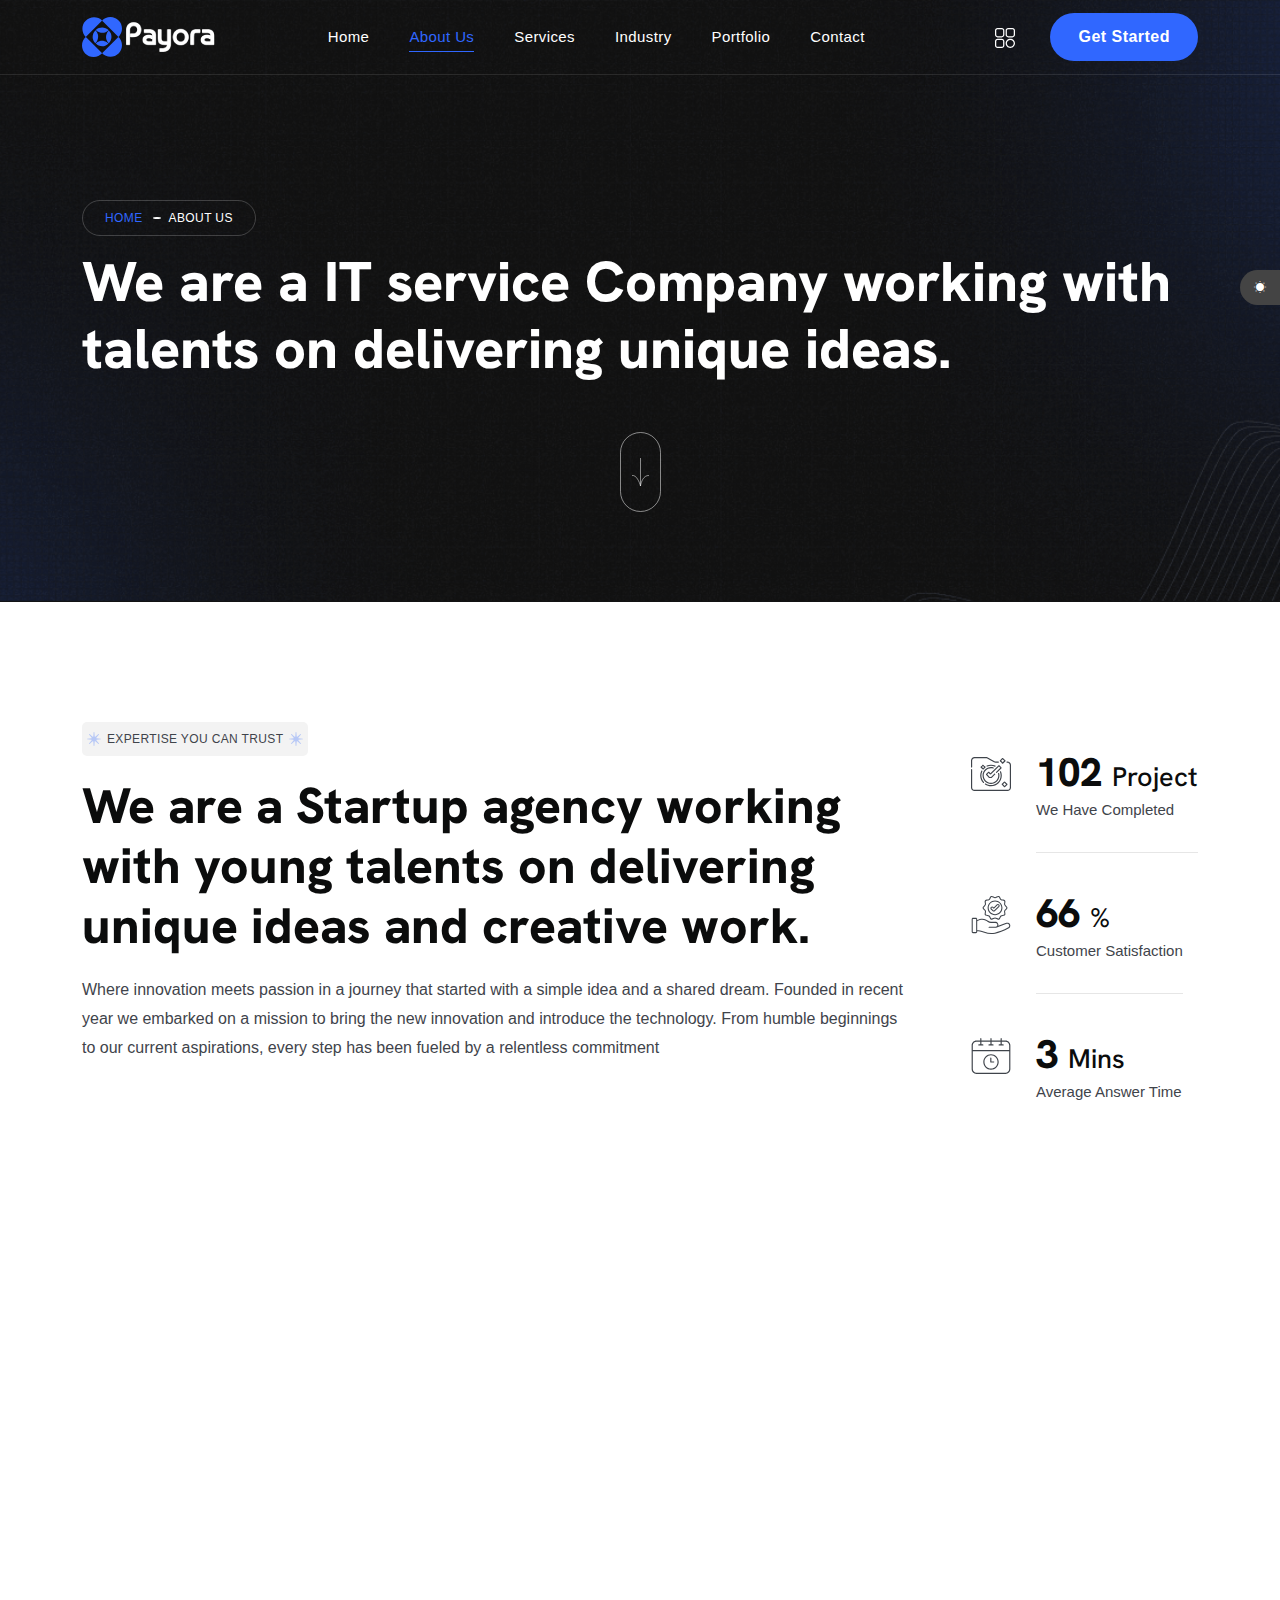
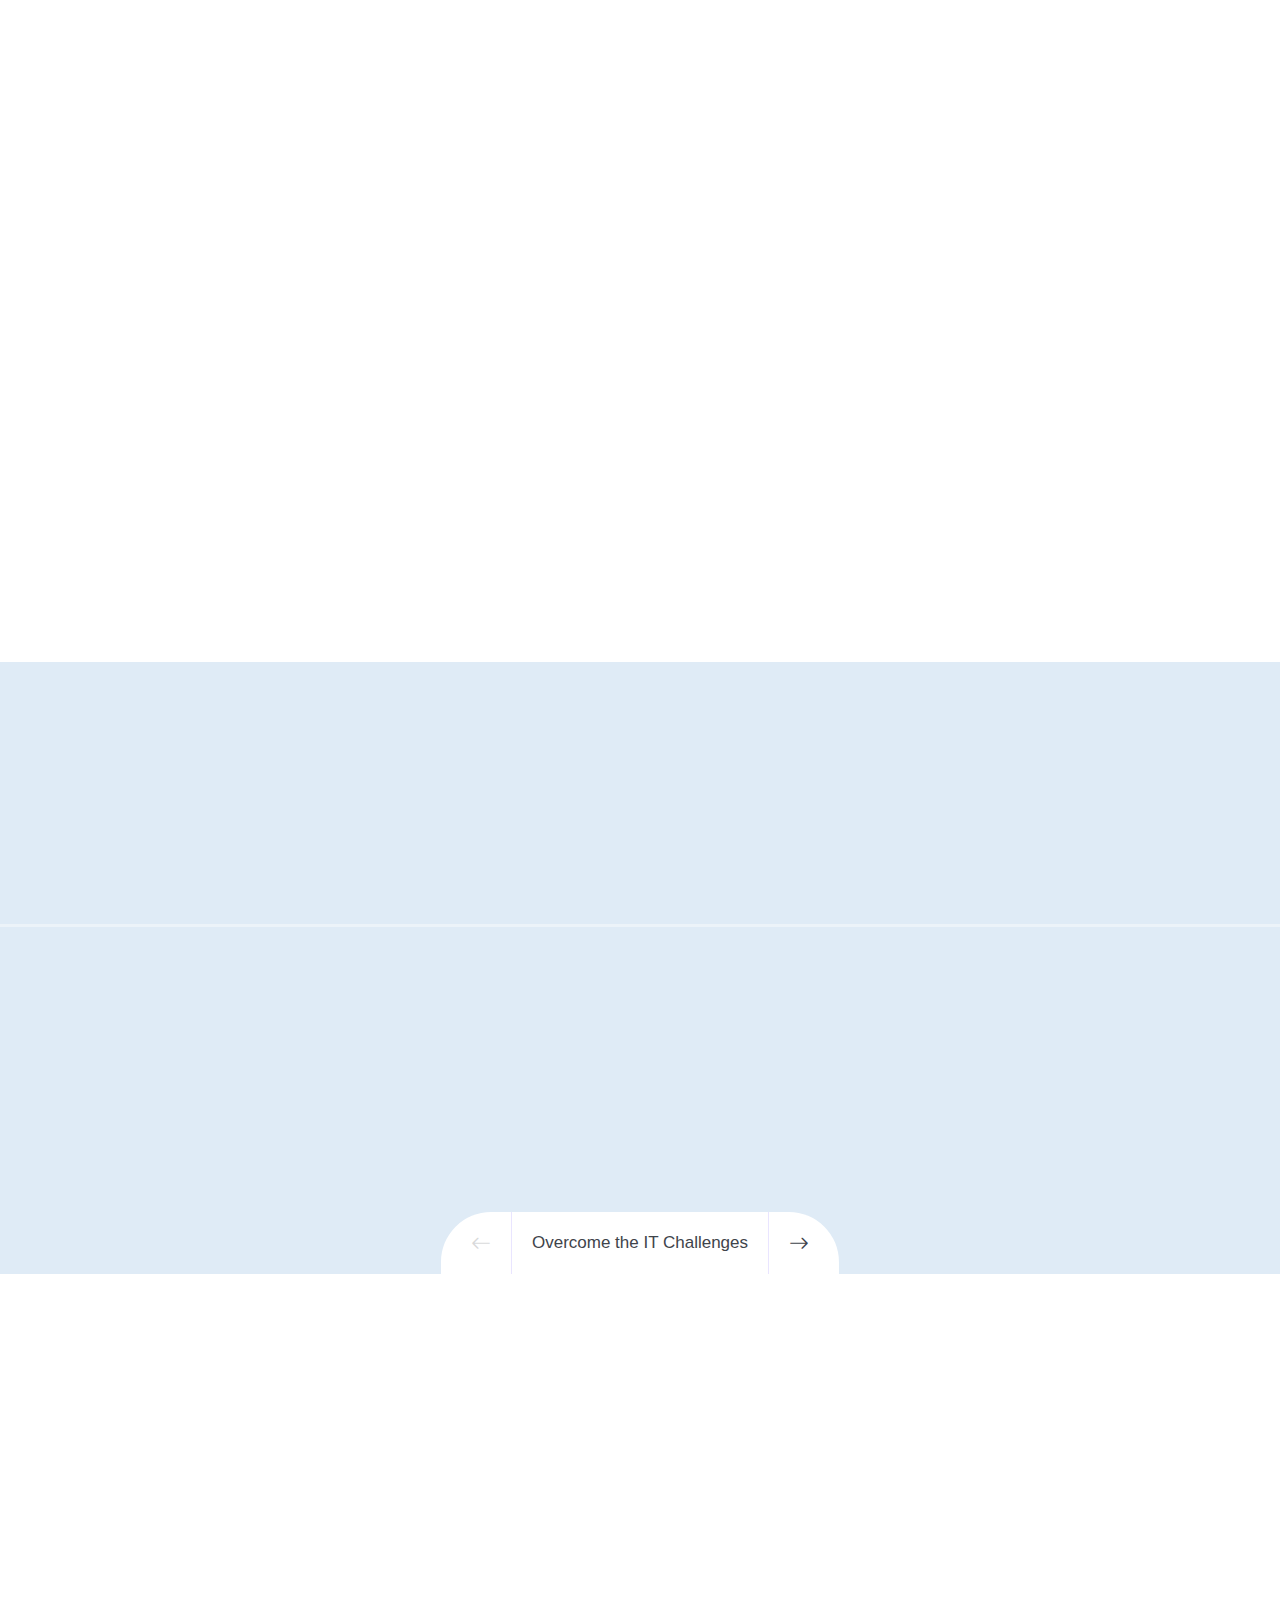
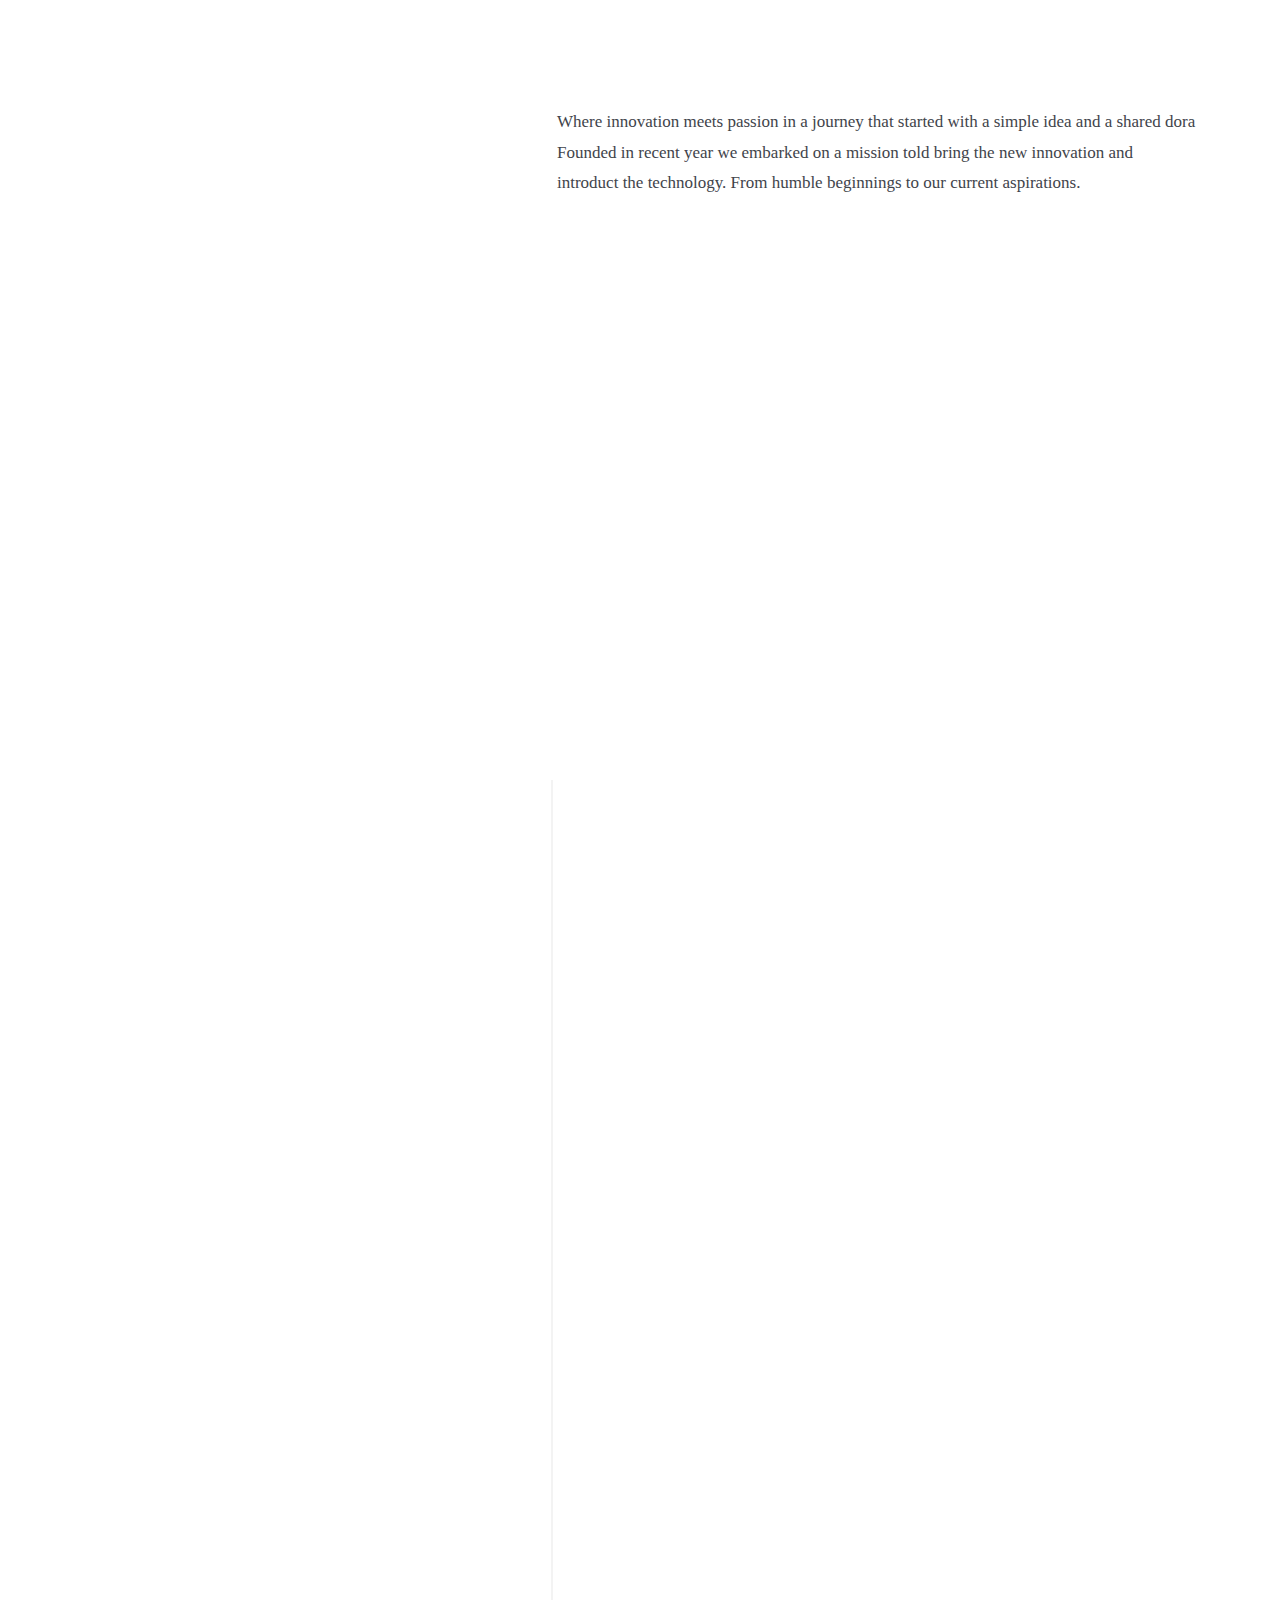
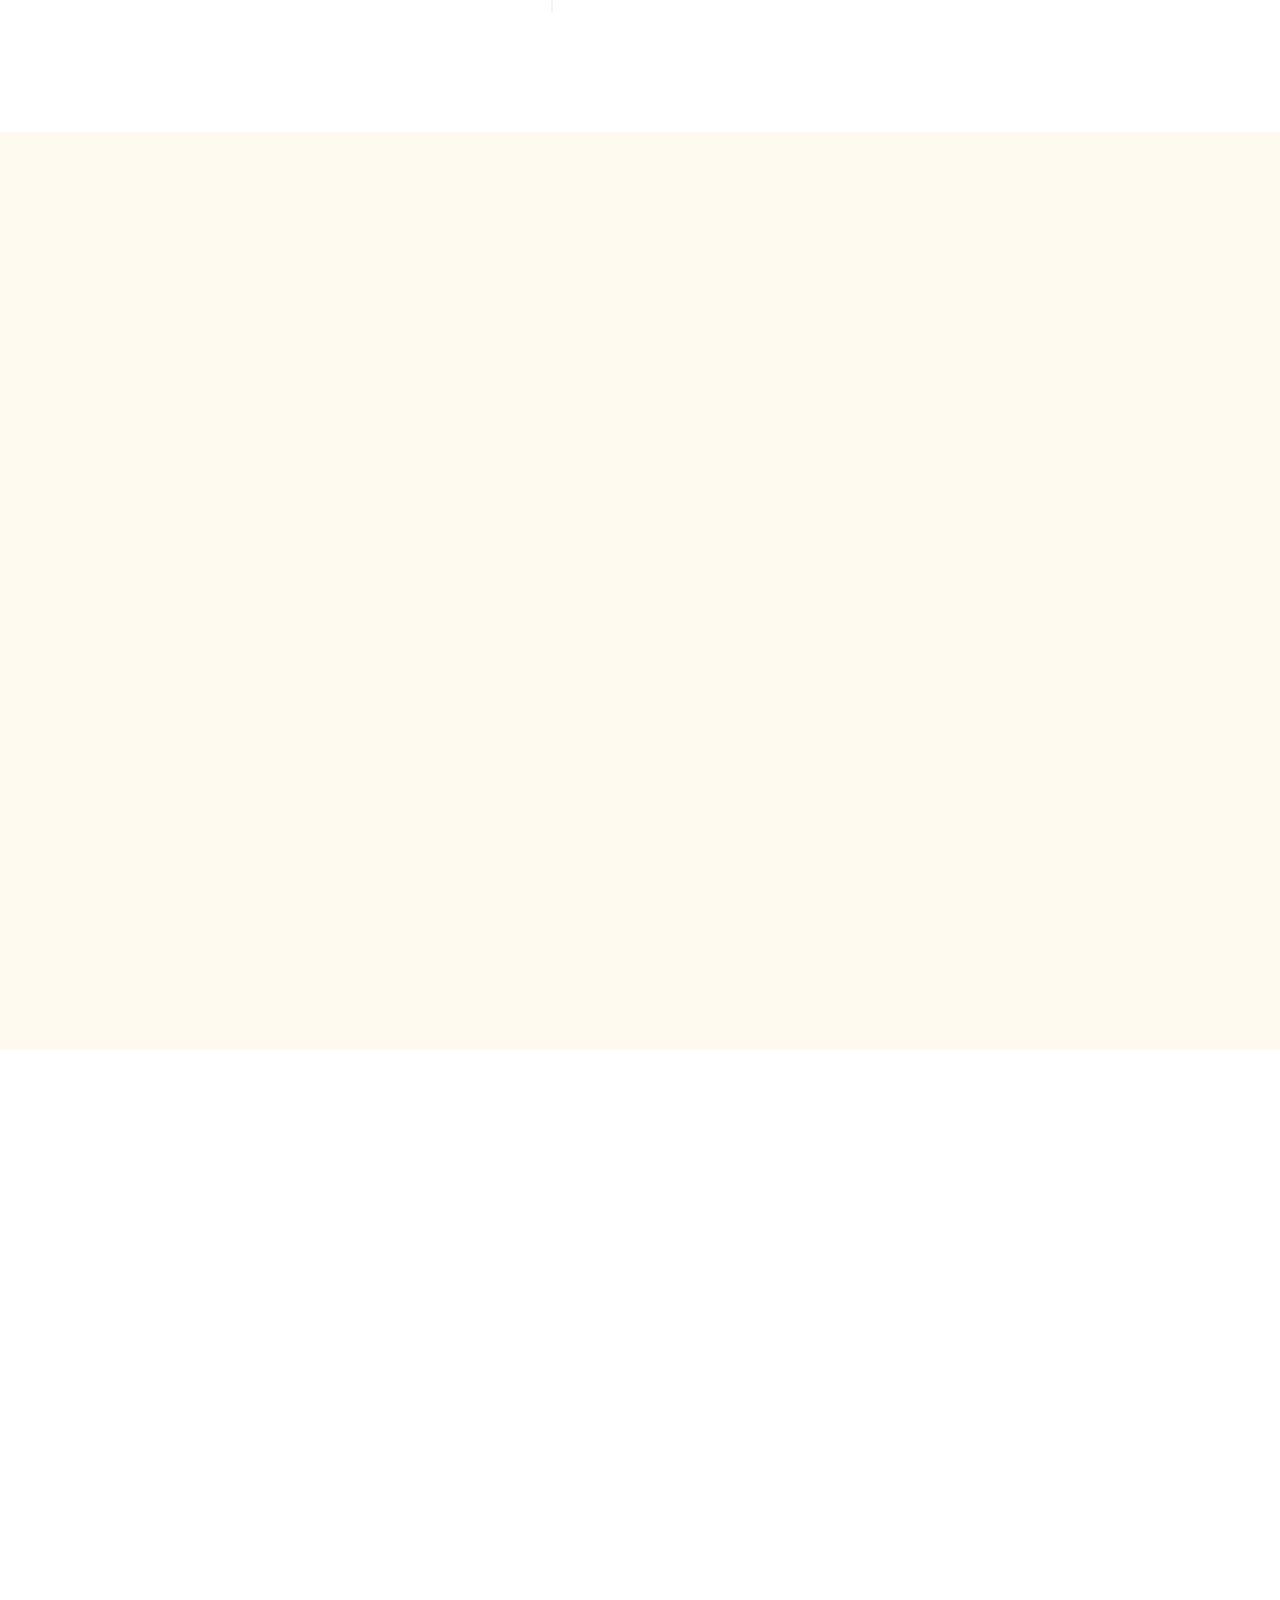
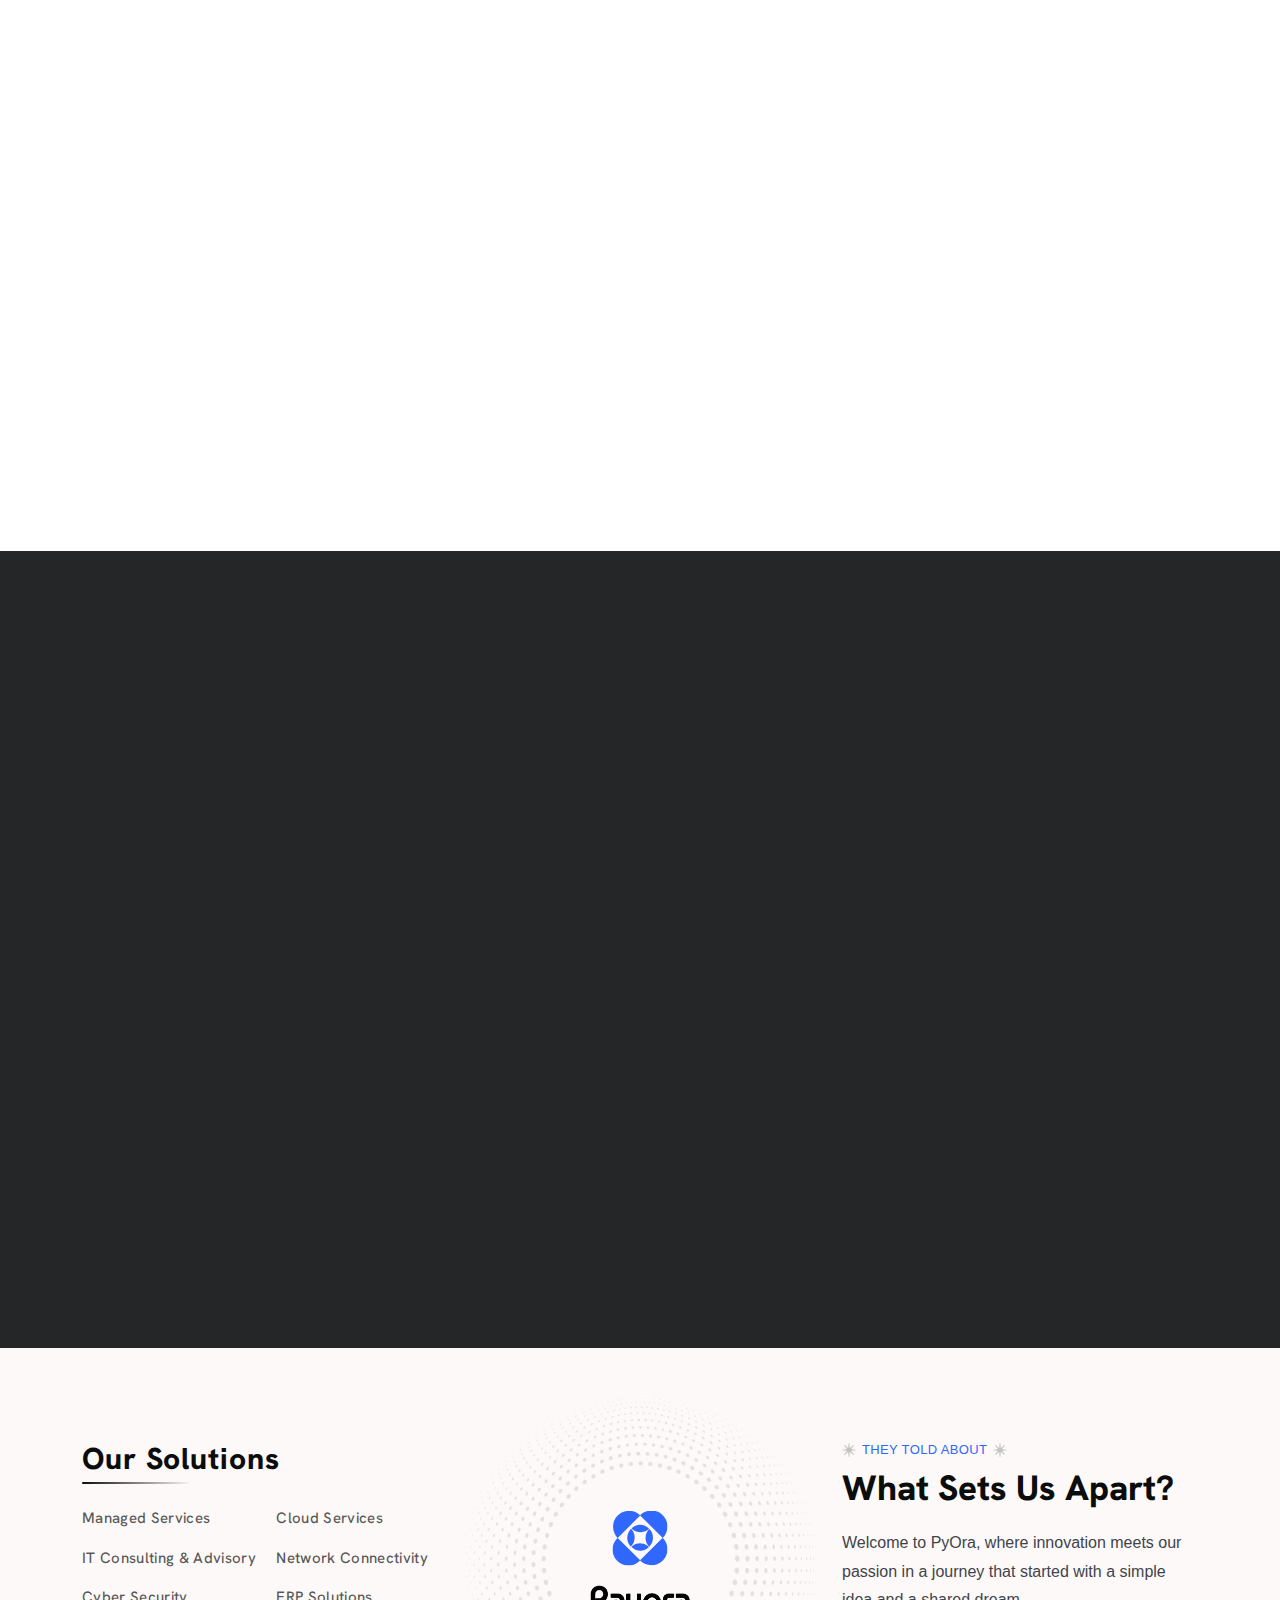
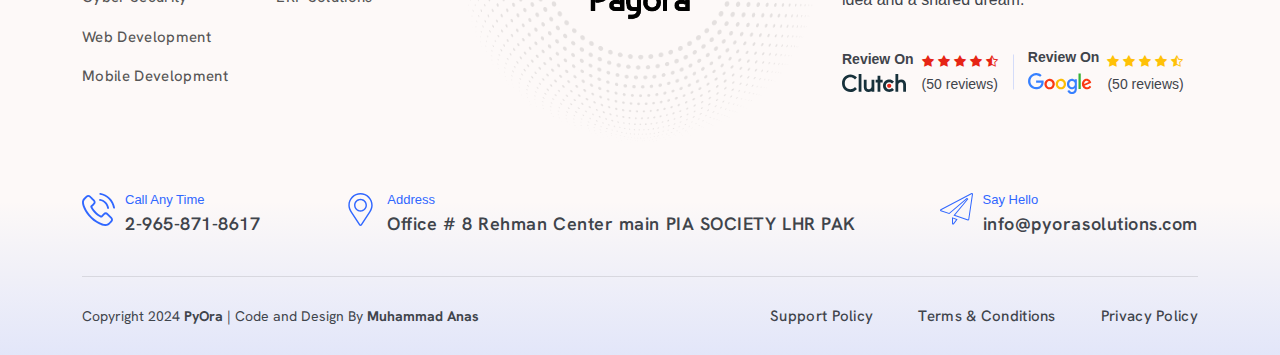
==== about.html @ 7357f131 "Update about.html" ====
<!doctype html>
<html lang="en">

<!-- Mirrored from zarin.solutionsabout.html by anas.zarin.solutions/3.x [XR&CO'2014], Fri, 29 Mar 2024 05:56:18 GMT -->
<head>

<meta charset="utf-8">
<meta name="viewport" content="width=device-width, initial-scale=1">

<link href="assets/css/bootstrap.min.css" rel="stylesheet">
<link href="assets/css/jquery-ui.css" rel="stylesheet">

<link href="assets/css/bootstrap-icons.css" rel="stylesheet">

<link href="assets/css/animate.min.css" rel="stylesheet">

<link href="assets/css/jquery.fancybox.min.css" rel="stylesheet">

<link rel="stylesheet" href="assets/css/swiper-bundle.min.css">

<link rel="stylesheet" href="assets/css/slick.css">
<link rel="stylesheet" href="assets/css/slick-theme.css">

<link href="assets/css/boxicons.min.css" rel="stylesheet">

<link rel="stylesheet" href="assets/css/style.css">

<title>PyOra - A Software ans IT Solutions</title>
<link rel="icon" href="assets/img/sm-logo.svg" type="image/gif" sizes="20x20">
</head>
<body>
<div class="tt-style-switch index-dark">
<i class="bi bi-brightness-low-fill"></i>
</div>

<div class="circle-container">
<svg class="circle-progress svg-content" width="100%" height="100%" viewBox="-1 -1 102 102">
<path d="M50,1 a49,49 0 0,1 0,98 a49,49 0 0,1 0,-98" />
</svg>
</div>

<div class="sidebar-menu">
<div class="sidebar-menu-top-area">
<div class="container d-flex align-items-center justify-content-between">
<div class="sidebar-menu-logo">
<a href="index.html" class="logo-dark"><img alt="image" class="img-fluid" src="assets/img/logo.svg"></a>
<a href="index.html" class="logo-light"><img alt="image" class="img-fluid" src="assets/img/logo-light.svg"></a>
</div>
<div class="sidebar-menu-close">
<svg xmlns="http://www.w3.org/2000/svg" width="20" height="20" viewBox="0 0 18 18">
<path fill-rule="evenodd" clip-rule="evenodd" d="M18 0L11.1686 8.99601L18 18L9.0041 11.1605L0 18L6.83156 8.99601L0 0L9.0041 6.83156L18 0Z"></path>
</svg>
</div>
</div>
</div>
<div class="container">
<div class="row g-lg-4 gy-5">
<div class="col-lg-8">
<div class="sidebar-menu-wrap">
<ul class="main-menu">
<li><a href="index.html">Home</a></i>
<li><a href="about.html">About Us</a></i>
<li><a href="service.html">Services</a></i>
<li><a href="industry.html">Industry</a></i>
<li><a href="portfolio-grid.html">Portfolio</a></i>
<li><a href="contact.html">Contact</a></li>
</ul>
</div>
</div>
<div class="col-lg-4 d-lg-flex align-items-center d-none">
<div class="sidebar-contact">
<div class="getin-touch-area mb-60">
<h4>Get in Touch
<svg xmlns="http://www.w3.org/2000/svg" width="12" height="12" viewBox="0 0 12 12">
<path d="M10.0035 3.40804L1.41153 12L0 10.5885L8.59097 1.99651H1.01922V0H12V10.9808H10.0035V3.40804Z" />
</svg>
</h4>
<ul>
<li class="single-contact">
<div class="icon">
<svg xmlns="http://www.w3.org/2000/svg" width="18" height="18" viewBox="0 0 18 18">
<path d="M14.2333 11.1504C13.8642 10.7667 13.4191 10.5615 12.9473 10.5615C12.4794 10.5615 12.0304 10.7629 11.6462 11.1466L10.4439 12.3433C10.345 12.2901 10.2461 12.2407 10.151 12.1913C10.014 12.1229 9.88467 12.0583 9.77433 11.9899C8.64819 11.2757 7.62476 10.345 6.64319 9.14067C6.16762 8.54043 5.84804 8.03516 5.61596 7.52229C5.92793 7.23736 6.21708 6.94104 6.49861 6.65611C6.60514 6.54974 6.71167 6.43957 6.8182 6.33319C7.61715 5.5354 7.61715 4.50207 6.8182 3.70427L5.77955 2.66714C5.66161 2.54937 5.53987 2.4278 5.42573 2.30623C5.19746 2.07069 4.95777 1.82755 4.71047 1.59961C4.34143 1.2349 3.9001 1.04115 3.43595 1.04115C2.97179 1.04115 2.52286 1.2349 2.1424 1.59961L2.13479 1.60721L0.841243 2.91027C0.35426 3.39655 0.076528 3.9892 0.0156552 4.67682C-0.0756541 5.78614 0.251537 6.81947 0.502638 7.4957C1.11898 9.15587 2.03968 10.6945 3.41312 12.3433C5.07952 14.3301 7.08452 15.8991 9.37486 17.0047C10.2499 17.4187 11.4179 17.9088 12.7229 17.9924C12.8028 17.9962 12.8865 18 12.9626 18C13.8414 18 14.5795 17.6847 15.1578 17.0578C15.1616 17.0502 15.1692 17.0464 15.173 17.0388C15.3708 16.7995 15.5991 16.583 15.8388 16.3512C16.0024 16.1955 16.1698 16.0321 16.3334 15.8611C16.71 15.4698 16.9079 15.014 16.9079 14.5467C16.9079 14.0756 16.7062 13.6235 16.322 13.2436L14.2333 11.1504ZM15.5953 15.1507C15.5915 15.1545 15.5915 15.1507 15.5953 15.1507C15.4469 15.3103 15.2947 15.4547 15.1311 15.6142C14.8838 15.8498 14.6327 16.0967 14.3969 16.374C14.0126 16.7843 13.5599 16.9781 12.9664 16.9781C12.9093 16.9781 12.8484 16.9781 12.7913 16.9743C11.6614 16.9021 10.6113 16.4614 9.82379 16.0853C7.67042 15.0444 5.77955 13.5665 4.20827 11.6936C2.91092 10.1322 2.04348 8.68859 1.46899 7.13859C1.11517 6.19263 0.985816 5.45562 1.04288 4.7604C1.08093 4.31591 1.25214 3.94741 1.56791 3.63209L2.86527 2.33662C3.05169 2.16187 3.24953 2.06689 3.44356 2.06689C3.68324 2.06689 3.87728 2.21125 3.99902 2.33282L4.01044 2.34422C4.24251 2.56076 4.46318 2.78491 4.69526 3.02424C4.8132 3.14581 4.93494 3.26738 5.05669 3.39275L6.09533 4.42988C6.49861 4.83258 6.49861 5.20488 6.09533 5.60758C5.985 5.71775 5.87847 5.82792 5.76814 5.9343C5.44856 6.26101 5.14419 6.56494 4.8132 6.86126C4.80559 6.86886 4.79798 6.87266 4.79417 6.88025C4.46698 7.20697 4.52786 7.52609 4.59634 7.74263L4.60775 7.77682C4.87787 8.43026 5.25833 9.0457 5.83662 9.77891L5.84043 9.78271C6.89048 11.0744 7.99761 12.0811 9.21887 12.8523C9.37486 12.9511 9.53465 13.0309 9.68683 13.1069C9.82379 13.1752 9.95315 13.2398 10.0635 13.3082C10.0787 13.3158 10.0939 13.3272 10.1091 13.3348C10.2385 13.3994 10.3602 13.4298 10.4858 13.4298C10.8016 13.4298 10.9994 13.2322 11.0641 13.1676L12.3652 11.8684C12.4946 11.7392 12.7 11.5834 12.9397 11.5834C13.1756 11.5834 13.3696 11.7316 13.4876 11.8608L13.4952 11.8684L15.5915 13.9616C15.9834 14.3491 15.9834 14.748 15.5953 15.1507ZM9.72868 4.28172C10.7255 4.44888 11.631 4.91996 12.3538 5.64177C13.0767 6.36359 13.5446 7.26775 13.7159 8.2631C13.7577 8.51383 13.9746 8.68859 14.2219 8.68859C14.2523 8.68859 14.2789 8.68479 14.3094 8.68099C14.5909 8.6354 14.7773 8.36947 14.7317 8.08834C14.5262 6.88405 13.9555 5.78614 13.0843 4.91616C12.2131 4.04618 11.1135 3.47633 9.90749 3.27118C9.62596 3.22559 9.36344 3.41175 9.31398 3.68907C9.26452 3.9664 9.44714 4.23613 9.72868 4.28172ZM17.9922 7.94018C17.6536 5.95709 16.7176 4.15255 15.2795 2.71652C13.8414 1.28049 12.0342 0.345932 10.0483 0.00781895C9.77053 -0.0415684 9.50802 0.148383 9.45856 0.425712C9.4129 0.70684 9.59932 0.968972 9.88086 1.01836C11.6538 1.31848 13.2707 2.15807 14.5567 3.43834C15.8426 4.72241 16.6796 6.33699 16.9802 8.10734C17.022 8.35808 17.2389 8.53283 17.4862 8.53283C17.5166 8.53283 17.5432 8.52903 17.5737 8.52523C17.8514 8.48344 18.0416 8.21751 17.9922 7.94018Z" />
</svg>
</div>
<div class="contact">
<span>Phone</span>
<h6><a href="#">+991 - 763 684 4563</a></h6>
</div>
</li>
<li class="single-contact">
<div class="icon">
<svg xmlns="http://www.w3.org/2000/svg" width="18" height="18" viewBox="0 0 18 18">
<path d="M0 4.5C0 3.90326 0.237053 3.33097 0.65901 2.90901C1.08097 2.48705 1.65326 2.25 2.25 2.25H15.75C16.3467 2.25 16.919 2.48705 17.341 2.90901C17.7629 3.33097 18 3.90326 18 4.5V13.5C18 14.0967 17.7629 14.669 17.341 15.091C16.919 15.5129 16.3467 15.75 15.75 15.75H2.25C1.65326 15.75 1.08097 15.5129 0.65901 15.091C0.237053 14.669 0 14.0967 0 13.5V4.5ZM2.25 3.375C1.95163 3.375 1.66548 3.49353 1.4545 3.7045C1.24353 3.91548 1.125 4.20163 1.125 4.5V4.74413L9 9.46912L16.875 4.74413V4.5C16.875 4.20163 16.7565 3.91548 16.5455 3.7045C16.3345 3.49353 16.0484 3.375 15.75 3.375H2.25ZM16.875 6.05587L11.5785 9.234L16.875 12.4931V6.05587ZM16.8367 13.7914L10.4918 9.8865L9 10.7809L7.50825 9.8865L1.16325 13.7903C1.22718 14.0296 1.36836 14.2412 1.56486 14.3922C1.76137 14.5431 2.00221 14.625 2.25 14.625H15.75C15.9976 14.625 16.2384 14.5434 16.4349 14.3926C16.6313 14.2419 16.7726 14.0306 16.8367 13.7914ZM1.125 12.4931L6.4215 9.234L1.125 6.05587V12.4931Z" />
</svg>
</div>
<div class="contact">
<span>Email Now</span>
<h6><a href="mailto:info@pyorasolutions.com">info@pyorasolutions.com</a></h6>
</div>
</li>
<li class="single-contact">
<div class="icon">
<svg xmlns="http://www.w3.org/2000/svg" width="14" height="18" viewBox="0 0 14 18">
<path d="M11.8603 10.0575C11.249 11.2522 10.4207 12.4425 9.57367 13.5113C8.77018 14.5188 7.91105 15.484 7 16.4025C6.08893 15.484 5.2298 14.5188 4.42633 13.5113C3.57933 12.4425 2.751 11.2522 2.13967 10.0575C1.52133 8.85037 1.16667 7.71975 1.16667 6.75C1.16667 5.25816 1.78125 3.82742 2.87521 2.77252C3.96917 1.71763 5.4529 1.125 7 1.125C8.5471 1.125 10.0308 1.71763 11.1248 2.77252C12.2188 3.82742 12.8333 5.25816 12.8333 6.75C12.8333 7.71975 12.4775 8.85037 11.8603 10.0575ZM7 18C7 18 14 11.6033 14 6.75C14 4.95979 13.2625 3.2429 11.9497 1.97703C10.637 0.711159 8.85652 0 7 0C5.14348 0 3.36301 0.711159 2.05025 1.97703C0.737498 3.2429 2.76642e-08 4.95979 0 6.75C0 11.6033 7 18 7 18Z" />
<path d="M7 9C6.38116 9 5.78767 8.76295 5.35008 8.34099C4.9125 7.91903 4.66667 7.34674 4.66667 6.75C4.66667 6.15326 4.9125 5.58097 5.35008 5.15901C5.78767 4.73705 6.38116 4.5 7 4.5C7.61884 4.5 8.21233 4.73705 8.64992 5.15901C9.0875 5.58097 9.33333 6.15326 9.33333 6.75C9.33333 7.34674 9.0875 7.91903 8.64992 8.34099C8.21233 8.76295 7.61884 9 7 9ZM7 10.125C7.92826 10.125 8.8185 9.76942 9.47487 9.13649C10.1313 8.50355 10.5 7.64511 10.5 6.75C10.5 5.85489 10.1313 4.99645 9.47487 4.36351C8.8185 3.73058 7.92826 3.375 7 3.375C6.07174 3.375 5.1815 3.73058 4.52513 4.36351C3.86875 4.99645 3.5 5.85489 3.5 6.75C3.5 7.64511 3.86875 8.50355 4.52513 9.13649C5.1815 9.76942 6.07174 10.125 7 10.125V10.125Z" />
</svg>
</div>
<div class="contact">
<h6>Office #  8 Rehman Center main PIA SOCIETY LHR PAK</h6>
</div>
</li>
</ul>
</div>
<div class="social-link-area">
<h6>Social Link
<svg xmlns="http://www.w3.org/2000/svg" width="12" height="12" viewBox="0 0 12 12">
<path d="M10.0035 3.40804L1.41153 12L0 10.5885L8.59097 1.99651H1.01922V0H12V10.9808H10.0035V3.40804Z" />
</svg>
</h6>
<ul class="social-area">
<li><a href="#"><i class="bi bi-dribbble"></i> Dribbble</a></li>
<li><a href="#"><i class="bi bi-behance"></i> Behance</a></li>
<li><a href="#"><i class="bi bi-pinterest"></i> Pinterest</a></li>
<li><a href="#"><i class="bi bi-facebook"></i> Facebook</a></li>
</ul>
</div>
</div>
</div>
</div>
</div>
</div>


<header class="header-area style-2">
<div class="container d-flex flex-nowrap align-items-center justify-content-between">
<div class="company-logo">
<a href="index.html" class="logo-dark"><img alt="image" class="img-fluid" src="assets/img/logo-light.svg"></a>
<a href="index.html" class="logo-light"><img alt="image" class="img-fluid" src="assets/img/logo-light.svg"></a>
</div>
<div class="main-menu d-lg-flex d-none">
<ul class="menu-list">
<li><a href="index.html">Home</a></i>
<li class="active"><a href="about.html">About Us</a></i>
<li><a href="service.html">Services</a></i>
<li><a href="industry.html">Industry</a></i>
<li><a href="portfolio-grid.html">Portfolio</a></i>
<li><a href="contact.html">Contact</a></li>
</ul>
</div>
<div class="nav-right d-flex jsutify-content-end align-items-center">
<div class="sidebar-and-btn">
<div class="sidebar-btn">
<svg xmlns="http://www.w3.org/2000/svg" width="20" height="20" viewBox="0 0 20 20">
<g>
<path d="M6.79688 9.375H2.57812C1.15652 9.375 0 8.21848 0 6.79688V2.57812C0 1.15652 1.15652 0 2.57812 0H6.79688C8.21848 0 9.375 1.15652 9.375 2.57812V6.79688C9.375 8.21848 8.21848 9.375 6.79688 9.375ZM2.57812 1.25C1.84578 1.25 1.25 1.84578 1.25 2.57812V6.79688C1.25 7.52922 1.84578 8.125 2.57812 8.125H6.79688C7.52922 8.125 8.125 7.52922 8.125 6.79688V2.57812C8.125 1.84578 7.52922 1.25 6.79688 1.25H2.57812ZM17.4219 9.375H13.2031C11.7815 9.375 10.625 8.21848 10.625 6.79688V2.57812C10.625 1.15652 11.7815 0 13.2031 0H17.4219C18.8435 0 20 1.15652 20 2.57812V6.79688C20 8.21848 18.8435 9.375 17.4219 9.375ZM13.2031 1.25C12.4708 1.25 11.875 1.84578 11.875 2.57812V6.79688C11.875 7.52922 12.4708 8.125 13.2031 8.125H17.4219C18.1542 8.125 18.75 7.52922 18.75 6.79688V2.57812C18.75 1.84578 18.1542 1.25 17.4219 1.25H13.2031ZM15.3125 20C12.7278 20 10.625 17.8972 10.625 15.3125C10.625 12.7278 12.7278 10.625 15.3125 10.625C17.8972 10.625 20 12.7278 20 15.3125C20 17.8972 17.8972 20 15.3125 20ZM15.3125 11.875C13.4171 11.875 11.875 13.4171 11.875 15.3125C11.875 17.2079 13.4171 18.75 15.3125 18.75C17.2079 18.75 18.75 17.2079 18.75 15.3125C18.75 13.4171 17.2079 11.875 15.3125 11.875ZM6.79688 20H2.57812C1.15652 20 0 18.8435 0 17.4219V13.2031C0 11.7815 1.15652 10.625 2.57812 10.625H6.79688C8.21848 10.625 9.375 11.7815 9.375 13.2031V17.4219C9.375 18.8435 8.21848 20 6.79688 20ZM2.57812 11.875C1.84578 11.875 1.25 12.4708 1.25 13.2031V17.4219C1.25 18.1542 1.84578 18.75 2.57812 18.75H6.79688C7.52922 18.75 8.125 18.1542 8.125 17.4219V13.2031C8.125 12.4708 7.52922 11.875 6.79688 11.875H2.57812Z" />
</g>
</svg>
</div>
<a href="contact.html" class="primary-btn4 d-xl-flex d-none">
Get Started
</a>
</div>
</div>
</div>
</header>


<div class="breadcrumb-section" style="background-image: url(assets/img/innerpage/breadcrumb-bg1.png), linear-gradient(180deg, #121212 0%, #121212 100%);">
<div class="container">
<div class="row">
<div class="col-lg-12">
<div class="banner-wrapper">
<div class="banner-content">
<ul class="breadcrumb-list">
<li><a href="index.html">Home</a></li>
<li>About Us</li>
</ul>
<h1>We are a IT service Company working with talents on delivering unique ideas.</h1>
</div>
<div class="scroll-down-btn">
<a href="#about-section">
<svg xmlns="http://www.w3.org/2000/svg" width="19" height="29" viewBox="0 0 19 29">
<path d="M9.5 0V28M9.5 28C10 24.3333 12.4 17.1 18 17.5M9.5 28C8.5 24.1667 5.4 16.7 1 17.5" />
</svg>
</a>
</div>
</div>
</div>
</div>
</div>
</div>


<div class="home1-about-section scroll-margin pt-120 mb-120" id="about-section">
<div class="container">
<div class="row mb-90">
<div class="col-lg-9 wow animate fadeInUp" data-wow-delay="200ms" data-wow-duration="2000ms">
<div class="about-content">
<div class="about-section-title">
<span>
<svg xmlns="http://www.w3.org/2000/svg" width="14" height="14" viewBox="0 0 14 14">
<g>
<path d="M6.6304 0.338424C6.67018 -0.112811 7.32982 -0.112807 7.3696 0.338428L7.72654 4.38625C7.75291 4.68505 8.10454 4.83069 8.33443 4.63804L11.4491 2.02821C11.7963 1.73728 12.2627 2.20368 11.9718 2.55089L9.36197 5.66556C9.1693 5.89546 9.31496 6.24709 9.61374 6.27346L13.6615 6.6304C14.1128 6.67018 14.1128 7.32982 13.6615 7.3696L9.61374 7.72654C9.31496 7.75291 9.1693 8.10454 9.36197 8.33443L11.9718 11.4491C12.2627 11.7963 11.7963 12.2627 11.4491 11.9718L8.33443 9.36197C8.10454 9.1693 7.75291 9.31496 7.72654 9.61374L7.3696 13.6615C7.32982 14.1128 6.67018 14.1128 6.6304 13.6615L6.27346 9.61374C6.24709 9.31496 5.89546 9.1693 5.66556 9.36197L2.55089 11.9718C2.20368 12.2627 1.73729 11.7963 2.02822 11.4491L4.63804 8.33443C4.83069 8.10454 4.68504 7.75291 4.38625 7.72654L0.338424 7.3696C-0.112811 7.32982 -0.112807 6.67018 0.338428 6.6304L4.38625 6.27346C4.68505 6.24709 4.83069 5.89546 4.63804 5.66556L2.02821 2.55089C1.73728 2.20368 2.20368 1.73729 2.55089 2.02822L5.66556 4.63804C5.89546 4.83069 6.24709 4.68504 6.27346 4.38625L6.6304 0.338424Z" />
</g>
</svg>
Expertise You Can Trust
<svg xmlns="http://www.w3.org/2000/svg" width="14" height="14" viewBox="0 0 14 14">
<g>
<path d="M6.6304 0.338424C6.67018 -0.112811 7.32982 -0.112807 7.3696 0.338428L7.72654 4.38625C7.75291 4.68505 8.10454 4.83069 8.33443 4.63804L11.4491 2.02821C11.7963 1.73728 12.2627 2.20368 11.9718 2.55089L9.36197 5.66556C9.1693 5.89546 9.31496 6.24709 9.61374 6.27346L13.6615 6.6304C14.1128 6.67018 14.1128 7.32982 13.6615 7.3696L9.61374 7.72654C9.31496 7.75291 9.1693 8.10454 9.36197 8.33443L11.9718 11.4491C12.2627 11.7963 11.7963 12.2627 11.4491 11.9718L8.33443 9.36197C8.10454 9.1693 7.75291 9.31496 7.72654 9.61374L7.3696 13.6615C7.32982 14.1128 6.67018 14.1128 6.6304 13.6615L6.27346 9.61374C6.24709 9.31496 5.89546 9.1693 5.66556 9.36197L2.55089 11.9718C2.20368 12.2627 1.73729 11.7963 2.02822 11.4491L4.63804 8.33443C4.83069 8.10454 4.68504 7.75291 4.38625 7.72654L0.338424 7.3696C-0.112811 7.32982 -0.112807 6.67018 0.338428 6.6304L4.38625 6.27346C4.68505 6.24709 4.83069 5.89546 4.63804 5.66556L2.02821 2.55089C1.73728 2.20368 2.20368 1.73729 2.55089 2.02822L5.66556 4.63804C5.89546 4.83069 6.24709 4.68504 6.27346 4.38625L6.6304 0.338424Z" />
</g>
</svg>
</span>
<h2>We are a Startup agency working with young talents on delivering unique ideas and creative work.</h2>
<p>Where innovation meets passion in a journey that started with a simple idea and a shared dream. Founded in recent year we embarked on a mission to bring the new innovation and introduce the technology. From humble beginnings to our current aspirations, every step has been fueled by a relentless commitment </p>
</div>
</div>
</div>
<div class="col-lg-3 d-flex justify-content-lg-end wow animate fadeInRight" data-wow-delay="200ms" data-wow-duration="2000ms">
<div class="about-countdown-area">
<ul>
<li class="single-countdown">
<div class="icon">
<svg xmlns="http://www.w3.org/2000/svg" width="40" height="40" viewBox="0 0 40 40">
<g>
<path d="M36.4375 7.52547H35.9813C35.6582 7.52547 35.3965 7.78722 35.3965 8.11026C35.3965 8.4333 35.6582 8.69506 35.9813 8.69506H36.4375C37.757 8.69506 38.8304 9.76851 38.8304 11.0879V33.4571C38.8304 34.7765 37.7569 35.85 36.4375 35.85H3.56249C2.24312 35.8501 1.16959 34.7765 1.16959 33.4571V15.5232C1.16959 15.2002 0.907836 14.9384 0.584795 14.9384C0.261754 14.9384 0 15.2002 0 15.5232V33.4571C0 35.4215 1.59813 37.0196 3.56249 37.0196H36.4374C38.4018 37.0196 39.9999 35.4215 39.9999 33.4571V11.088C40 9.1236 38.4019 7.52547 36.4375 7.52547ZM0.584795 13.6158C0.907836 13.6158 1.16959 13.3541 1.16959 13.031V6.54286C1.16959 5.2234 2.24312 4.15003 3.56249 4.15003H15.024C15.434 4.15023 15.8371 4.25558 16.1948 4.45599L22.9396 8.23962C23.4721 8.53796 24.0722 8.69479 24.6826 8.69514H27.3876C27.7106 8.69514 27.9724 8.43338 27.9724 8.11034C27.9724 7.7873 27.7106 7.52555 27.3876 7.52555H24.6826C24.2726 7.52532 23.8694 7.41998 23.5117 7.21958L16.767 3.43596C16.2345 3.13762 15.6344 2.98079 15.024 2.98044H3.56249C1.59813 2.98036 0 4.57849 0 6.54286V13.031C0 13.1861 0.0616122 13.3349 0.171283 13.4446C0.280953 13.5542 0.429698 13.6158 0.584795 13.6158Z" />
<path d="M16.2664 12.6079C17.4493 12.1095 18.7054 11.8568 20 11.8568C21.3398 11.8568 22.637 12.1274 23.8558 12.661C23.9322 12.6944 24.0118 12.7102 24.0901 12.7102C24.2038 12.7103 24.3151 12.6771 24.4103 12.6149C24.5055 12.5527 24.5805 12.464 24.6261 12.3598C24.6883 12.2178 24.6915 12.0568 24.635 11.9124C24.5785 11.7679 24.467 11.6518 24.3249 11.5896C22.9574 10.9909 21.5023 10.6873 20 10.6873C18.5487 10.6873 17.1397 10.9709 15.8123 11.53C15.6694 11.5903 15.5563 11.7048 15.4978 11.8485C15.4393 11.9921 15.4403 12.1531 15.5004 12.2961C15.5607 12.439 15.6752 12.5521 15.8189 12.6105C15.9625 12.669 16.1235 12.6681 16.2664 12.6079ZM14.0679 30.5014C15.8307 31.6629 17.882 32.2769 20 32.2769C25.9523 32.2769 30.7948 27.4344 30.7948 21.482C30.7948 20.116 30.5429 18.7845 30.0461 17.5245C29.9872 17.383 29.8752 17.2703 29.7341 17.2105C29.593 17.1507 29.434 17.1488 29.2915 17.205C29.1489 17.2612 29.0341 17.3711 28.9717 17.5111C28.9093 17.651 28.9044 17.8099 28.9579 17.9535C29.4006 19.0763 29.6251 20.2635 29.6251 21.482C29.6251 26.7894 25.3073 31.1073 19.9999 31.1073C18.1113 31.1073 16.2825 30.56 14.7114 29.5247C14.6473 29.4824 14.5755 29.4532 14.5001 29.4387C14.4246 29.4242 14.3471 29.4247 14.2719 29.4402C14.1967 29.4557 14.1252 29.4858 14.0616 29.5289C13.9981 29.5719 13.9436 29.6271 13.9013 29.6913C13.8591 29.7554 13.8299 29.8272 13.8154 29.9026C13.8009 29.978 13.8014 30.0556 13.8169 30.1308C13.8323 30.206 13.8625 30.2775 13.9055 30.341C13.9486 30.4046 14.0038 30.4591 14.0679 30.5014ZM12.0549 28.7891C12.1096 28.8487 12.1762 28.8963 12.2503 28.9288C12.3244 28.9613 12.4045 28.978 12.4854 28.9779C12.599 28.9779 12.7101 28.9448 12.8051 28.8826C12.9002 28.8205 12.9751 28.732 13.0207 28.628C13.0664 28.524 13.0807 28.409 13.062 28.297C13.0434 28.1849 12.9925 28.0808 12.9156 27.9972C11.277 26.2165 10.3747 23.9028 10.3747 21.482C10.3747 20.0538 10.6806 18.6786 11.2838 17.3948C11.3164 17.3253 11.3351 17.2501 11.3386 17.1733C11.3422 17.0966 11.3306 17.02 11.3046 16.9477C11.2785 16.8755 11.2385 16.8091 11.1868 16.7523C11.135 16.6955 11.0726 16.6495 11.0031 16.6168C10.9336 16.5842 10.8584 16.5655 10.7816 16.562C10.7049 16.5584 10.6282 16.57 10.556 16.596C10.4838 16.6221 10.4174 16.6621 10.3606 16.7138C10.3038 16.7655 10.2578 16.8279 10.2251 16.8975C9.54824 18.338 9.20508 19.8805 9.20508 21.482C9.20523 24.1969 10.2172 26.792 12.0549 28.7891Z" />
<path d="M20 29.9378C24.6625 29.9378 28.4556 26.1446 28.4556 21.4822C28.4556 20.7886 28.3705 20.0973 28.2026 19.4273C28.1839 19.3528 28.1508 19.2827 28.105 19.221C28.0592 19.1593 28.0018 19.1073 27.9359 19.0678C27.87 19.0283 27.797 19.0022 27.721 18.9909C27.6451 18.9797 27.5676 18.9835 27.4931 19.0022C27.4186 19.0208 27.3485 19.054 27.2869 19.0998C27.2252 19.1455 27.1731 19.203 27.1336 19.2689C27.0942 19.3347 27.068 19.4077 27.0568 19.4837C27.0455 19.5597 27.0493 19.6371 27.068 19.7116C27.2129 20.2907 27.2861 20.8853 27.286 21.4822C27.286 25.4996 24.0175 28.7682 20 28.7682C15.9826 28.7682 12.714 25.4996 12.714 21.4822C12.714 17.4646 15.9826 14.1961 20 14.1961C20.7028 14.1958 21.4018 14.2974 22.0754 14.4978C22.2241 14.542 22.3842 14.5254 22.5206 14.4516C22.6571 14.3778 22.7586 14.2528 22.8028 14.1042C22.8471 13.9555 22.8305 13.7953 22.7567 13.6589C22.6829 13.5225 22.5579 13.421 22.4092 13.3767C21.6273 13.1442 20.8158 13.0262 20 13.0265C15.3376 13.0265 11.5444 16.8196 11.5444 21.4822C11.5444 26.1445 15.3376 29.9378 20 29.9378Z" />
<path d="M27.3129 11.4224L19.4283 19.1532L18.3711 18.0223C18.0299 17.6576 17.4555 17.6382 17.0908 17.9794L15.2815 19.6707C15.1944 19.7518 15.1242 19.8493 15.075 19.9577C15.0258 20.066 14.9985 20.1831 14.9949 20.302C14.9905 20.4209 15.0098 20.5395 15.0517 20.6509C15.0935 20.7624 15.157 20.8644 15.2385 20.9511L17.7952 23.6858C17.9201 23.8185 18.0614 23.9347 18.2158 24.0317C18.3093 24.091 18.4179 24.1225 18.5287 24.1224H20.1964C20.3074 24.1224 20.4161 24.0909 20.5098 24.0314C20.6369 23.9511 20.7552 23.8577 20.8628 23.7527L24.128 20.5512C24.238 20.4425 24.3004 20.2946 24.3016 20.1399C24.3028 19.9852 24.2427 19.8364 24.1344 19.7259C24.0261 19.6155 23.8785 19.5525 23.7238 19.5506C23.5691 19.5488 23.4201 19.6083 23.3092 19.7161L20.044 22.9177C20.0317 22.9296 20.019 22.9415 20.0058 22.9529H18.7184C18.6938 22.9318 18.6708 22.9098 18.6497 22.8872L16.2731 20.345L17.697 19.0138L18.7584 20.1491C18.8406 20.2377 18.9399 20.3088 19.0502 20.3581C19.1605 20.4075 19.2797 20.434 19.4005 20.4363C19.6489 20.4427 19.8788 20.3497 20.0544 20.1775L27.9436 12.4423L29.3082 13.8342L25.0957 17.9646C24.9857 18.0734 24.9233 18.2213 24.9221 18.3759C24.9209 18.5306 24.981 18.6795 25.0893 18.7899C25.1976 18.9003 25.3452 18.9634 25.4999 18.9652C25.6546 18.9671 25.8037 18.9075 25.9145 18.7997L30.3153 14.4847C30.4006 14.4016 30.4685 14.3024 30.5151 14.1929C30.5617 14.0834 30.5862 13.9657 30.587 13.8467C30.5885 13.7277 30.5664 13.6096 30.5219 13.4992C30.4775 13.3888 30.4116 13.2883 30.328 13.2035L28.5942 11.4351C28.5111 11.3499 28.4119 11.282 28.3024 11.2353C28.1928 11.1887 28.0751 11.1643 27.9561 11.1635C27.7106 11.1628 27.4858 11.253 27.3129 11.4224ZM11.2118 15.0966C11.3702 15.3908 11.6639 15.5738 11.9973 15.5858C12.009 15.5863 12.0207 15.5865 12.0324 15.5865C12.3545 15.5865 12.6477 15.4256 12.8222 15.1511C13.1299 14.6673 13.5379 14.2702 14.0695 13.9369C14.3516 13.76 14.516 13.4559 14.5093 13.1234C14.5026 12.7943 14.3283 12.5005 14.043 12.3374C13.4866 12.019 13.08 11.6303 12.8003 11.149C12.6333 10.8615 12.3343 10.689 12.0007 10.6873H11.9958C11.6642 10.6873 11.3658 10.8566 11.1968 11.1408C10.9135 11.6173 10.5304 11.9969 10.0257 12.3017C9.88409 12.3874 9.76761 12.5089 9.68796 12.6539C9.60832 12.799 9.56832 12.9625 9.57201 13.1279C9.57996 13.464 9.76078 13.7599 10.0558 13.9195C10.5514 14.1877 10.9297 14.5727 11.2118 15.0966ZM11.9949 12.0553C12.2951 12.4755 12.6786 12.8431 13.1404 13.1531C12.7144 13.4605 12.3488 13.8165 12.048 14.2165C11.7517 13.764 11.3836 13.3883 10.948 13.0941C11.3591 12.8006 11.7096 12.4529 11.9949 12.0553ZM31.2057 31.2186C31.8319 31.5573 32.3092 32.043 32.6648 32.7034C32.836 33.0215 33.1535 33.2192 33.5139 33.2323C33.5266 33.2328 33.5393 33.233 33.5519 33.233C33.9002 33.233 34.2175 33.0589 34.4063 32.7619C34.7913 32.1564 35.3011 31.6599 35.9646 31.2438C36.2699 31.0526 36.4478 30.7235 36.4405 30.3638C36.4334 30.0083 36.2451 29.6909 35.9368 29.5146C35.2394 29.1156 34.729 28.6269 34.3767 28.0209C34.1963 27.7105 33.8732 27.5241 33.5126 27.5222H33.5074C33.1489 27.5222 32.8264 27.7051 32.6438 28.0121C32.2929 28.6024 31.7984 29.0927 31.1743 29.4695C31.0211 29.5622 30.8951 29.6937 30.8089 29.8506C30.7226 30.0076 30.6793 30.1845 30.6833 30.3635C30.6919 30.7266 30.8872 31.0462 31.2057 31.2186ZM33.5066 28.8364C33.9085 29.4463 34.4524 29.9685 35.1285 30.3933C34.5001 30.8208 33.9752 31.3325 33.5634 31.919C33.1628 31.2562 32.6393 30.7229 32.0026 30.329C32.6119 29.9232 33.1163 29.4226 33.5066 28.8364ZM29.3156 7.65117C29.9418 7.98996 30.419 8.47566 30.7747 9.13616C30.946 9.45421 31.2634 9.65188 31.6238 9.6649C31.6365 9.66537 31.6491 9.6656 31.6618 9.6656C32.01 9.6656 32.3273 9.49141 32.5162 9.19449C32.9012 8.58903 33.411 8.0925 34.0745 7.67644C34.3797 7.48517 34.5577 7.15613 34.5504 6.79644C34.5432 6.44088 34.3549 6.12345 34.0467 5.94716C33.3492 5.54817 32.8388 5.05952 32.4866 4.45351C32.3062 4.1431 31.9831 3.95667 31.6225 3.9548C31.4474 3.95292 31.2749 3.99721 31.1223 4.08322C30.9698 4.16922 30.8426 4.2939 30.7536 4.4447C30.4027 5.03496 29.9082 5.52533 29.2841 5.90209C29.1309 5.99481 29.0049 6.12629 28.9186 6.28326C28.8324 6.44023 28.7891 6.61716 28.7931 6.7962C28.8018 7.1594 28.9971 7.47893 29.3156 7.65117ZM31.6164 5.26903C32.0182 5.87893 32.5622 6.40112 33.2383 6.82591C32.6099 7.25336 32.0849 7.76517 31.6731 8.3516C31.2726 7.68883 30.7491 7.15566 30.1124 6.76166C30.7217 6.35581 31.2261 5.85523 31.6164 5.26903Z" />
</g>
</svg>
</div>
<div class="content">
<div class="number">
<h5 class="counter">150</h5>
<span>Project</span>
</div>
<p>We Have Completed</p>
</div>
</li>
<li class="single-countdown">
<div class="icon">
<svg xmlns="http://www.w3.org/2000/svg" width="40" height="40" viewBox="0 0 40 40">
<g>
<path d="M37.7214 28.0303C37.3524 27.8324 36.9461 27.714 36.5286 27.6827C36.111 27.6513 35.6916 27.7078 35.2972 27.8485L27.2426 30.7394C27.4012 30.2556 27.4332 29.7392 27.3356 29.2395C27.238 28.7398 27.014 28.2734 26.6851 27.8848C26.407 27.5568 26.0606 27.2935 25.6701 27.1134C25.2796 26.9334 24.8545 26.8409 24.4245 26.8424H20.0123C18.9881 26.8424 17.9942 26.4848 17.1517 25.8121C15.2305 24.2788 11.3275 22.2545 6.21233 25.1273V24.1091C6.21233 23.7715 6.07824 23.4478 5.83956 23.2091C5.60088 22.9705 5.27715 22.8364 4.9396 22.8364H1.95779C1.62024 22.8364 1.29651 22.9705 1.05783 23.2091C0.819149 23.4478 0.685059 23.7715 0.685059 24.1091V36.8606C0.685059 37.5636 1.25476 38.1333 1.95779 38.1333H4.9396C5.27715 38.1333 5.60088 37.9992 5.83956 37.7606C6.07824 37.5219 6.21233 37.1982 6.21233 36.8606V36.2424C7.18203 36.2303 9.6487 36.3697 13.182 37.7576C15.4487 38.6424 17.8063 39.0909 20.1578 39.0909C21.4608 39.0909 22.7638 38.9515 24.0426 38.6727C27.5699 37.903 32.8366 36.3394 37.8972 33.2424C38.2333 33.033 38.5246 32.7592 38.7545 32.4368C38.9843 32.1143 39.1482 31.7496 39.2366 31.3636C39.5457 30.0485 38.9275 28.6788 37.7214 28.0303ZM5.15173 36.8545C5.15173 36.9697 5.05476 37.0667 4.9396 37.0667H1.95779C1.84263 37.0667 1.74566 36.9697 1.74566 36.8545V24.103C1.74566 23.9879 1.84263 23.8909 1.95779 23.8909H4.9396C5.05476 23.8909 5.15173 23.9879 5.15173 24.103V36.8545ZM38.2063 31.1212C38.0851 31.6303 37.776 32.0727 37.3457 32.3333C32.4063 35.3576 27.2608 36.8848 23.8184 37.6364C20.4426 38.3697 16.8972 38.0727 13.5699 36.7697C10.0245 35.3818 7.5093 35.1818 6.3396 35.1818H6.20627V26.3394C11.0487 23.3333 14.7154 25.2242 16.4851 26.6364C17.5032 27.4545 18.7578 27.903 20.0063 27.903H24.4184C24.976 27.903 25.5093 28.1455 25.8729 28.5758C26.2426 29.0061 26.3941 29.5636 26.2972 30.1333C26.2123 30.6667 25.8729 31.1212 25.4063 31.4061C25.376 31.4182 25.3396 31.4364 25.3154 31.4606C25.0123 31.6242 24.6608 31.7152 24.2911 31.7152H18.0911C17.8002 31.7152 17.5578 31.9515 17.5578 32.2485C17.5578 32.5455 17.7942 32.7818 18.0911 32.7818H24.2972C24.8608 32.7818 25.3941 32.6364 25.8548 32.3818L35.6608 28.8667C36.1699 28.6849 36.7457 28.7212 37.2426 28.9939C38.0063 29.3879 38.4063 30.2727 38.2063 31.1212Z" />
<path d="M12.958 14.9758C13.364 15.3576 13.7822 15.7576 13.8913 16.103C14.0125 16.4788 13.9034 17.0606 13.8004 17.6303C13.6428 18.5091 13.4731 19.4182 13.9822 20.1091C14.4913 20.8061 15.4125 20.9334 16.3034 21.0546C16.8671 21.1334 17.4549 21.2121 17.764 21.4364C18.0671 21.6546 18.3216 22.1879 18.564 22.697C18.9337 23.4788 19.358 24.3576 20.1883 24.6303C20.358 24.6849 20.5277 24.7091 20.6913 24.7091C21.3216 24.7091 21.958 24.3697 22.5701 24.0364C23.0852 23.7576 23.6186 23.4727 24.0246 23.4727C24.4307 23.4727 24.964 23.7576 25.4792 24.0364C26.261 24.4546 27.061 24.8909 27.8671 24.6303C28.7034 24.3576 29.1216 23.4788 29.4913 22.697C29.7337 22.1879 29.9883 21.6606 30.2913 21.4364C30.6004 21.2121 31.1883 21.1334 31.7519 21.0546C32.6428 20.9334 33.564 20.8121 34.0731 20.1152C34.5761 19.4243 34.4125 18.5152 34.2549 17.6364C34.1519 17.0667 34.0489 16.4849 34.164 16.1091C34.2731 15.7637 34.6974 15.3697 35.0974 14.9818C35.7277 14.3818 36.4428 13.703 36.4428 12.8121C36.4428 11.9212 35.7277 11.2424 35.0974 10.6424C34.6913 10.2606 34.2731 9.86063 34.164 9.51517C34.0428 9.13941 34.1519 8.5576 34.2549 7.9879C34.4125 7.10911 34.5822 6.20002 34.0731 5.50911C33.564 4.81214 32.6428 4.68487 31.7519 4.56366C31.1883 4.48487 30.6004 4.40608 30.2913 4.18184C29.9883 3.96366 29.7337 3.43032 29.4913 2.92123C29.1216 2.13941 28.6974 1.26063 27.8671 0.987898C27.0671 0.727292 26.261 1.16366 25.4792 1.58184C24.964 1.86063 24.4307 2.14547 24.0246 2.14547C23.6186 2.14547 23.0852 1.86063 22.5701 1.58184C21.7883 1.16366 20.9822 0.727292 20.1822 0.987898C19.3458 1.26063 18.9277 2.13941 18.558 2.92123C18.3155 3.43032 18.061 3.9576 17.758 4.18184C17.4489 4.40608 16.861 4.48487 16.2974 4.56366C15.4064 4.68487 14.4852 4.80608 13.9761 5.50911C13.4731 6.20002 13.6367 7.10911 13.7943 7.9879C13.8974 8.5576 14.0004 9.13941 13.8852 9.51517C13.7701 9.86063 13.3519 10.2546 12.9519 10.6424C12.3216 11.2424 11.6064 11.9212 11.6064 12.8121C11.6064 13.697 12.3277 14.3758 12.958 14.9758ZM13.6852 11.4061C14.1883 10.9334 14.7034 10.4424 14.8974 9.83638C15.1034 9.21214 14.9701 8.49093 14.8428 7.79396C14.7216 7.13335 14.6004 6.4485 14.8367 6.12729C15.0792 5.79396 15.7701 5.70305 16.4428 5.61214C17.1398 5.52123 17.861 5.42426 18.3883 5.03638C18.9095 4.66063 19.2186 4.00608 19.5216 3.37578C19.8125 2.76366 20.1216 2.12729 20.5216 1.99396C20.5761 1.97578 20.6368 1.96972 20.6974 1.96972C21.0671 1.96972 21.5822 2.2485 22.0792 2.51517C22.7095 2.85456 23.364 3.20608 24.0367 3.20608C24.7095 3.20608 25.364 2.85456 25.9943 2.51517C26.5761 2.20002 27.1761 1.87881 27.5519 2.00002C27.9519 2.12729 28.2549 2.76366 28.5519 3.38184C28.8549 4.01214 29.164 4.66063 29.6852 5.04244C30.2125 5.42426 30.9337 5.52123 31.6307 5.6182C32.3034 5.70911 32.9943 5.80002 33.2367 6.13335C33.4731 6.46063 33.3519 7.13941 33.2307 7.80002C33.1034 8.49699 32.9761 9.2182 33.1761 9.84244C33.3701 10.4424 33.8913 10.9334 34.3883 11.4121C34.8852 11.8849 35.4064 12.3758 35.4064 12.8121C35.4064 13.2485 34.8913 13.7394 34.3883 14.2121C33.8852 14.6849 33.3701 15.1758 33.1761 15.7818C32.9701 16.4061 33.1034 17.1273 33.2307 17.8243C33.3519 18.4849 33.4731 19.1637 33.2367 19.4909C32.9943 19.8243 32.3034 19.9152 31.6307 20.0061C30.9337 20.097 30.2125 20.194 29.6852 20.5818C29.164 20.9576 28.8549 21.6121 28.5519 22.2424C28.261 22.8606 27.9519 23.4909 27.5519 23.6243C27.1822 23.7455 26.5761 23.4182 25.9943 23.1091C25.364 22.7697 24.7095 22.4182 24.0367 22.4182C23.364 22.4182 22.7095 22.7697 22.0792 23.1091C21.4974 23.4243 20.8974 23.7455 20.5216 23.6243C20.1216 23.497 19.8186 22.8606 19.5216 22.2424C19.2186 21.6121 18.9095 20.9637 18.3883 20.5818C17.861 20.2 17.1398 20.103 16.4428 20.0061C15.7701 19.9152 15.0792 19.8243 14.8367 19.4909C14.6004 19.1637 14.7216 18.4849 14.8428 17.8243C14.9701 17.1273 15.0974 16.4061 14.8974 15.7818C14.7034 15.1818 14.1822 14.6909 13.6852 14.2121C13.1883 13.7394 12.6671 13.2485 12.6671 12.8121C12.6671 12.3697 13.1883 11.8788 13.6852 11.4061Z" />
<path d="M24.0303 20.2182C28.1151 20.2182 31.4424 16.891 31.4424 12.8061C31.4424 8.72125 28.1212 5.39398 24.0303 5.39398C19.9394 5.39398 16.6182 8.72125 16.6182 12.8061C16.6182 16.891 19.9454 20.2182 24.0303 20.2182ZM24.0303 6.45459C27.5333 6.45459 30.3818 9.30307 30.3818 12.8061C30.3818 16.3091 27.5333 19.1576 24.0303 19.1576C20.5273 19.1576 17.6788 16.3091 17.6788 12.8061C17.6788 9.30307 20.5273 6.45459 24.0303 6.45459Z" />
<path d="M21.5517 16.1031C21.879 16.4304 22.3214 16.6122 22.782 16.6122C23.2426 16.6122 23.685 16.4304 24.0123 16.1031L28.1396 11.9758C28.4669 11.6485 28.6487 11.2061 28.6487 10.7455C28.6487 10.2849 28.4669 9.84247 28.1396 9.5152C27.8119 9.18914 27.3685 9.0061 26.9063 9.0061C26.444 9.0061 26.0006 9.18914 25.6729 9.5152L22.782 12.4061L22.382 12.0061C22.0544 11.6801 21.6109 11.497 21.1487 11.497C20.6864 11.497 20.243 11.6801 19.9153 12.0061C19.5893 12.3338 19.4062 12.7772 19.4062 13.2394C19.4062 13.7017 19.5893 14.1451 19.9153 14.4728L21.5517 16.1031ZM20.6729 12.7576C20.8063 12.6243 20.982 12.5576 21.1578 12.5576C21.3335 12.5576 21.5093 12.6243 21.6426 12.7576L22.4184 13.5273C22.6244 13.7334 22.9638 13.7334 23.1699 13.5273L26.4366 10.2607C26.7032 9.99399 27.1335 9.99399 27.4002 10.2607C27.5275 10.3879 27.6002 10.5576 27.6002 10.7394C27.6002 10.9213 27.5275 11.091 27.4002 11.2243L23.2729 15.3516C23.0184 15.6061 22.5638 15.6061 22.3093 15.3516L20.679 13.7213C20.4063 13.4546 20.4063 13.0243 20.6729 12.7576Z" />
</g>
</svg>
</div>
<div class="content">
<div class="number">
<h5 class="counter">98</h5>
<span>%</span>
</div>
<p>Customer Satisfaction</p>
</div>
</li>
<li class="single-countdown">
<div class="icon">
<svg xmlns="http://www.w3.org/2000/svg" width="40" height="40" viewBox="0 0 40 40">
<path d="M34.5607 4.46125H30.7556V2.62649C30.7556 2.30227 30.493 2.03961 30.1688 2.03961C29.8445 2.03961 29.5819 2.30227 29.5819 2.62649V4.46117H20.5867V2.62649C20.5867 2.30227 20.3241 2.03961 19.9999 2.03961C19.6756 2.03961 19.413 2.30227 19.413 2.62649V4.46117H10.4178V2.62649C10.4178 2.30227 10.1552 2.03961 9.83096 2.03961C9.50674 2.03961 9.24408 2.30227 9.24408 2.62649V4.46117H5.439C2.78916 4.46117 0.633301 6.63555 0.633301 9.30821V33.1134C0.633301 35.7859 2.78916 37.9604 5.439 37.9604H34.5607C37.2108 37.9604 39.3664 35.786 39.3664 33.1134V9.30821C39.3664 6.63563 37.2108 4.46125 34.5607 4.46125ZM34.5607 36.7866H5.439C3.43635 36.7866 1.80697 35.1388 1.80697 33.1134V15.2034H38.1927V33.1134C38.1927 35.1388 36.5635 36.7866 34.5607 36.7866ZM38.1927 14.0297H1.80705V9.30821C1.80705 7.28281 3.43643 5.63492 5.43908 5.63492H9.24416V8.31821H7.82799C7.50377 8.31821 7.24111 8.58086 7.24111 8.90508C7.24111 9.2293 7.50377 9.49196 7.82799 9.49196H11.834C12.1582 9.49196 12.4209 9.2293 12.4209 8.90508C12.4209 8.58086 12.1582 8.31821 11.834 8.31821H10.4178V5.635H19.413V8.31828H17.9968C17.6726 8.31828 17.4099 8.58094 17.4099 8.90516C17.4099 9.22938 17.6726 9.49203 17.9968 9.49203H22.0028C22.3271 9.49203 22.5897 9.22938 22.5897 8.90516C22.5897 8.58094 22.3271 8.31828 22.0028 8.31828H20.5867V5.635H29.5819V8.31828H28.1657C27.8415 8.31828 27.5788 8.58094 27.5788 8.90516C27.5788 9.22938 27.8415 9.49203 28.1657 9.49203H32.1717C32.496 9.49203 32.7586 9.22938 32.7586 8.90516C32.7586 8.58094 32.496 8.31828 32.1717 8.31828H30.7556V5.635H34.5606C36.5635 5.635 38.1927 7.28289 38.1927 9.30828V14.0297Z" />
<path d="M19.9978 18.1531C15.7511 18.1531 12.2959 21.6416 12.2959 25.9296C12.2959 30.215 15.751 33.7014 19.9978 33.7014C24.2472 33.7014 27.7042 30.215 27.7042 25.9296C27.7042 21.6416 24.2471 18.1531 19.9978 18.1531ZM19.9978 32.5277C16.3981 32.5277 13.4696 29.5678 13.4696 25.9296C13.4696 22.2889 16.3981 19.3268 19.9978 19.3268C23.6 19.3268 26.5305 22.2889 26.5305 25.9296C26.5304 29.5678 23.6 32.5277 19.9978 32.5277Z" />
<path d="M22.6369 25.3777H20.4052V22.0968C20.4052 21.7726 20.1425 21.5099 19.8183 21.5099C19.4941 21.5099 19.2314 21.7726 19.2314 22.0968V25.9646C19.2314 26.0416 19.2466 26.1179 19.2761 26.1891C19.3056 26.2603 19.3488 26.325 19.4033 26.3795C19.4578 26.434 19.5225 26.4772 19.5937 26.5066C19.6649 26.5361 19.7413 26.5512 19.8183 26.5512H22.6369C22.7145 26.5521 22.7916 26.5376 22.8635 26.5085C22.9355 26.4794 23.001 26.4363 23.0562 26.3818C23.1114 26.3272 23.1552 26.2622 23.1852 26.1906C23.2151 26.1189 23.2305 26.0421 23.2305 25.9644C23.2305 25.8868 23.2151 25.81 23.1852 25.7383C23.1552 25.6667 23.1114 25.6017 23.0562 25.5471C23.001 25.4926 22.9355 25.4495 22.8635 25.4204C22.7916 25.3913 22.7145 25.3768 22.6369 25.3777Z" />
</svg>
</div>
<div class="content">
<div class="number">
<h5 class="counter">3</h5>
<span>Mins</span>
</div>
<p>Average Answer Time</p>
</div>
</li>
</ul>
</div>
</div>
</div>
</div>
<div class="about-bottom-area">
<div class="container-fluid">
<div class="row g-5">
<div class="col-lg-3 col-md-6 wow animate fadeInUp" data-wow-delay="200ms" data-wow-duration="1500ms">
<div class="feature-card">
<div class="icon">
<img src="assets/img/home1/icon/about-feature-card-icon1.svg" alt>
</div>
<div class="content">
<h4>Expertise and Innovation</h4>
<p>We pride ourselves staying at the front of innovation, constantly pushing boundaries a redefining what's possible.</p>
</div>
</div>
</div>
<div class="col-lg-3 col-md-6 wow animate fadeInUp" data-wow-delay="400ms" data-wow-duration="1500ms">
<div class="feature-card">
<div class="icon">
<img src="assets/img/home1/icon/about-feature-card-icon2.svg" alt>
</div>
<div class="content">
<h4>Transparent Process</h4>
<p>Our transparent process is designed to demystify the journey from concept to delivery.</p>
</div>
</div>
</div>
<div class="col-lg-3 col-md-6 wow animate fadeInUp" data-wow-delay="600ms" data-wow-duration="1500ms">
<div class="feature-card">
<div class="icon">
<img src="assets/img/home1/icon/about-feature-card-icon3.svg" alt>
</div>
<div class="content">
<h4>Client-Centric Approach</h4>
<p>Our dedicated team takes the time to listen, & collaborate, ensuring that every interaction a step towards your success.</p>
</div>
</div>
</div>
<div class="col-lg-3 col-md-6 wow animate fadeInUp" data-wow-delay="800ms" data-wow-duration="1500ms">
<div class="feature-card">
<div class="icon">
<img src="assets/img/home1/icon/about-feature-card-icon4.svg" alt>
</div>
<div class="content">
<h4>Cost-Effective</h4>
<p>Our commitment to providing cost-effective solutions is ingrained in our mission.</p>
</div>
</div>
</div>
</div>
</div>
</div>
</div>


<div class="partnership-area mb-120">
<div class="container">
<div class="row">
<div class="col-lg-12 mb-70 d-flex flex-wrap gap-3 align-items-end justify-content-between wow animate fadeInDown" data-wow-delay="200ms" data-wow-duration="1500ms">
<div class="section-title5">
<h2>Our Partnerships <span>Assurance.</span></h2>
</div>
<div class="total-partner">
<a href="about.html">Almost 20+ Partner we have
<svg xmlns="http://www.w3.org/2000/svg" width="10" height="10" viewBox="0 0 10 10">
<path d="M8.33624 2.84003L1.17627 10L0 8.82373L7.15914 1.66376H0.849347V0H10V9.15065H8.33624V2.84003Z" />
</svg>
</a>
</div>
</div>
</div>
<div class="row g-4">
<div class="col-lg-3 col-sm-6 wow animate fadeInDown" data-wow-delay="200ms" data-wow-duration="1500ms">
<div class="single-pertner">
<svg xmlns="http://www.w3.org/2000/svg" width="88" height="105" viewBox="0 0 88 105" fill="none">
<path d="M66.8167 -17.6053C69.7962 -13.2647 76.2037 -13.2647 79.1833 -17.6053L87.7974 -30.154C91.4643 -35.4958 99.8342 -32.7711 99.6538 -26.2944L99.2297 -11.068C99.083 -5.80053 104.271 -2.02811 109.237 -3.79168L123.597 -8.89173C129.707 -11.0618 134.88 -3.92864 130.918 1.20465L121.659 13.2019C118.436 17.3786 120.418 23.4895 125.479 24.979L140.041 29.2644C146.261 31.0949 146.261 39.9051 140.041 41.7356L125.479 46.021C120.418 47.5105 118.436 53.6215 121.659 57.7981L130.918 69.7954C134.88 74.9286 129.707 82.0618 123.597 79.8917L109.237 74.7917C104.271 73.0281 99.083 76.8005 99.2297 82.068L99.6538 97.2944C99.8342 103.771 91.4643 106.496 87.7974 101.154L79.1833 88.6053C76.2038 84.2647 69.7963 84.2647 66.8167 88.6053L58.2026 101.154C54.5357 106.496 46.1658 103.771 46.3462 97.2944L46.7701 82.0734C46.9169 76.8043 41.7258 73.0317 36.7595 74.7983L22.4433 79.8907C16.3362 82.063 11.1603 74.9374 15.1145 69.8013L24.3582 57.7948C27.5743 53.6174 25.5904 47.513 20.5328 46.0246L5.95906 41.7356C-0.260798 39.9051 -0.260805 31.0949 5.95905 29.2644L20.5328 24.9754C25.5904 23.487 27.5743 17.3826 24.3582 13.2052L15.1145 1.19866C11.1603 -3.93743 16.3362 -11.063 22.4433 -8.89069L36.7595 -3.79829C41.7258 -2.03175 46.9169 -5.80433 46.7701 -11.0734L46.3462 -26.2944C46.1658 -32.7711 54.5357 -35.4958 58.2026 -30.154L66.8167 -17.6053Z" />
</svg>
<span>Technology</span>
<div class="partner-logos">
<img class="white" src="assets/img/home5/logo-11.png" alt>
<img class="black" src="assets/img/home5/logo-01.png" alt>
</div>
<p>Volo Digital Agency</p>
</div>
</div>
<div class="col-lg-3 col-sm-6 wow animate fadeInDown" data-wow-delay="400ms" data-wow-duration="1500ms">
<div class="single-pertner">
<svg xmlns="http://www.w3.org/2000/svg" width="88" height="105" viewBox="0 0 88 105" fill="none">
<path d="M66.8167 -17.6053C69.7962 -13.2647 76.2037 -13.2647 79.1833 -17.6053L87.7974 -30.154C91.4643 -35.4958 99.8342 -32.7711 99.6538 -26.2944L99.2297 -11.068C99.083 -5.80053 104.271 -2.02811 109.237 -3.79168L123.597 -8.89173C129.707 -11.0618 134.88 -3.92864 130.918 1.20465L121.659 13.2019C118.436 17.3786 120.418 23.4895 125.479 24.979L140.041 29.2644C146.261 31.0949 146.261 39.9051 140.041 41.7356L125.479 46.021C120.418 47.5105 118.436 53.6215 121.659 57.7981L130.918 69.7954C134.88 74.9286 129.707 82.0618 123.597 79.8917L109.237 74.7917C104.271 73.0281 99.083 76.8005 99.2297 82.068L99.6538 97.2944C99.8342 103.771 91.4643 106.496 87.7974 101.154L79.1833 88.6053C76.2038 84.2647 69.7963 84.2647 66.8167 88.6053L58.2026 101.154C54.5357 106.496 46.1658 103.771 46.3462 97.2944L46.7701 82.0734C46.9169 76.8043 41.7258 73.0317 36.7595 74.7983L22.4433 79.8907C16.3362 82.063 11.1603 74.9374 15.1145 69.8013L24.3582 57.7948C27.5743 53.6174 25.5904 47.513 20.5328 46.0246L5.95906 41.7356C-0.260798 39.9051 -0.260805 31.0949 5.95905 29.2644L20.5328 24.9754C25.5904 23.487 27.5743 17.3826 24.3582 13.2052L15.1145 1.19866C11.1603 -3.93743 16.3362 -11.063 22.4433 -8.89069L36.7595 -3.79829C41.7258 -2.03175 46.9169 -5.80433 46.7701 -11.0734L46.3462 -26.2944C46.1658 -32.7711 54.5357 -35.4958 58.2026 -30.154L66.8167 -17.6053Z" />
</svg>
<span>Design</span>
<div class="partner-logos">
<img class="white" src="assets/img/home5/logo-22.png" alt>
<img class="black" src="assets/img/home5/logo-02.png" alt>
</div>
<p>ZurMarke Studio</p>
</div>
</div>
<div class="col-lg-3 col-sm-6 wow animate fadeInDown" data-wow-delay="600ms" data-wow-duration="1500ms">
<div class="single-pertner">
<svg xmlns="http://www.w3.org/2000/svg" width="88" height="105" viewBox="0 0 88 105" fill="none">
<path d="M66.8167 -17.6053C69.7962 -13.2647 76.2037 -13.2647 79.1833 -17.6053L87.7974 -30.154C91.4643 -35.4958 99.8342 -32.7711 99.6538 -26.2944L99.2297 -11.068C99.083 -5.80053 104.271 -2.02811 109.237 -3.79168L123.597 -8.89173C129.707 -11.0618 134.88 -3.92864 130.918 1.20465L121.659 13.2019C118.436 17.3786 120.418 23.4895 125.479 24.979L140.041 29.2644C146.261 31.0949 146.261 39.9051 140.041 41.7356L125.479 46.021C120.418 47.5105 118.436 53.6215 121.659 57.7981L130.918 69.7954C134.88 74.9286 129.707 82.0618 123.597 79.8917L109.237 74.7917C104.271 73.0281 99.083 76.8005 99.2297 82.068L99.6538 97.2944C99.8342 103.771 91.4643 106.496 87.7974 101.154L79.1833 88.6053C76.2038 84.2647 69.7963 84.2647 66.8167 88.6053L58.2026 101.154C54.5357 106.496 46.1658 103.771 46.3462 97.2944L46.7701 82.0734C46.9169 76.8043 41.7258 73.0317 36.7595 74.7983L22.4433 79.8907C16.3362 82.063 11.1603 74.9374 15.1145 69.8013L24.3582 57.7948C27.5743 53.6174 25.5904 47.513 20.5328 46.0246L5.95906 41.7356C-0.260798 39.9051 -0.260805 31.0949 5.95905 29.2644L20.5328 24.9754C25.5904 23.487 27.5743 17.3826 24.3582 13.2052L15.1145 1.19866C11.1603 -3.93743 16.3362 -11.063 22.4433 -8.89069L36.7595 -3.79829C41.7258 -2.03175 46.9169 -5.80433 46.7701 -11.0734L46.3462 -26.2944C46.1658 -32.7711 54.5357 -35.4958 58.2026 -30.154L66.8167 -17.6053Z" />
</svg>
<span>Consulting</span>
<div class="partner-logos">
<img class="white" src="assets/img/home5/logo-33.png" alt>
<img class="black" src="assets/img/home5/logo-03.png" alt>
</div>
<p>Pathpoint Consulting</p>
</div>
</div>
<div class="col-lg-3 col-sm-6 wow animate fadeInDown" data-wow-delay="800ms" data-wow-duration="1500ms">
<div class="single-pertner">
<svg xmlns="http://www.w3.org/2000/svg" width="88" height="105" viewBox="0 0 88 105" fill="none">
<path d="M66.8167 -17.6053C69.7962 -13.2647 76.2037 -13.2647 79.1833 -17.6053L87.7974 -30.154C91.4643 -35.4958 99.8342 -32.7711 99.6538 -26.2944L99.2297 -11.068C99.083 -5.80053 104.271 -2.02811 109.237 -3.79168L123.597 -8.89173C129.707 -11.0618 134.88 -3.92864 130.918 1.20465L121.659 13.2019C118.436 17.3786 120.418 23.4895 125.479 24.979L140.041 29.2644C146.261 31.0949 146.261 39.9051 140.041 41.7356L125.479 46.021C120.418 47.5105 118.436 53.6215 121.659 57.7981L130.918 69.7954C134.88 74.9286 129.707 82.0618 123.597 79.8917L109.237 74.7917C104.271 73.0281 99.083 76.8005 99.2297 82.068L99.6538 97.2944C99.8342 103.771 91.4643 106.496 87.7974 101.154L79.1833 88.6053C76.2038 84.2647 69.7963 84.2647 66.8167 88.6053L58.2026 101.154C54.5357 106.496 46.1658 103.771 46.3462 97.2944L46.7701 82.0734C46.9169 76.8043 41.7258 73.0317 36.7595 74.7983L22.4433 79.8907C16.3362 82.063 11.1603 74.9374 15.1145 69.8013L24.3582 57.7948C27.5743 53.6174 25.5904 47.513 20.5328 46.0246L5.95906 41.7356C-0.260798 39.9051 -0.260805 31.0949 5.95905 29.2644L20.5328 24.9754C25.5904 23.487 27.5743 17.3826 24.3582 13.2052L15.1145 1.19866C11.1603 -3.93743 16.3362 -11.063 22.4433 -8.89069L36.7595 -3.79829C41.7258 -2.03175 46.9169 -5.80433 46.7701 -11.0734L46.3462 -26.2944C46.1658 -32.7711 54.5357 -35.4958 58.2026 -30.154L66.8167 -17.6053Z" />
</svg>
<span>Technology</span>
<div class="partner-logos">
<img class="white" src="assets/img/home5/logo-44.png" alt>
<img class="black" src="assets/img/home5/logo-04.png" alt>
</div>
<p>Digiart Agency</p>
</div>
</div>
<div class="col-lg-3 col-sm-6 wow animate fadeInDown" data-wow-delay="800ms" data-wow-duration="1500ms">
<div class="single-pertner">
<svg xmlns="http://www.w3.org/2000/svg" width="88" height="105" viewBox="0 0 88 105" fill="none">
<path d="M66.8167 -17.6053C69.7962 -13.2647 76.2037 -13.2647 79.1833 -17.6053L87.7974 -30.154C91.4643 -35.4958 99.8342 -32.7711 99.6538 -26.2944L99.2297 -11.068C99.083 -5.80053 104.271 -2.02811 109.237 -3.79168L123.597 -8.89173C129.707 -11.0618 134.88 -3.92864 130.918 1.20465L121.659 13.2019C118.436 17.3786 120.418 23.4895 125.479 24.979L140.041 29.2644C146.261 31.0949 146.261 39.9051 140.041 41.7356L125.479 46.021C120.418 47.5105 118.436 53.6215 121.659 57.7981L130.918 69.7954C134.88 74.9286 129.707 82.0618 123.597 79.8917L109.237 74.7917C104.271 73.0281 99.083 76.8005 99.2297 82.068L99.6538 97.2944C99.8342 103.771 91.4643 106.496 87.7974 101.154L79.1833 88.6053C76.2038 84.2647 69.7963 84.2647 66.8167 88.6053L58.2026 101.154C54.5357 106.496 46.1658 103.771 46.3462 97.2944L46.7701 82.0734C46.9169 76.8043 41.7258 73.0317 36.7595 74.7983L22.4433 79.8907C16.3362 82.063 11.1603 74.9374 15.1145 69.8013L24.3582 57.7948C27.5743 53.6174 25.5904 47.513 20.5328 46.0246L5.95906 41.7356C-0.260798 39.9051 -0.260805 31.0949 5.95905 29.2644L20.5328 24.9754C25.5904 23.487 27.5743 17.3826 24.3582 13.2052L15.1145 1.19866C11.1603 -3.93743 16.3362 -11.063 22.4433 -8.89069L36.7595 -3.79829C41.7258 -2.03175 46.9169 -5.80433 46.7701 -11.0734L46.3462 -26.2944C46.1658 -32.7711 54.5357 -35.4958 58.2026 -30.154L66.8167 -17.6053Z" />
</svg>
<span>Design</span>
<div class="partner-logos">
<img class="white" src="assets/img/home5/logo-55.png" alt>
<img class="black" src="assets/img/home5/logo-05.png" alt>
</div>
<p>ZurMarke Studio</p>
</div>
</div>
<div class="col-lg-3 col-sm-6 wow animate fadeInDown" data-wow-delay="600ms" data-wow-duration="1500ms">
<div class="single-pertner">
<svg xmlns="http://www.w3.org/2000/svg" width="88" height="105" viewBox="0 0 88 105" fill="none">
<path d="M66.8167 -17.6053C69.7962 -13.2647 76.2037 -13.2647 79.1833 -17.6053L87.7974 -30.154C91.4643 -35.4958 99.8342 -32.7711 99.6538 -26.2944L99.2297 -11.068C99.083 -5.80053 104.271 -2.02811 109.237 -3.79168L123.597 -8.89173C129.707 -11.0618 134.88 -3.92864 130.918 1.20465L121.659 13.2019C118.436 17.3786 120.418 23.4895 125.479 24.979L140.041 29.2644C146.261 31.0949 146.261 39.9051 140.041 41.7356L125.479 46.021C120.418 47.5105 118.436 53.6215 121.659 57.7981L130.918 69.7954C134.88 74.9286 129.707 82.0618 123.597 79.8917L109.237 74.7917C104.271 73.0281 99.083 76.8005 99.2297 82.068L99.6538 97.2944C99.8342 103.771 91.4643 106.496 87.7974 101.154L79.1833 88.6053C76.2038 84.2647 69.7963 84.2647 66.8167 88.6053L58.2026 101.154C54.5357 106.496 46.1658 103.771 46.3462 97.2944L46.7701 82.0734C46.9169 76.8043 41.7258 73.0317 36.7595 74.7983L22.4433 79.8907C16.3362 82.063 11.1603 74.9374 15.1145 69.8013L24.3582 57.7948C27.5743 53.6174 25.5904 47.513 20.5328 46.0246L5.95906 41.7356C-0.260798 39.9051 -0.260805 31.0949 5.95905 29.2644L20.5328 24.9754C25.5904 23.487 27.5743 17.3826 24.3582 13.2052L15.1145 1.19866C11.1603 -3.93743 16.3362 -11.063 22.4433 -8.89069L36.7595 -3.79829C41.7258 -2.03175 46.9169 -5.80433 46.7701 -11.0734L46.3462 -26.2944C46.1658 -32.7711 54.5357 -35.4958 58.2026 -30.154L66.8167 -17.6053Z" />
</svg>
<span>Consulting</span>
<div class="partner-logos">
<img class="white" src="assets/img/home5/logo-66.png" alt>
<img class="black" src="assets/img/home5/logo-06.png" alt>
</div>
<p>Pathpoint Consulting</p>
</div>
</div>
<div class="col-lg-3 col-sm-6 wow animate fadeInDown" data-wow-delay="400ms" data-wow-duration="1500ms">
<div class="single-pertner">
<svg xmlns="http://www.w3.org/2000/svg" width="88" height="105" viewBox="0 0 88 105" fill="none">
<path d="M66.8167 -17.6053C69.7962 -13.2647 76.2037 -13.2647 79.1833 -17.6053L87.7974 -30.154C91.4643 -35.4958 99.8342 -32.7711 99.6538 -26.2944L99.2297 -11.068C99.083 -5.80053 104.271 -2.02811 109.237 -3.79168L123.597 -8.89173C129.707 -11.0618 134.88 -3.92864 130.918 1.20465L121.659 13.2019C118.436 17.3786 120.418 23.4895 125.479 24.979L140.041 29.2644C146.261 31.0949 146.261 39.9051 140.041 41.7356L125.479 46.021C120.418 47.5105 118.436 53.6215 121.659 57.7981L130.918 69.7954C134.88 74.9286 129.707 82.0618 123.597 79.8917L109.237 74.7917C104.271 73.0281 99.083 76.8005 99.2297 82.068L99.6538 97.2944C99.8342 103.771 91.4643 106.496 87.7974 101.154L79.1833 88.6053C76.2038 84.2647 69.7963 84.2647 66.8167 88.6053L58.2026 101.154C54.5357 106.496 46.1658 103.771 46.3462 97.2944L46.7701 82.0734C46.9169 76.8043 41.7258 73.0317 36.7595 74.7983L22.4433 79.8907C16.3362 82.063 11.1603 74.9374 15.1145 69.8013L24.3582 57.7948C27.5743 53.6174 25.5904 47.513 20.5328 46.0246L5.95906 41.7356C-0.260798 39.9051 -0.260805 31.0949 5.95905 29.2644L20.5328 24.9754C25.5904 23.487 27.5743 17.3826 24.3582 13.2052L15.1145 1.19866C11.1603 -3.93743 16.3362 -11.063 22.4433 -8.89069L36.7595 -3.79829C41.7258 -2.03175 46.9169 -5.80433 46.7701 -11.0734L46.3462 -26.2944C46.1658 -32.7711 54.5357 -35.4958 58.2026 -30.154L66.8167 -17.6053Z" />
</svg>
<span>Technology</span>
<div class="partner-logos">
<img class="white" src="assets/img/home5/logo-77.png" alt>
<img class="black" src="assets/img/home5/logo-07.png" alt>
</div>
<p>Digiart Agency</p>
</div>
</div>
<div class="col-lg-3 col-sm-6 wow animate fadeInDown" data-wow-delay="200ms" data-wow-duration="1500ms">
<div class="single-pertner">
<svg xmlns="http://www.w3.org/2000/svg" width="88" height="105" viewBox="0 0 88 105" fill="none">
<path d="M66.8167 -17.6053C69.7962 -13.2647 76.2037 -13.2647 79.1833 -17.6053L87.7974 -30.154C91.4643 -35.4958 99.8342 -32.7711 99.6538 -26.2944L99.2297 -11.068C99.083 -5.80053 104.271 -2.02811 109.237 -3.79168L123.597 -8.89173C129.707 -11.0618 134.88 -3.92864 130.918 1.20465L121.659 13.2019C118.436 17.3786 120.418 23.4895 125.479 24.979L140.041 29.2644C146.261 31.0949 146.261 39.9051 140.041 41.7356L125.479 46.021C120.418 47.5105 118.436 53.6215 121.659 57.7981L130.918 69.7954C134.88 74.9286 129.707 82.0618 123.597 79.8917L109.237 74.7917C104.271 73.0281 99.083 76.8005 99.2297 82.068L99.6538 97.2944C99.8342 103.771 91.4643 106.496 87.7974 101.154L79.1833 88.6053C76.2038 84.2647 69.7963 84.2647 66.8167 88.6053L58.2026 101.154C54.5357 106.496 46.1658 103.771 46.3462 97.2944L46.7701 82.0734C46.9169 76.8043 41.7258 73.0317 36.7595 74.7983L22.4433 79.8907C16.3362 82.063 11.1603 74.9374 15.1145 69.8013L24.3582 57.7948C27.5743 53.6174 25.5904 47.513 20.5328 46.0246L5.95906 41.7356C-0.260798 39.9051 -0.260805 31.0949 5.95905 29.2644L20.5328 24.9754C25.5904 23.487 27.5743 17.3826 24.3582 13.2052L15.1145 1.19866C11.1603 -3.93743 16.3362 -11.063 22.4433 -8.89069L36.7595 -3.79829C41.7258 -2.03175 46.9169 -5.80433 46.7701 -11.0734L46.3462 -26.2944C46.1658 -32.7711 54.5357 -35.4958 58.2026 -30.154L66.8167 -17.6053Z" />
</svg>
<span>Consulting</span>
<div class="partner-logos">
<img class="white" src="assets/img/home5/logo-88.png" alt>
<img class="black" src="assets/img/home5/logo-08.png" alt>
</div>
<p>ZurMarke Studio</p>
</div>
</div>
</div>
</div>
</div>


<div class="home2-process-section two mb-120">
<div class="container">
<div class="section-title5 text-center mb-70 wow animate fadeInDown" data-wow-delay="200ms" data-wow-duration="1500ms">
<span class="sub-title5 two">
<svg xmlns="http://www.w3.org/2000/svg" width="14" height="14" viewBox="0 0 14 14">
<path d="M3.7081 12.9544C3.41861 13.1128 3.09011 12.8352 3.14861 12.4808L3.7711 8.69694L1.12886 6.01223C0.882112 5.76104 1.01036 5.30186 1.34111 5.25226L5.0146 4.69548L6.6526 1.23399C6.80035 0.922003 7.2001 0.922003 7.34785 1.23399L8.98584 4.69548L12.6593 5.25226C12.9901 5.30186 13.1183 5.76104 12.8708 6.01223L10.2293 8.69694L10.8518 12.4808C10.9103 12.8352 10.5818 13.1128 10.2923 12.9544L6.9991 11.1497L3.7081 12.9544Z"></path>
</svg>
Working Process
<svg xmlns="http://www.w3.org/2000/svg" width="14" height="14" viewBox="0 0 14 14">
<path d="M3.7081 12.9544C3.41861 13.1128 3.09011 12.8352 3.14861 12.4808L3.7711 8.69694L1.12886 6.01223C0.882112 5.76104 1.01036 5.30186 1.34111 5.25226L5.0146 4.69548L6.6526 1.23399C6.80035 0.922003 7.2001 0.922003 7.34785 1.23399L8.98584 4.69548L12.6593 5.25226C12.9901 5.30186 13.1183 5.76104 12.8708 6.01223L10.2293 8.69694L10.8518 12.4808C10.9103 12.8352 10.5818 13.1128 10.2923 12.9544L6.9991 11.1497L3.7081 12.9544Z"></path>
</svg>
</span>
<h2>Bringing the best IT <span> Vendors To You.</span></h2>
</div>
</div>
<div class="container-fluid p-0">
<div class="process-slider-area">
<div class="row">
<div class="col-lg-12">
<div class="swiper home2-process-slider">
<div class="swiper-wrapper">
<div class="swiper-slide wow animate fadeInDown" data-wow-delay="200ms" data-wow-duration="1500ms">
<div class="single-process">
<div class="step">
<div class="number">
<h6>Step</h6>
<span>01</span>
</div>
</div>
<div class="content">
<h4>Client Consultation</h4>
<p>Sed accumsan sem cursus luctus porta. amem Phasellu du enim, efficitur quis velit ac, fringilla posuere leo fusci.</p>
</div>
</div>
</div>
<div class="swiper-slide wow animate fadeInDown" data-wow-delay="400ms" data-wow-duration="1500ms">
<div class="single-process">
<div class="step">
<div class="number">
<h6>Step</h6>
<span>02</span>
</div>
</div>
<div class="content">
<h4>Strategy Development</h4>
<p>Sed accumsan sem cursus luctus porta. amem Phasellu du enim, efficitur quis velit ac, fringilla posuere leo fusci.</p>
</div>
</div>
</div>
<div class="swiper-slide wow animate fadeInDown" data-wow-delay="600ms" data-wow-duration="1500ms">
<div class="single-process">
<div class="step">
<div class="number">
<h6>Step</h6>
<span>03</span>
</div>
</div>
<div class="content">
<h4>Market Research</h4>
<p>Sed accumsan sem cursus luctus porta. amem Phasellu du enim, efficitur quis velit ac, fringilla posuere leo fusci.</p>
</div>
</div>
</div>
<div class="swiper-slide wow animate fadeInDown" data-wow-delay="800ms" data-wow-duration="1500ms">
<div class="single-process">
<div class="step">
<div class="number">
<h6>Step</h6>
<span>04</span>
</div>
</div>
<div class="content">
<h4>Campaign Planning</h4>
<p>Sed accumsan sem cursus luctus porta. amem Phasellu du enim, efficitur quis velit ac, fringilla posuere leo fusci.</p>
</div>
</div>
</div>
<div class="swiper-slide">
<div class="single-process">
<div class="step">
<div class="number">
<h6>Step</h6>
<span>05</span>
</div>
</div>
<div class="content">
<h4>Campaign Planning</h4>
<p>Sed accumsan sem cursus luctus porta. amem Phasellu du enim, efficitur quis velit ac, fringilla posuere leo fusci.</p>
</div>
</div>
</div>
</div>
</div>
<div class="slider-btn-area">
<div class="slider-btn home2-process-prev">
<i class="bi bi-arrow-left"></i>
</div>
<div class="content">
<p>Overcome the IT Challenges</p>
</div>
<div class="slider-btn home2-process-next">
<i class="bi bi-arrow-right"></i>
</div>
</div>
</div>
</div>
</div>
</div>
</div>


<div class="home5-why-choose-section mb-120">
<div class="container">
<div class="row mb-60">
<div class="col-lg-12 wow animate fadeInDown" data-wow-delay="200ms" data-wow-duration="1500ms">
<div class="section-title5 two">
<span class="sub-title5 two">
<svg xmlns="http://www.w3.org/2000/svg" width="14" height="14" viewBox="0 0 14 14">
<path d="M3.7081 12.9544C3.41861 13.1128 3.09011 12.8352 3.14861 12.4808L3.7711 8.69694L1.12886 6.01223C0.882112 5.76104 1.01036 5.30186 1.34111 5.25226L5.0146 4.69548L6.6526 1.23399C6.80035 0.922003 7.2001 0.922003 7.34785 1.23399L8.98584 4.69548L12.6593 5.25226C12.9901 5.30186 13.1183 5.76104 12.8708 6.01223L10.2293 8.69694L10.8518 12.4808C10.9103 12.8352 10.5818 13.1128 10.2923 12.9544L6.9991 11.1497L3.7081 12.9544Z"></path>
</svg>
Discover the Advantage
<svg xmlns="http://www.w3.org/2000/svg" width="14" height="14" viewBox="0 0 14 14">
<path d="M3.7081 12.9544C3.41861 13.1128 3.09011 12.8352 3.14861 12.4808L3.7711 8.69694L1.12886 6.01223C0.882112 5.76104 1.01036 5.30186 1.34111 5.25226L5.0146 4.69548L6.6526 1.23399C6.80035 0.922003 7.2001 0.922003 7.34785 1.23399L8.98584 4.69548L12.6593 5.25226C12.9901 5.30186 13.1183 5.76104 12.8708 6.01223L10.2293 8.69694L10.8518 12.4808C10.9103 12.8352 10.5818 13.1128 10.2923 12.9544L6.9991 11.1497L3.7081 12.9544Z"></path>
</svg>
</span>
<h2>We are a IT service Company working with talents <span>on delivering unique ideas.</span></h2>
<p>Where innovation meets passion in a journey that started with a simple idea and a shared dora Founded in recent year we embarked on a mission told bring the new innovation and introduct the technology. From humble beginnings to our current aspirations.</p>
</div>
</div>
</div>
<div class="row g-lg-4 gy-5">
<div class="col-lg-5 col-md-8 wow animate fadeInLeft" data-wow-delay="400ms" data-wow-duration="1500ms">
<div class="why-choose-img">
<img src="assets/img/home5/why-choose.jpg" alt>
</div>
</div>
<div class="col-lg-7">
<div class="why-choose-content">
<p>Where innovation meets passion in a journey that started with a simple idea and a shared dora Founded in recent year we embarked on a mission told bring the new innovation and introduct the technology. From humble beginnings to our current aspirations.</p>
<div class="about-coundown-area">
<div class="row g-0">
<div class="col-md-6 wow animate fadeInUp" data-wow-delay="200ms" data-wow-duration="1500ms">
<div class="single-countdown">
<div class="number">
<h2 class="counter">130</h2>
</div>
<div class="content">
<p>Project Completed</p>
</div>
</div>
</div>
<div class="col-md-6 d-flex justify-content-end wow animate fadeInUp" data-wow-delay="400ms" data-wow-duration="1500ms">
<div class="single-countdown two">
<div class="number">
<h2 class="counter">1</h2>
<span>K</span>
</div>
<div class="content">
<p>Awesome clients</p>
</div>
</div>
</div>
<div class="col-md-6 d-flex justify-content-center wow animate fadeInUp" data-wow-delay="600ms" data-wow-duration="1500ms">
<div class="single-countdown three">
<div class="number">
<h2 class="counter">6</h2>
</div>
<div class="content">
<p>Years of Experience</p>
</div>
</div>
</div>
<div class="col-md-6 d-flex justify-content-end wow animate fadeInUp" data-wow-delay="800ms" data-wow-duration="1500ms">
<div class="single-countdown four">
<div class="number">
<h2 class="counter">19</h2>
</div>
<div class="content">
<p>Awards Winning</p>
</div>
</div>
</div>
</div>
</div>
</div>
</div>
</div>
</div>
</div>


<div class="home4-award-section mb-120">
<div class="container-fluid">
<div class="row g-lg-4 gy-5">
<div class="col-lg-5 wow animate fadeInLeft" data-wow-delay="200ms" data-wow-duration="1500ms">
<div class="section-title-wrap">
<div class="section-title3 mb-40">
<span>
<svg xmlns="http://www.w3.org/2000/svg" width="10" height="10" viewBox="0 0 10 10">
<g>
<circle cx="5" cy="5" r="5" />
</g>
</svg>
Our Award Time
</span>
<h2>Celebrating PyOra's <span>Award-Winning </span>Excellence.</h2>
</div>
<a href="about.html" class="details-button">
About Us More
<svg viewBox="0 0 13 20">
<polyline points="0.5 19.5 3 19.5 12.5 10 3 0.5"></polyline>
</svg>
</a>
<div class="vector">
<svg xmlns="http://www.w3.org/2000/svg" width="24" height="24" viewBox="0 0 24 24">
<g>
<path fill-rule="evenodd" clip-rule="evenodd" d="M11.4993 24V0H12.4993V24H11.4993Z" />
<path fill-rule="evenodd" clip-rule="evenodd" d="M24 12.499H0V11.499H24V12.499Z" />
<path fill-rule="evenodd" clip-rule="evenodd" d="M11.4993 24V0H12.4993V24H11.4993Z" />
<path fill-rule="evenodd" clip-rule="evenodd" d="M24 12.499H0V11.499H24V12.499Z" />
<path fill-rule="evenodd" clip-rule="evenodd" d="M7.23291 23.0226L15.8334 0.617188L16.767 0.975552L8.16649 23.3809L7.23291 23.0226Z" />
<path fill-rule="evenodd" clip-rule="evenodd" d="M23.0228 16.7675L0.617432 8.16698L0.975796 7.2334L23.3812 15.8339L23.0228 16.7675Z" />
<path fill-rule="evenodd" clip-rule="evenodd" d="M3.44971 20.4344L19.8177 2.88184L20.549 3.56383L4.18106 21.1164L3.44971 20.4344Z" />
<path fill-rule="evenodd" clip-rule="evenodd" d="M20.4346 20.5485L2.88208 4.18057L3.56408 3.44922L21.1166 19.8172L20.4346 20.5485Z" />
<path fill-rule="evenodd" clip-rule="evenodd" d="M0.607178 15.8229L23.023 7.23145L23.381 8.16545L0.96516 16.7569L0.607178 15.8229Z" />
<path fill-rule="evenodd" clip-rule="evenodd" d="M15.8241 23.391L7.23267 0.975169L8.16667 0.617188L16.7581 23.033L15.8241 23.391Z" />
</g>
</svg>
</div>
</div>
</div>
<div class="col-lg-7">
<div class="sevices-wrap2">
<div class="single-services wow animate fadeInDown" data-wow-delay="200ms" data-wow-duration="1500ms">
<div class="content">
<span>2024</span>
<h5>Innovation Ignition Award</h5>
<p>Site Of The Day</p>
</div>
<a class="explore-btn" href="about.html">
<svg xmlns="http://www.w3.org/2000/svg" width="16" height="16" viewBox="0 0 16 16">
<path fill-rule="evenodd" clip-rule="evenodd" d="M13.582 1.41649L0 14.9978L1.00217 16L14.5835 2.41795L14.5835 11.8086H16L16 0L4.1914 0V1.41649L13.582 1.41649Z" />
</svg>
</a>
<div class="services-img">
<img src="assets/img/home4/award-img1.jpg" alt>
</div>
</div>
<div class="single-services wow animate fadeInDown" data-wow-delay="400ms" data-wow-duration="1500ms">
<div class="content">
<span>2024</span>
<h5>CSS Design Award</h5>
<p>Site Of The Month</p>
</div>
<a class="explore-btn" href="about.html">
<svg xmlns="http://www.w3.org/2000/svg" width="16" height="16" viewBox="0 0 16 16">
<path fill-rule="evenodd" clip-rule="evenodd" d="M13.582 1.41649L0 14.9978L1.00217 16L14.5835 2.41795L14.5835 11.8086H16L16 0L4.1914 0V1.41649L13.582 1.41649Z" />
</svg>
</a>
<div class="services-img">
<img src="assets/img/home4/award-img2.jpg" alt>
</div>
</div>
<div class="single-services wow animate fadeInDown" data-wow-delay="600ms" data-wow-duration="1500ms">
<div class="content">
<span>2024</span>
<h5>Masterpiece Maker</h5>
<p>Awards Jury 2024</p>
</div>
<a class="explore-btn" href="about.html">
<svg xmlns="http://www.w3.org/2000/svg" width="16" height="16" viewBox="0 0 16 16">
<path fill-rule="evenodd" clip-rule="evenodd" d="M13.582 1.41649L0 14.9978L1.00217 16L14.5835 2.41795L14.5835 11.8086H16L16 0L4.1914 0V1.41649L13.582 1.41649Z" />
</svg>
</a>
<div class="services-img">
<img src="assets/img/home4/award-img3.jpg" alt>
</div>
</div>
<div class="single-services wow animate fadeInDown" data-wow-delay="800ms" data-wow-duration="1500ms">
<div class="content">
<span>2024</span>
<h5>Alchemy Achievement</h5>
<p>Site Of The Day</p>
</div>
<a class="explore-btn" href="about.html">
<svg xmlns="http://www.w3.org/2000/svg" width="16" height="16" viewBox="0 0 16 16">
<path fill-rule="evenodd" clip-rule="evenodd" d="M13.582 1.41649L0 14.9978L1.00217 16L14.5835 2.41795L14.5835 11.8086H16L16 0L4.1914 0V1.41649L13.582 1.41649Z" />
</svg>
</a>
<div class="services-img">
<img src="assets/img/home4/award-img4.jpg" alt>
</div>
</div>
</div>
</div>
</div>
</div>
</div>


<div class="home5-team-section mb-120">
<div class="container-fluid">
<div class="row">
<div class="col-xxl-5 col-xl-4 d-flex flex-column gap-4 justify-content-between">
<div class="section-title5 wow animate fadeInDown" data-wow-delay="400ms" data-wow-duration="1500ms">
<span class="sub-title5 two">
<svg xmlns="http://www.w3.org/2000/svg" width="14" height="14" viewBox="0 0 14 14">
<path d="M3.7081 12.9544C3.41861 13.1128 3.09011 12.8352 3.14861 12.4808L3.7711 8.69694L1.12886 6.01223C0.882112 5.76104 1.01036 5.30186 1.34111 5.25226L5.0146 4.69548L6.6526 1.23399C6.80035 0.922003 7.2001 0.922003 7.34785 1.23399L8.98584 4.69548L12.6593 5.25226C12.9901 5.30186 13.1183 5.76104 12.8708 6.01223L10.2293 8.69694L10.8518 12.4808C10.9103 12.8352 10.5818 13.1128 10.2923 12.9544L6.9991 11.1497L3.7081 12.9544Z"></path>
</svg>
Our Creative Team
<svg xmlns="http://www.w3.org/2000/svg" width="14" height="14" viewBox="0 0 14 14">
<path d="M3.7081 12.9544C3.41861 13.1128 3.09011 12.8352 3.14861 12.4808L3.7711 8.69694L1.12886 6.01223C0.882112 5.76104 1.01036 5.30186 1.34111 5.25226L5.0146 4.69548L6.6526 1.23399C6.80035 0.922003 7.2001 0.922003 7.34785 1.23399L8.98584 4.69548L12.6593 5.25226C12.9901 5.30186 13.1183 5.76104 12.8708 6.01223L10.2293 8.69694L10.8518 12.4808C10.9103 12.8352 10.5818 13.1128 10.2923 12.9544L6.9991 11.1497L3.7081 12.9544Z"></path>
</svg>
</span>
<h2>Get to Know Creative <span> Minds At PyOra.</span></h2>
<p>Feel free adapt this based on the specific managed services, features, and unique selling points your IT service company provides.</p>
</div>
<div class="star-btn mb-50 btn_wrapper">
<a href="#">
<div class="bg">
<svg xmlns="http://www.w3.org/2000/svg" width="201" height="201" viewBox="0 0 201 201">
<path d="M98.0575 1.36746C99.575 0.517864 101.425 0.517863 102.943 1.36746L113.512 7.28497C114.551 7.86633 115.762 8.05824 116.93 7.82623L128.811 5.46457C130.516 5.1255 132.276 5.69718 133.457 6.97414L141.68 15.8683C142.488 16.742 143.581 17.299 144.763 17.439L156.793 18.8644C158.52 19.0691 160.016 20.1565 160.745 21.7358L165.818 32.7359C166.316 33.8166 167.183 34.6841 168.264 35.1824L179.264 40.2553C180.844 40.9836 181.931 42.4803 182.136 44.2074L183.561 56.2367C183.701 57.4185 184.258 58.5116 185.132 59.3196L194.026 67.5434C195.303 68.7241 195.874 70.4835 195.535 72.1893L193.174 84.0704C192.942 85.2376 193.134 86.4493 193.715 87.4877L199.633 98.0575C200.482 99.575 200.482 101.425 199.633 102.943L193.715 113.512C193.134 114.551 192.942 115.762 193.174 116.93L195.535 128.811C195.874 130.516 195.303 132.276 194.026 133.457L185.132 141.68C184.258 142.488 183.701 143.581 183.561 144.763L182.136 156.793C181.931 158.52 180.844 160.016 179.264 160.745L168.264 165.818C167.183 166.316 166.316 167.183 165.818 168.264L160.745 179.264C160.016 180.844 158.52 181.931 156.793 182.136L144.763 183.561C143.581 183.701 142.488 184.258 141.68 185.132L133.457 194.026C132.276 195.303 130.516 195.874 128.811 195.535L116.93 193.174C115.762 192.942 114.551 193.134 113.512 193.715L102.943 199.633C101.425 200.482 99.575 200.482 98.0575 199.633L87.4877 193.715C86.4493 193.134 85.2376 192.942 84.0704 193.174L72.1893 195.535C70.4835 195.874 68.7241 195.303 67.5434 194.026L59.3196 185.132C58.5116 184.258 57.4185 183.701 56.2367 183.561L44.2074 182.136C42.4803 181.931 40.9836 180.844 40.2553 179.264L35.1824 168.264C34.6841 167.183 33.8166 166.316 32.7359 165.818L21.7358 160.745C20.1565 160.016 19.0691 158.52 18.8644 156.793L17.439 144.763C17.299 143.581 16.742 142.488 15.8683 141.68L6.97414 133.457C5.69718 132.276 5.1255 130.516 5.46457 128.811L7.82623 116.93C8.05824 115.762 7.86633 114.551 7.28498 113.512L1.36746 102.943C0.517864 101.425 0.517863 99.575 1.36746 98.0575L7.28497 87.4877C7.86633 86.4493 8.05824 85.2376 7.82623 84.0704L5.46457 72.1893C5.1255 70.4836 5.69718 68.7241 6.97414 67.5434L15.8683 59.3196C16.742 58.5116 17.299 57.4185 17.439 56.2367L18.8644 44.2074C19.0691 42.4803 20.1565 40.9836 21.7358 40.2553L32.7359 35.1824C33.8166 34.6841 34.6841 33.8166 35.1824 32.7359L40.2553 21.7358C40.9836 20.1565 42.4803 19.0691 44.2074 18.8644L56.2367 17.439C57.4185 17.299 58.5116 16.742 59.3196 15.8683L67.5434 6.97414C68.7241 5.69718 70.4835 5.1255 72.1893 5.46457L84.0704 7.82623C85.2376 8.05824 86.4493 7.86633 87.4877 7.28498L98.0575 1.36746Z"></path>
<path d="M98.3017 1.80374C99.6675 1.0391 101.332 1.0391 102.698 1.80374L113.268 7.72125C114.41 8.36074 115.743 8.57185 117.027 8.31663L128.908 5.95498C130.443 5.64981 132.027 6.16433 133.09 7.31359L141.313 16.2077C142.202 17.1689 143.404 17.7815 144.704 17.9356L156.734 19.3609C158.288 19.5451 159.635 20.5238 160.291 21.9452L165.364 32.9453C165.912 34.134 166.866 35.0883 168.055 35.6365L179.055 40.7094C180.476 41.3648 181.455 42.7119 181.639 44.2662L183.064 56.2956C183.218 57.5955 183.831 58.798 184.792 59.6867L193.686 67.9105C194.836 68.9731 195.35 70.5566 195.045 72.0919L192.683 83.9729C192.428 85.2569 192.639 86.5897 193.279 87.732L199.196 98.3017C199.961 99.6675 199.961 101.332 199.196 102.698L193.279 113.268C192.639 114.41 192.428 115.743 192.683 117.027L195.045 128.908C195.35 130.443 194.836 132.027 193.686 133.09L184.792 141.313C183.831 142.202 183.218 143.404 183.064 144.704L181.639 156.734C181.455 158.288 180.476 159.635 179.055 160.291L168.055 165.364C166.866 165.912 165.912 166.866 165.364 168.055L160.291 179.055C159.635 180.476 158.288 181.455 156.734 181.639L144.704 183.064C143.404 183.218 142.202 183.831 141.313 184.792L133.09 193.686C132.027 194.836 130.443 195.35 128.908 195.045L117.027 192.683C115.743 192.428 114.41 192.639 113.268 193.279L102.698 199.196C101.332 199.961 99.6675 199.961 98.3017 199.196L87.732 193.279C86.5897 192.639 85.2569 192.428 83.9729 192.683L72.0919 195.045C70.5566 195.35 68.9731 194.836 67.9105 193.686L59.6867 184.792C58.798 183.831 57.5955 183.218 56.2956 183.064L44.2662 181.639C42.7119 181.455 41.3648 180.476 40.7094 179.055L35.6365 168.055C35.0883 166.866 34.134 165.912 32.9453 165.364L21.9452 160.291C20.5238 159.635 19.5451 158.288 19.3609 156.734L17.9356 144.704C17.7815 143.404 17.1689 142.202 16.2077 141.313L7.31359 133.09C6.16433 132.027 5.64981 130.443 5.95498 128.908L8.31663 117.027C8.57185 115.743 8.36074 114.41 7.72126 113.268L1.80374 102.698C1.0391 101.332 1.0391 99.6675 1.80374 98.3017L7.72125 87.732C8.36074 86.5897 8.57185 85.2569 8.31663 83.9729L5.95498 72.0919C5.64981 70.5566 6.16432 68.9731 7.31359 67.9105L16.2077 59.6867C17.1689 58.798 17.7815 57.5955 17.9356 56.2956L19.3609 44.2662C19.5451 42.7119 20.5238 41.3648 21.9452 40.7094L32.9453 35.6365C34.134 35.0883 35.0883 34.134 35.6365 32.9453L40.7094 21.9452C41.3648 20.5238 42.7119 19.5451 44.2662 19.3609L56.2956 17.9356C57.5955 17.7815 58.798 17.1689 59.6867 16.2077L67.9105 7.31359C68.9731 6.16432 70.5566 5.64981 72.0919 5.95498L83.9729 8.31663C85.2569 8.57185 86.5897 8.36074 87.732 7.72126L98.3017 1.80374Z"></path>
</svg>
</div>
<div class="details-button">
Join Our Team
<svg viewBox="0 0 13 20">
<polyline points="0.5 19.5 3 19.5 12.5 10 3 0.5"></polyline>
</svg>
</div>
</a>
</div>
</div>
<div class="col-xxl-7 col-xl-8">
<div class="row g-4">
<div class="col-md-4 col-sm-6 wow animate fadeInDown" data-wow-delay="200ms" data-wow-duration="1500ms">
<div class="team-card2">
<div class="team-img">
<img src="assets/img/home5/team-01.jpg" alt>
<ul class="social-area">
<li><a href="https://www.facebook.com/"><i class="bx bxl-facebook"></i></a></li>
<li><a href="https://twitter.com/"><i class="bx bxl-twitter"></i></a></li>
<li><a href="https://www.pinterest.com/"><i class="bx bxl-pinterest-alt"></i></a></li>
<li><a href="https://www.instagram.com/"><i class="bx bxl-instagram-alt"></i></a></li>
</ul>
</div>
<div class="team-content text-center">
<h4>Cassian Coleson</h4>
<span>Founder at, PyOra</span>
</div>
</div>
</div>
<div class="col-md-4 col-sm-6 wow animate fadeInDown" data-wow-delay="400ms" data-wow-duration="1500ms">
<div class="team-card2">
<div class="team-img">
<img src="assets/img/home5/team-02.jpg" alt>
<ul class="social-area">
<li><a href="https://www.facebook.com/"><i class="bx bxl-facebook"></i></a></li>
<li><a href="https://twitter.com/"><i class="bx bxl-twitter"></i></a></li>
<li><a href="https://www.pinterest.com/"><i class="bx bxl-pinterest-alt"></i></a></li>
<li><a href="https://www.instagram.com/"><i class="bx bxl-instagram-alt"></i></a></li>
</ul>
</div>
<div class="team-content text-center">
<h4>Jacob Logan</h4>
<span>Web Designer</span>
</div>
</div>
</div>
<div class="col-md-4 col-sm-6 wow animate fadeInDown" data-wow-delay="600ms" data-wow-duration="1500ms">
<div class="team-card2">
<div class="team-img">
<img src="assets/img/home5/team-03.jpg" alt>
<ul class="social-area">
<li><a href="https://www.facebook.com/"><i class="bx bxl-facebook"></i></a></li>
<li><a href="https://twitter.com/"><i class="bx bxl-twitter"></i></a></li>
<li><a href="https://www.pinterest.com/"><i class="bx bxl-pinterest-alt"></i></a></li>
<li><a href="https://www.instagram.com/"><i class="bx bxl-instagram-alt"></i></a></li>
</ul>
</div>
<div class="team-content text-center">
<h4>Charlotte Amelia</h4>
<span>Software Developer</span>
</div>
</div>
</div>
<div class="col-md-4 col-sm-6 wow animate fadeInDown" data-wow-delay="800ms" data-wow-duration="1500ms">
<div class="team-card2">
<div class="team-img">
<img src="assets/img/home5/team-04.jpg" alt>
<ul class="social-area">
<li><a href="https://www.facebook.com/"><i class="bx bxl-facebook"></i></a></li>
<li><a href="https://twitter.com/"><i class="bx bxl-twitter"></i></a></li>
<li><a href="https://www.pinterest.com/"><i class="bx bxl-pinterest-alt"></i></a></li>
<li><a href="https://www.instagram.com/"><i class="bx bxl-instagram-alt"></i></a></li>
</ul>
</div>
<div class="team-content text-center">
<h4>Sofia Scarlett</h4>
<span>Graphic designer</span>
</div>
</div>
</div>
<div class="col-md-4 col-sm-6 wow animate fadeInDown" data-wow-delay="600ms" data-wow-duration="1500ms">
<div class="team-card2">
<div class="team-img">
<img src="assets/img/home5/team-05.jpg" alt>
<ul class="social-area">
<li><a href="https://www.facebook.com/"><i class="bx bxl-facebook"></i></a></li>
<li><a href="https://twitter.com/"><i class="bx bxl-twitter"></i></a></li>
<li><a href="https://www.pinterest.com/"><i class="bx bxl-pinterest-alt"></i></a></li>
<li><a href="https://www.instagram.com/"><i class="bx bxl-instagram-alt"></i></a></li>
</ul>
</div>
<div class="team-content text-center">
<h4>Maverick Dylan</h4>
<span>Digital Marketer</span>
</div>
</div>
</div>
<div class="col-md-4 col-sm-6 wow animate fadeInDown" data-wow-delay="400ms" data-wow-duration="1500ms">
<div class="team-card2">
<div class="team-img">
<img src="assets/img/home5/team-06.jpg" alt>
<ul class="social-area">
<li><a href="https://www.facebook.com/"><i class="bx bxl-facebook"></i></a></li>
<li><a href="https://twitter.com/"><i class="bx bxl-twitter"></i></a></li>
<li><a href="https://www.pinterest.com/"><i class="bx bxl-pinterest-alt"></i></a></li>
<li><a href="https://www.instagram.com/"><i class="bx bxl-instagram-alt"></i></a></li>
</ul>
</div>
<div class="team-content text-center">
<h4>Violet Penelope</h4>
<span>HR, Manager</span>
</div>
</div>
</div>
</div>
</div>
</div>
</div>
</div>


<div class="home5-blog-section mb-120">
<div class="container">
<div class="row g-lg-4 gy-5 mb-70 justify-content-center">
<div class="col-xl-9 col-md-8 wow animate fadeInLeft" data-wow-delay="200ms" data-wow-duration="1500ms">
<div class="section-title5">
<span class="sub-title5 two">
<svg xmlns="http://www.w3.org/2000/svg" width="14" height="14" viewBox="0 0 14 14">
<path d="M3.7081 12.9544C3.41861 13.1128 3.09011 12.8352 3.14861 12.4808L3.7711 8.69694L1.12886 6.01223C0.882112 5.76104 1.01036 5.30186 1.34111 5.25226L5.0146 4.69548L6.6526 1.23399C6.80035 0.922003 7.2001 0.922003 7.34785 1.23399L8.98584 4.69548L12.6593 5.25226C12.9901 5.30186 13.1183 5.76104 12.8708 6.01223L10.2293 8.69694L10.8518 12.4808C10.9103 12.8352 10.5818 13.1128 10.2923 12.9544L6.9991 11.1497L3.7081 12.9544Z"></path>
</svg>
Blog & Article
<svg xmlns="http://www.w3.org/2000/svg" width="14" height="14" viewBox="0 0 14 14">
<path d="M3.7081 12.9544C3.41861 13.1128 3.09011 12.8352 3.14861 12.4808L3.7711 8.69694L1.12886 6.01223C0.882112 5.76104 1.01036 5.30186 1.34111 5.25226L5.0146 4.69548L6.6526 1.23399C6.80035 0.922003 7.2001 0.922003 7.34785 1.23399L8.98584 4.69548L12.6593 5.25226C12.9901 5.30186 13.1183 5.76104 12.8708 6.01223L10.2293 8.69694L10.8518 12.4808C10.9103 12.8352 10.5818 13.1128 10.2923 12.9544L6.9991 11.1497L3.7081 12.9544Z"></path>
</svg>
</span>
<h2>Tech Tips and Trends<span> Article Unveiled.</span></h2>
<p>Feel free adapt this based on the specific managed services, features, and unique selling points your IT service company provides.</p>
</div>
</div>
<div class="col-xl-3 col-md-4 d-flex justify-content-md-end align-items-end">
<div class="star-btn btn_wrapper">
<a href="blog-details.html">
<div class="bg">
<svg xmlns="http://www.w3.org/2000/svg" width="201" height="201" viewBox="0 0 201 201">
<path d="M98.0575 1.36746C99.575 0.517864 101.425 0.517863 102.943 1.36746L113.512 7.28497C114.551 7.86633 115.762 8.05824 116.93 7.82623L128.811 5.46457C130.516 5.1255 132.276 5.69718 133.457 6.97414L141.68 15.8683C142.488 16.742 143.581 17.299 144.763 17.439L156.793 18.8644C158.52 19.0691 160.016 20.1565 160.745 21.7358L165.818 32.7359C166.316 33.8166 167.183 34.6841 168.264 35.1824L179.264 40.2553C180.844 40.9836 181.931 42.4803 182.136 44.2074L183.561 56.2367C183.701 57.4185 184.258 58.5116 185.132 59.3196L194.026 67.5434C195.303 68.7241 195.874 70.4835 195.535 72.1893L193.174 84.0704C192.942 85.2376 193.134 86.4493 193.715 87.4877L199.633 98.0575C200.482 99.575 200.482 101.425 199.633 102.943L193.715 113.512C193.134 114.551 192.942 115.762 193.174 116.93L195.535 128.811C195.874 130.516 195.303 132.276 194.026 133.457L185.132 141.68C184.258 142.488 183.701 143.581 183.561 144.763L182.136 156.793C181.931 158.52 180.844 160.016 179.264 160.745L168.264 165.818C167.183 166.316 166.316 167.183 165.818 168.264L160.745 179.264C160.016 180.844 158.52 181.931 156.793 182.136L144.763 183.561C143.581 183.701 142.488 184.258 141.68 185.132L133.457 194.026C132.276 195.303 130.516 195.874 128.811 195.535L116.93 193.174C115.762 192.942 114.551 193.134 113.512 193.715L102.943 199.633C101.425 200.482 99.575 200.482 98.0575 199.633L87.4877 193.715C86.4493 193.134 85.2376 192.942 84.0704 193.174L72.1893 195.535C70.4835 195.874 68.7241 195.303 67.5434 194.026L59.3196 185.132C58.5116 184.258 57.4185 183.701 56.2367 183.561L44.2074 182.136C42.4803 181.931 40.9836 180.844 40.2553 179.264L35.1824 168.264C34.6841 167.183 33.8166 166.316 32.7359 165.818L21.7358 160.745C20.1565 160.016 19.0691 158.52 18.8644 156.793L17.439 144.763C17.299 143.581 16.742 142.488 15.8683 141.68L6.97414 133.457C5.69718 132.276 5.1255 130.516 5.46457 128.811L7.82623 116.93C8.05824 115.762 7.86633 114.551 7.28498 113.512L1.36746 102.943C0.517864 101.425 0.517863 99.575 1.36746 98.0575L7.28497 87.4877C7.86633 86.4493 8.05824 85.2376 7.82623 84.0704L5.46457 72.1893C5.1255 70.4836 5.69718 68.7241 6.97414 67.5434L15.8683 59.3196C16.742 58.5116 17.299 57.4185 17.439 56.2367L18.8644 44.2074C19.0691 42.4803 20.1565 40.9836 21.7358 40.2553L32.7359 35.1824C33.8166 34.6841 34.6841 33.8166 35.1824 32.7359L40.2553 21.7358C40.9836 20.1565 42.4803 19.0691 44.2074 18.8644L56.2367 17.439C57.4185 17.299 58.5116 16.742 59.3196 15.8683L67.5434 6.97414C68.7241 5.69718 70.4835 5.1255 72.1893 5.46457L84.0704 7.82623C85.2376 8.05824 86.4493 7.86633 87.4877 7.28498L98.0575 1.36746Z"></path>
<path d="M98.3017 1.80374C99.6675 1.0391 101.332 1.0391 102.698 1.80374L113.268 7.72125C114.41 8.36074 115.743 8.57185 117.027 8.31663L128.908 5.95498C130.443 5.64981 132.027 6.16433 133.09 7.31359L141.313 16.2077C142.202 17.1689 143.404 17.7815 144.704 17.9356L156.734 19.3609C158.288 19.5451 159.635 20.5238 160.291 21.9452L165.364 32.9453C165.912 34.134 166.866 35.0883 168.055 35.6365L179.055 40.7094C180.476 41.3648 181.455 42.7119 181.639 44.2662L183.064 56.2956C183.218 57.5955 183.831 58.798 184.792 59.6867L193.686 67.9105C194.836 68.9731 195.35 70.5566 195.045 72.0919L192.683 83.9729C192.428 85.2569 192.639 86.5897 193.279 87.732L199.196 98.3017C199.961 99.6675 199.961 101.332 199.196 102.698L193.279 113.268C192.639 114.41 192.428 115.743 192.683 117.027L195.045 128.908C195.35 130.443 194.836 132.027 193.686 133.09L184.792 141.313C183.831 142.202 183.218 143.404 183.064 144.704L181.639 156.734C181.455 158.288 180.476 159.635 179.055 160.291L168.055 165.364C166.866 165.912 165.912 166.866 165.364 168.055L160.291 179.055C159.635 180.476 158.288 181.455 156.734 181.639L144.704 183.064C143.404 183.218 142.202 183.831 141.313 184.792L133.09 193.686C132.027 194.836 130.443 195.35 128.908 195.045L117.027 192.683C115.743 192.428 114.41 192.639 113.268 193.279L102.698 199.196C101.332 199.961 99.6675 199.961 98.3017 199.196L87.732 193.279C86.5897 192.639 85.2569 192.428 83.9729 192.683L72.0919 195.045C70.5566 195.35 68.9731 194.836 67.9105 193.686L59.6867 184.792C58.798 183.831 57.5955 183.218 56.2956 183.064L44.2662 181.639C42.7119 181.455 41.3648 180.476 40.7094 179.055L35.6365 168.055C35.0883 166.866 34.134 165.912 32.9453 165.364L21.9452 160.291C20.5238 159.635 19.5451 158.288 19.3609 156.734L17.9356 144.704C17.7815 143.404 17.1689 142.202 16.2077 141.313L7.31359 133.09C6.16433 132.027 5.64981 130.443 5.95498 128.908L8.31663 117.027C8.57185 115.743 8.36074 114.41 7.72126 113.268L1.80374 102.698C1.0391 101.332 1.0391 99.6675 1.80374 98.3017L7.72125 87.732C8.36074 86.5897 8.57185 85.2569 8.31663 83.9729L5.95498 72.0919C5.64981 70.5566 6.16432 68.9731 7.31359 67.9105L16.2077 59.6867C17.1689 58.798 17.7815 57.5955 17.9356 56.2956L19.3609 44.2662C19.5451 42.7119 20.5238 41.3648 21.9452 40.7094L32.9453 35.6365C34.134 35.0883 35.0883 34.134 35.6365 32.9453L40.7094 21.9452C41.3648 20.5238 42.7119 19.5451 44.2662 19.3609L56.2956 17.9356C57.5955 17.7815 58.798 17.1689 59.6867 16.2077L67.9105 7.31359C68.9731 6.16432 70.5566 5.64981 72.0919 5.95498L83.9729 8.31663C85.2569 8.57185 86.5897 8.36074 87.732 7.72126L98.3017 1.80374Z"></path>
</svg>
</div>
<div class="details-button">
View All Blog
<svg viewBox="0 0 13 20">
<polyline points="0.5 19.5 3 19.5 12.5 10 3 0.5"></polyline>
</svg>
</div>
</a>
</div>
</div>
</div>
<div class="row g-4 gy-5">
<div class="col-lg-4 col-md-6 wow animate fadeInUp" data-wow-delay="200ms" data-wow-duration="1500ms">
<div class="blog-card style-2 two">
<div class="blog-card-img-wrap">
<a href="blog-details.html" class="card-img">
<img src="assets/img/home5/blog-img-01.jpg" alt>
</a>
<a href="blog-grid.html" class="date">
<span><strong>15</strong> January</span>
</a>
</div>
<div class="card-content">
<div class="blog-meta">
<ul class="category">
<li><a href="blog-grid.html">Development</a></li>
</ul>
<div class="blog-comment">
<span>Comment (20)</span>
</div>
</div>
<h4><a href="blog-details.html">Decoding the Cloud A Deep Dive into SaaS Trends.</a></h4>
<a href="blog-details.html" class="read-more-btn">Read More
<svg xmlns="http://www.w3.org/2000/svg" width="10" height="10" viewBox="0 0 10 10">
<path fill-rule="evenodd" clip-rule="evenodd" d="M8.48878 0.885308L0 9.37364L0.626356 10L9.11469 1.51122V7.38037H10V0H2.61963V0.885308H8.48878Z" />
</svg>
</a>
</div>
</div>
</div>
<div class="col-lg-4 col-md-6 d-flex justify-content-center align-items-center wow animate fadeInUp" data-wow-delay="400ms" data-wow-duration="1500ms">
<div class="blog-card style-2 two w-85">
<div class="blog-card-img-wrap">
<a href="blog-details.html" class="card-img">
<img src="assets/img/home5/blog-img-02.jpg" alt>
</a>
<a href="blog-grid.html" class="date">
<span><strong>20</strong> April</span>
</a>
</div>
<div class="card-content">
<div class="blog-meta">
<ul class="category">
<li><a href="blog-grid.html">Cyber Security</a></li>
</ul>
<div class="blog-comment">
<span>Comment (22)</span>
</div>
</div>
<h4><a href="blog-details.html">Mastering Efiecy Tips and Tricks with our PyOra.</a></h4>
<a href="blog-details.html" class="read-more-btn">Read More
<svg xmlns="http://www.w3.org/2000/svg" width="10" height="10" viewBox="0 0 10 10">
<path fill-rule="evenodd" clip-rule="evenodd" d="M8.48878 0.885308L0 9.37364L0.626356 10L9.11469 1.51122V7.38037H10V0H2.61963V0.885308H8.48878Z" />
</svg>
</a>
</div>
</div>
</div>
<div class="col-lg-4 col-md-6 wow animate fadeInUp" data-wow-delay="600ms" data-wow-duration="1500ms">
<div class="blog-card style-2 two">
<div class="blog-card-img-wrap">
<a href="blog-details.html" class="card-img">
<img src="assets/img/home5/blog-img-03.jpg" alt>
</a>
<a href="blog-grid.html" class="date">
<span><strong>25</strong> April</span>
</a>
</div>
<div class="card-content">
<div class="blog-meta">
<ul class="category">
<li><a href="blog-grid.html">Consulting</a></li>
</ul>
<div class="blog-comment">
<span>Comment (30)</span>
</div>
</div>
<h4><a href="blog-details.html">From Ideas How Xtore Transforms Workflows.</a></h4>
<a href="blog-details.html" class="read-more-btn">Read More
<svg xmlns="http://www.w3.org/2000/svg" width="10" height="10" viewBox="0 0 10 10">
<path fill-rule="evenodd" clip-rule="evenodd" d="M8.48878 0.885308L0 9.37364L0.626356 10L9.11469 1.51122V7.38037H10V0H2.61963V0.885308H8.48878Z" />
</svg>
</a>
</div>
</div>
</div>
</div>
</div>
</div>


<div class="contact-section">
<div class="container">
<div class="row g-lg-4 gy-5">
<div class="col-lg-5">
<div class="contact-content">
<div class="section-title white wow animate fadeInUp" data-wow-delay="200ms" data-wow-duration="500ms">
<span>
<svg xmlns="http://www.w3.org/2000/svg" width="14" height="14" viewBox="0 0 14 14">
<g>
<path d="M6.6304 0.338424C6.67018 -0.112811 7.32982 -0.112807 7.3696 0.338428L7.72654 4.38625C7.75291 4.68505 8.10454 4.83069 8.33443 4.63804L11.4491 2.02821C11.7963 1.73728 12.2627 2.20368 11.9718 2.55089L9.36197 5.66556C9.1693 5.89546 9.31496 6.24709 9.61374 6.27346L13.6615 6.6304C14.1128 6.67018 14.1128 7.32982 13.6615 7.3696L9.61374 7.72654C9.31496 7.75291 9.1693 8.10454 9.36197 8.33443L11.9718 11.4491C12.2627 11.7963 11.7963 12.2627 11.4491 11.9718L8.33443 9.36197C8.10454 9.1693 7.75291 9.31496 7.72654 9.61374L7.3696 13.6615C7.32982 14.1128 6.67018 14.1128 6.6304 13.6615L6.27346 9.61374C6.24709 9.31496 5.89546 9.1693 5.66556 9.36197L2.55089 11.9718C2.20368 12.2627 1.73729 11.7963 2.02822 11.4491L4.63804 8.33443C4.83069 8.10454 4.68504 7.75291 4.38625 7.72654L0.338424 7.3696C-0.112811 7.32982 -0.112807 6.67018 0.338428 6.6304L4.38625 6.27346C4.68505 6.24709 4.83069 5.89546 4.63804 5.66556L2.02821 2.55089C1.73728 2.20368 2.20368 1.73729 2.55089 2.02822L5.66556 4.63804C5.89546 4.83069 6.24709 4.68504 6.27346 4.38625L6.6304 0.338424Z" />
</g>
</svg>
Drop Us a Line
<svg xmlns="http://www.w3.org/2000/svg" width="14" height="14" viewBox="0 0 14 14">
<g>
<path d="M6.6304 0.338424C6.67018 -0.112811 7.32982 -0.112807 7.3696 0.338428L7.72654 4.38625C7.75291 4.68505 8.10454 4.83069 8.33443 4.63804L11.4491 2.02821C11.7963 1.73728 12.2627 2.20368 11.9718 2.55089L9.36197 5.66556C9.1693 5.89546 9.31496 6.24709 9.61374 6.27346L13.6615 6.6304C14.1128 6.67018 14.1128 7.32982 13.6615 7.3696L9.61374 7.72654C9.31496 7.75291 9.1693 8.10454 9.36197 8.33443L11.9718 11.4491C12.2627 11.7963 11.7963 12.2627 11.4491 11.9718L8.33443 9.36197C8.10454 9.1693 7.75291 9.31496 7.72654 9.61374L7.3696 13.6615C7.32982 14.1128 6.67018 14.1128 6.6304 13.6615L6.27346 9.61374C6.24709 9.31496 5.89546 9.1693 5.66556 9.36197L2.55089 11.9718C2.20368 12.2627 1.73729 11.7963 2.02822 11.4491L4.63804 8.33443C4.83069 8.10454 4.68504 7.75291 4.38625 7.72654L0.338424 7.3696C-0.112811 7.32982 -0.112807 6.67018 0.338428 6.6304L4.38625 6.27346C4.68505 6.24709 4.83069 5.89546 4.63804 5.66556L2.02821 2.55089C1.73728 2.20368 2.20368 1.73729 2.55089 2.02822L5.66556 4.63804C5.89546 4.83069 6.24709 4.68504 6.27346 4.38625L6.6304 0.338424Z" />
</g>
</svg>
</span>
<h2>Connect with PyOra</h2>
<p>Ready to take the first step towards unlocking opportunities, realizing goals, and embracing innovation? We're here and eager to connect.</p>
</div>
<div class="contact-area wow animate fadeInUp" data-wow-delay="300ms" data-wow-duration="1000ms">
<div class="hotline-area mb-40">
<div class="icon">
<svg xmlns="http://www.w3.org/2000/svg" width="28" height="28" viewBox="0 0 28 28">
<path d="M27.2653 21.5995L21.598 17.8201C20.8788 17.3443 19.9147 17.5009 19.383 18.1798L17.7322 20.3024C17.6296 20.4377 17.4816 20.5314 17.3154 20.5664C17.1492 20.6014 16.9759 20.5752 16.8275 20.4928L16.5134 20.3196C15.4725 19.7522 14.1772 19.0458 11.5675 16.4352C8.95784 13.8246 8.25001 12.5284 7.6826 11.4893L7.51042 11.1753C7.42683 11.0269 7.39968 10.8532 7.43398 10.6864C7.46827 10.5195 7.56169 10.3707 7.69704 10.2673L9.81816 8.61693C10.4968 8.08517 10.6536 7.1214 10.1784 6.40198L6.39895 0.734676C5.91192 0.00208106 4.9348 -0.21784 4.18082 0.235398L1.81096 1.65898C1.06634 2.09672 0.520053 2.80571 0.286612 3.63733C-0.56677 6.74673 0.0752209 12.1131 7.98033 20.0191C14.2687 26.307 18.9501 27.9979 22.1677 27.9979C22.9083 28.0011 23.6459 27.9048 24.3608 27.7115C25.1925 27.4783 25.9016 26.932 26.3391 26.1871L27.7641 23.8187C28.218 23.0645 27.9982 22.0868 27.2653 21.5995ZM26.9601 23.3399L25.5384 25.7098C25.2242 26.2474 24.7142 26.6427 24.1152 26.8128C21.2447 27.6009 16.2298 26.9482 8.64053 19.3589C1.0513 11.7697 0.398595 6.75515 1.18669 3.88421C1.35709 3.28446 1.75283 2.77385 2.2911 2.45921L4.66096 1.03749C4.98811 0.840645 5.41221 0.93606 5.62354 1.25397L7.67659 4.3363L9.39976 6.92078C9.60612 7.23283 9.53831 7.65108 9.24392 7.88199L7.1223 9.53232C6.47665 10.026 6.29227 10.9193 6.68979 11.6283L6.85826 11.9344C7.45459 13.0281 8.19599 14.3887 10.9027 17.095C13.6095 19.8012 14.9696 20.5427 16.0628 21.139L16.3694 21.3079C17.0783 21.7053 17.9716 21.521 18.4653 20.8753L20.1157 18.7537C20.3466 18.4595 20.7647 18.3918 21.0769 18.5979L26.7437 22.3773C27.0618 22.5885 27.1572 23.0128 26.9601 23.3399ZM15.8658 4.66809C20.2446 4.67296 23.7931 8.22149 23.798 12.6003C23.798 12.858 24.0069 13.0669 24.2646 13.0669C24.5223 13.0669 24.7312 12.858 24.7312 12.6003C24.7257 7.7063 20.7598 3.74029 15.8658 3.73494C15.6081 3.73494 15.3992 3.94381 15.3992 4.20151C15.3992 4.45922 15.6081 4.66809 15.8658 4.66809Z" />
<path d="M15.8658 7.46734C18.699 7.47067 20.995 9.76666 20.9983 12.5999C20.9983 12.7237 21.0475 12.8424 21.135 12.9299C21.2225 13.0174 21.3412 13.0665 21.4649 13.0665C21.5887 13.0665 21.7073 13.0174 21.7948 12.9299C21.8823 12.8424 21.9315 12.7237 21.9315 12.5999C21.9276 9.25147 19.2142 6.53801 15.8658 6.53418C15.608 6.53418 15.3992 6.74306 15.3992 7.00076C15.3992 7.25846 15.608 7.46734 15.8658 7.46734Z" />
<path d="M15.8658 10.2671C17.1536 10.2687 18.1972 11.3123 18.1988 12.6001C18.1988 12.7239 18.2479 12.8426 18.3354 12.9301C18.4229 13.0176 18.5416 13.0667 18.6653 13.0667C18.7891 13.0667 18.9078 13.0176 18.9953 12.9301C19.0828 12.8426 19.1319 12.7239 19.1319 12.6001C19.1298 10.7972 17.6687 9.33601 15.8658 9.33398C15.608 9.33398 15.3992 9.54286 15.3992 9.80056C15.3992 10.0583 15.608 10.2671 15.8658 10.2671Z" />
</svg>
</div>
<div class="content">
<span>To More Inquiry</span>
<h6><a href="tel:+923229940955">+92 322 9940955</a></h6>
</div>
</div>
<div class="hotline-area">
<div class="icon">
<svg xmlns="http://www.w3.org/2000/svg" width="26" height="26" viewBox="0 0 26 26">
<path d="M13.5367 14.7299C12.5654 14.7253 11.6005 14.573 10.675 14.2784C9.94863 14.0353 9.29972 13.6039 8.79454 13.0282C8.28935 12.4524 7.94598 11.7529 7.79946 11.0011C7.47317 9.42986 8.06813 7.76849 9.43051 6.44251C9.57687 6.30005 9.72894 6.16358 9.88637 6.03345C10.5736 5.45807 11.3905 5.05858 12.2666 4.86946C13.1428 4.68035 14.0517 4.70729 14.9151 4.94797C15.7431 5.21236 16.469 5.72653 16.9932 6.4199C17.5174 7.11328 17.8141 7.95188 17.8427 8.82061C17.9062 9.84533 17.5722 10.8551 16.9102 11.6398C16.6597 11.9553 16.3272 12.1956 15.9491 12.3344C15.571 12.4732 15.162 12.5052 14.7669 12.4267C14.6039 12.3929 14.4494 12.3265 14.3126 12.2316C14.1758 12.1367 14.0596 12.0151 13.9709 11.8743C13.8913 11.7374 13.8401 11.5859 13.8205 11.4288C13.8008 11.2717 13.8131 11.1122 13.8565 10.9599C14.2357 9.52736 14.6209 7.35033 14.6248 7.32866C14.6347 7.27261 14.6555 7.21906 14.6861 7.17106C14.7167 7.12307 14.7565 7.08157 14.8031 7.04894C14.8498 7.0163 14.9024 6.99317 14.9579 6.98087C15.0135 6.96857 15.071 6.96733 15.127 6.97724C15.1831 6.98714 15.2366 7.00798 15.2846 7.03858C15.3326 7.06918 15.3741 7.10893 15.4067 7.15557C15.4394 7.2022 15.4625 7.25481 15.4748 7.31038C15.4871 7.36596 15.4883 7.42341 15.4784 7.47946C15.4624 7.57003 15.0828 9.71413 14.6946 11.1814C14.6809 11.2216 14.6756 11.2643 14.6789 11.3067C14.6823 11.3491 14.6942 11.3903 14.7141 11.4279C14.774 11.5108 14.8644 11.5664 14.9654 11.5826C15.2073 11.623 15.4557 11.5965 15.6836 11.506C15.9116 11.4155 16.1105 11.2645 16.2589 11.0691C16.773 10.4541 17.0306 9.66472 16.9782 8.86481C16.9575 8.17325 16.7233 7.50504 16.3078 6.95187C15.8923 6.3987 15.3157 5.98767 14.6573 5.77519C13.9319 5.57566 13.1689 5.55562 12.434 5.7168C11.6992 5.87798 11.0146 6.21553 10.4393 6.70034C10.3002 6.81604 10.1646 6.93694 10.0346 7.06347C9.36117 7.71866 8.28522 9.07844 8.64792 10.8247C8.76766 11.4243 9.04196 11.9821 9.44365 12.443C9.84535 12.9039 10.3605 13.2519 10.938 13.4524C12.9703 14.1007 15.891 14.1791 17.4293 12.266C17.5022 12.1793 17.6061 12.1246 17.7188 12.1136C17.8315 12.1025 17.944 12.1361 18.0323 12.207C18.1206 12.2779 18.1776 12.3805 18.1912 12.493C18.2047 12.6054 18.1737 12.7186 18.1048 12.8085C16.9669 14.2238 15.2353 14.7299 13.5367 14.7299Z" />
<path d="M12.0531 12.4837C11.595 12.4917 11.1481 12.3416 10.7878 12.0586C9.9562 11.393 9.93324 10.2365 10.1664 9.44911C10.2452 9.18694 10.3505 8.93345 10.4814 8.69295C10.8065 8.03693 11.3264 7.49738 11.9699 7.14814C12.3602 6.94569 12.8052 6.87413 13.2393 6.94404C13.6734 7.01396 14.0735 7.22164 14.3805 7.5364C14.6932 7.87907 14.9287 8.28484 15.0712 8.72632C15.107 8.83391 15.0992 8.95127 15.0495 9.05319C14.9998 9.15511 14.9121 9.23348 14.8052 9.27148C14.6984 9.30948 14.5809 9.30408 14.478 9.25643C14.3751 9.20879 14.295 9.1227 14.2548 9.01665C14.1521 8.69059 13.9813 8.39004 13.7539 8.13483C13.5751 7.95191 13.3414 7.83246 13.0884 7.79468C12.8354 7.7569 12.577 7.80284 12.3525 7.92553C11.8699 8.1977 11.4821 8.61094 11.241 9.10981C11.1398 9.2968 11.058 9.4937 10.9971 9.6974C10.8285 10.2668 10.8658 11.0104 11.3303 11.3822C11.8381 11.7904 12.6953 11.6179 13.1776 11.2019C13.5368 10.8783 13.8454 10.5026 14.0932 10.0874C14.1232 10.039 14.1624 9.99704 14.2087 9.96384C14.2549 9.93064 14.3073 9.90687 14.3627 9.8939C14.4181 9.88092 14.4756 9.87899 14.5317 9.88821C14.5879 9.89743 14.6417 9.91763 14.6901 9.94765C14.7384 9.97766 14.7804 10.0169 14.8136 10.0632C14.8468 10.1094 14.8706 10.1617 14.8836 10.2172C14.8966 10.2726 14.8985 10.33 14.8893 10.3862C14.88 10.4424 14.8598 10.4962 14.8298 10.5446C14.5361 11.0337 14.1705 11.4759 13.7452 11.8562C13.2714 12.256 12.673 12.4779 12.0531 12.4837Z" />
<path d="M24.6996 26.0015H1.29998C0.955309 26.0011 0.624854 25.864 0.381135 25.6203C0.137416 25.3766 0.000344239 25.0462 8.47364e-08 24.7015V8.66841C-5.14206e-05 8.58603 0.023378 8.50535 0.0675423 8.43581C0.111707 8.36628 0.174776 8.31077 0.249359 8.2758C0.323942 8.24083 0.406948 8.22784 0.488649 8.23836C0.57035 8.24887 0.647361 8.28246 0.710655 8.33518L11.3428 17.1716C11.8091 17.5569 12.3952 17.7677 13.0002 17.7677C13.6052 17.7677 14.1913 17.5569 14.6577 17.1716L25.2889 8.33474C25.3523 8.282 25.4293 8.24841 25.511 8.23791C25.5928 8.22741 25.6758 8.24043 25.7504 8.27546C25.825 8.31048 25.8881 8.36605 25.9322 8.43565C25.9763 8.50525 25.9997 8.58599 25.9996 8.66841V24.7015C25.9992 25.0462 25.8622 25.3766 25.6184 25.6203C25.3747 25.864 25.0443 26.0011 24.6996 26.0015ZM0.866653 9.59183V24.7015C0.866653 24.9407 1.06078 25.1348 1.29998 25.1348H24.6996C24.8145 25.1348 24.9247 25.0892 25.006 25.0079C25.0873 24.9266 25.1329 24.8164 25.1329 24.7015V9.59183L15.2106 17.838C14.5887 18.352 13.807 18.6333 13.0002 18.6335C12.1933 18.6336 11.4116 18.3527 10.7894 17.8389L0.866653 9.59183Z" />
<path d="M0.434172 9.10179C0.342147 9.10197 0.252454 9.07285 0.178087 9.01865C0.103719 8.96444 0.0485401 8.88797 0.020542 8.8003C-0.00745601 8.71264 -0.00681877 8.61834 0.0223615 8.53106C0.0515417 8.44379 0.10775 8.36807 0.182842 8.31487L4.08278 5.55025C4.17656 5.48377 4.29291 5.45726 4.40623 5.47656C4.51955 5.49586 4.62057 5.55939 4.68705 5.65316C4.75354 5.74694 4.78005 5.86329 4.76075 5.97662C4.74145 6.08994 4.67792 6.19095 4.58414 6.25744L0.684201 9.02206C0.611181 9.074 0.52378 9.10187 0.434172 9.10179ZM25.5662 9.10179C25.4766 9.10187 25.3892 9.074 25.3162 9.02206L21.4163 6.25744C21.3235 6.19062 21.2609 6.08984 21.242 5.97706C21.2232 5.86427 21.2498 5.74862 21.3159 5.65531C21.382 5.56201 21.4823 5.4986 21.5949 5.47892C21.7075 5.45924 21.8234 5.48488 21.9172 5.55025L25.8171 8.31487C25.8922 8.36802 25.9483 8.44367 25.9775 8.53086C26.0067 8.61805 26.0075 8.71227 25.9796 8.79989C25.9517 8.88751 25.8966 8.96399 25.8224 9.01826C25.7482 9.07253 25.6582 9.10179 25.5662 9.10179ZM17.0041 3.03522C16.9144 3.0353 16.8269 3.00744 16.7537 2.95549L14.6824 1.48651C14.2165 1.09272 13.6271 0.874976 13.0171 0.871254C12.4071 0.867532 11.8151 1.07807 11.3445 1.46615L9.24716 2.95549C9.15339 3.02198 9.03704 3.04848 8.92371 3.02918C8.81039 3.00988 8.70937 2.94635 8.64289 2.85258C8.57641 2.7588 8.5499 2.64245 8.5692 2.52912C8.5885 2.4158 8.65203 2.31479 8.7458 2.2483L10.8171 0.779325C11.4376 0.271931 12.2154 -0.00360176 13.017 3.55561e-05C13.8186 0.00367287 14.5938 0.286253 15.2097 0.799258L17.255 2.2483C17.3301 2.3015 17.3863 2.37722 17.4155 2.46449C17.4447 2.55177 17.4453 2.64607 17.4173 2.73373C17.3893 2.8214 17.3342 2.89787 17.2598 2.95208C17.1854 3.00628 17.0957 3.0354 17.0037 3.03522H17.0041ZM0.715401 25.7675C0.626173 25.7677 0.539066 25.7403 0.465979 25.6891C0.392892 25.638 0.337387 25.5655 0.307046 25.4815C0.276706 25.3976 0.273008 25.3064 0.296459 25.2203C0.31991 25.1342 0.369366 25.0575 0.438072 25.0005L10.3266 16.7847C10.3704 16.7483 10.4209 16.7209 10.4753 16.7041C10.5296 16.6873 10.5868 16.6813 10.6435 16.6865C10.7001 16.6918 10.7552 16.7082 10.8056 16.7347C10.8559 16.7612 10.9006 16.7974 10.9369 16.8412C10.9733 16.885 11.0007 16.9355 11.0175 16.9899C11.0343 17.0443 11.0403 17.1014 11.0351 17.1581C11.0298 17.2148 11.0134 17.2699 10.9869 17.3202C10.9604 17.3706 10.9242 17.4152 10.8804 17.4516L0.991863 25.6674C0.914246 25.7321 0.816424 25.7675 0.715401 25.7675ZM25.2846 25.7675C25.1835 25.7676 25.0857 25.7322 25.0081 25.6674L15.1196 17.4516C15.0747 17.4156 15.0374 17.371 15.0099 17.3204C14.9824 17.2699 14.9652 17.2143 14.9594 17.1571C14.9536 17.0998 14.9593 17.042 14.9761 16.9869C14.9929 16.9319 15.0205 16.8807 15.0573 16.8365C15.0941 16.7922 15.1393 16.7557 15.1903 16.7291C15.2414 16.7025 15.2972 16.6863 15.3546 16.6816C15.4119 16.6768 15.4697 16.6835 15.5244 16.7013C15.5791 16.719 15.6298 16.7475 15.6734 16.7851L25.5619 25.001C25.6306 25.0579 25.6801 25.1347 25.7035 25.2207C25.727 25.3068 25.7233 25.3981 25.6929 25.482C25.6626 25.5659 25.6071 25.6384 25.534 25.6896C25.4609 25.7408 25.3738 25.7677 25.2846 25.7675Z" />
<path d="M21.6668 12.3427C21.5518 12.3427 21.4416 12.2971 21.3604 12.2158C21.2791 12.1346 21.2334 12.0243 21.2334 11.9094V3.03836C21.2321 3.04703 21.2148 3.03489 21.1858 3.03489H4.81471C4.80523 3.03432 4.79574 3.03568 4.7868 3.03888C4.77786 3.04208 4.76967 3.04707 4.76271 3.05353L4.76704 11.9094C4.76704 12.0243 4.72139 12.1346 4.64013 12.2158C4.55886 12.2971 4.44864 12.3427 4.33372 12.3427C4.21879 12.3427 4.10857 12.2971 4.02731 12.2158C3.94604 12.1346 3.90039 12.0243 3.90039 11.9094V3.03489C3.9072 2.79889 4.00723 2.57519 4.17859 2.41276C4.34994 2.25033 4.57867 2.16241 4.81471 2.16824H21.1858C21.4218 2.16241 21.6505 2.25033 21.8219 2.41276C21.9933 2.57519 22.0933 2.79889 22.1001 3.03489V11.9094C22.1001 12.0243 22.0544 12.1346 21.9732 12.2158C21.8919 12.2971 21.7817 12.3427 21.6668 12.3427Z" />
</svg>
</div>
<div class="content">
<span>To Send Mail</span>
<h6><a href="mailto:info@pyorasolutions.com">info@pyorasolutions.com</a></h6>
</div>
</div>
</div>
<div class="social-area wow animate fadeInUp" data-wow-delay="400ms" data-wow-duration="1500ms">
<h6>Social Just You Connected Us!</h6>
<ul class="social-list">
<li>
<a href="https://www.linkedin.com/">
<i class="bi bi-linkedin"></i>
<span>LinkedIn</span>
</a>
</li>
<li>
<a href="https://www.facebook.com/">
<i class="bi bi-facebook"></i>
<span>Facebook</span>
</a>
</li>
<li>
<a href="https://twitter.com/">
<svg xmlns="http://www.w3.org/2000/svg" width="18" height="18" fill="currentColor" class="bi bi-twitter-x" viewBox="0 0 16 16">
<path d="M12.6.75h2.454l-5.36 6.142L16 15.25h-4.937l-3.867-5.07-4.425 5.07H.316l5.733-6.57L0 .75h5.063l3.495 4.633L12.601.75Zm-.86 13.028h1.36L4.323 2.145H2.865l8.875 11.633Z" />
</svg>
<span>Twitter</span>
</a>
</li>
<li>
<a href="https://www.instagram.com/">
<i class="bi bi-instagram"></i>
<span>Instagram</span>
</a>
</li>
</ul>
</div>
</div>
</div>
<div class="col-lg-7 wow animate fadeInUp" data-wow-delay="200ms" data-wow-duration="1500ms">
<div class="contact-form-wrap">
<div class="contact-form-area">
<h3>Your Success Starts Here!</h3>
<form>
<div class="row">
<div class="col-lg-6 mb-20">
<div class="form-inner">
<label>Full Name</label>
<input type="text">
</div>
</div>
<div class="col-lg-6 mb-20">
<div class="form-inner">
<label>Company / Organization *</label>
<input type="text">
</div>
</div>
<div class="col-lg-6 mb-20">
<div class="form-inner">
<label>Phone *</label>
<input type="text">
</div>
</div>
<div class="col-lg-6 mb-20">
<div class="form-inner">
<label>Company email *</label>
<input type="email">
</div>
</div>
<div class="col-lg-12 mb-20">
<div class="form-inner">
<label>Your Subject *</label>
<input type="text">
</div>
</div>
<div class="col-lg-12 mb-30">
<div class="form-inner">
<label>Message *</label>
<textarea></textarea>
</div>
</div>
<div class="col-lg-12">
<div class="form-inner">
<button class="primary-btn2" type="submit" data-text="Submit Now"><span>Submit Now</span>
</button>
</div>
</div>
</div>
</form>
</div>
</div>
</div>
</div>
</div>
</div>


<footer class="footer-section">
<div class="container">
<div class="footer-top">
<div class="row align-items-center justify-content-center">
<div class="col-lg-4 col-md-6">
<div class="footer-widget">
<div class="widget-title">
<h4>Our Solutions</h4>
</div>
<div class="menu-container">
<ul class="widget-list">
<li><a href="contact.html">Managed Services</a></li>
<li><a href="contact.html">IT Consulting & Advisory</a></li>
<li><a href="contact.html">Cyber Security</a></li>
<li><a href="contact.html">Web Development</a></li>
<li><a href="contact.html">Mobile Development</a></li>
</ul>
<ul class="widget-list">
<li><a href="contact.html">Cloud Services</a></li>
<li><a href="contact.html">Network Connectivity</a></li>
<li><a href="contact.html">ERP Solutions</a></li>
</ul>
</div>
</div>
</div>
<div class="col-lg-4 col-md-6 d-flex justify-content-lg-center justify-content-md-end justify-content-sm-start">
<div class="footer-logo-area">
<div class="logo-bg">
<img src="assets/img/home1/footer-logo-bg.png" alt class="light">
<img src="assets/img/home1/footer-logo-bg-dark.png" alt class="dark">
</div>
<div class="logo">
<img src="assets/img/footer-logo.svg" alt class="light">
<img src="assets/img/footer-logo-dark.svg" alt class="dark">
</div>
</div>
</div>
<div class="col-lg-4 col-md-8
                     d-flex justify-content-lg-end justify-content-sm-end">
<div class="footer-widget">
<div class="widget-title two">
<span>
<svg xmlns="http://www.w3.org/2000/svg" width="14" height="14" viewBox="0 0 14 14">
<g>
<path d="M6.6304 0.338424C6.67018 -0.112811 7.32982 -0.112807 7.3696 0.338428L7.72654 4.38625C7.75291 4.68505 8.10454 4.83069 8.33443 4.63804L11.4491 2.02821C11.7963 1.73728 12.2627 2.20368 11.9718 2.55089L9.36197 5.66556C9.1693 5.89546 9.31496 6.24709 9.61374 6.27346L13.6615 6.6304C14.1128 6.67018 14.1128 7.32982 13.6615 7.3696L9.61374 7.72654C9.31496 7.75291 9.1693 8.10454 9.36197 8.33443L11.9718 11.4491C12.2627 11.7963 11.7963 12.2627 11.4491 11.9718L8.33443 9.36197C8.10454 9.1693 7.75291 9.31496 7.72654 9.61374L7.3696 13.6615C7.32982 14.1128 6.67018 14.1128 6.6304 13.6615L6.27346 9.61374C6.24709 9.31496 5.89546 9.1693 5.66556 9.36197L2.55089 11.9718C2.20368 12.2627 1.73729 11.7963 2.02822 11.4491L4.63804 8.33443C4.83069 8.10454 4.68504 7.75291 4.38625 7.72654L0.338424 7.3696C-0.112811 7.32982 -0.112807 6.67018 0.338428 6.6304L4.38625 6.27346C4.68505 6.24709 4.83069 5.89546 4.63804 5.66556L2.02821 2.55089C1.73728 2.20368 2.20368 1.73729 2.55089 2.02822L5.66556 4.63804C5.89546 4.83069 6.24709 4.68504 6.27346 4.38625L6.6304 0.338424Z" />
</g>
</svg>
They told about
<svg xmlns="http://www.w3.org/2000/svg" width="14" height="14" viewBox="0 0 14 14">
<g>
<path d="M6.6304 0.338424C6.67018 -0.112811 7.32982 -0.112807 7.3696 0.338428L7.72654 4.38625C7.75291 4.68505 8.10454 4.83069 8.33443 4.63804L11.4491 2.02821C11.7963 1.73728 12.2627 2.20368 11.9718 2.55089L9.36197 5.66556C9.1693 5.89546 9.31496 6.24709 9.61374 6.27346L13.6615 6.6304C14.1128 6.67018 14.1128 7.32982 13.6615 7.3696L9.61374 7.72654C9.31496 7.75291 9.1693 8.10454 9.36197 8.33443L11.9718 11.4491C12.2627 11.7963 11.7963 12.2627 11.4491 11.9718L8.33443 9.36197C8.10454 9.1693 7.75291 9.31496 7.72654 9.61374L7.3696 13.6615C7.32982 14.1128 6.67018 14.1128 6.6304 13.6615L6.27346 9.61374C6.24709 9.31496 5.89546 9.1693 5.66556 9.36197L2.55089 11.9718C2.20368 12.2627 1.73729 11.7963 2.02822 11.4491L4.63804 8.33443C4.83069 8.10454 4.68504 7.75291 4.38625 7.72654L0.338424 7.3696C-0.112811 7.32982 -0.112807 6.67018 0.338428 6.6304L4.38625 6.27346C4.68505 6.24709 4.83069 5.89546 4.63804 5.66556L2.02821 2.55089C1.73728 2.20368 2.20368 1.73729 2.55089 2.02822L5.66556 4.63804C5.89546 4.83069 6.24709 4.68504 6.27346 4.38625L6.6304 0.338424Z" />
</g>
</svg>
</span>
<h3>What Sets Us Apart?</h3>
</div>
<div class="content">
<p>Welcome to PyOra, where innovation meets our passion in a journey that started with a simple idea and a shared dream.</p>
</div>
<ul class="rating-area">
<li>
<a href="https://clutch.co/" class="single-rating">
<div class="review">
<span>Review On</span>
<img src="assets/img/home1/icon/clutch-logo.svg" alt class="logo-dark">
<img src="assets/img/home1/icon/clutch-logo-white.svg" alt class="logo-light">
</div>
<div class="rating">
<ul class="star">
<li><i class="bi bi-star-fill"></i></li>
<li><i class="bi bi-star-fill"></i></li>
<li><i class="bi bi-star-fill"></i></li>
<li><i class="bi bi-star-fill"></i></li>
<li><i class="bi bi-star-half"></i></li>
</ul>
<span>(50 reviews)</span>
</div>
</a>
</li>
<li>
<a href="https://www.google.com/" class="single-rating google">
<div class="review">
<span>Review On</span>
<img src="assets/img/home1/icon/google-logo.svg" alt>
</div>
<div class="rating">
<ul class="star">
<li><i class="bi bi-star-fill"></i></li>
<li><i class="bi bi-star-fill"></i></li>
<li><i class="bi bi-star-fill"></i></li>
<li><i class="bi bi-star-fill"></i></li>
<li><i class="bi bi-star-half"></i></li>
</ul>
<span>(50 reviews)</span>
</div>
</a>
</li>
</ul>
</div>
</div>
</div>
</div>
<div class="contact-area">
<div class="hotline-area">
<div class="icon">
<svg xmlns="http://www.w3.org/2000/svg" width="33" height="33" viewBox="0 0 33 33">
<g>
<path d="M26.0803 20.4417C25.4047 19.7383 24.5898 19.3622 23.7262 19.3622C22.8695 19.3622 22.0477 19.7313 21.3442 20.4348L19.1433 22.6287C18.9622 22.5312 18.7811 22.4407 18.607 22.3501C18.3563 22.2248 18.1195 22.1063 17.9175 21.981C15.8559 20.6716 13.9823 18.9652 12.1854 16.7573C11.3148 15.6569 10.7297 14.7305 10.3049 13.7903C10.876 13.2679 11.4053 12.7247 11.9207 12.2023C12.1157 12.0073 12.3108 11.8053 12.5058 11.6103C13.9684 10.1477 13.9684 8.25321 12.5058 6.79058L10.6044 4.88917C10.3885 4.67326 10.1656 4.45038 9.95664 4.22751C9.53874 3.79569 9.09996 3.34993 8.64724 2.93204C7.97165 2.26341 7.16372 1.9082 6.31401 1.9082C5.46429 1.9082 4.64244 2.26341 3.94595 2.93204C3.93899 2.939 3.93899 2.939 3.93202 2.94597L1.56396 5.33492C0.672459 6.22643 0.164023 7.31295 0.0525852 8.57359C-0.114572 10.6073 0.484407 12.5018 0.944089 13.7415C2.0724 16.7852 3.7579 19.606 6.27222 22.6287C9.32283 26.2713 12.9933 29.1478 17.1862 31.1746C18.7881 31.9338 20.9263 32.8323 23.3153 32.9855C23.4615 32.9924 23.6148 32.9994 23.7541 32.9994C25.3629 32.9994 26.7141 32.4213 27.7728 31.2721C27.7798 31.2582 27.7937 31.2512 27.8006 31.2373C28.1628 30.7985 28.5807 30.4015 29.0195 29.9767C29.319 29.6911 29.6254 29.3916 29.9249 29.0782C30.6145 28.3608 30.9766 27.525 30.9766 26.6683C30.9766 25.8047 30.6075 24.9759 29.904 24.2794L26.0803 20.4417ZM28.5737 27.7758C28.5668 27.7758 28.5668 27.7827 28.5737 27.7758C28.3021 28.0683 28.0235 28.3329 27.724 28.6255C27.2713 29.0573 26.8116 29.51 26.3798 30.0184C25.6764 30.7707 24.8475 31.1259 23.761 31.1259C23.6565 31.1259 23.5451 31.1259 23.4406 31.1189C21.3721 30.9866 19.4498 30.1786 18.008 29.4891C14.0659 27.5807 10.6044 24.8714 7.72788 21.4377C5.35286 18.5752 3.76486 15.9285 2.71317 13.0868C2.06543 11.3526 1.82863 10.0014 1.9331 8.72682C2.00275 7.91193 2.31617 7.23633 2.89425 6.65825L5.26928 4.28323C5.61056 3.96284 5.97273 3.78872 6.32794 3.78872C6.76673 3.78872 7.12193 4.05339 7.34481 4.27626C7.35177 4.28323 7.35874 4.29019 7.3657 4.29716C7.79056 4.69415 8.19452 5.10508 8.61938 5.54387C8.83529 5.76675 9.05817 5.98962 9.28104 6.21946L11.1825 8.12087C11.9207 8.85915 11.9207 9.54171 11.1825 10.28C10.9805 10.482 10.7855 10.6839 10.5835 10.879C9.99843 11.4779 9.44124 12.0351 8.83529 12.5784C8.82136 12.5923 8.80743 12.5993 8.80047 12.6132C8.20149 13.2122 8.31293 13.7972 8.43829 14.1942C8.44526 14.2151 8.45222 14.236 8.45919 14.2569C8.9537 15.4549 9.65018 16.5832 10.7088 17.9274L10.7158 17.9344C12.6381 20.3024 14.6649 22.1481 16.9006 23.562C17.1862 23.7431 17.4787 23.8894 17.7573 24.0287C18.008 24.154 18.2448 24.2724 18.4468 24.3978C18.4747 24.4117 18.5025 24.4326 18.5304 24.4465C18.7672 24.5649 18.9901 24.6207 19.2199 24.6207C19.798 24.6207 20.1602 24.2585 20.2786 24.1401L22.6606 21.7581C22.8974 21.5213 23.2735 21.2357 23.7123 21.2357C24.1441 21.2357 24.4993 21.5074 24.7152 21.7442C24.7222 21.7511 24.7222 21.7511 24.7291 21.7581L28.5668 25.5958C29.2842 26.3062 29.2842 27.0375 28.5737 27.7758Z" />
<path d="M17.834 7.8506C19.6588 8.15705 21.3164 9.0207 22.6398 10.344C23.9631 11.6673 24.8198 13.325 25.1332 15.1498C25.2098 15.6095 25.6068 15.9299 26.0595 15.9299C26.1152 15.9299 26.164 15.9229 26.2197 15.9159C26.7351 15.8323 27.0764 15.3448 26.9928 14.8294C26.6167 12.6215 25.572 10.6087 23.977 9.01373C22.3821 7.41877 20.3692 6.37404 18.1614 5.99794C17.646 5.91436 17.1654 6.25564 17.0748 6.76408C16.9843 7.27251 17.3186 7.76702 17.834 7.8506Z" />
<path d="M32.9617 14.557C32.3418 10.9213 30.6285 7.61301 27.9957 4.98029C25.363 2.34757 22.0547 0.634209 18.419 0.0143347C17.9106 -0.0762086 17.43 0.272035 17.3395 0.780471C17.2559 1.29587 17.5972 1.77645 18.1126 1.86699C21.3582 2.41722 24.3183 3.95645 26.6724 6.30362C29.0265 8.65774 30.5588 11.6178 31.109 14.8634C31.1857 15.3231 31.5827 15.6435 32.0354 15.6435C32.0911 15.6435 32.1398 15.6365 32.1956 15.6296C32.704 15.553 33.0522 15.0654 32.9617 14.557Z" />
</g>
</svg>
</div>
<div class="content">
<span>Call Any Time</span>
<h6><a href="tel:2-965-871-8617">2-965-871-8617</a></h6>
</div>
</div>
<div class="hotline-area">
<div class="icon">
<svg xmlns="http://www.w3.org/2000/svg" width="33" height="33" viewBox="0 0 33 33">
<g>
<path d="M16.4999 0C9.77802 0 4.30957 5.46845 4.30957 12.1904C4.30957 14.4033 5.30201 16.7832 5.3436 16.8836C5.66413 17.6445 6.2966 18.8262 6.75266 19.5189L15.1109 32.1832C15.453 32.7024 15.9592 33 16.4999 33C17.0406 33 17.5469 32.7024 17.8889 32.184L26.2479 19.5189C26.7047 18.8262 27.3364 17.6445 27.657 16.8836C27.6986 16.784 28.6903 14.404 28.6903 12.1904C28.6903 5.46845 23.2218 0 16.4999 0ZM26.3347 16.3272C26.0486 17.0091 25.4598 18.1084 25.0504 18.7294L16.6914 31.3945C16.5265 31.6447 16.4741 31.6447 16.3092 31.3945L7.95018 18.7294C7.54073 18.1084 6.95201 17.0084 6.66589 16.3265C6.6537 16.2971 5.74373 14.1064 5.74373 12.1904C5.74373 6.25939 10.569 1.43416 16.4999 1.43416C22.4309 1.43416 27.2561 6.25939 27.2561 12.1904C27.2561 14.1093 26.344 16.3057 26.3347 16.3272Z" />
<path d="M16.5001 5.7373C12.9412 5.7373 10.0464 8.63287 10.0464 12.191C10.0464 15.7492 12.9412 18.6447 16.5001 18.6447C20.059 18.6447 22.9538 15.7492 22.9538 12.191C22.9538 8.63287 20.059 5.7373 16.5001 5.7373ZM16.5001 17.2106C13.7329 17.2106 11.4805 14.9589 11.4805 12.191C11.4805 9.42309 13.7329 7.17146 16.5001 7.17146C19.2673 7.17146 21.5197 9.42309 21.5197 12.191C21.5197 14.9589 19.2673 17.2106 16.5001 17.2106Z" />
</g>
</svg>
</div>
<div class="content">
<span>Address</span>
<h6><a href="https://www.google.com/maps/place/Egens+Lab/@23.8340712,90.3631117,17z/data=!3m1!4b1!4m6!3m5!1s0x3755c14c8682a473:0xa6c74743d52adb88!8m2!3d23.8340663!4d90.3656866!16s%2Fg%2F11rs9vlwsk?entry=ttu">Office #  8 Rehman Center main PIA SOCIETY LHR PAK</a></h6>
</div>
</div>
<div class="hotline-area">
<div class="icon">
<svg xmlns="http://www.w3.org/2000/svg" width="33" height="33" viewBox="0 0 33 33">
<g>
<path fill-rule="evenodd" clip-rule="evenodd" d="M32.9891 1.18398C33.0171 0.995671 32.9925 0.803292 32.918 0.628097C32.8435 0.452902 32.722 0.301711 32.567 0.191227C32.4121 0.0808885 32.2296 0.0155543 32.0399 0.00245033C31.8501 -0.0106536 31.6604 0.0289832 31.4918 0.116977L0.554265 16.2732C0.376261 16.3673 0.229594 16.5113 0.132265 16.6876C0.0349358 16.8638 -0.00882138 17.0646 0.00636356 17.2654C0.0215485 17.4662 0.0950149 17.6581 0.217747 17.8177C0.340478 17.9773 0.507135 18.0976 0.697265 18.1639L9.29789 21.1036L27.6143 5.44235L13.4408 22.5185L27.8549 27.4451C27.9979 27.4932 28.1497 27.5094 28.2997 27.4926C28.4496 27.4758 28.5941 27.4265 28.723 27.348C28.8519 27.2696 28.962 27.1639 29.0458 27.0384C29.1296 26.9129 29.1849 26.7706 29.2079 26.6215L32.9891 1.18398ZM28.2196 26.469C28.2195 26.4693 28.2196 26.4688 28.2196 26.469L32 1.03696C32.0009 1.03102 32.0001 1.02494 31.9978 1.0194M28.2196 26.469C28.2187 26.4738 28.2167 26.4792 28.214 26.4833C28.2112 26.4876 28.2074 26.4912 28.203 26.4939C28.1986 26.4965 28.1937 26.4982 28.1885 26.4988C28.1837 26.4993 28.1788 26.4989 28.1741 26.4974C28.1739 26.4973 28.1744 26.4975 28.1741 26.4974L15.1365 22.0413L28.3837 6.08103L26.9644 4.68231L9.08156 19.9729L1.02623 17.2195C1.02595 17.2194 1.02651 17.2196 1.02623 17.2195C1.02033 17.2173 1.01432 17.2131 1.01047 17.2081C1.00643 17.2029 1.00401 17.1966 1.00352 17.19C1.00302 17.1834 1.00445 17.1768 1.00766 17.171C1.01073 17.1654 1.01531 17.1608 1.02086 17.1577C1.02064 17.1578 1.02109 17.1576 1.02086 17.1577L31.9544 1.00355C31.9543 1.00357 31.9544 1.00352 31.9544 1.00355C31.9594 1.00093 31.9653 0.999681 31.971 1.00007M13.0314 30.5897C13.0316 30.5963 13.0337 30.6027 13.0376 30.6081C13.0417 30.6136 13.0473 30.6177 13.0538 30.6199C13.0603 30.622 13.0674 30.622 13.0739 30.6199C13.0802 30.6179 13.0857 30.6141 13.0898 30.6089C13.0896 30.6091 13.0899 30.6087 13.0898 30.6089L16.011 26.6335L13.0314 25.6152V30.5897ZM12.0314 24.2166V30.5939C12.0324 30.8106 12.1017 31.0215 12.2292 31.1967C12.3568 31.3719 12.5363 31.5025 12.7422 31.5701C12.9482 31.6376 13.1702 31.6386 13.3767 31.573C13.5833 31.5073 13.764 31.3784 13.8931 31.2044L17.6235 26.1279L12.0314 24.2166Z" />
</g>
</svg>
</div>
<div class="content">
<span>Say Hello</span>
<h6><a href="mailto:info@pyorasolutions.com">info@pyorasolutions.com</a></h6>
</div>
</div>
</div>
<div class="footer-bottom">
<div class="copyright-area">
<p>Copyright 2024 <a href="#">PyOra</a> | Code and Design By <a href="https://anas.zarin.solutions/">Muhammad Anas</a></p>
</div>
<div class="footer-bottom-right">
<ul>
<li><a href="#">Support Policy</a></li>
<li><a href="#">Terms & Conditions</a></li>
<li><a href="#">Privacy Policy</a></li>
</ul>
</div>
</div>
</div>
</footer>


<script src="assets/js/jquery-3.7.1.min.js"></script>
<script src="assets/js/jquery-ui.js"></script>

<script src="assets/js/bootstrap.min.js"></script>
<script src="assets/js/popper.min.js"></script>

<script src="assets/js/swiper-bundle.min.js"></script>
<script src="assets/js/slick.js"></script>

<script src="assets/js/waypoints.min.js"></script>

<script src="assets/js/jquery.counterup.min.js"></script>

<script src="assets/js/wow.min.js"></script>

<script src="assets/js/jquery.marquee.min.js"></script>

<script src="assets/js/gsap.min.js"></script>
<script src="assets/js/ScrollTrigger.min.js"></script>
<script src="assets/js/jquery.fancybox.min.js"></script>

<script src="assets/js/custom.js"></script>
<script>
        $(".marquee_text").marquee({
            direction: "left",
            duration: 45000,
            gap: 50,
            delayBeforeStart: 0,
            duplicated: true,
            startVisible: true,
        });
        $(".marquee_text2").marquee({
            direction: "left",
            duration: 25000,
            gap: 50,
            delayBeforeStart: 0,
            duplicated: true,
            startVisible: true,
        });
    </script>
</body>

<!-- Mirrored from zarin.solutionsabout.html by anas.zarin.solutions/3.x [XR&CO'2014], Fri, 29 Mar 2024 05:56:18 GMT -->
</html>
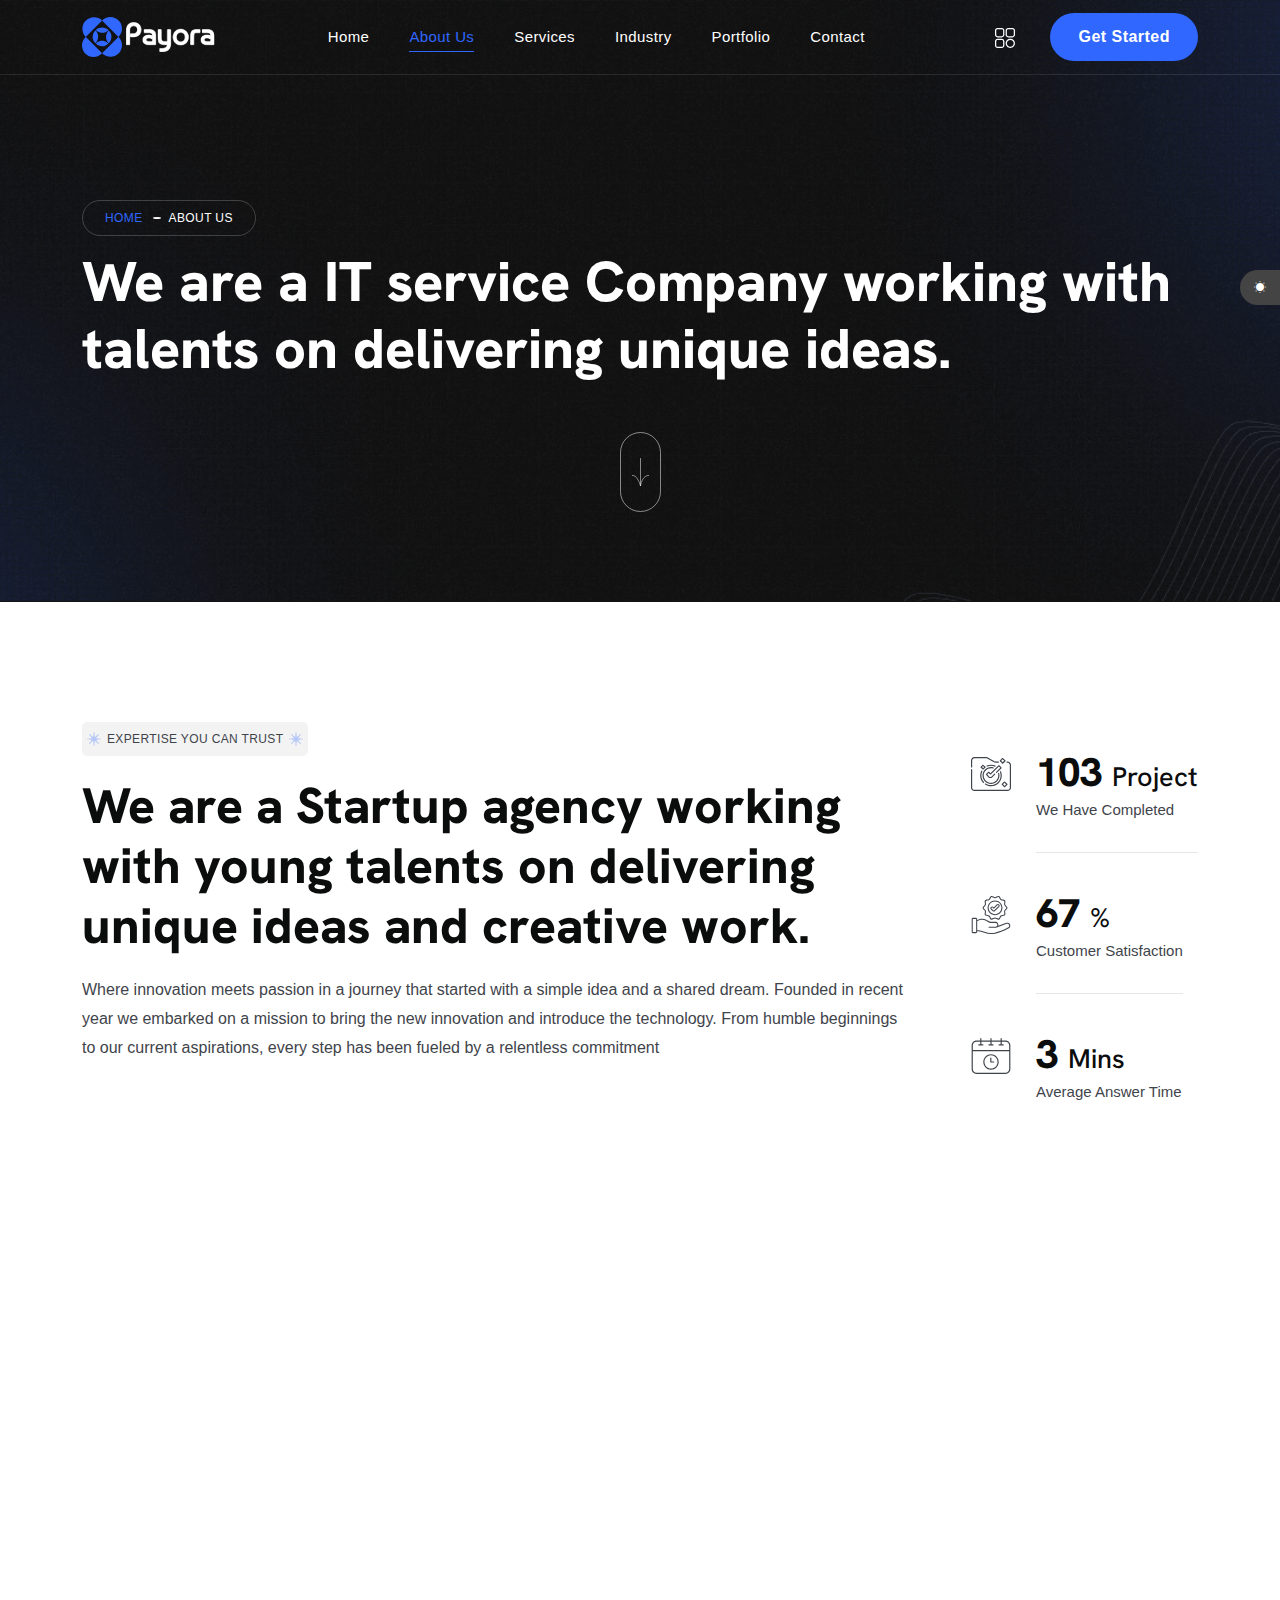
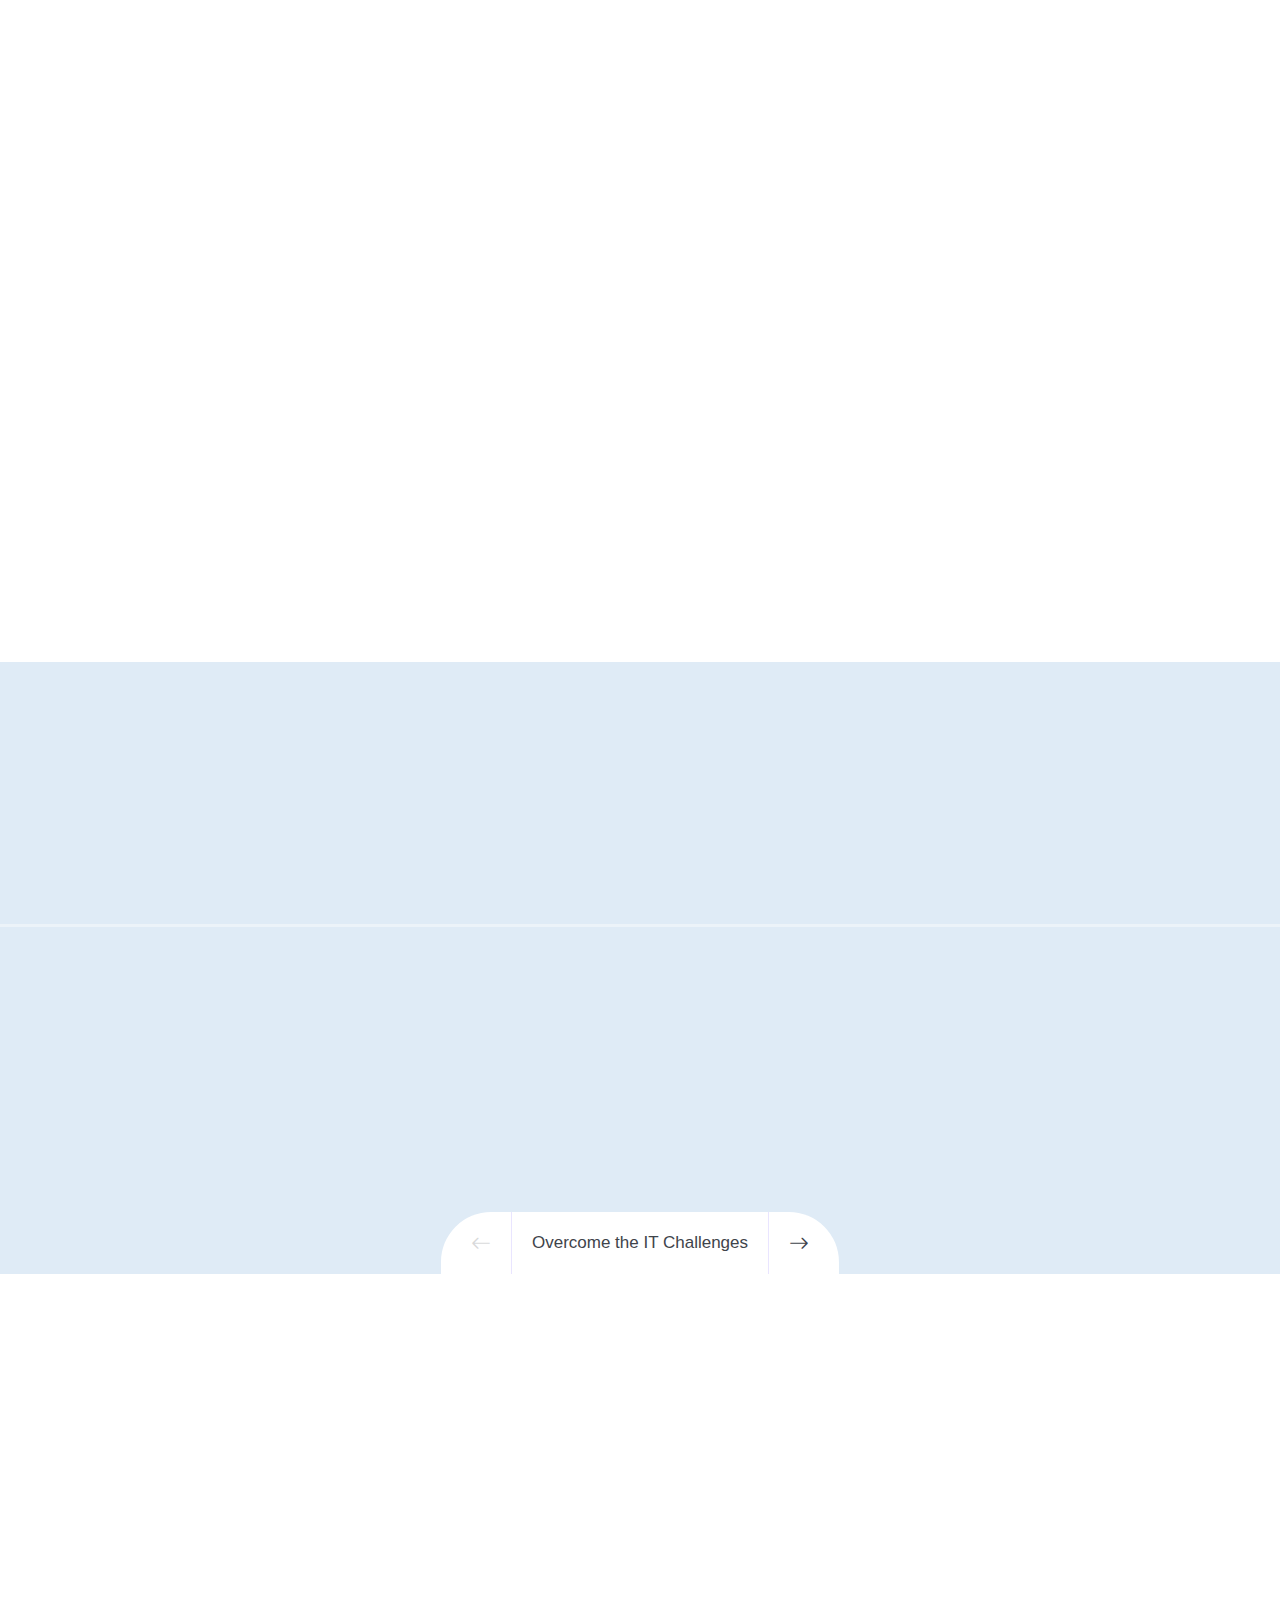
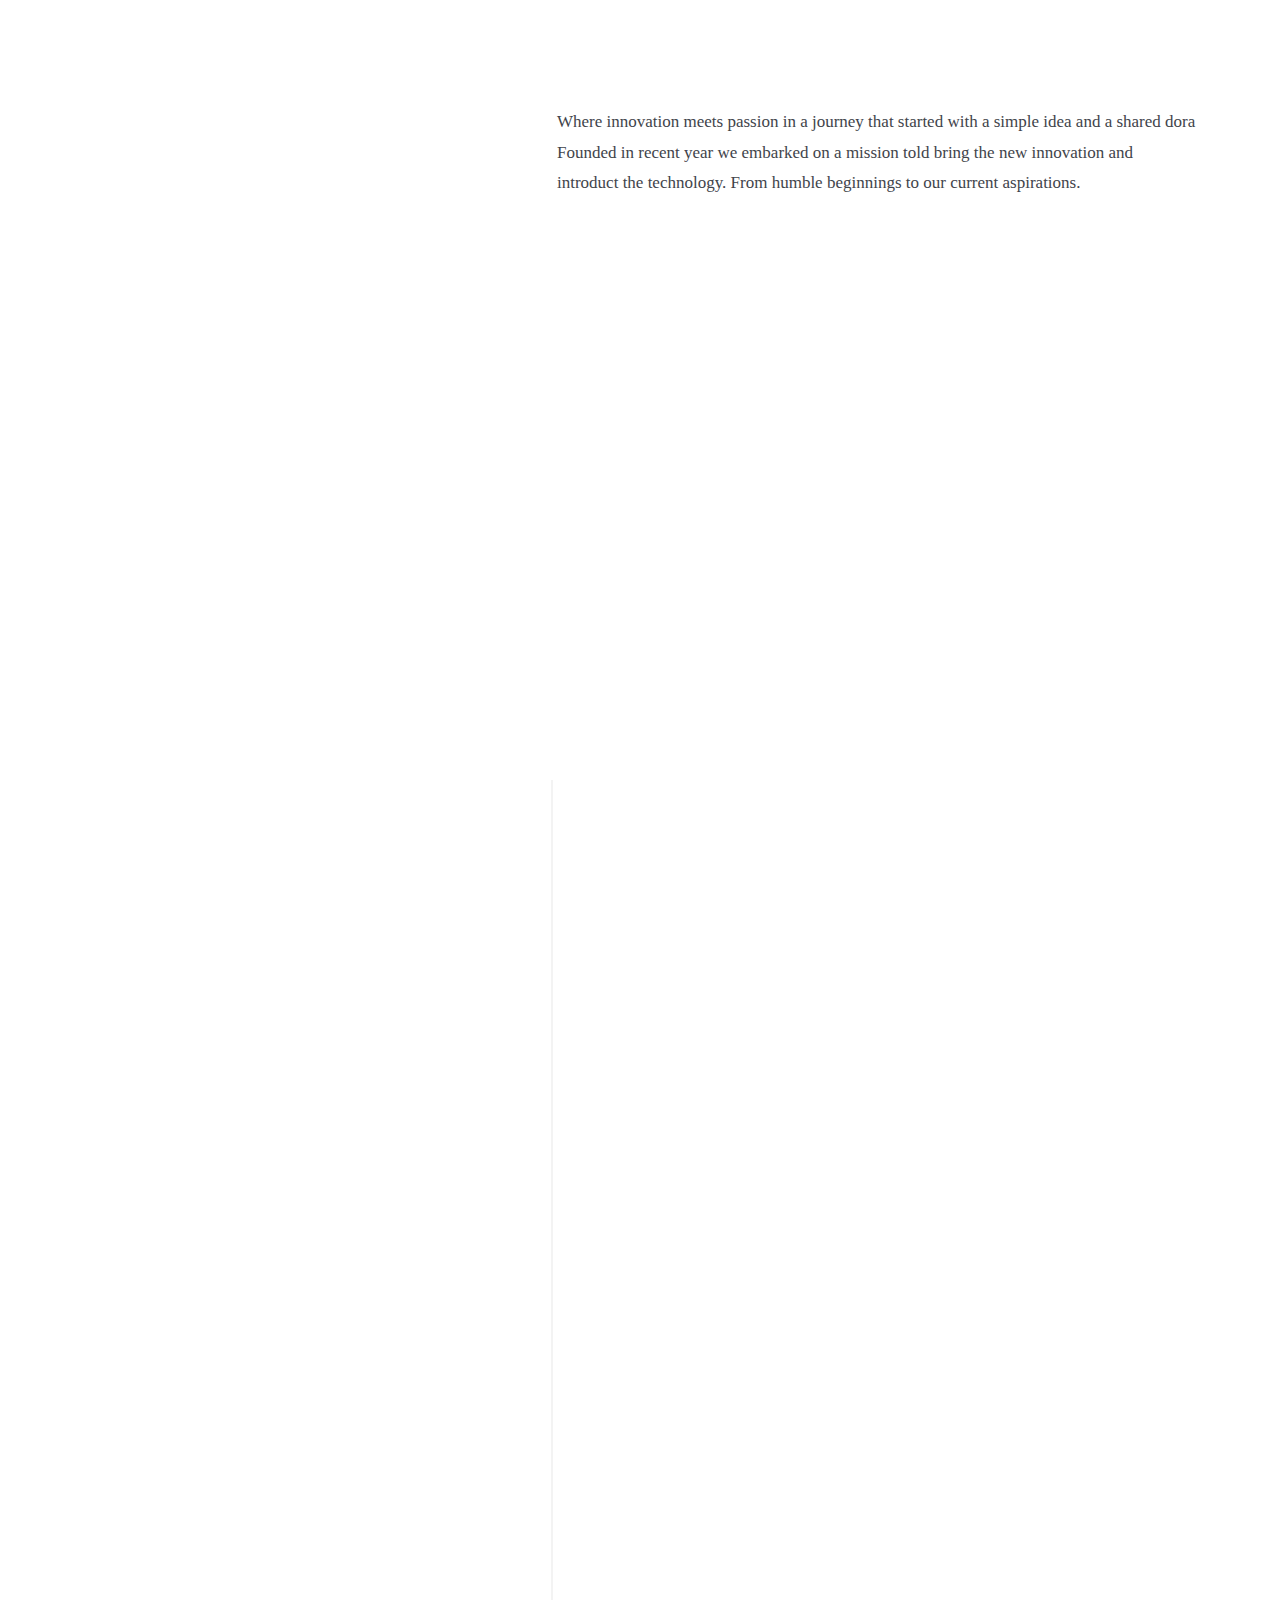
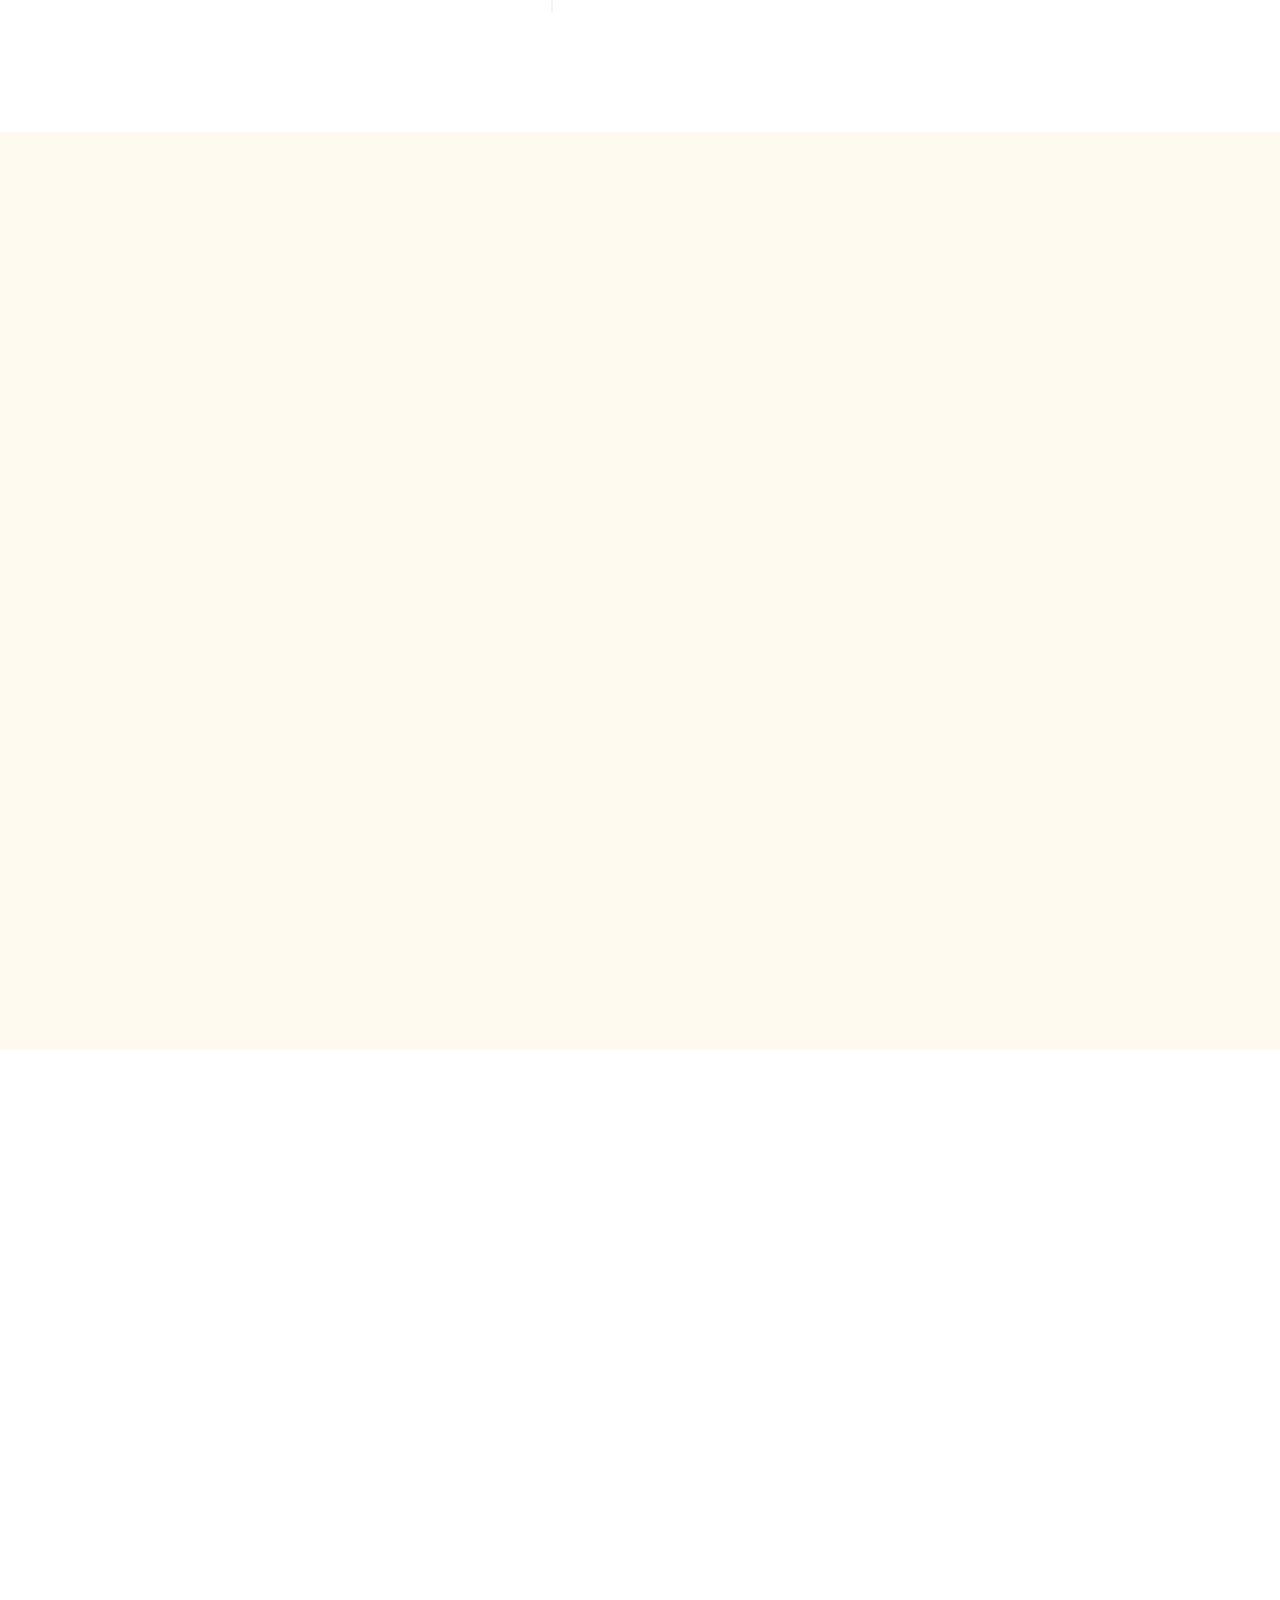
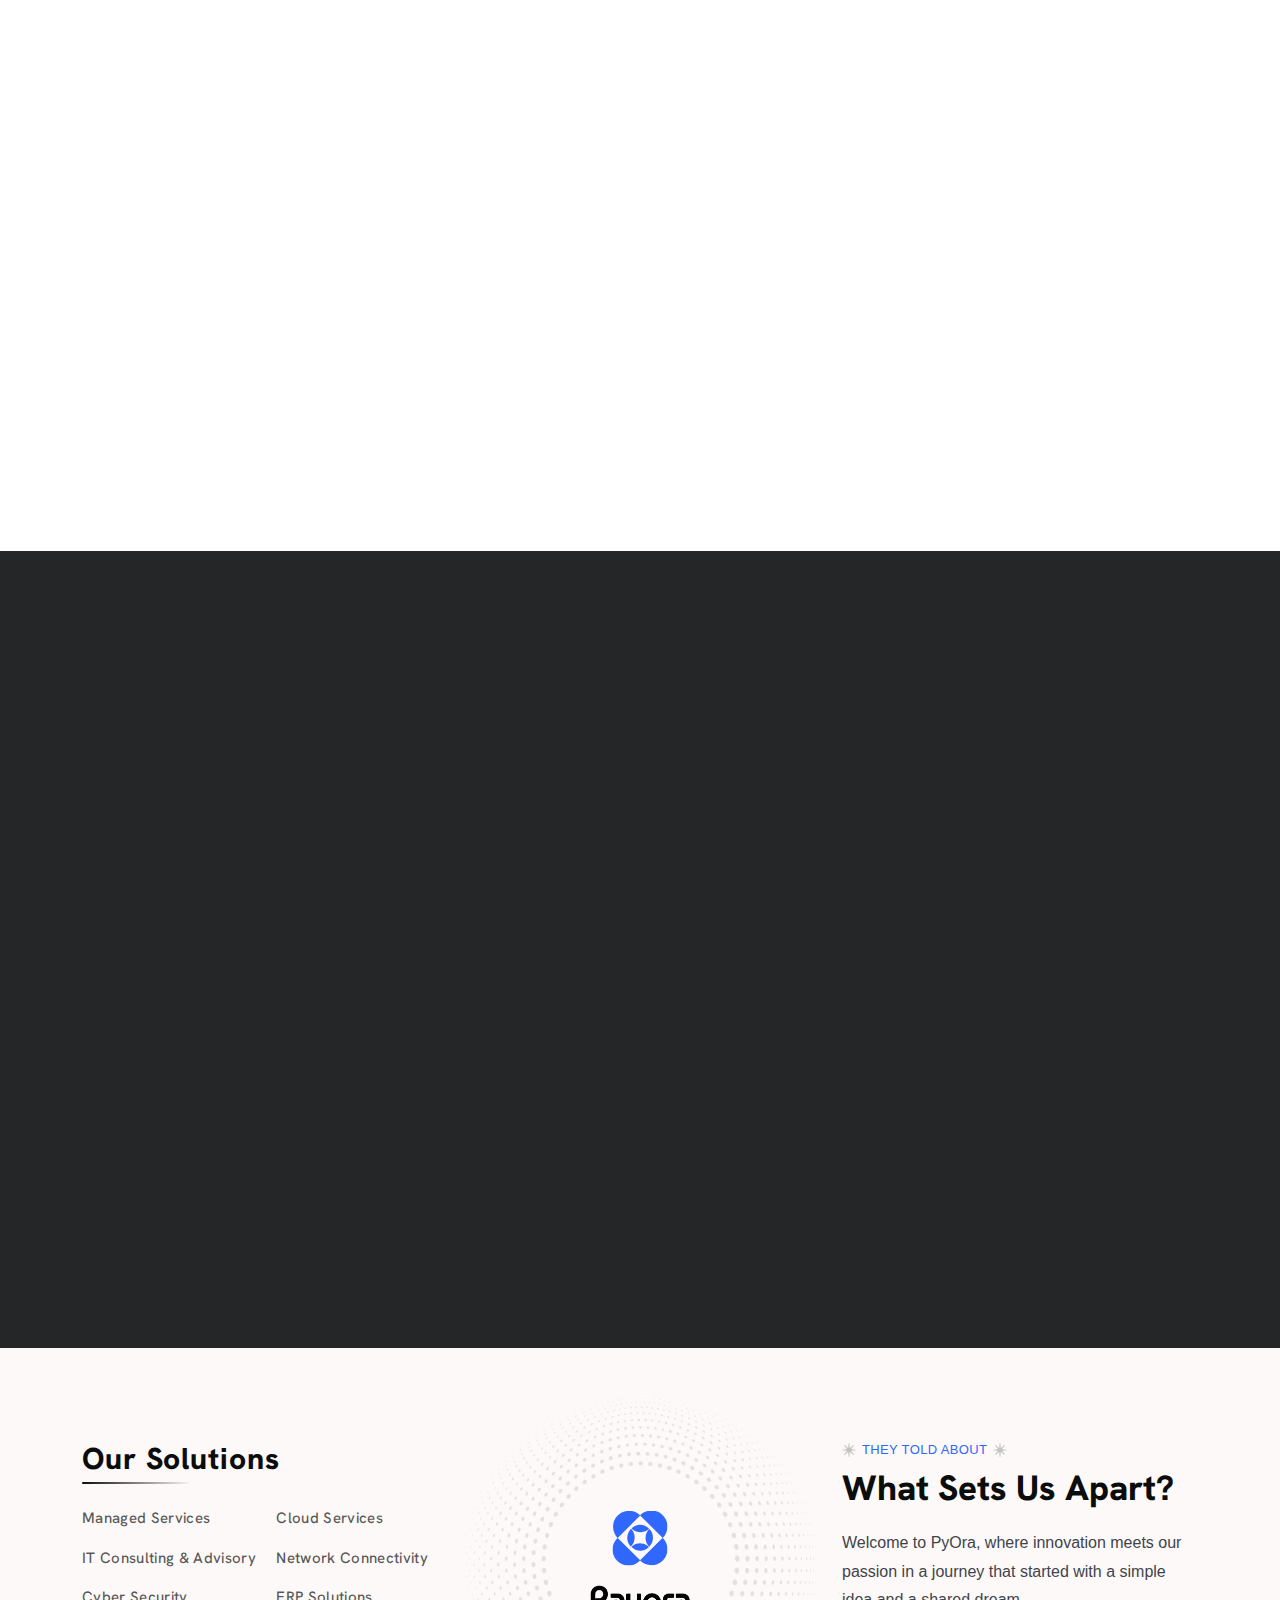
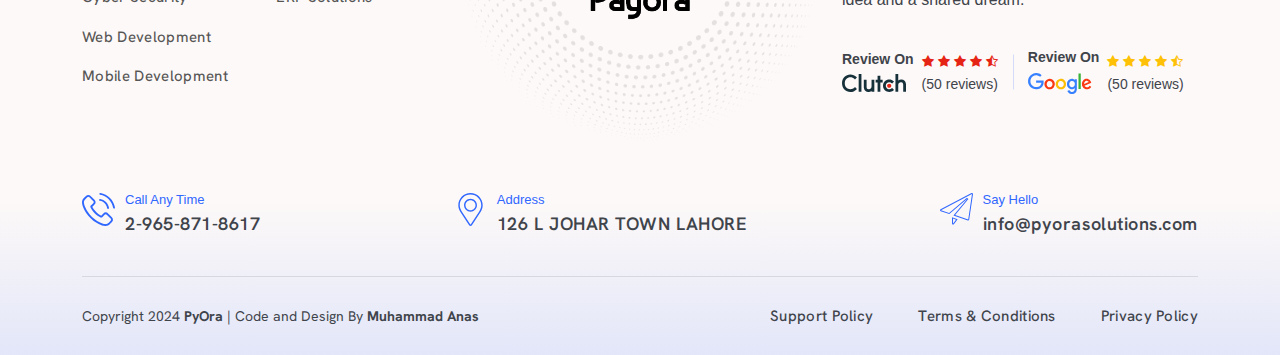
==== commit 87e2f948: "y" ====
--- a/about.html
+++ b/about.html
@@ -84,7 +84,7 @@
 </div>
 <div class="contact">
 <span>Phone</span>
-<h6><a href="#">+991 - 763 684 4563</a></h6>
+<h6><a href="tel:+92 322 9940955">+92 322 9940955</a></h6>
 </div>
 </li>
 <li class="single-contact">
@@ -106,7 +106,7 @@
 </svg>
 </div>
 <div class="contact">
-<h6>Office #  8 Rehman Center main PIA SOCIETY LHR PAK</h6>
+<h6>126 L JOHAR TOWN LAHORE</h6>
 </div>
 </li>
 </ul>
@@ -1300,7 +1300,7 @@
 </div>
 <div class="content">
 <span>Address</span>
-<h6><a href="https://www.google.com/maps/place/Egens+Lab/@23.8340712,90.3631117,17z/data=!3m1!4b1!4m6!3m5!1s0x3755c14c8682a473:0xa6c74743d52adb88!8m2!3d23.8340663!4d90.3656866!16s%2Fg%2F11rs9vlwsk?entry=ttu">Office #  8 Rehman Center main PIA SOCIETY LHR PAK</a></h6>
+<h6><a href="https://www.google.com/maps/place/Egens+Lab/@23.8340712,90.3631117,17z/data=!3m1!4b1!4m6!3m5!1s0x3755c14c8682a473:0xa6c74743d52adb88!8m2!3d23.8340663!4d90.3656866!16s%2Fg%2F11rs9vlwsk?entry=ttu">126 L JOHAR TOWN LAHORE</a></h6>
 </div>
 </div>
 <div class="hotline-area">
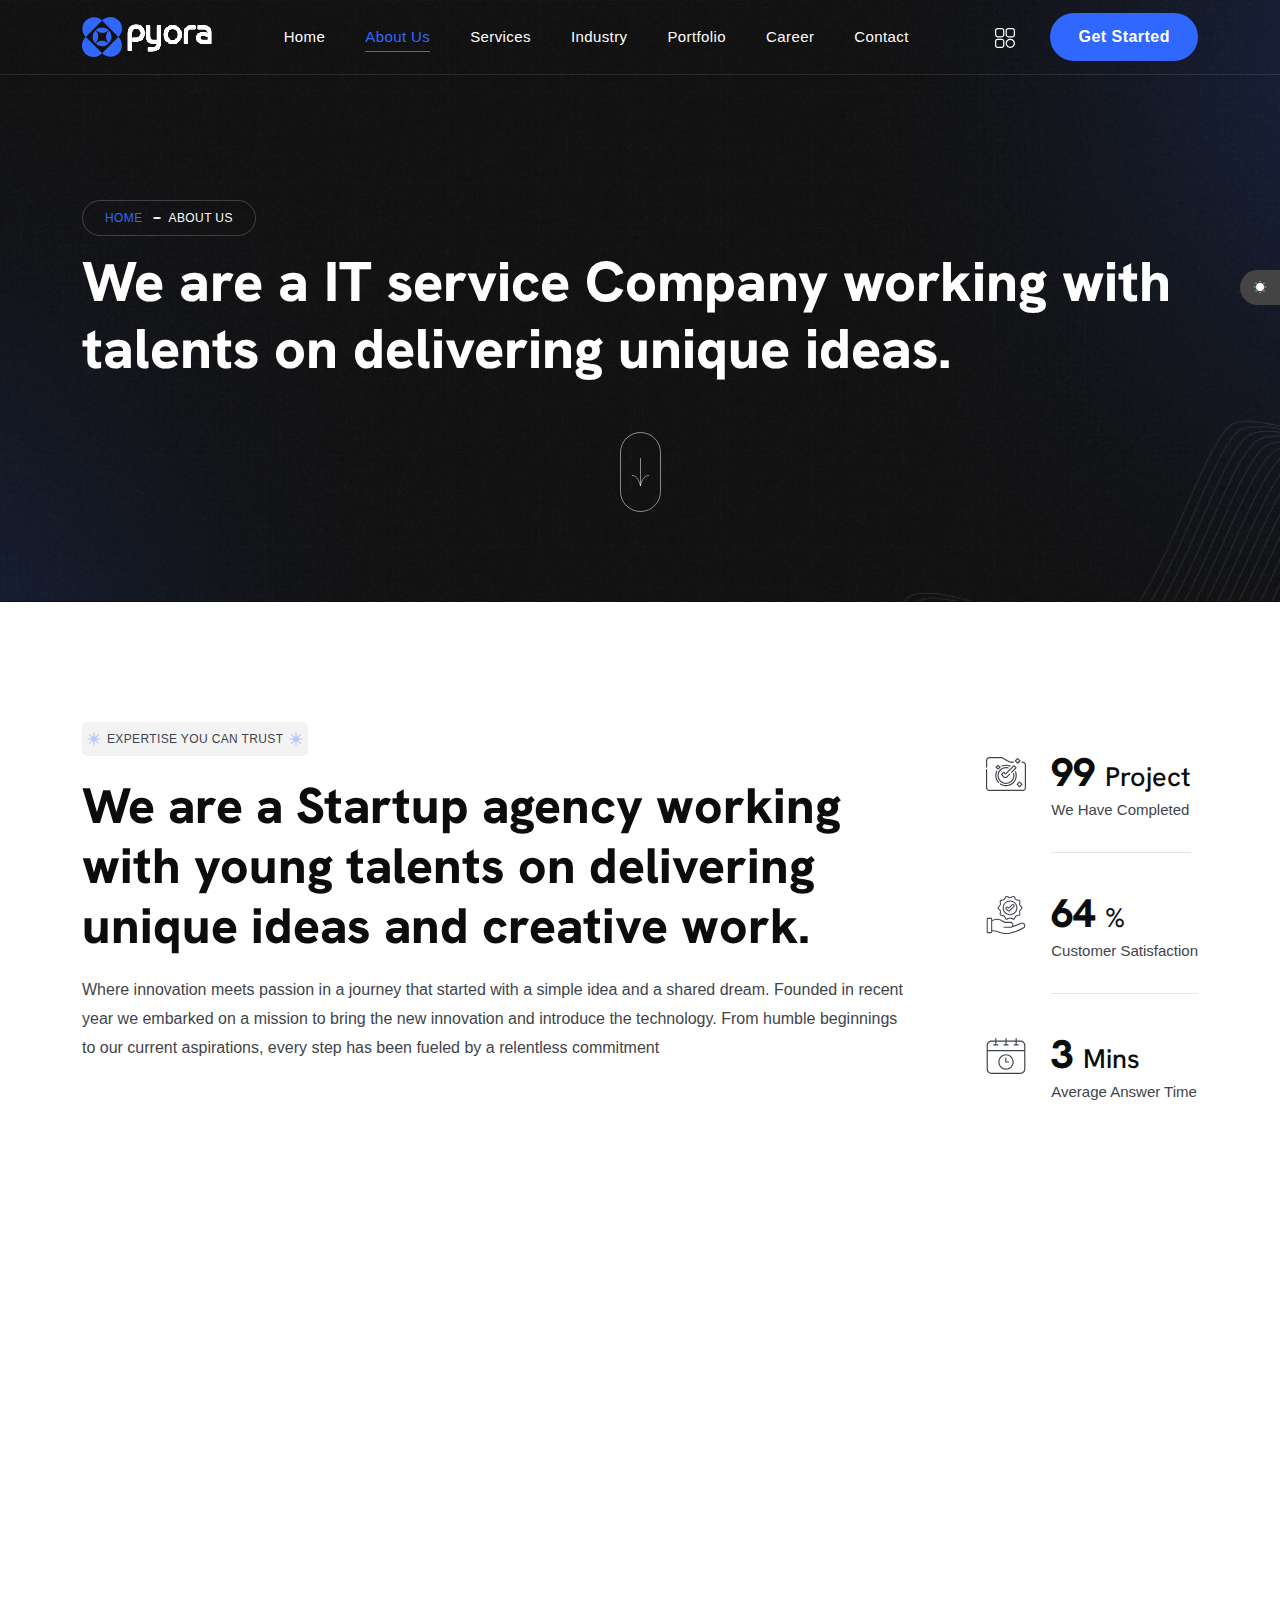
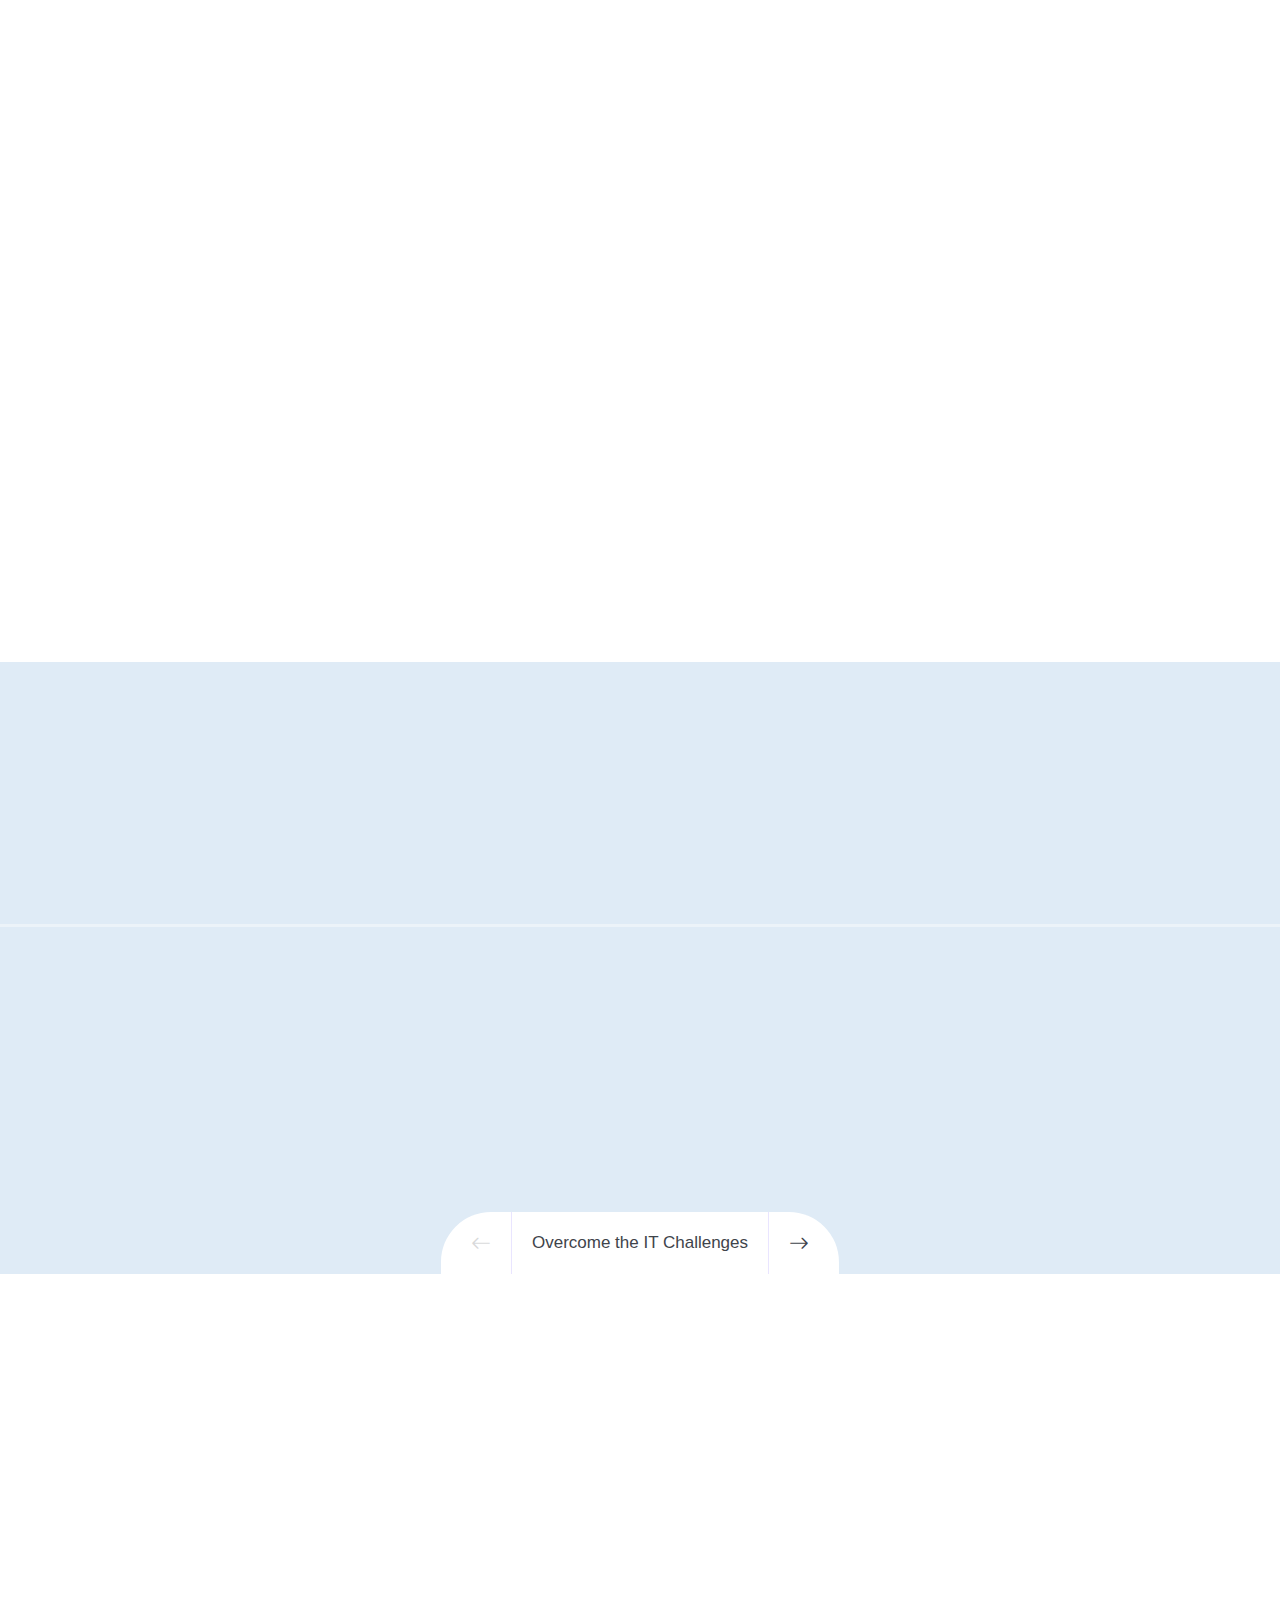
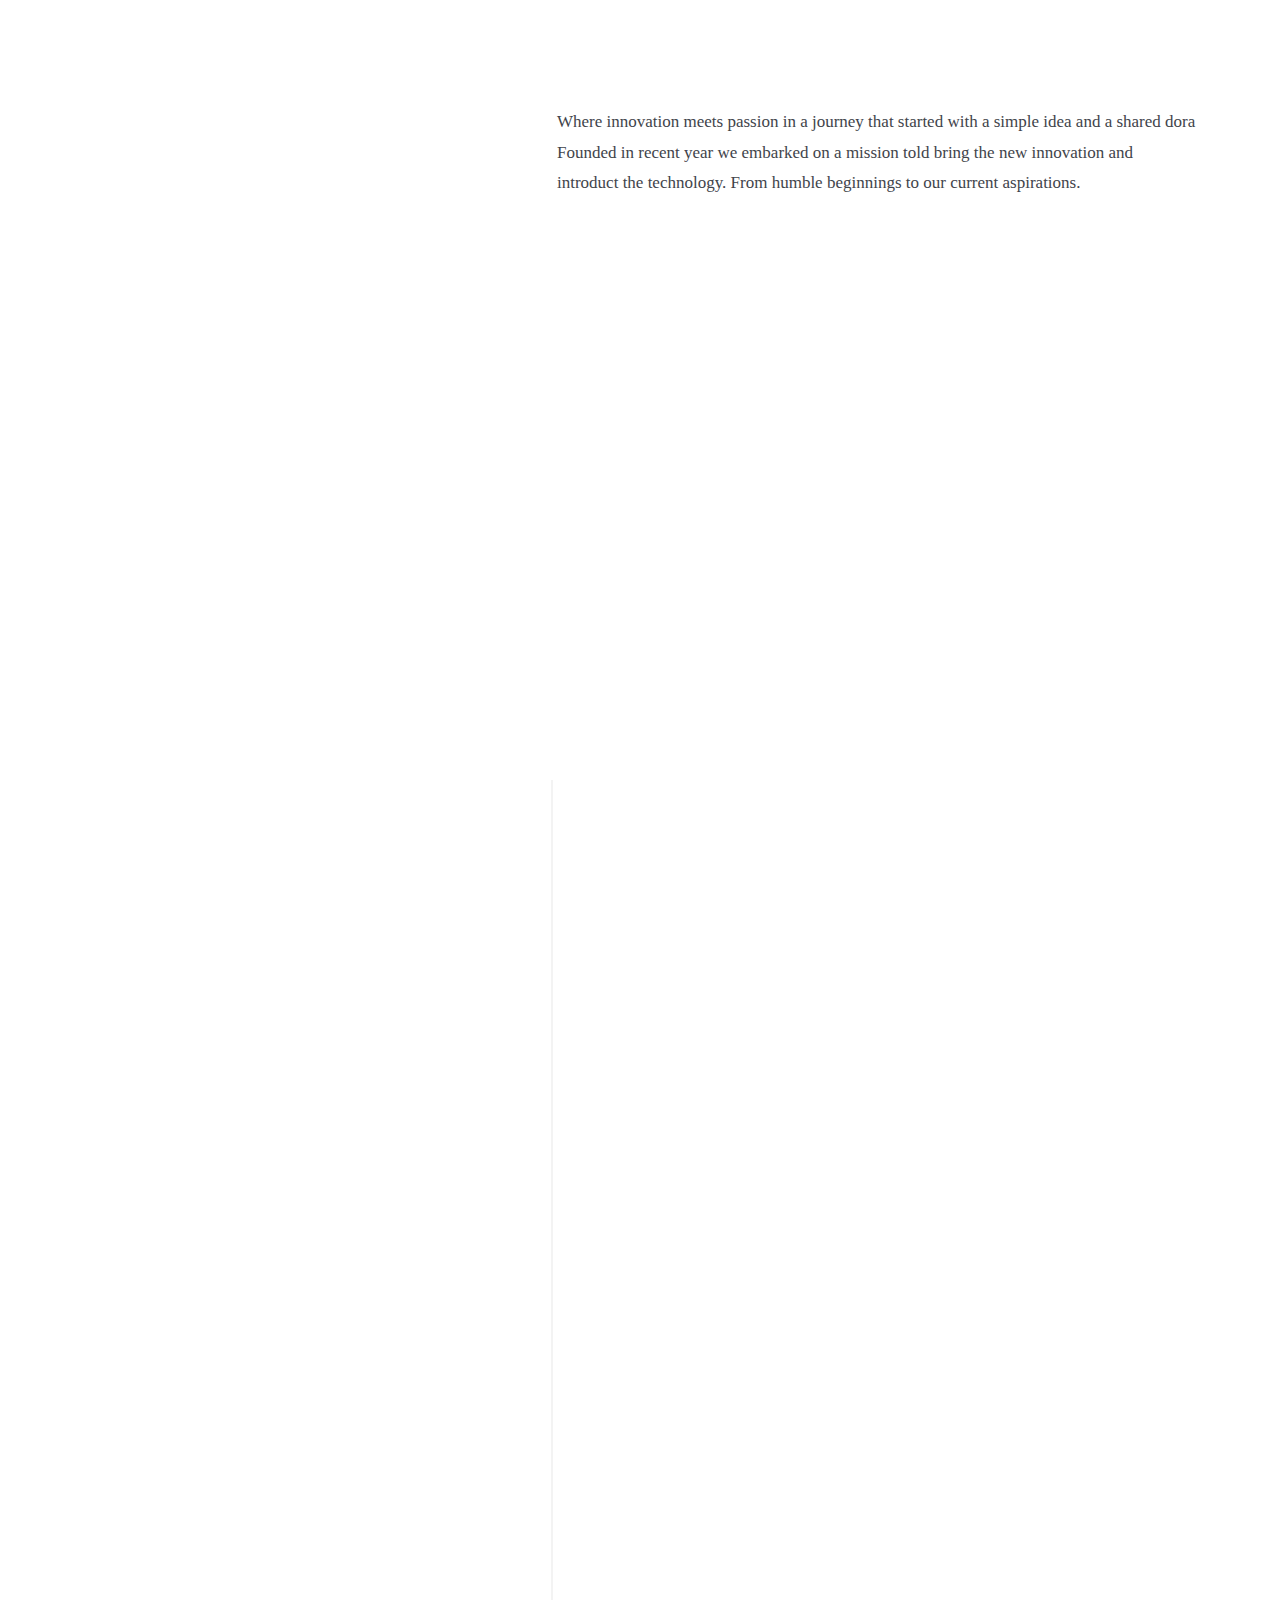
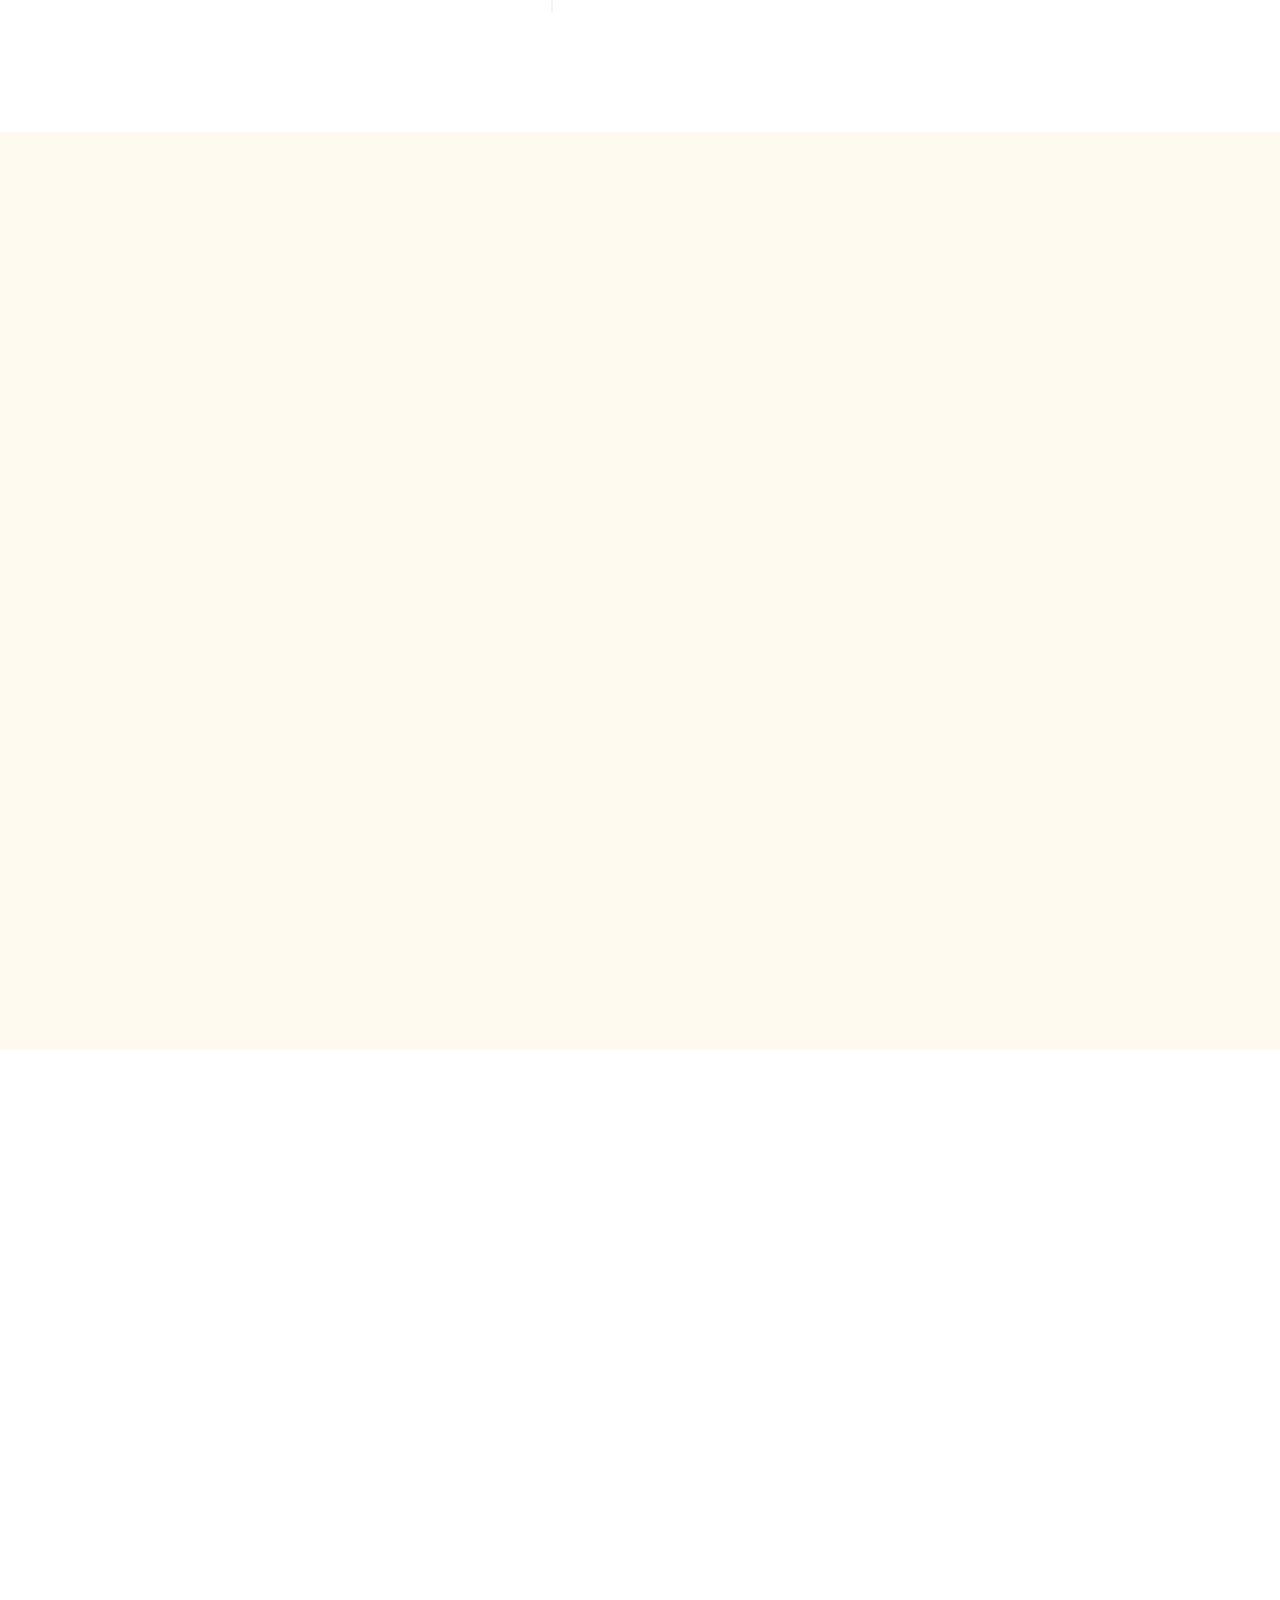
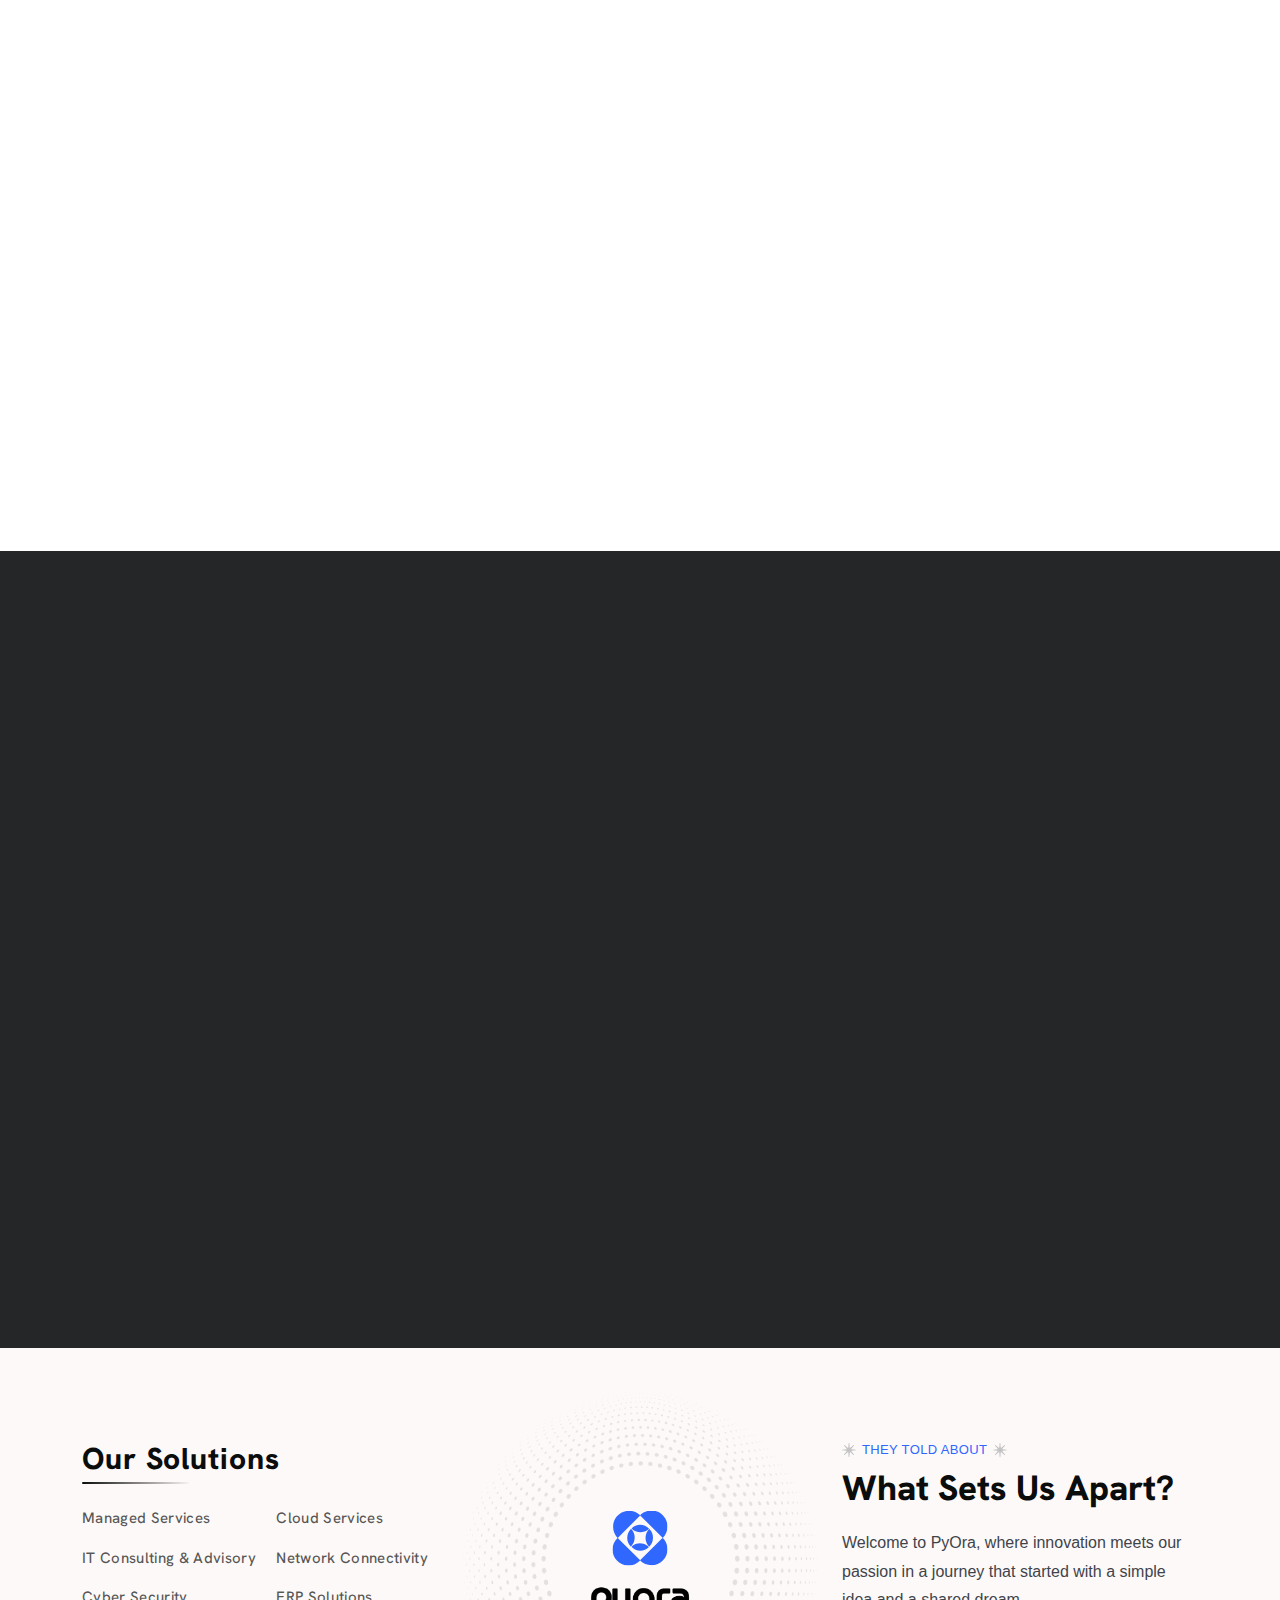
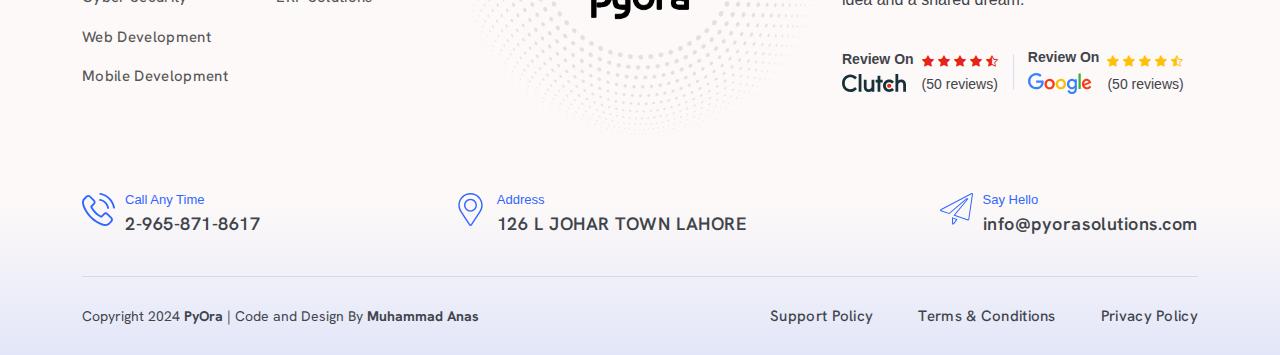
==== commit a7a25d75: "update" ====
--- a/about.html
+++ b/about.html
@@ -63,6 +63,7 @@
 <li><a href="service.html">Services</a></i>
 <li><a href="industry.html">Industry</a></i>
 <li><a href="portfolio-grid.html">Portfolio</a></i>
+<li><a href="career.html">Career</a></i>
 <li><a href="contact.html">Contact</a></li>
 </ul>
 </div>
@@ -144,6 +145,7 @@
 <li><a href="service.html">Services</a></i>
 <li><a href="industry.html">Industry</a></i>
 <li><a href="portfolio-grid.html">Portfolio</a></i>
+<li><a href="career.html">Career</a></i>
 <li><a href="contact.html">Contact</a></li>
 </ul>
 </div>
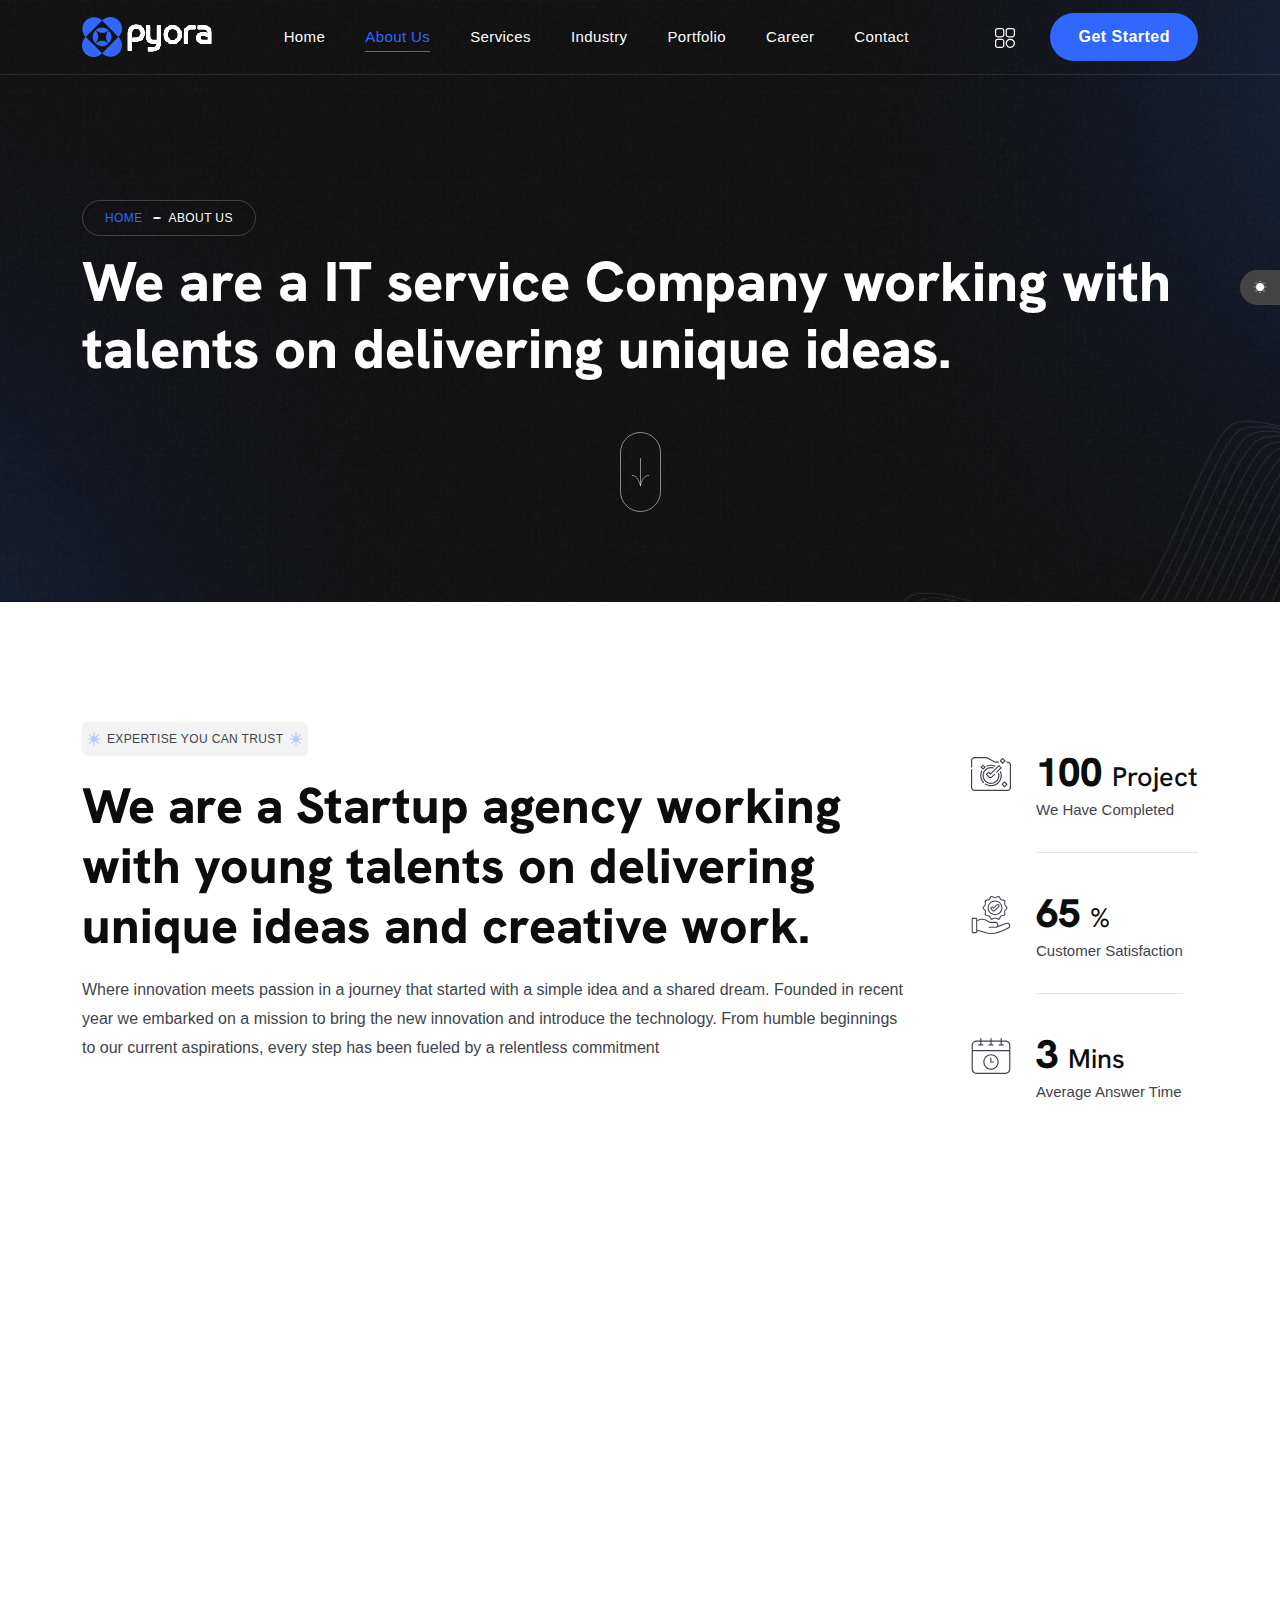
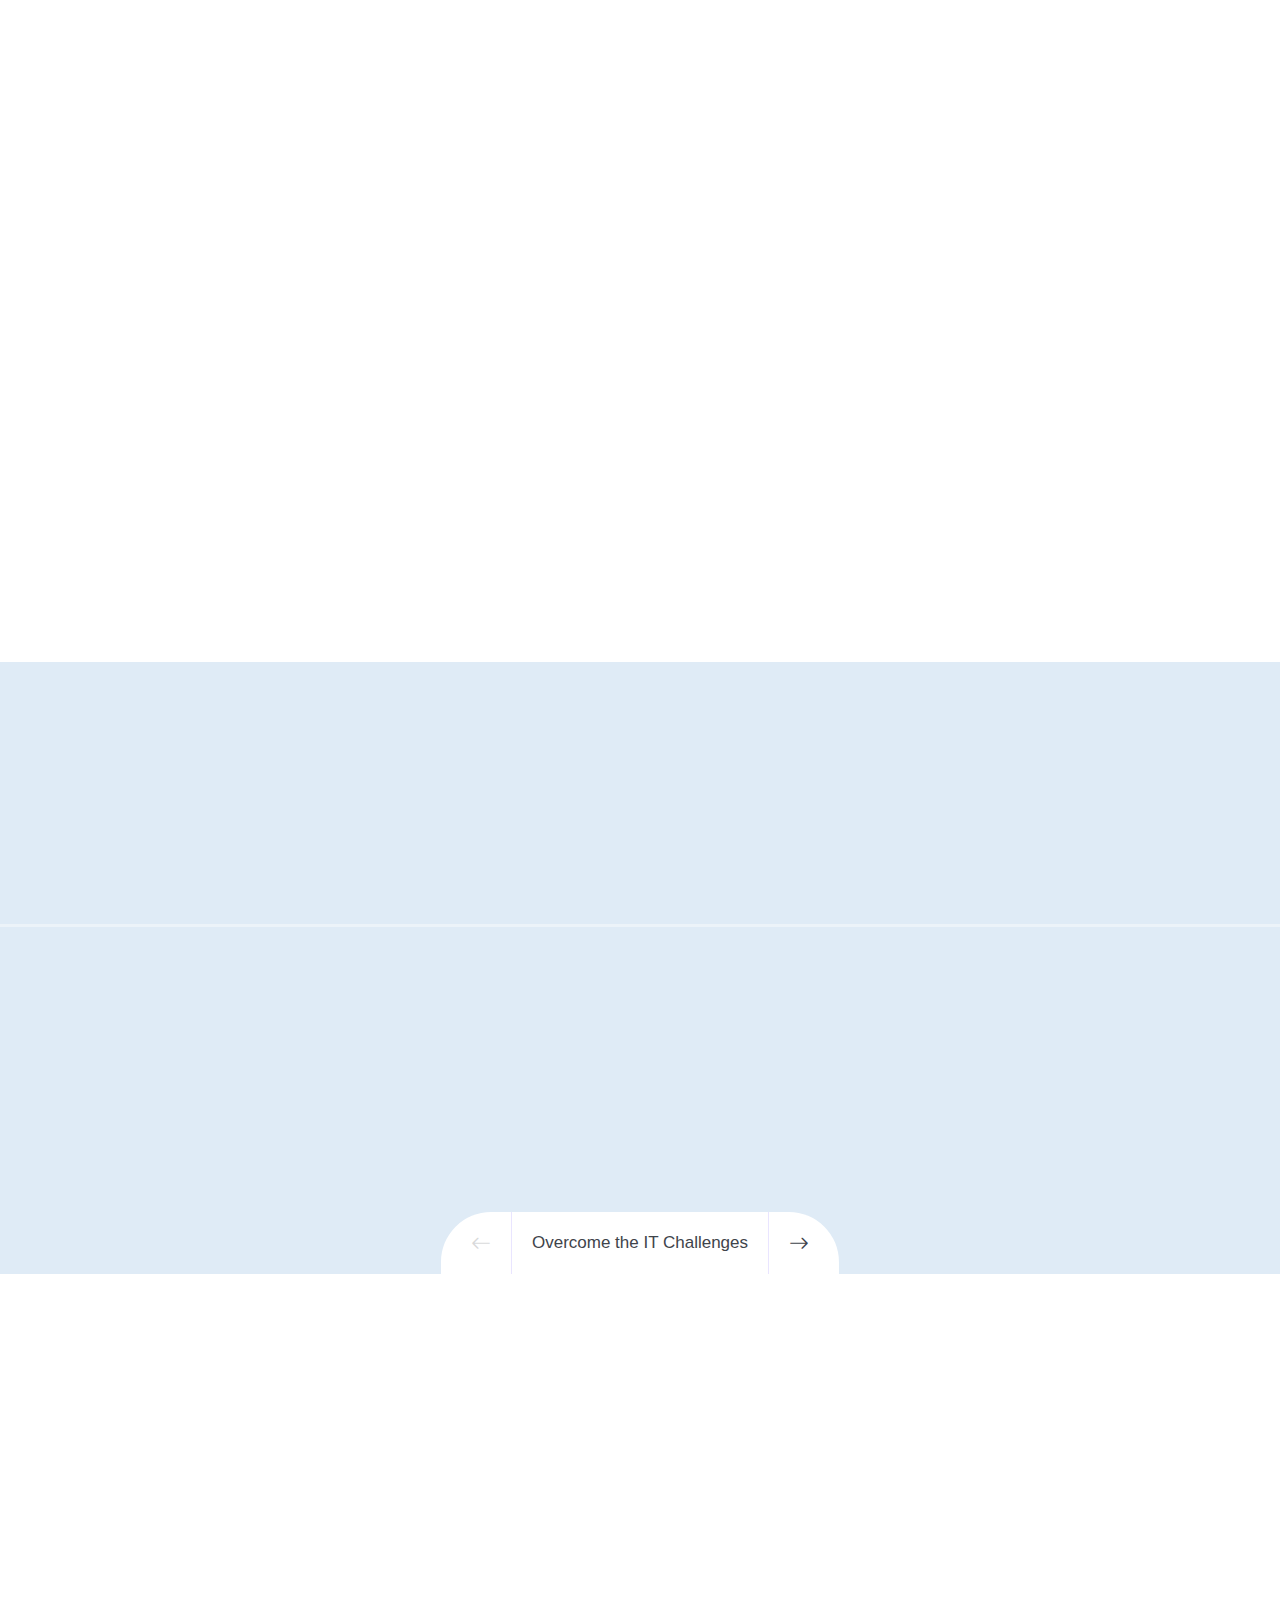
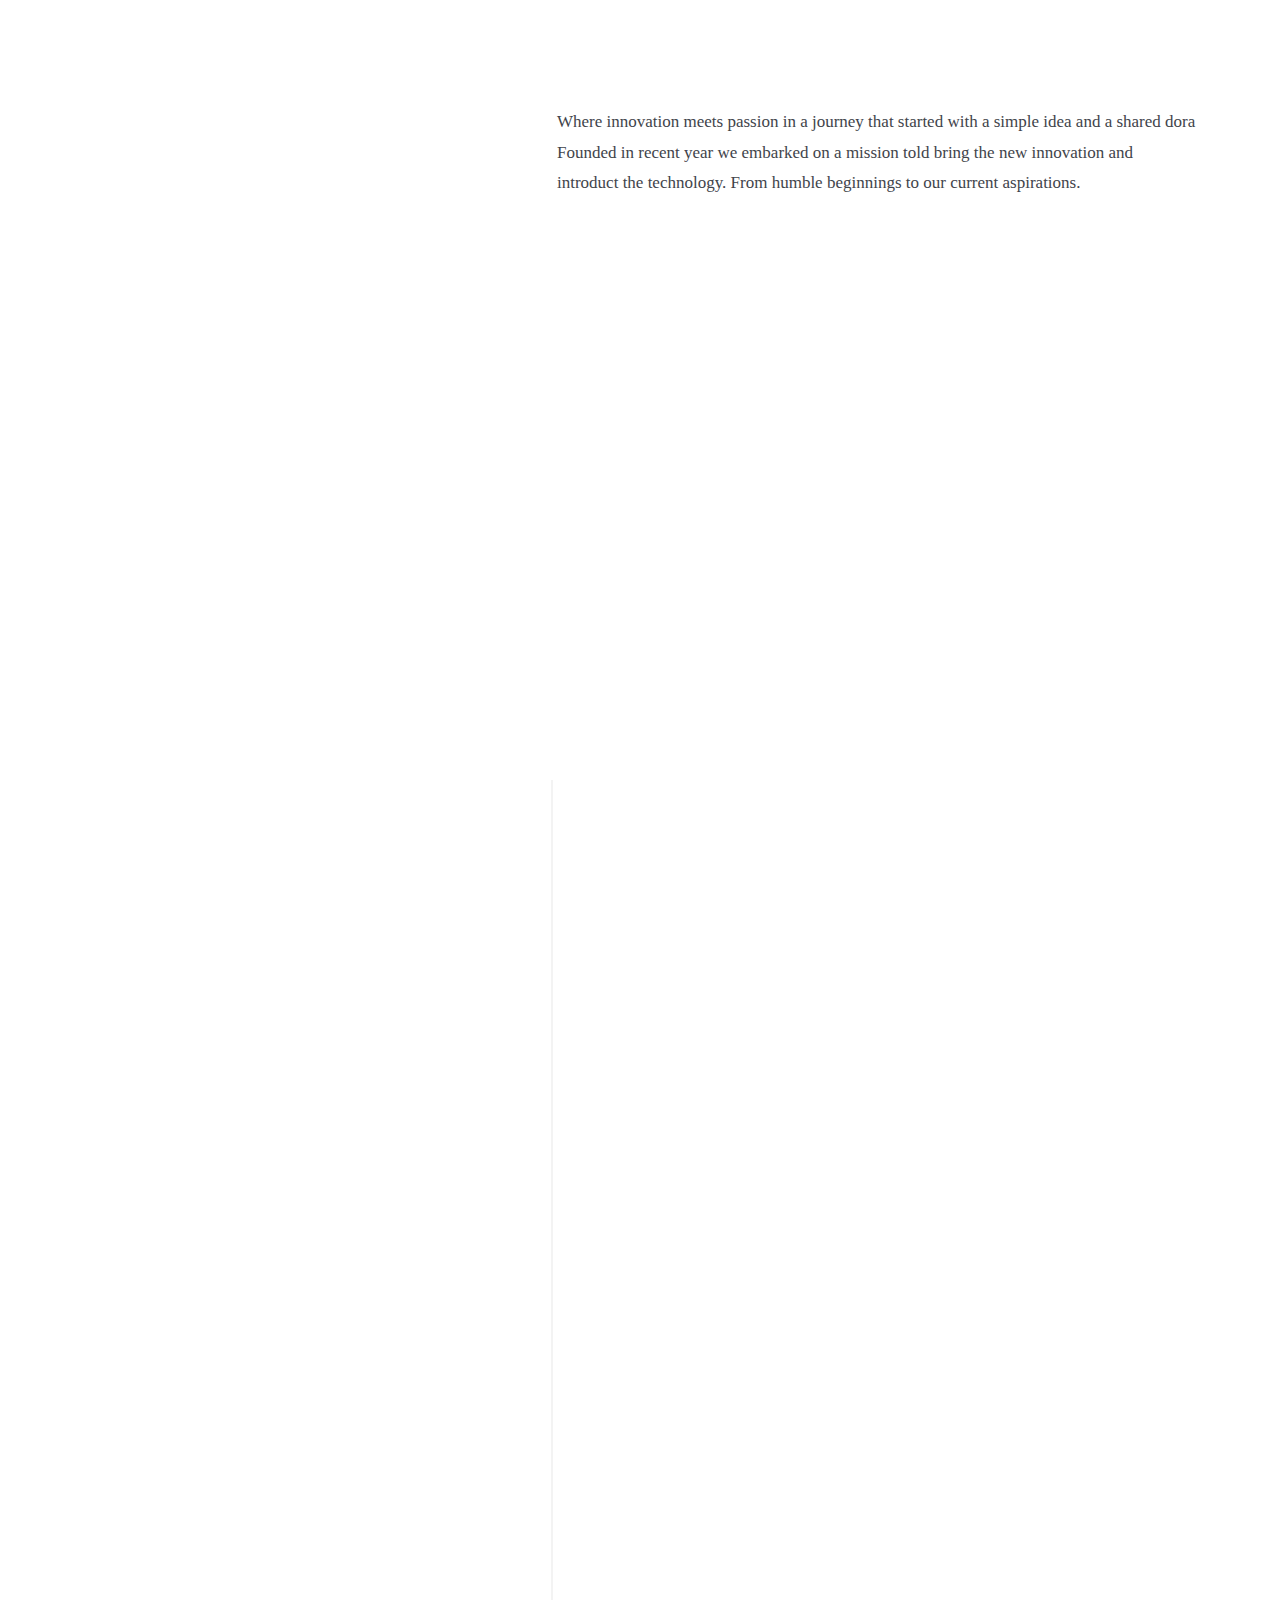
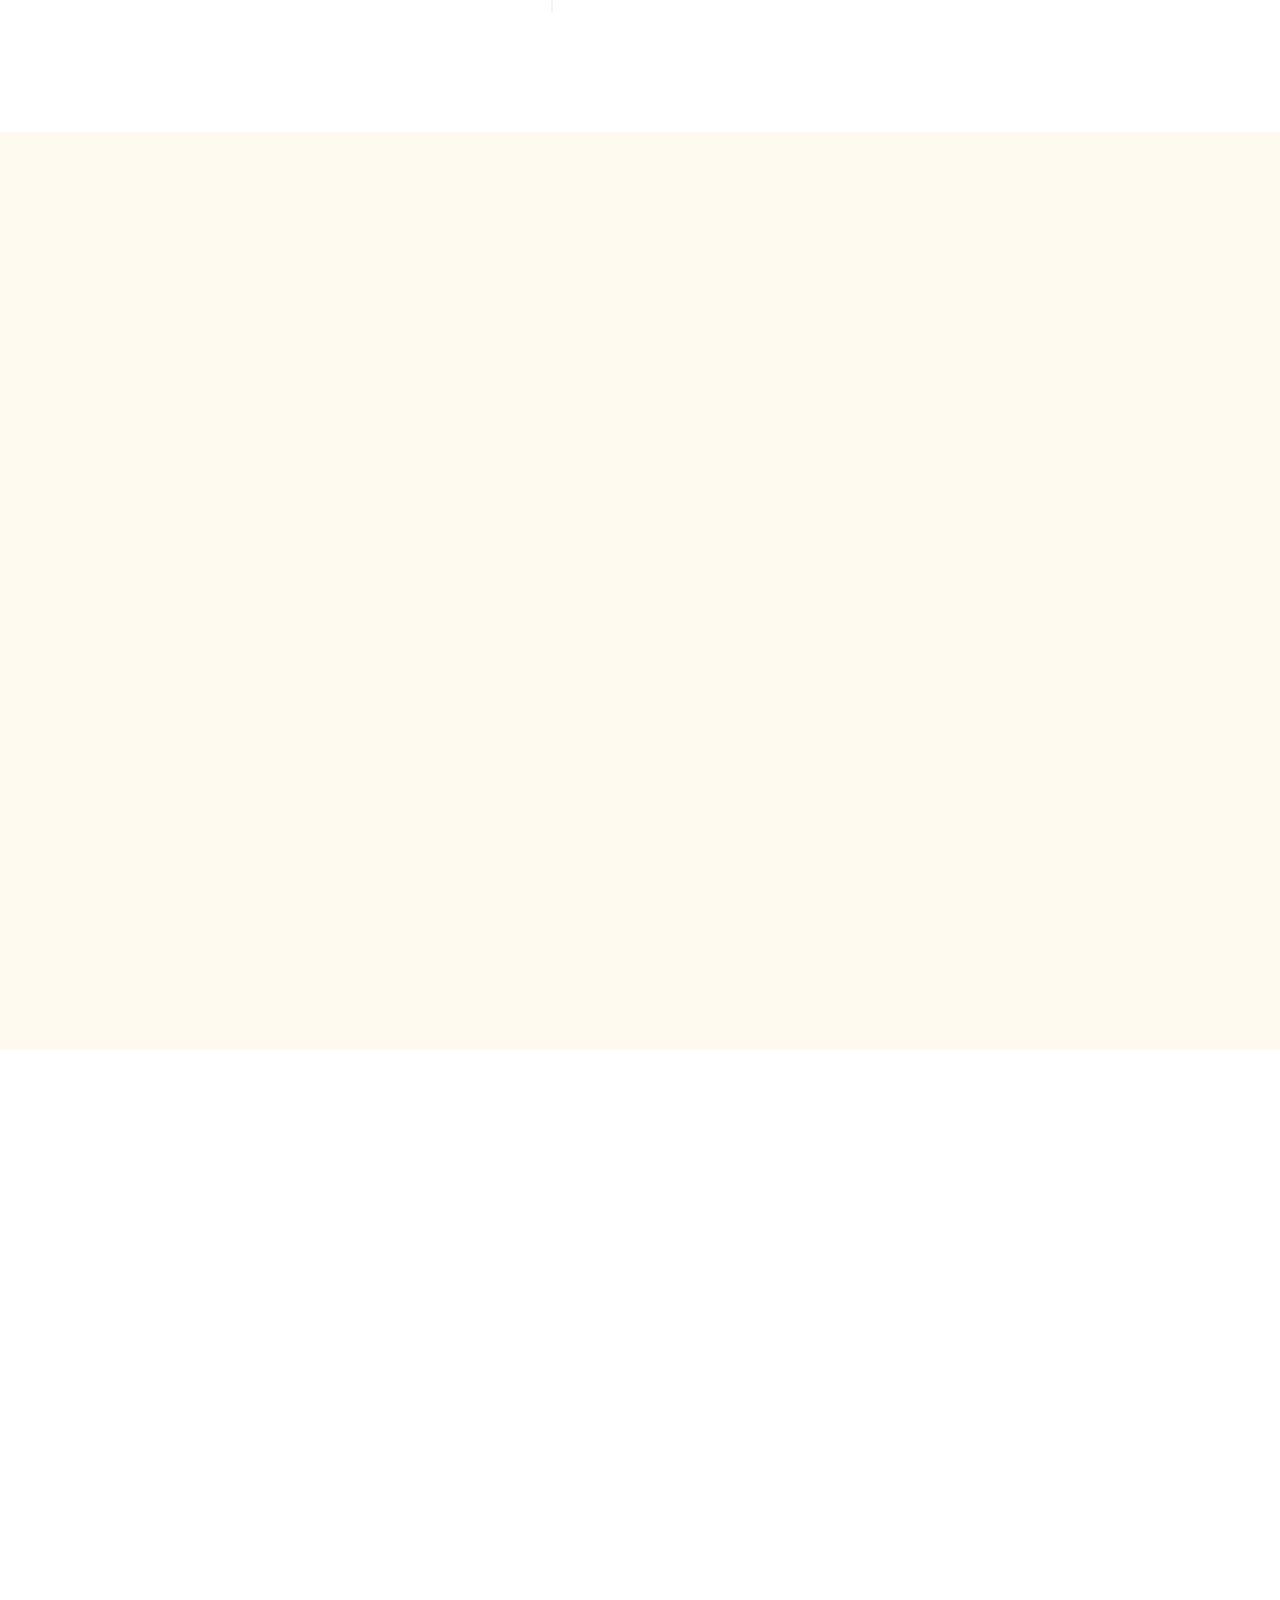
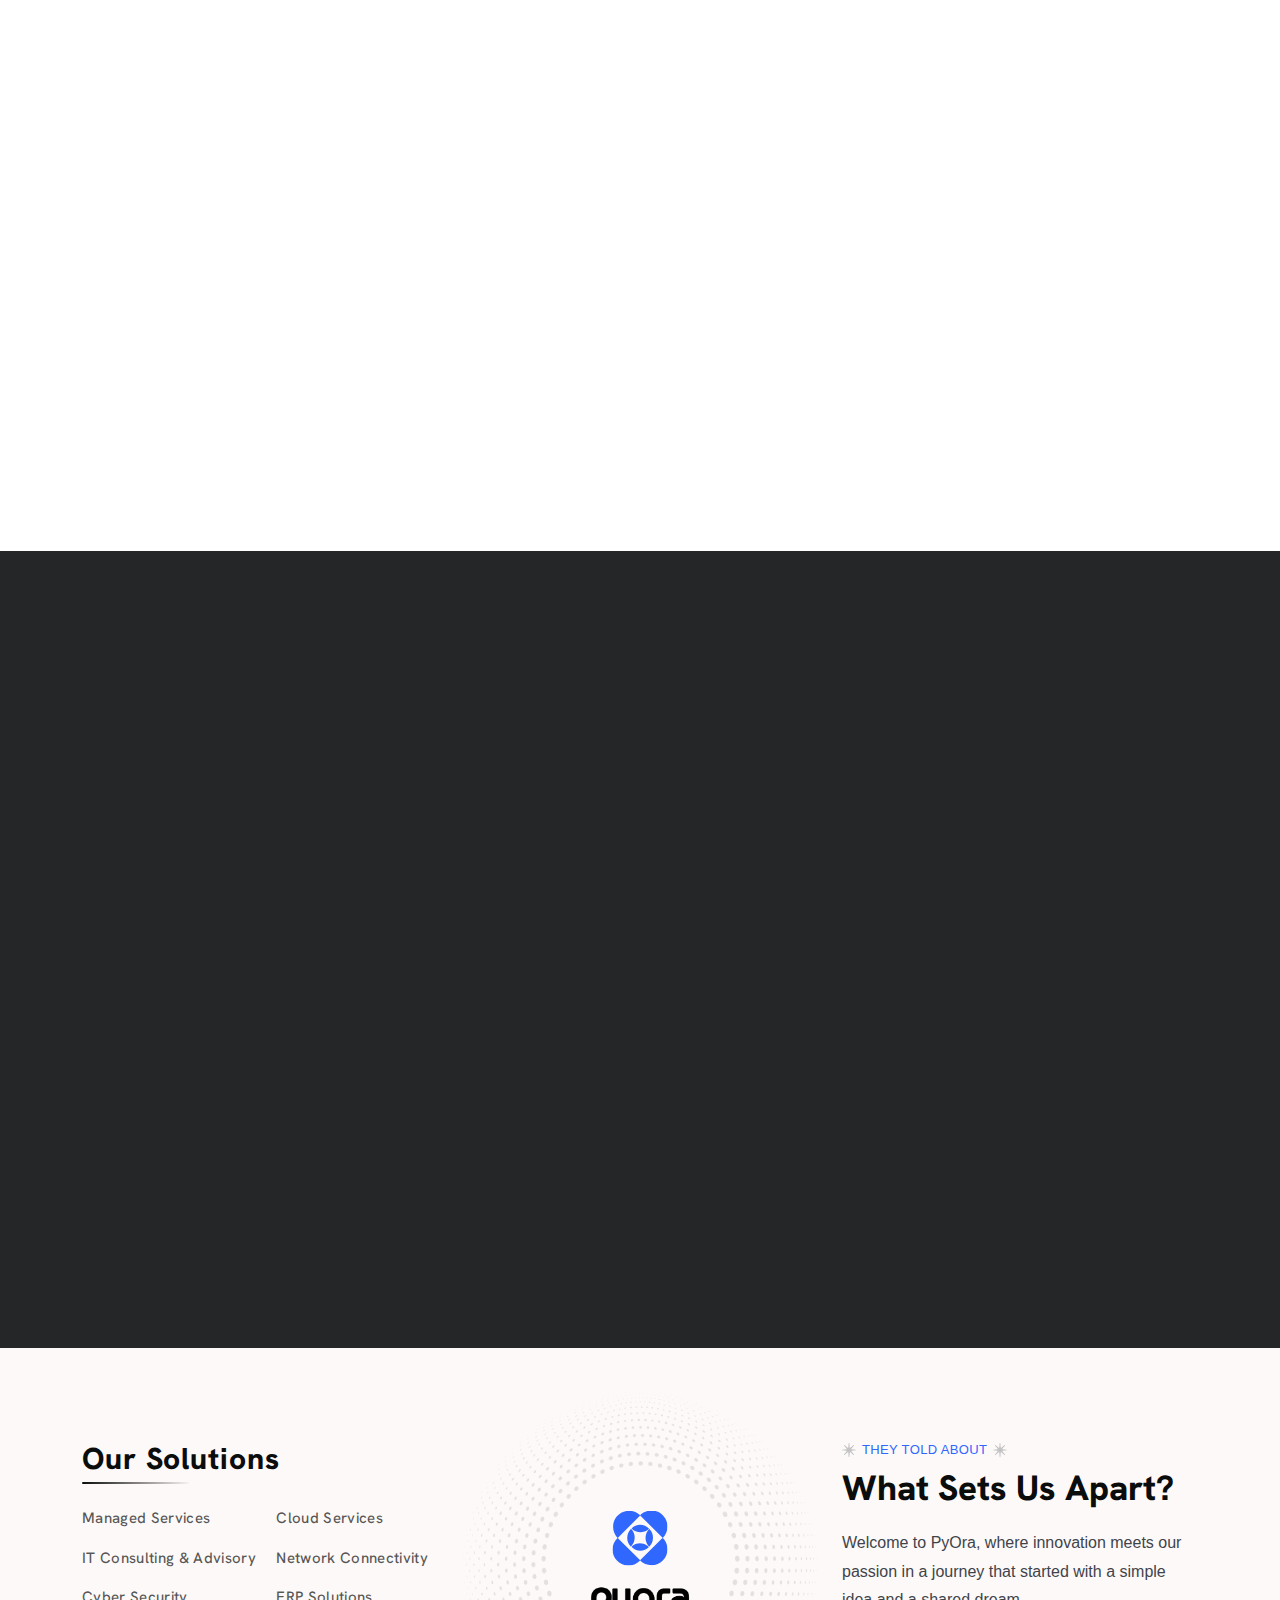
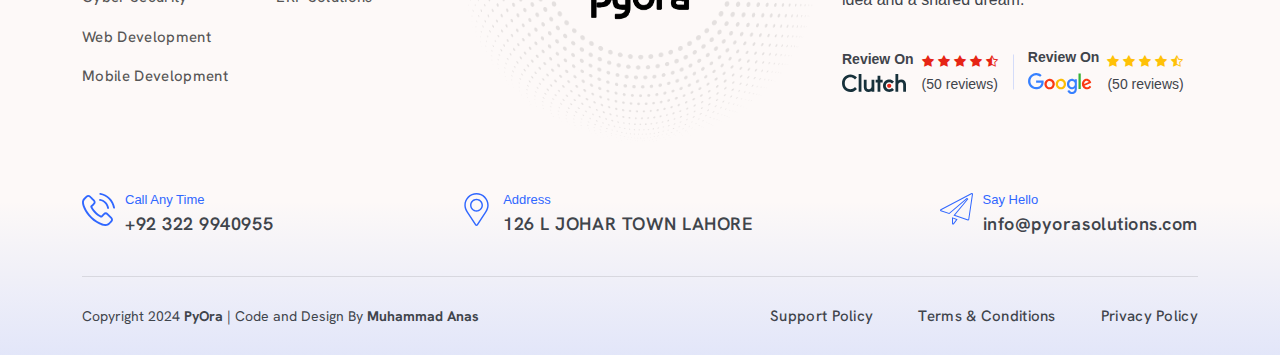
==== commit 369f7f1f: "update" ====
--- a/about.html
+++ b/about.html
@@ -1288,7 +1288,7 @@
 </div>
 <div class="content">
 <span>Call Any Time</span>
-<h6><a href="tel:2-965-871-8617">2-965-871-8617</a></h6>
+<h6><a href="tel:+92 322 9940955">+92 322 9940955</a></h6>
 </div>
 </div>
 <div class="hotline-area">
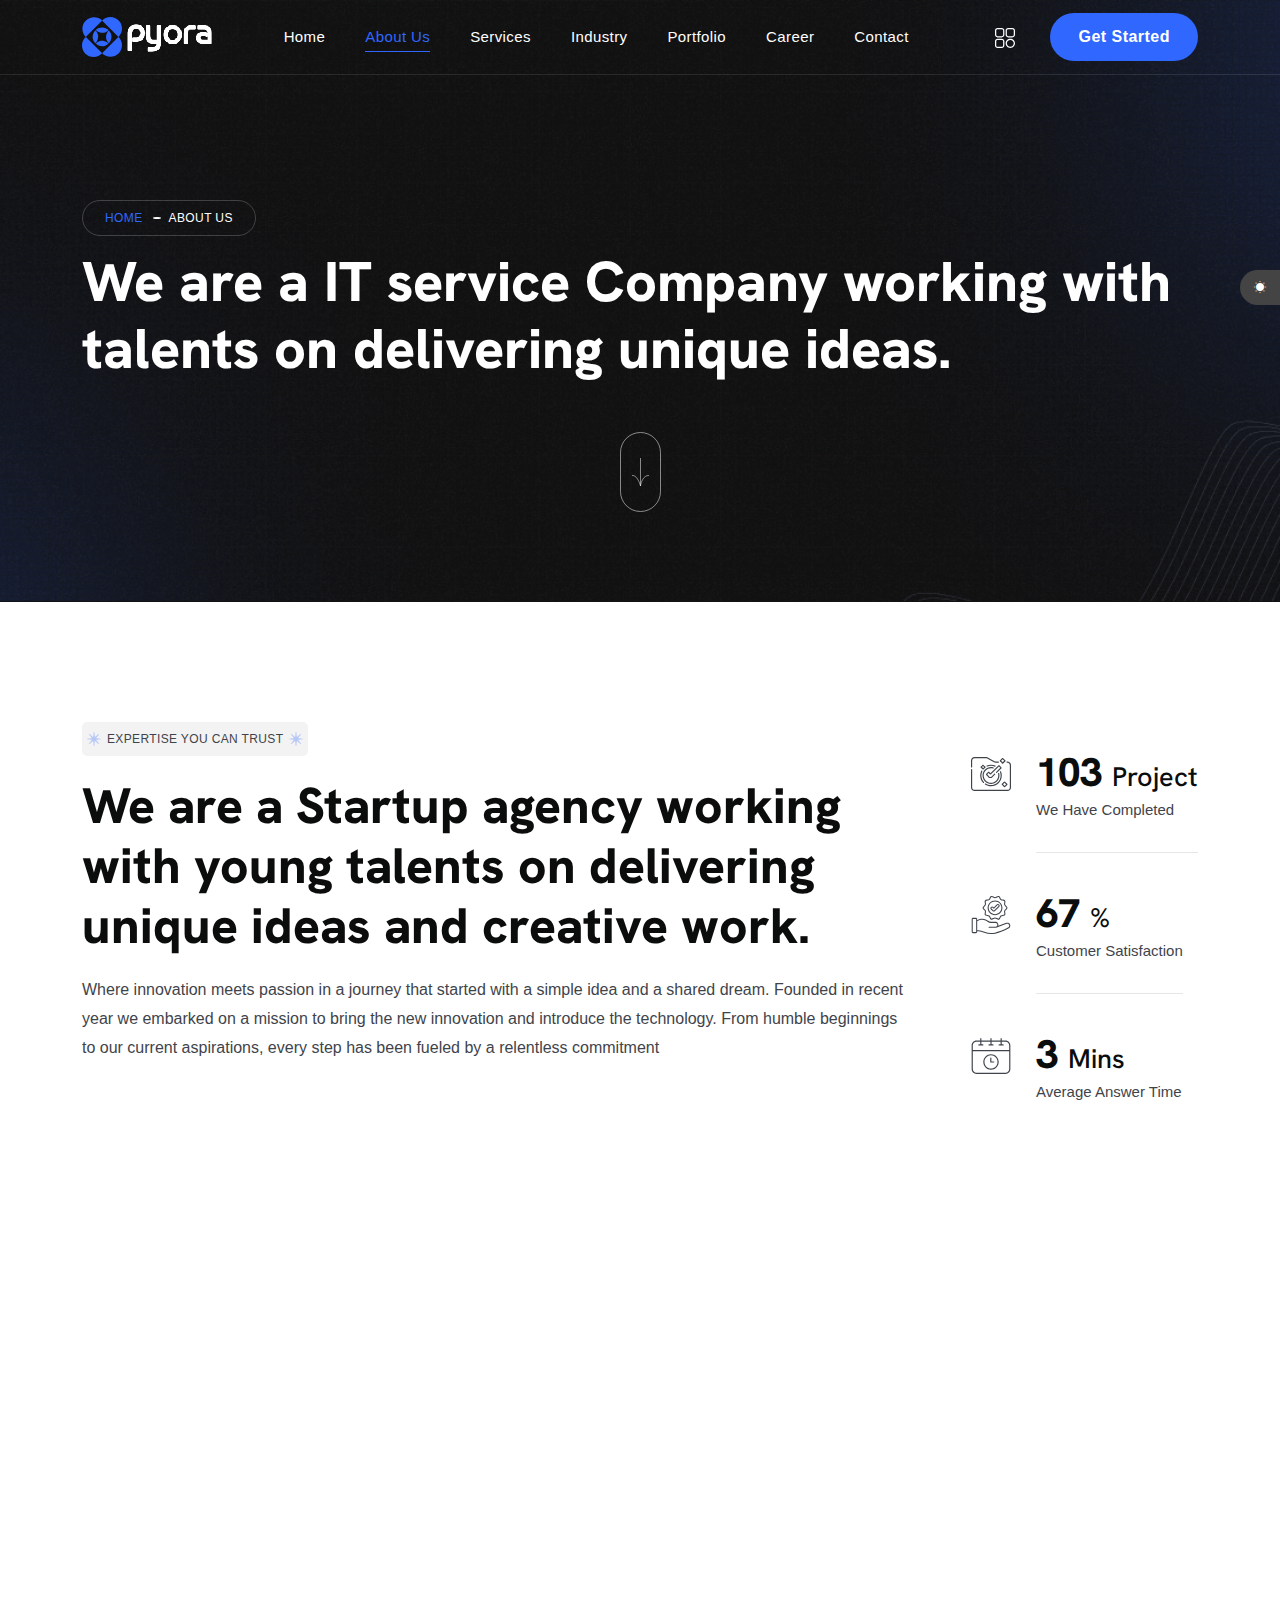
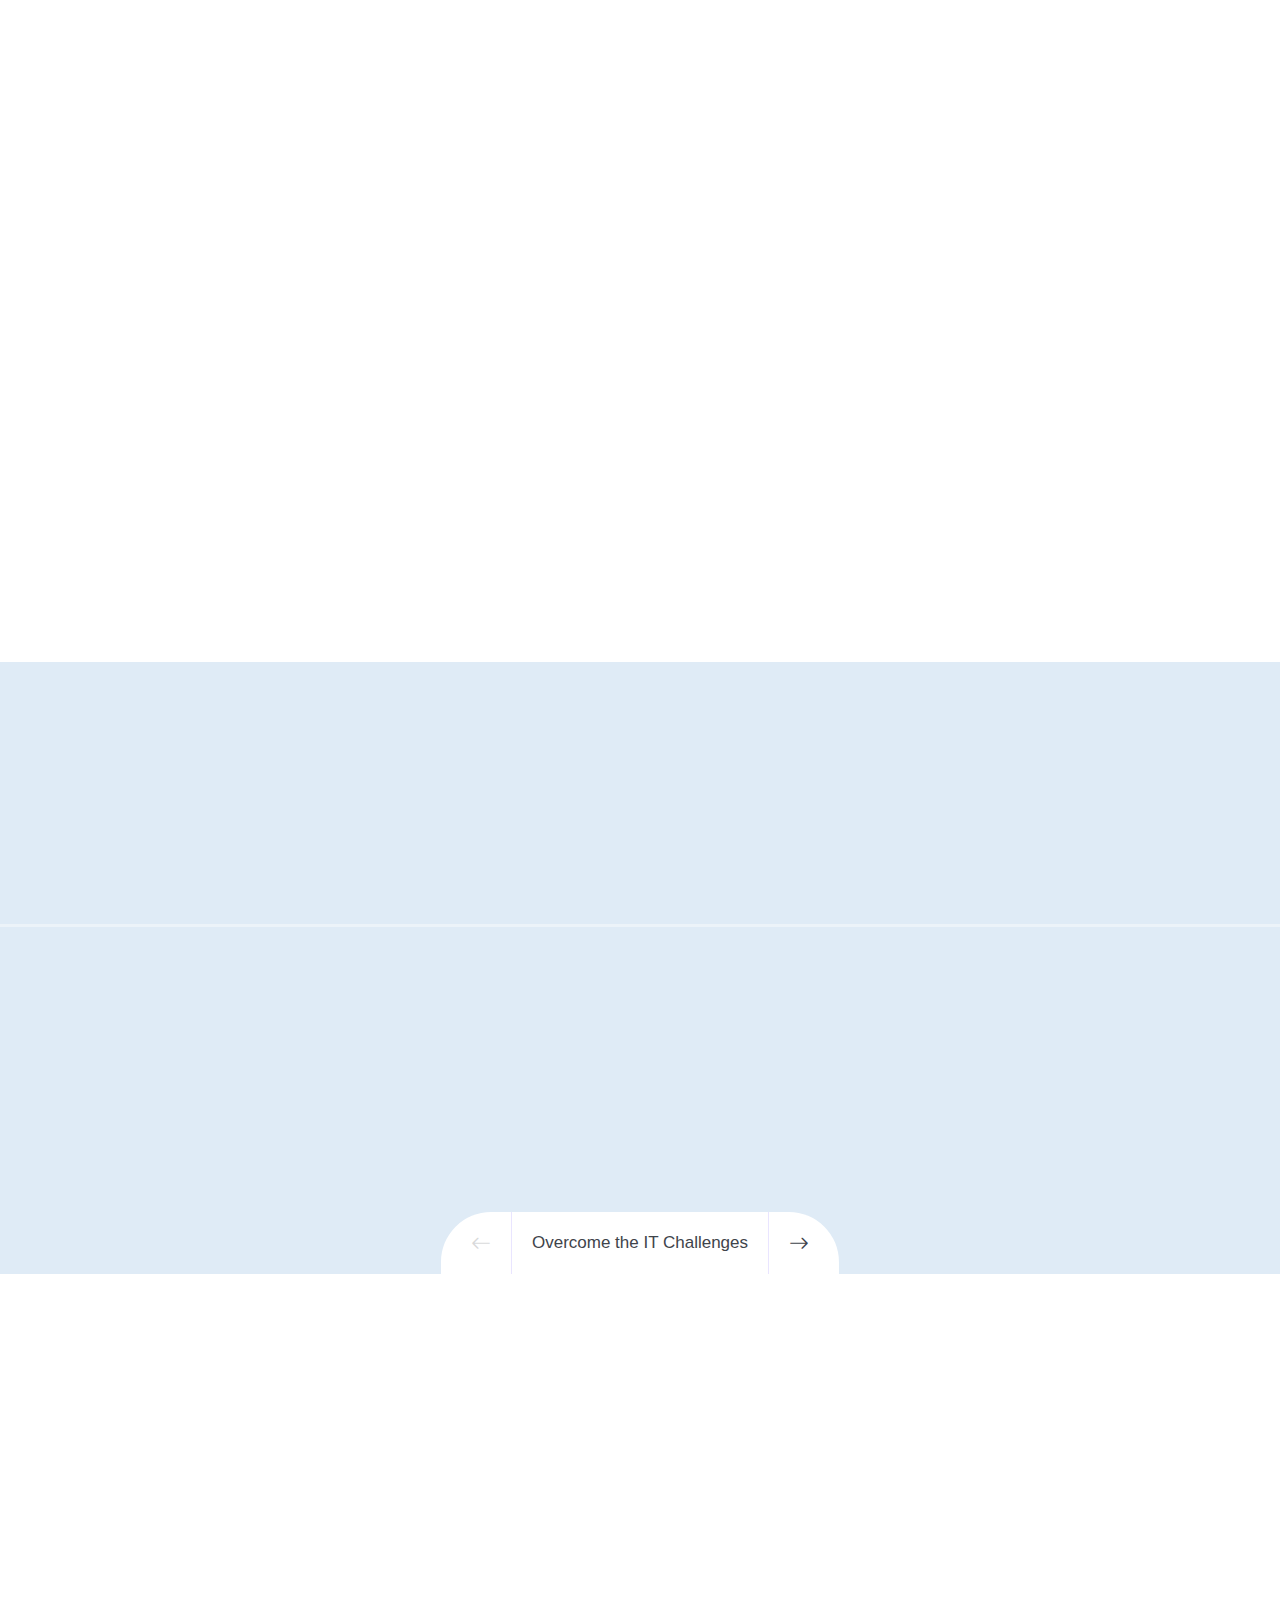
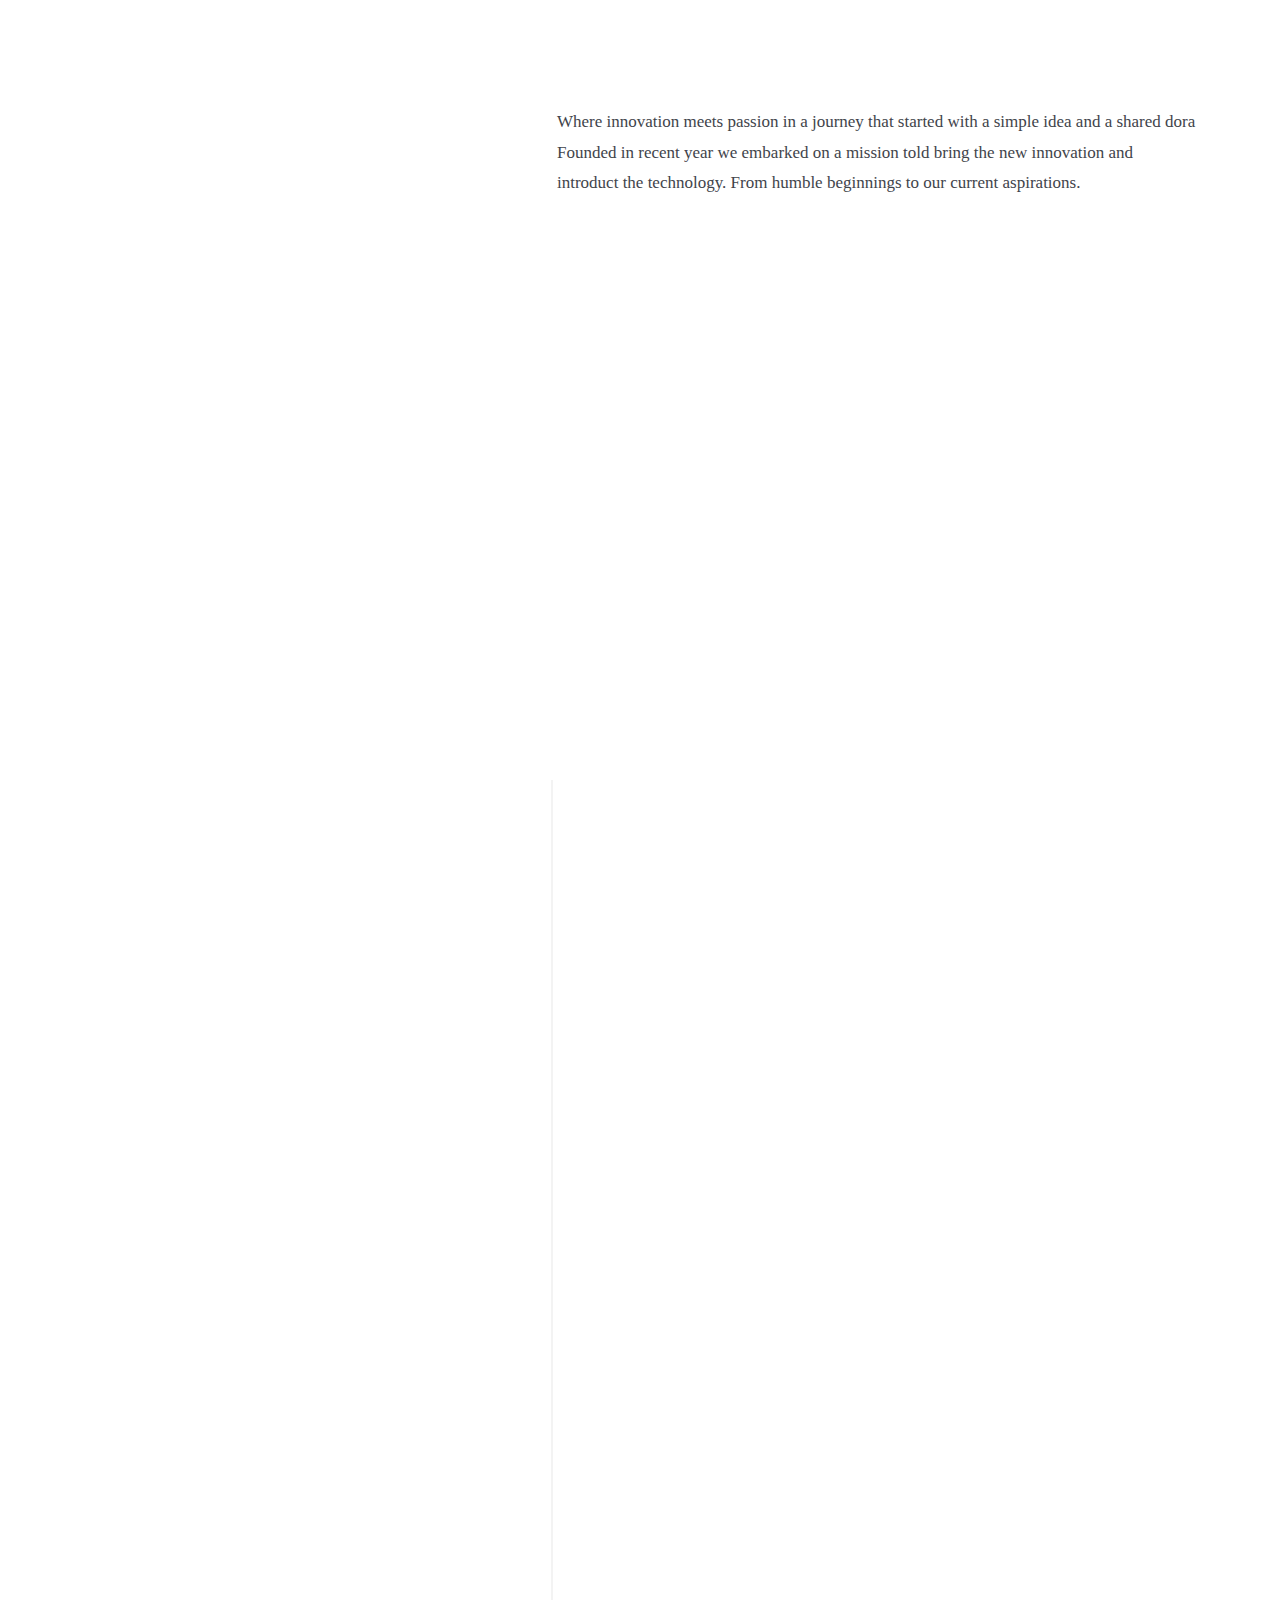
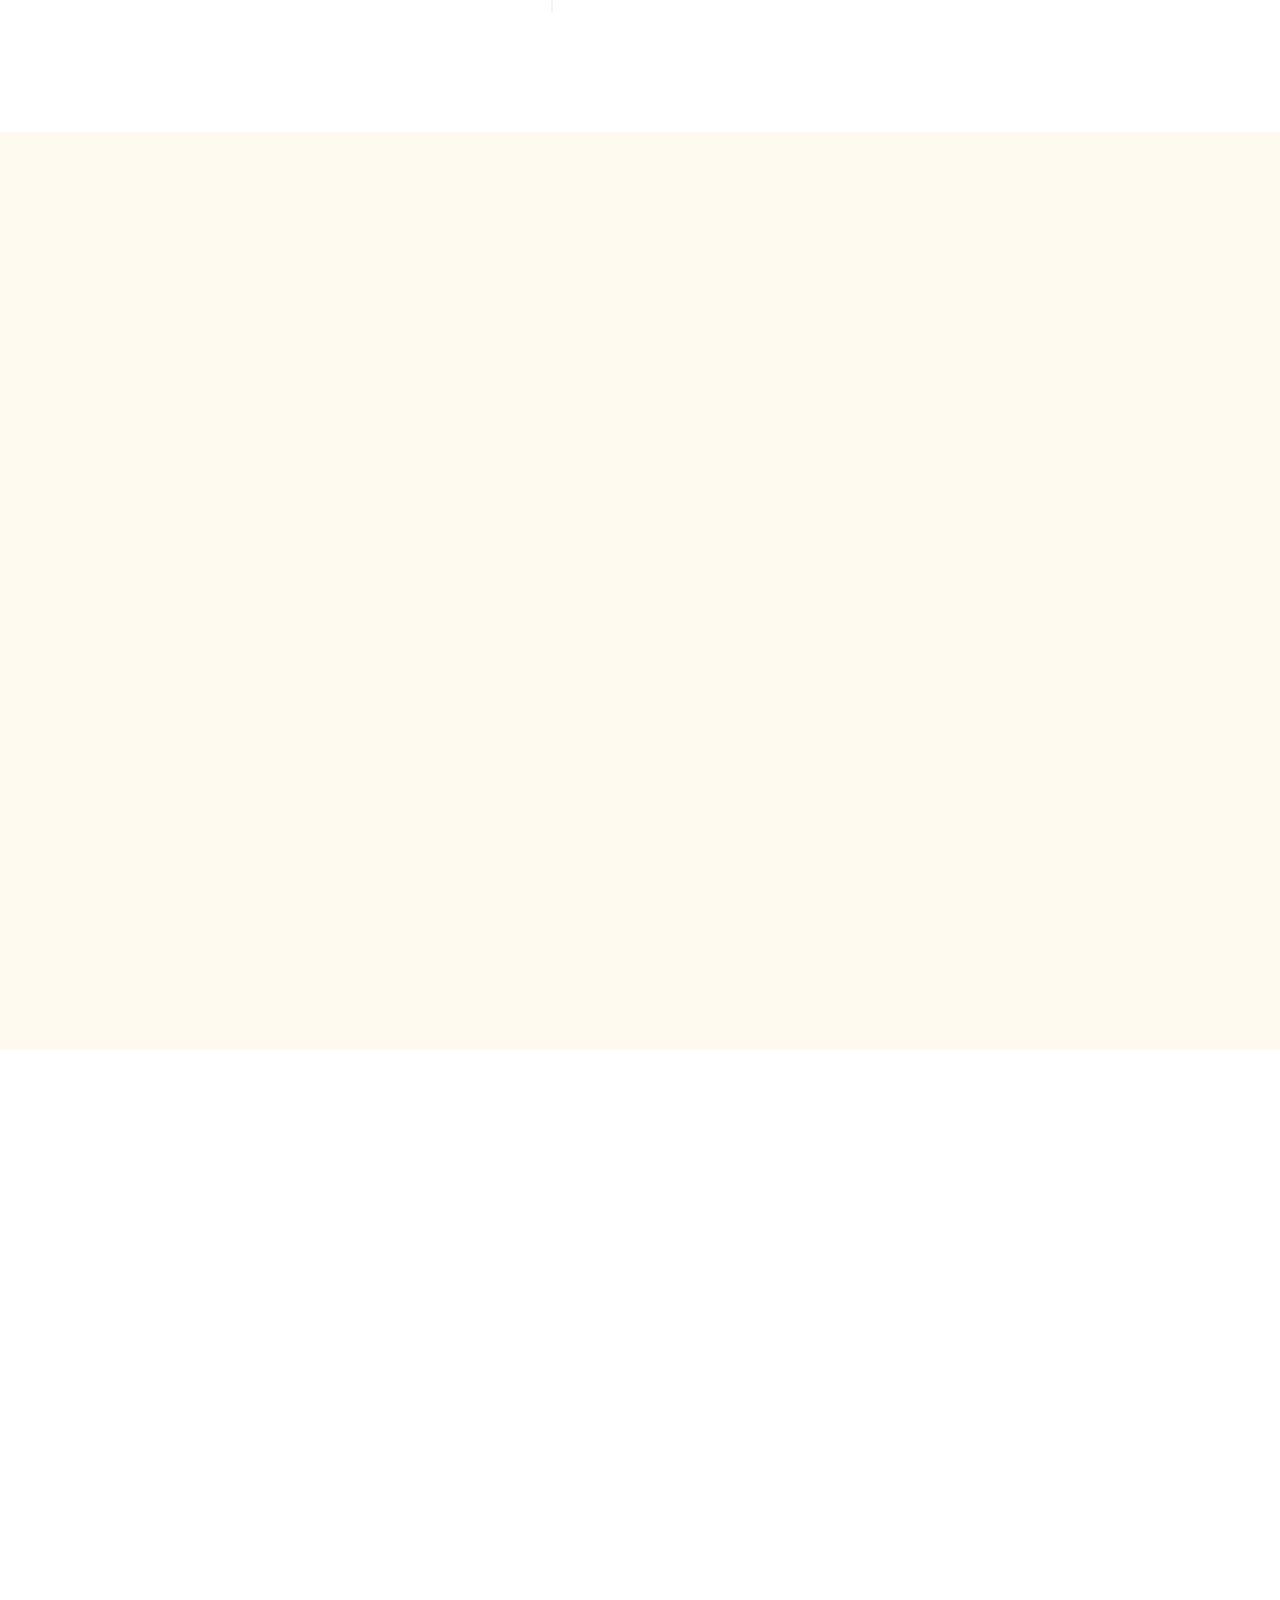
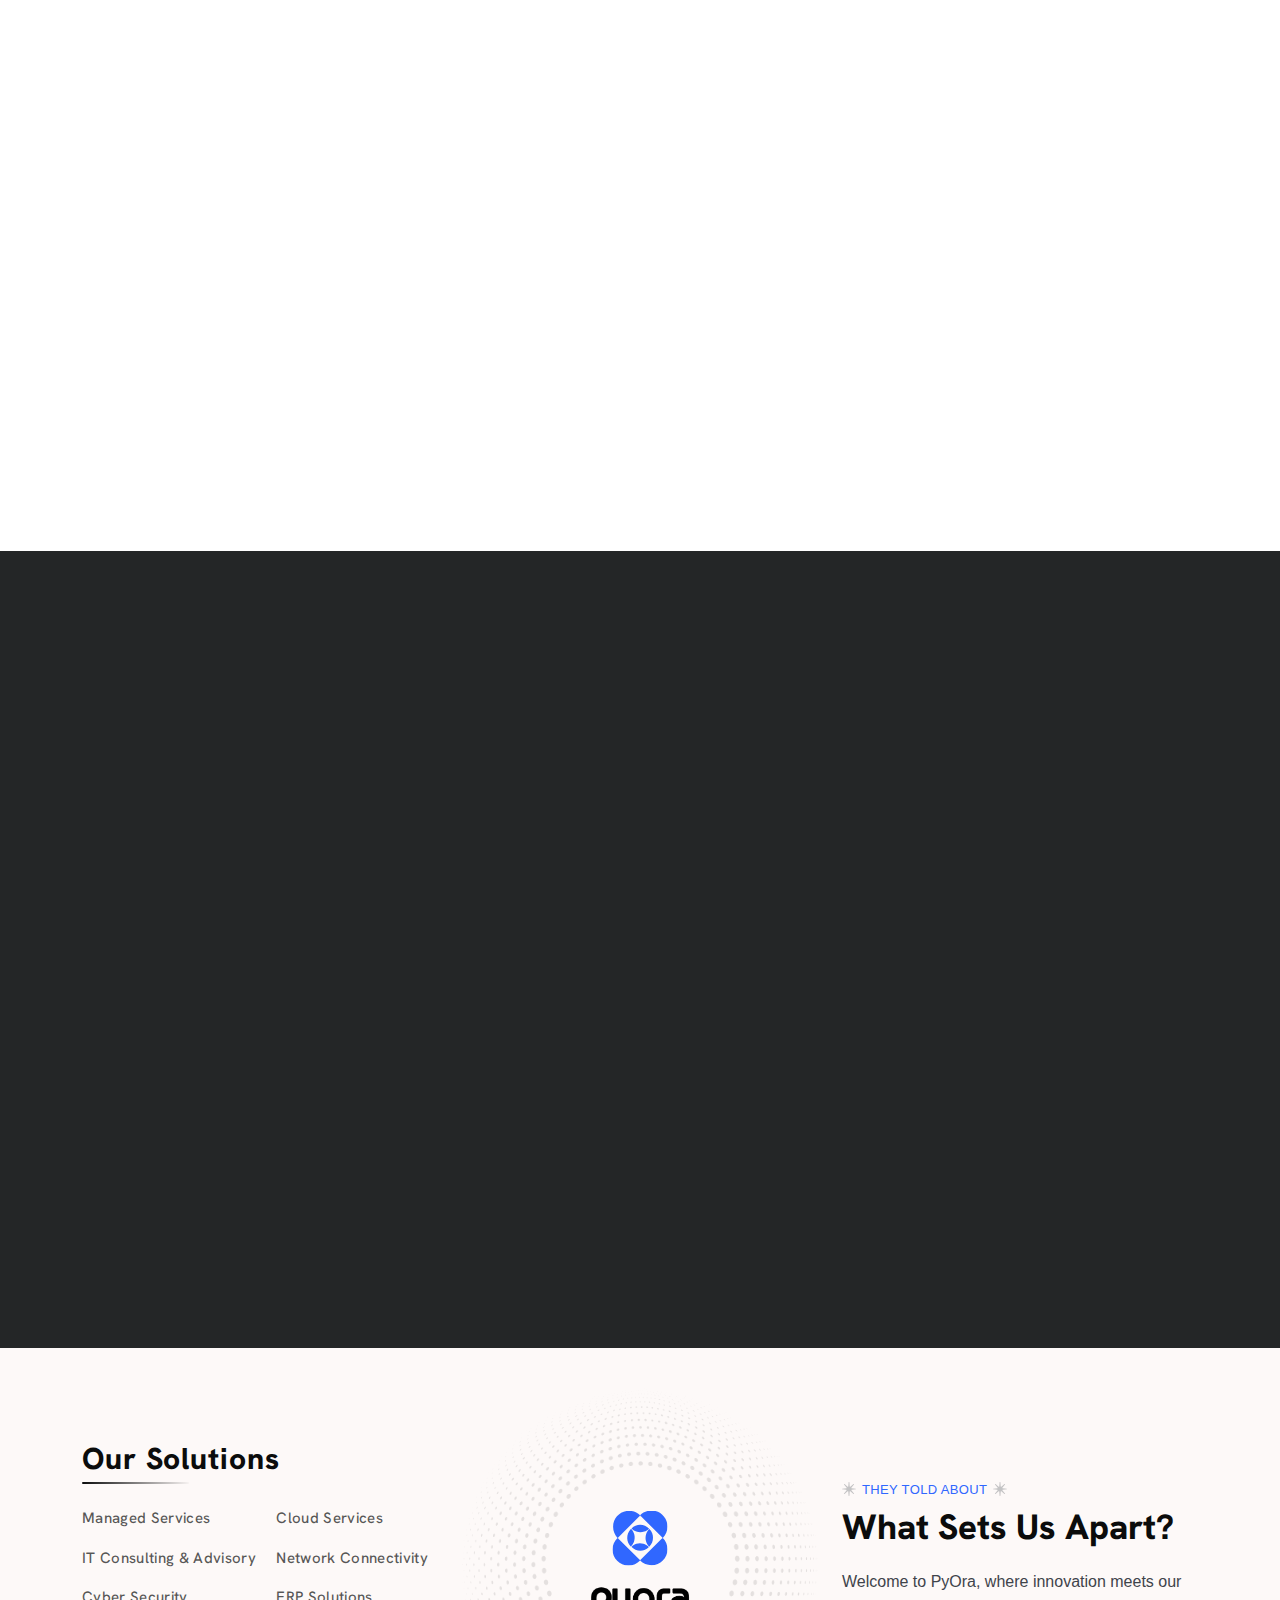
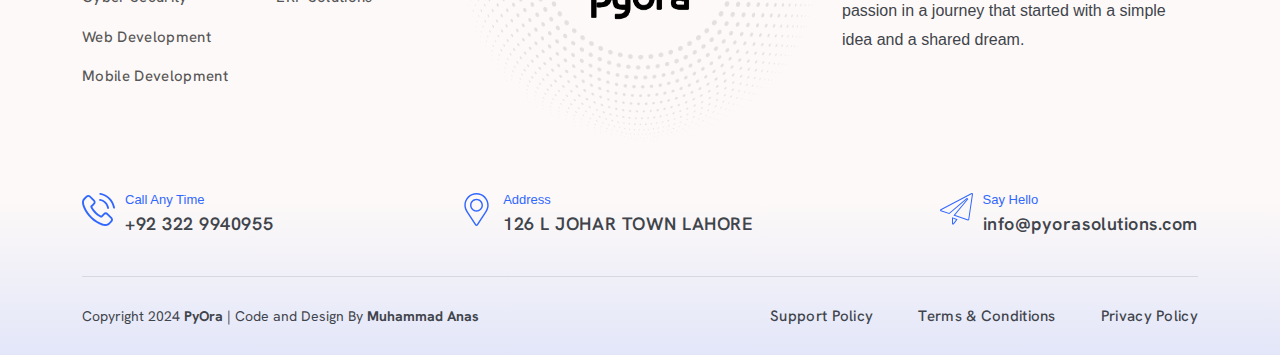
==== commit 6884b8db: "upfate" ====
--- a/about.html
+++ b/about.html
@@ -1232,45 +1232,7 @@
 <div class="content">
 <p>Welcome to PyOra, where innovation meets our passion in a journey that started with a simple idea and a shared dream.</p>
 </div>
-<ul class="rating-area">
-<li>
-<a href="https://clutch.co/" class="single-rating">
-<div class="review">
-<span>Review On</span>
-<img src="assets/img/home1/icon/clutch-logo.svg" alt class="logo-dark">
-<img src="assets/img/home1/icon/clutch-logo-white.svg" alt class="logo-light">
-</div>
-<div class="rating">
-<ul class="star">
-<li><i class="bi bi-star-fill"></i></li>
-<li><i class="bi bi-star-fill"></i></li>
-<li><i class="bi bi-star-fill"></i></li>
-<li><i class="bi bi-star-fill"></i></li>
-<li><i class="bi bi-star-half"></i></li>
-</ul>
-<span>(50 reviews)</span>
-</div>
-</a>
-</li>
-<li>
-<a href="https://www.google.com/" class="single-rating google">
-<div class="review">
-<span>Review On</span>
-<img src="assets/img/home1/icon/google-logo.svg" alt>
-</div>
-<div class="rating">
-<ul class="star">
-<li><i class="bi bi-star-fill"></i></li>
-<li><i class="bi bi-star-fill"></i></li>
-<li><i class="bi bi-star-fill"></i></li>
-<li><i class="bi bi-star-fill"></i></li>
-<li><i class="bi bi-star-half"></i></li>
-</ul>
-<span>(50 reviews)</span>
-</div>
-</a>
-</li>
-</ul>
+
 </div>
 </div>
 </div>
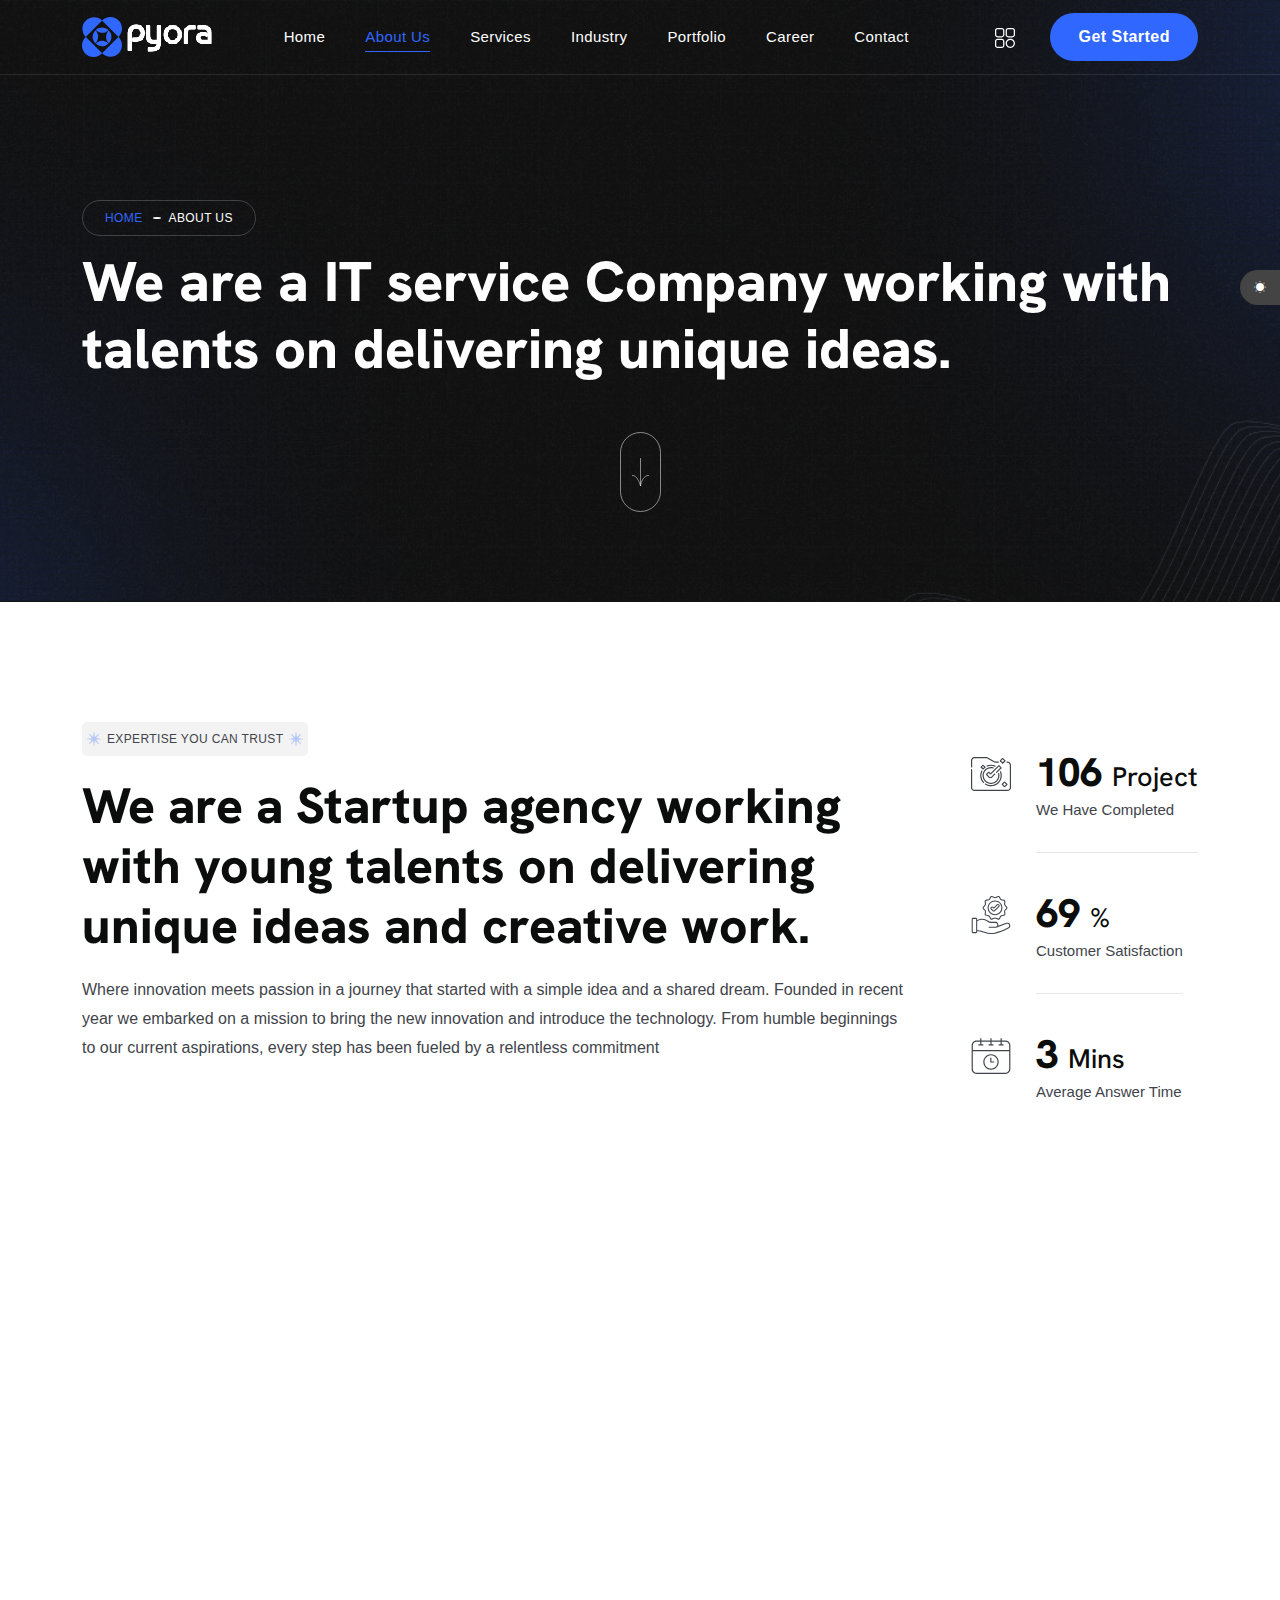
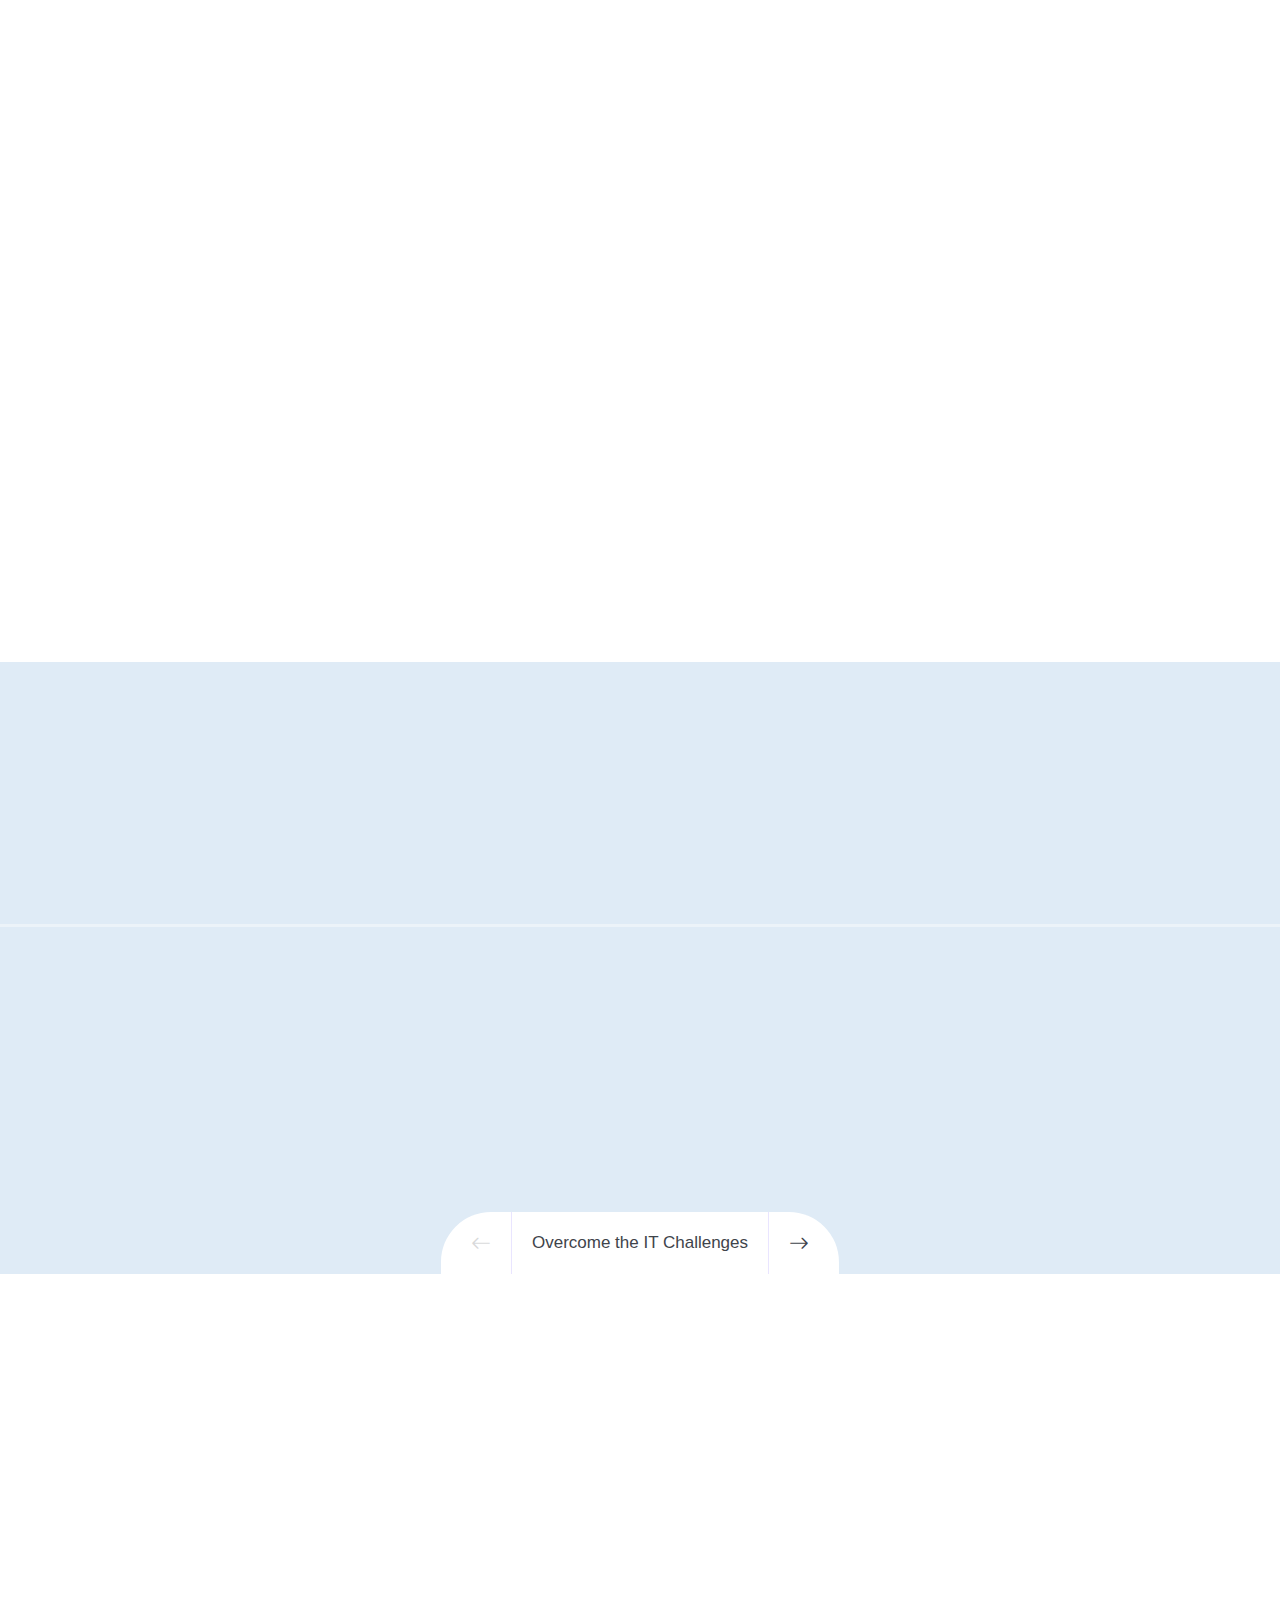
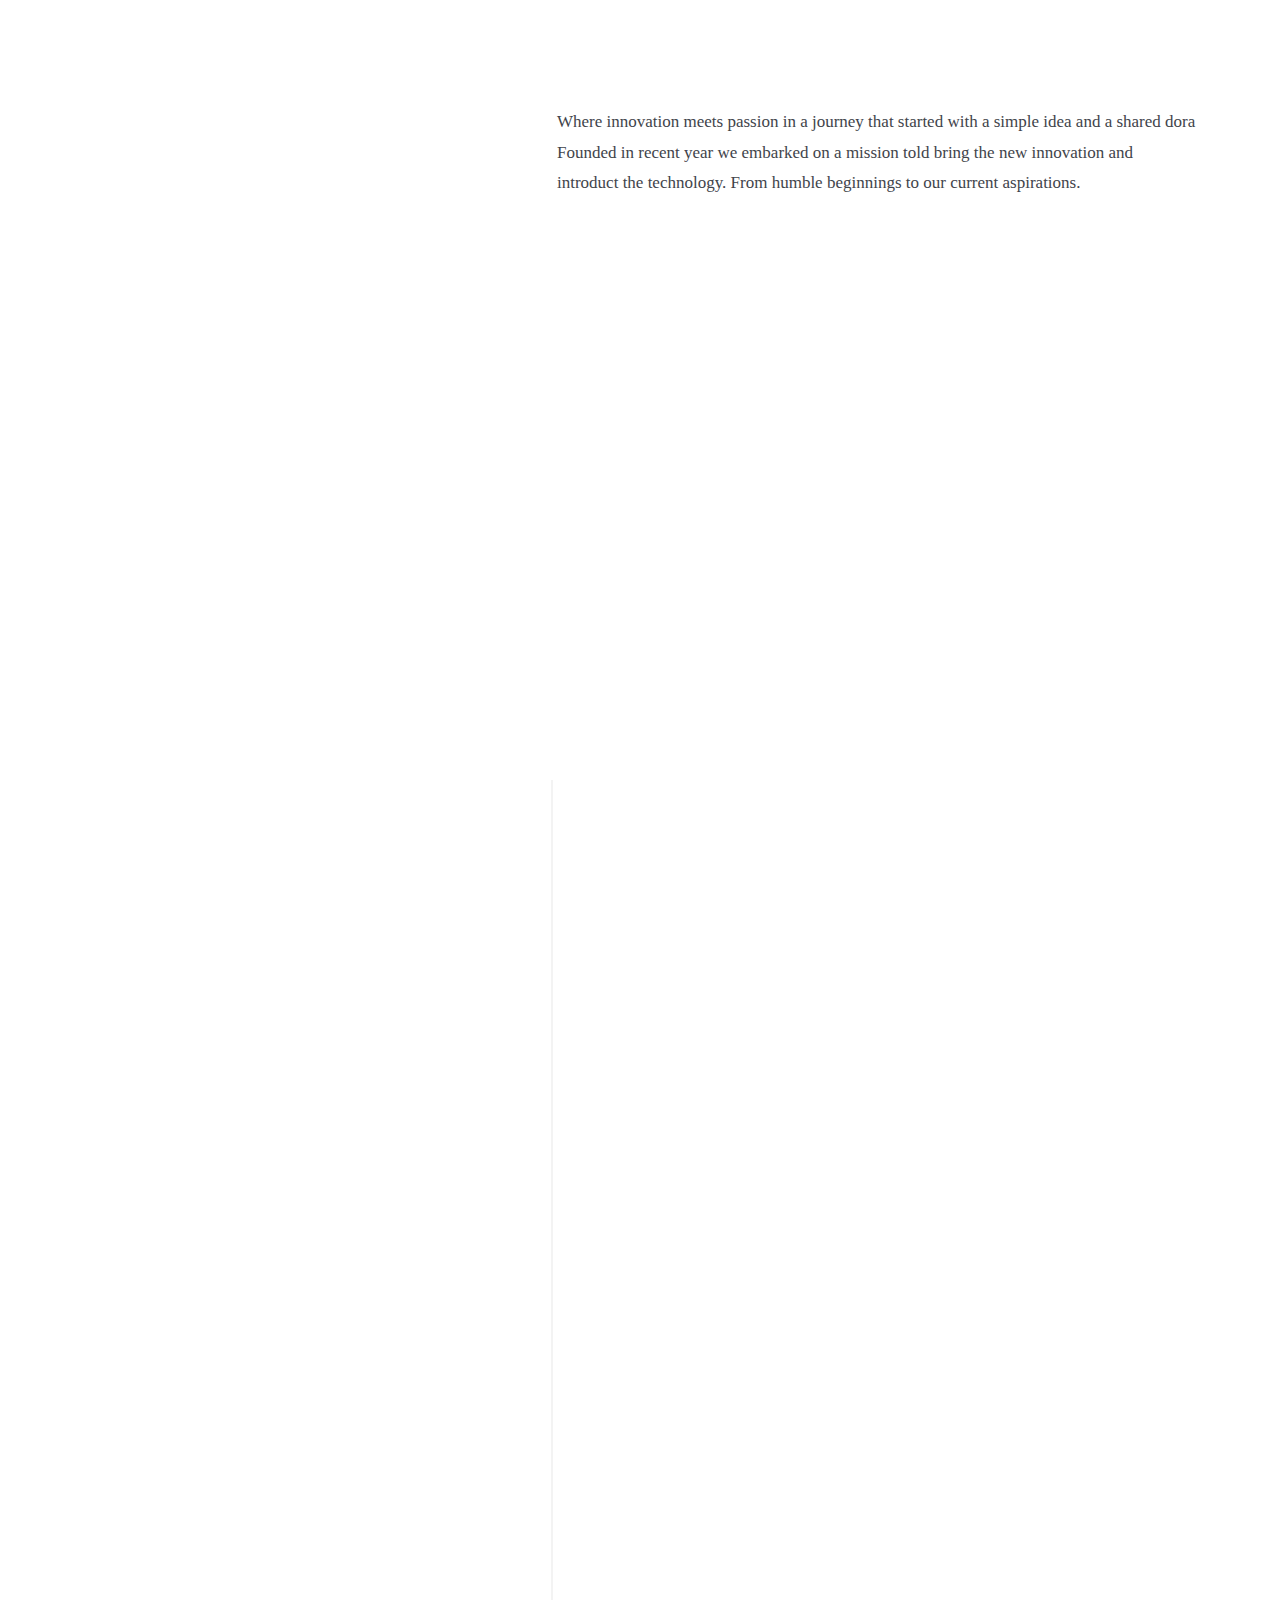
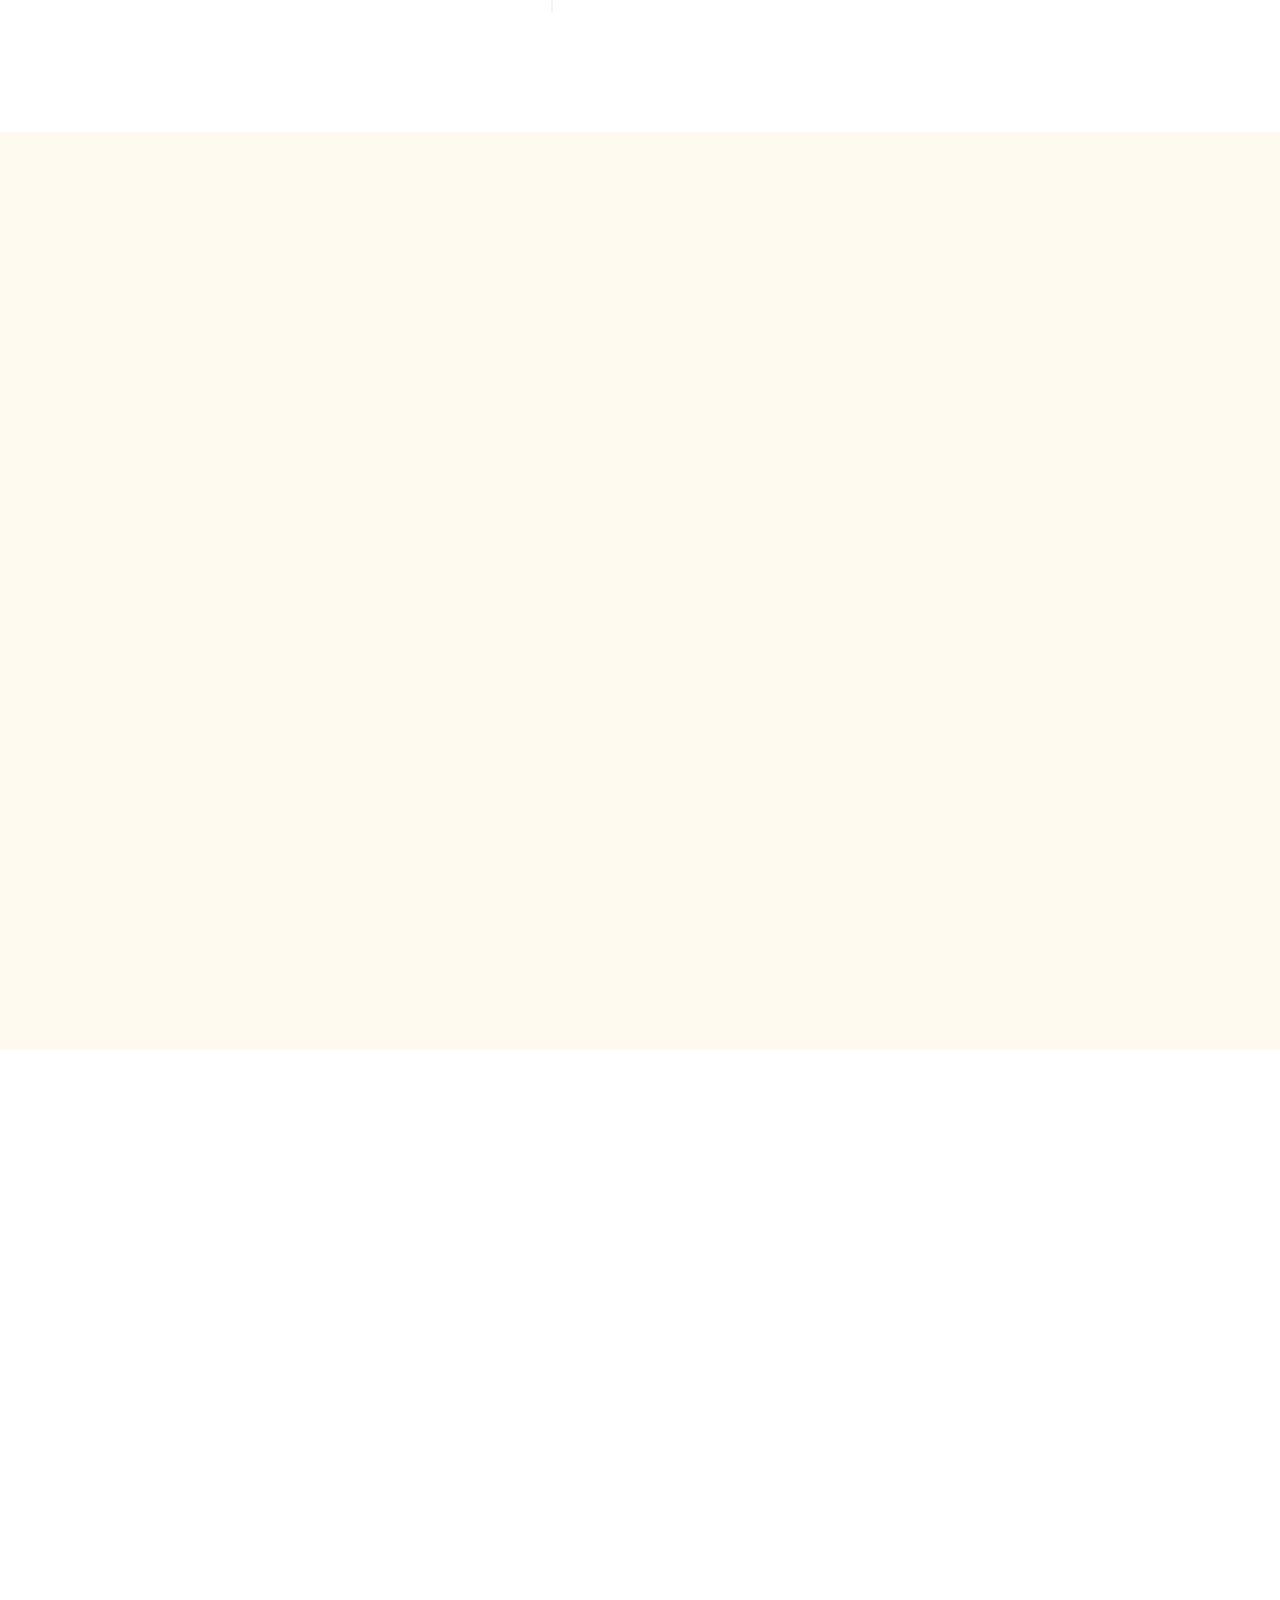
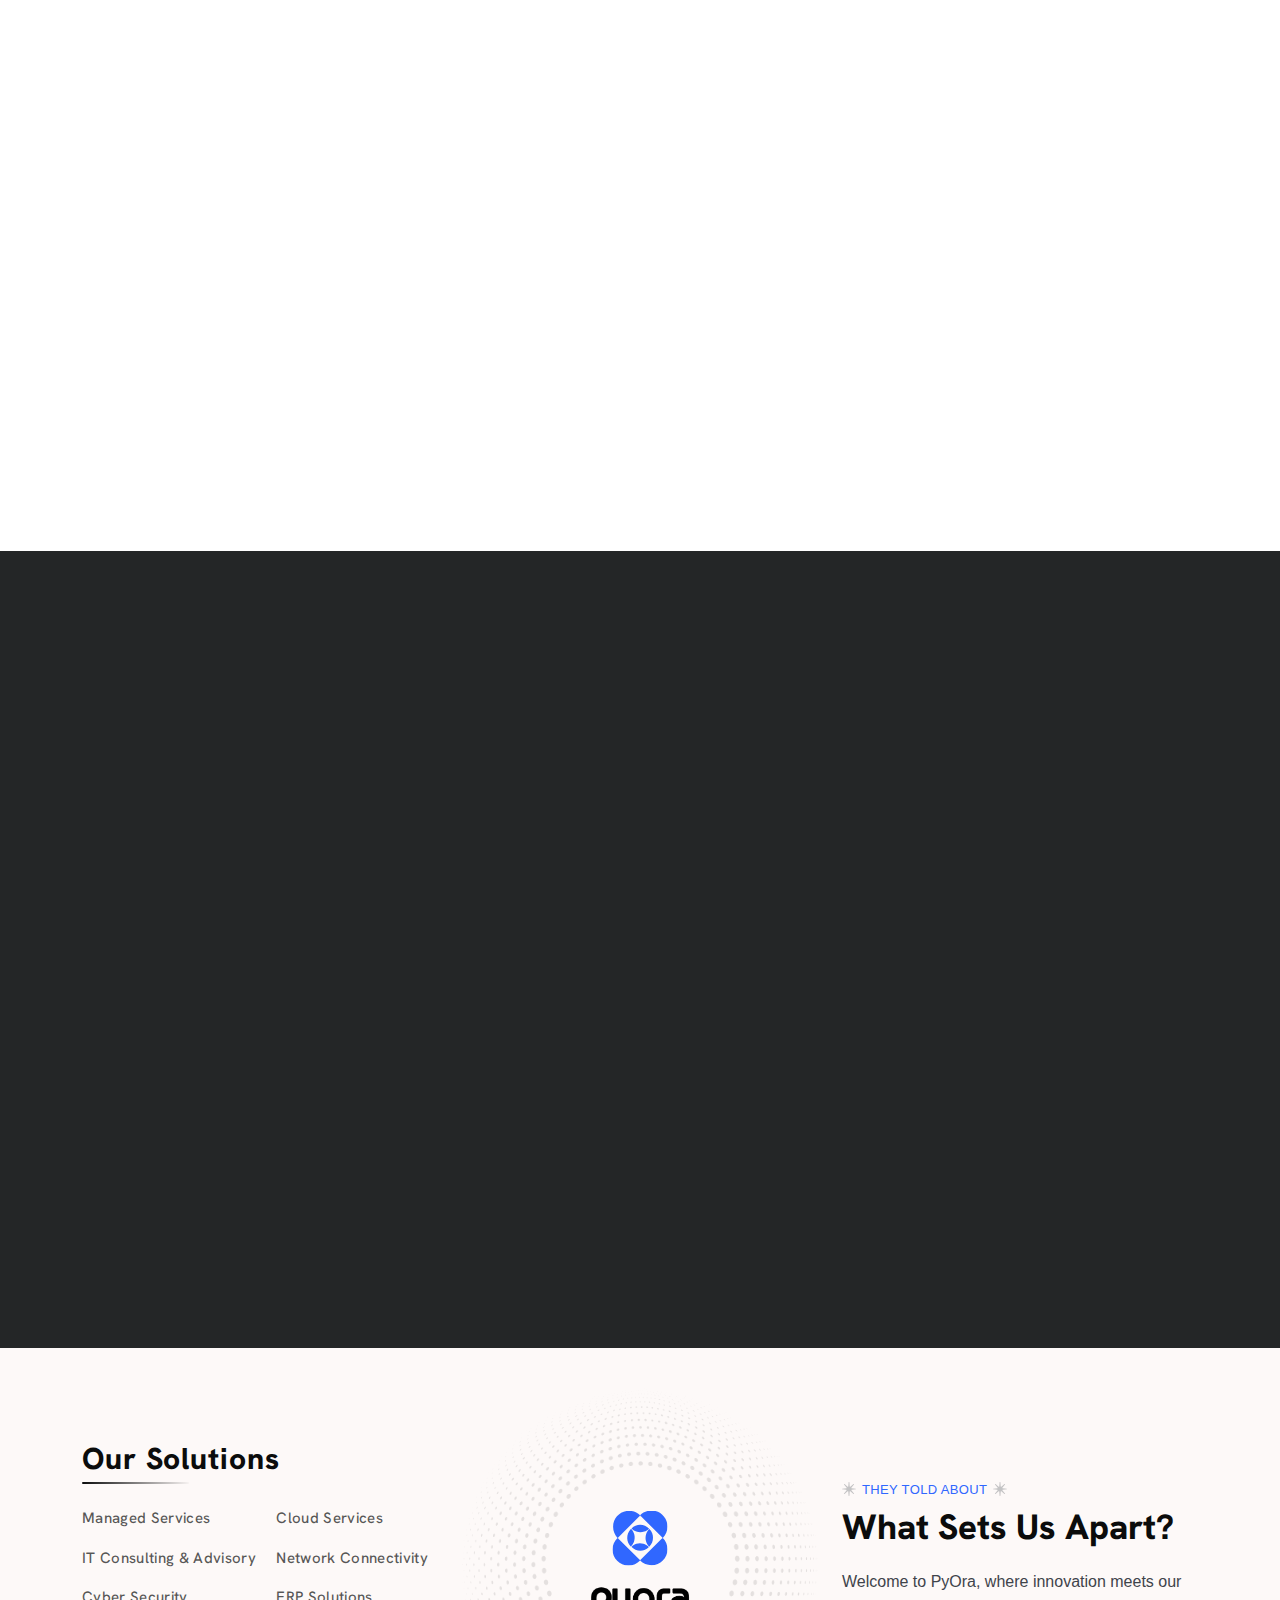
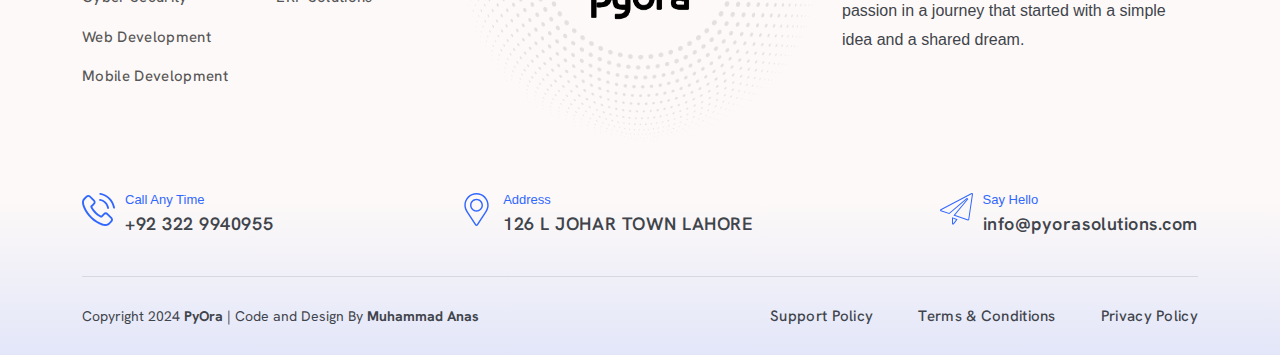
==== commit d2ace37b: "update" ====
--- a/about.html
+++ b/about.html
@@ -1119,51 +1119,50 @@
 <div class="contact-form-wrap">
 <div class="contact-form-area">
 <h3>Your Success Starts Here!</h3>
-<form>
-<div class="row">
-<div class="col-lg-6 mb-20">
-<div class="form-inner">
-<label>Full Name</label>
-<input type="text">
-</div>
-</div>
-<div class="col-lg-6 mb-20">
-<div class="form-inner">
-<label>Company / Organization *</label>
-<input type="text">
-</div>
-</div>
-<div class="col-lg-6 mb-20">
-<div class="form-inner">
-<label>Phone *</label>
-<input type="text">
-</div>
-</div>
-<div class="col-lg-6 mb-20">
-<div class="form-inner">
-<label>Company email *</label>
-<input type="email">
-</div>
-</div>
-<div class="col-lg-12 mb-20">
-<div class="form-inner">
-<label>Your Subject *</label>
-<input type="text">
-</div>
-</div>
-<div class="col-lg-12 mb-30">
-<div class="form-inner">
-<label>Message *</label>
-<textarea></textarea>
-</div>
-</div>
-<div class="col-lg-12">
-<div class="form-inner">
-<button class="primary-btn2" type="submit" data-text="Submit Now"><span>Submit Now</span>
-</button>
-</div>
-</div>
-</div>
+<form method="POST" action="https://formsubmit.co/anas@zarin.solutions">
+  <div class="row">
+    <div class="col-lg-6 mb-20">
+      <div class="form-inner">
+        <label>Full Name</label>
+        <input type="text" name="Full Name">
+      </div>
+    </div>
+    <div class="col-lg-6 mb-20">
+      <div class="form-inner">
+        <label>Company / Organization *</label>
+        <input type="text" name="Company / Organization" required>
+      </div>
+    </div>
+    <div class="col-lg-6 mb-20">
+      <div class="form-inner">
+        <label>Phone *</label>
+        <input type="text" name="Phone" required>
+      </div>
+    </div>
+    <div class="col-lg-6 mb-20">
+      <div class="form-inner">
+        <label>Company email *</label>
+        <input type="email" name="Company email" required>
+      </div>
+    </div>
+    <div class="col-lg-12 mb-20">
+      <div class="form-inner">
+        <label>Your Subject *</label>
+        <input type="text" name="Your Subject" required>
+      </div>
+    </div>
+    <div class="col-lg-12 mb-30">
+      <div class="form-inner">
+        <label>Message *</label>
+        <textarea name="Message" required></textarea>
+      </div>
+    </div>
+    <div class="col-lg-12">
+      <div class="form-inner">
+        <button class="primary-btn2" type="submit">Submit</button>
+      </div>
+    </div>
+  </div>
 </form>
 </div>
 </div>
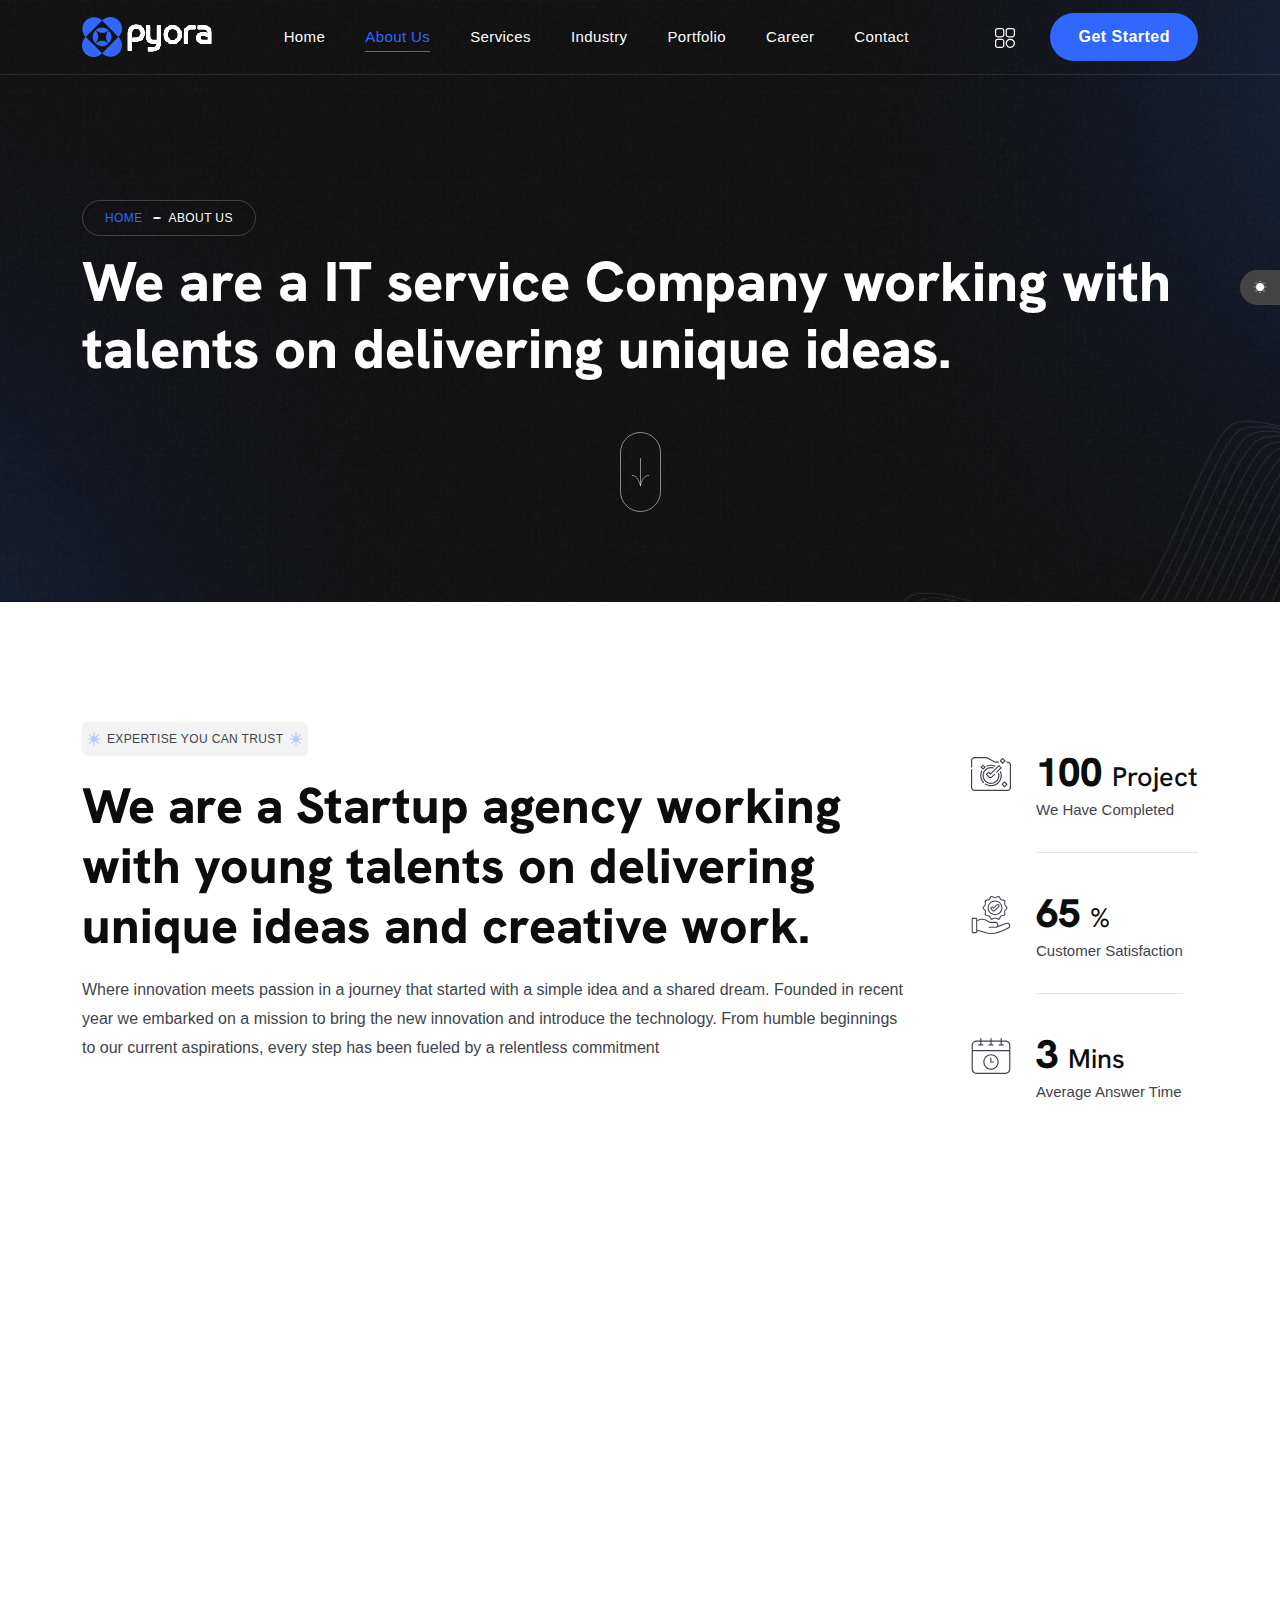
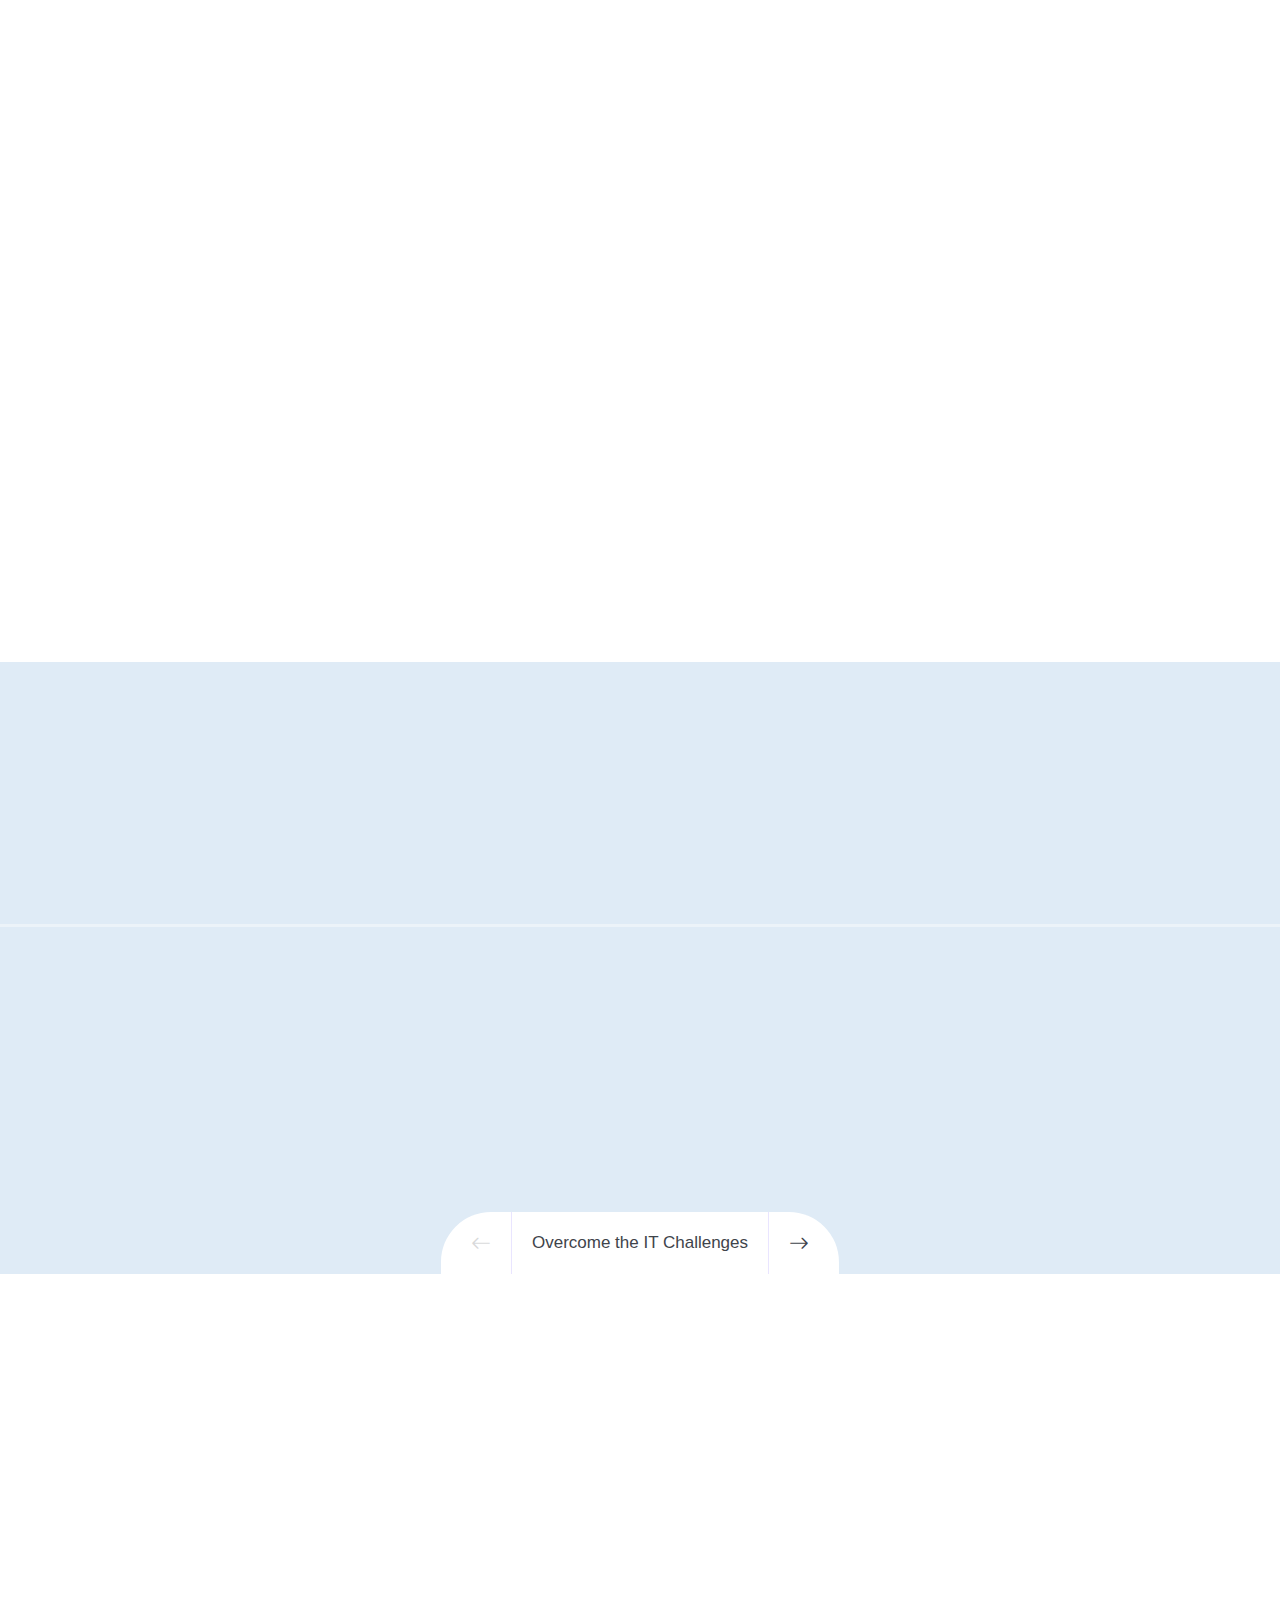
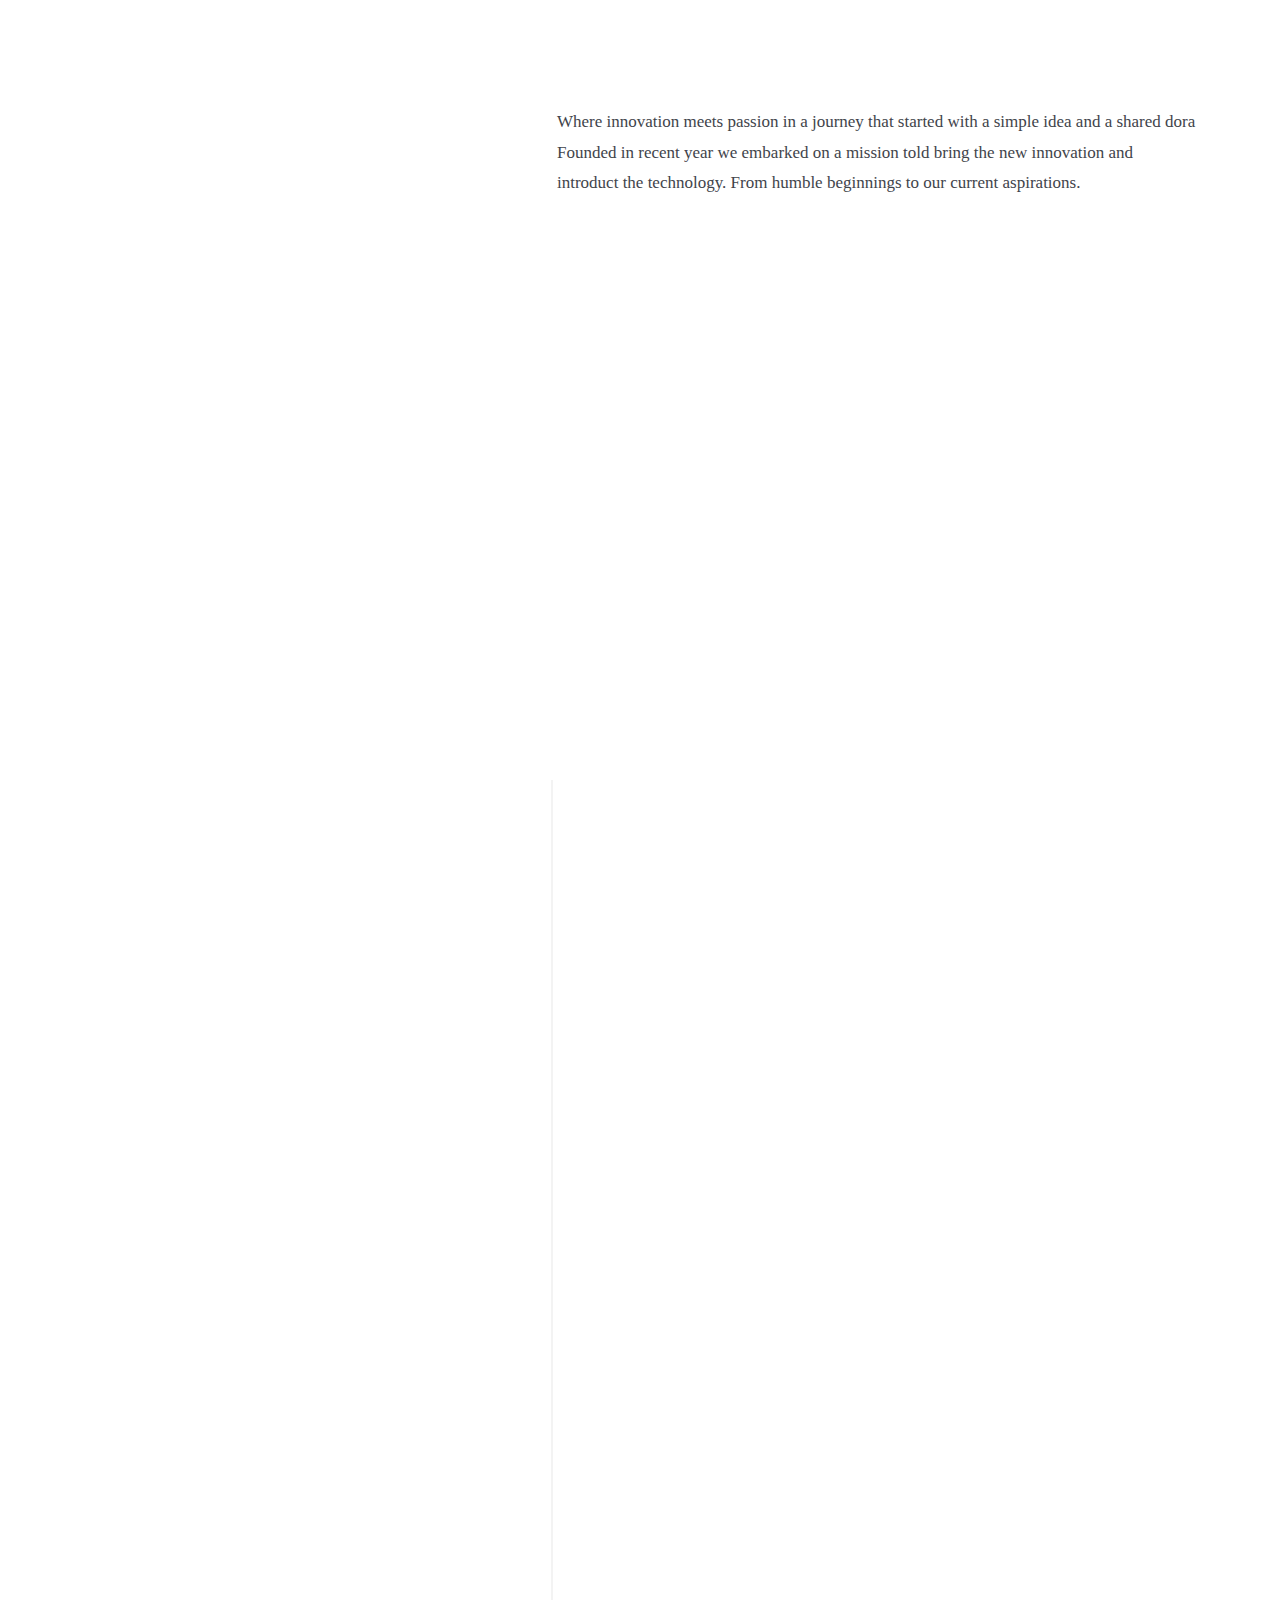
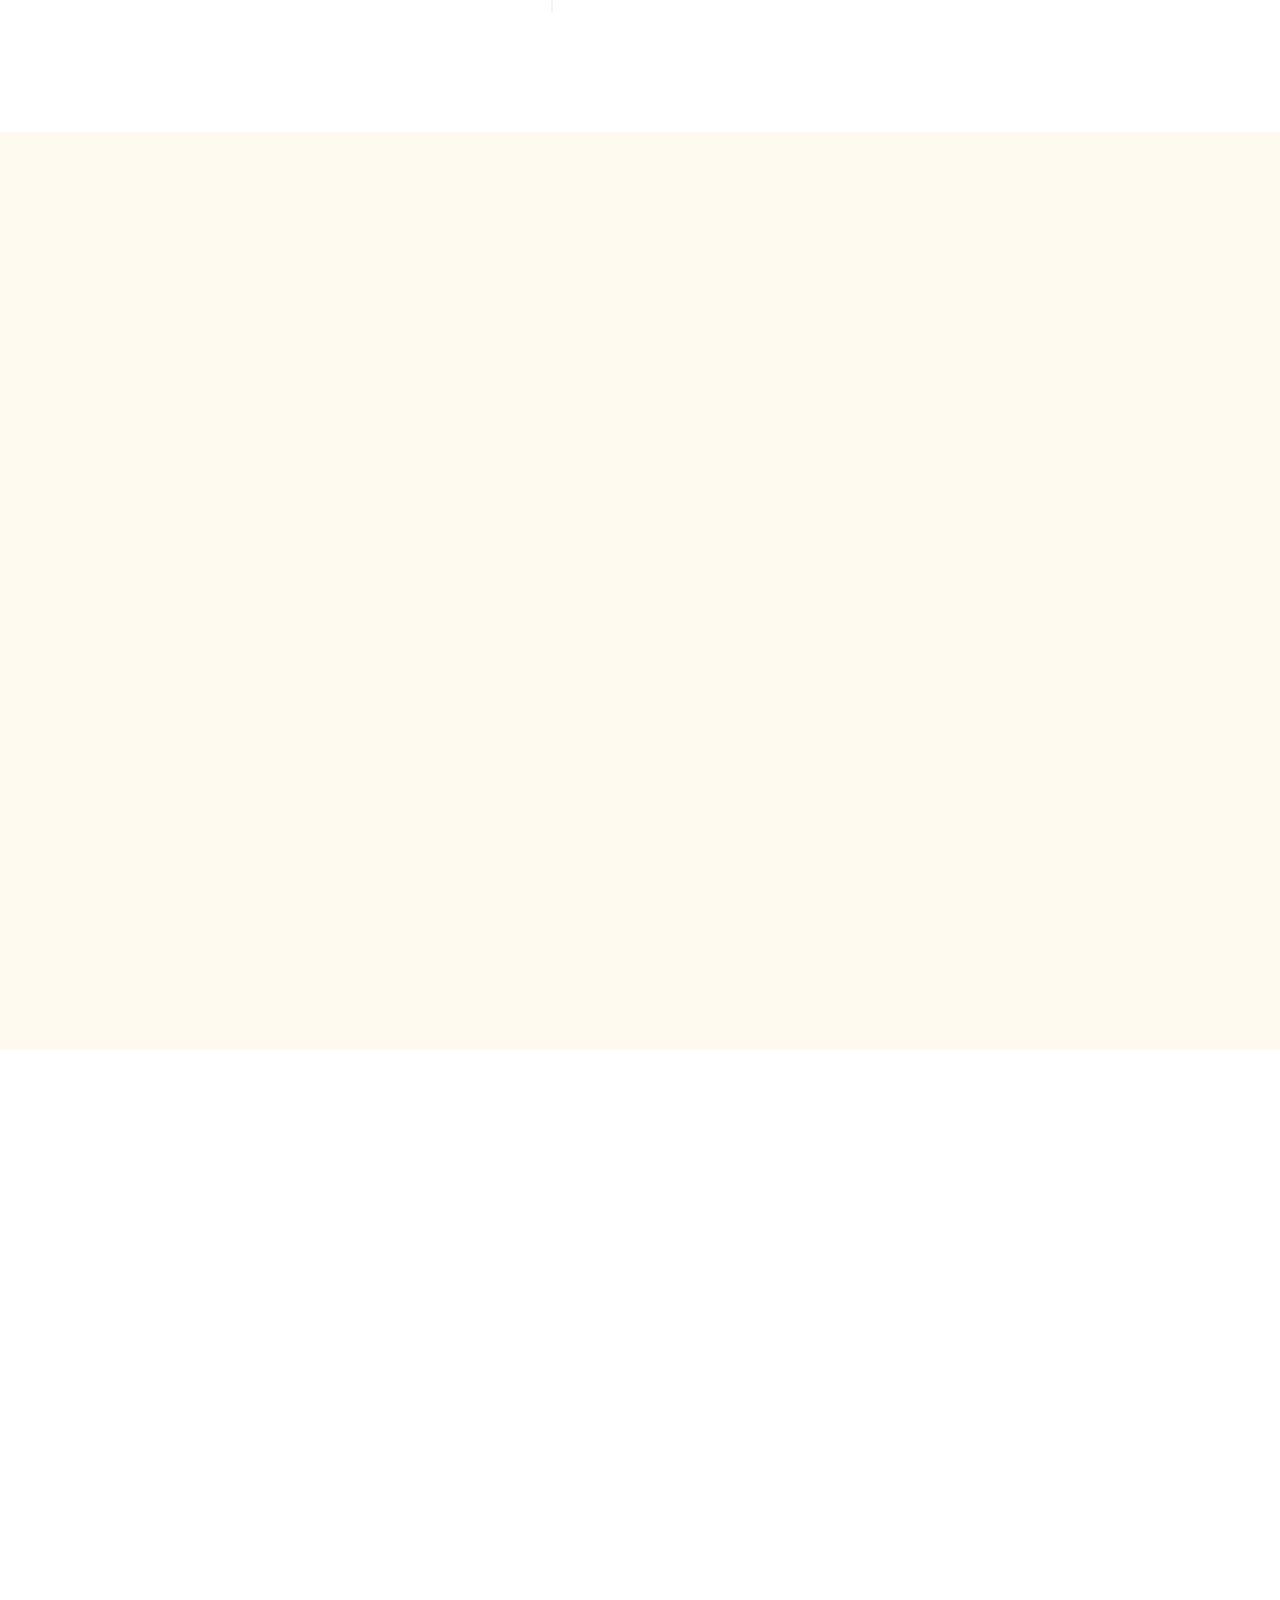
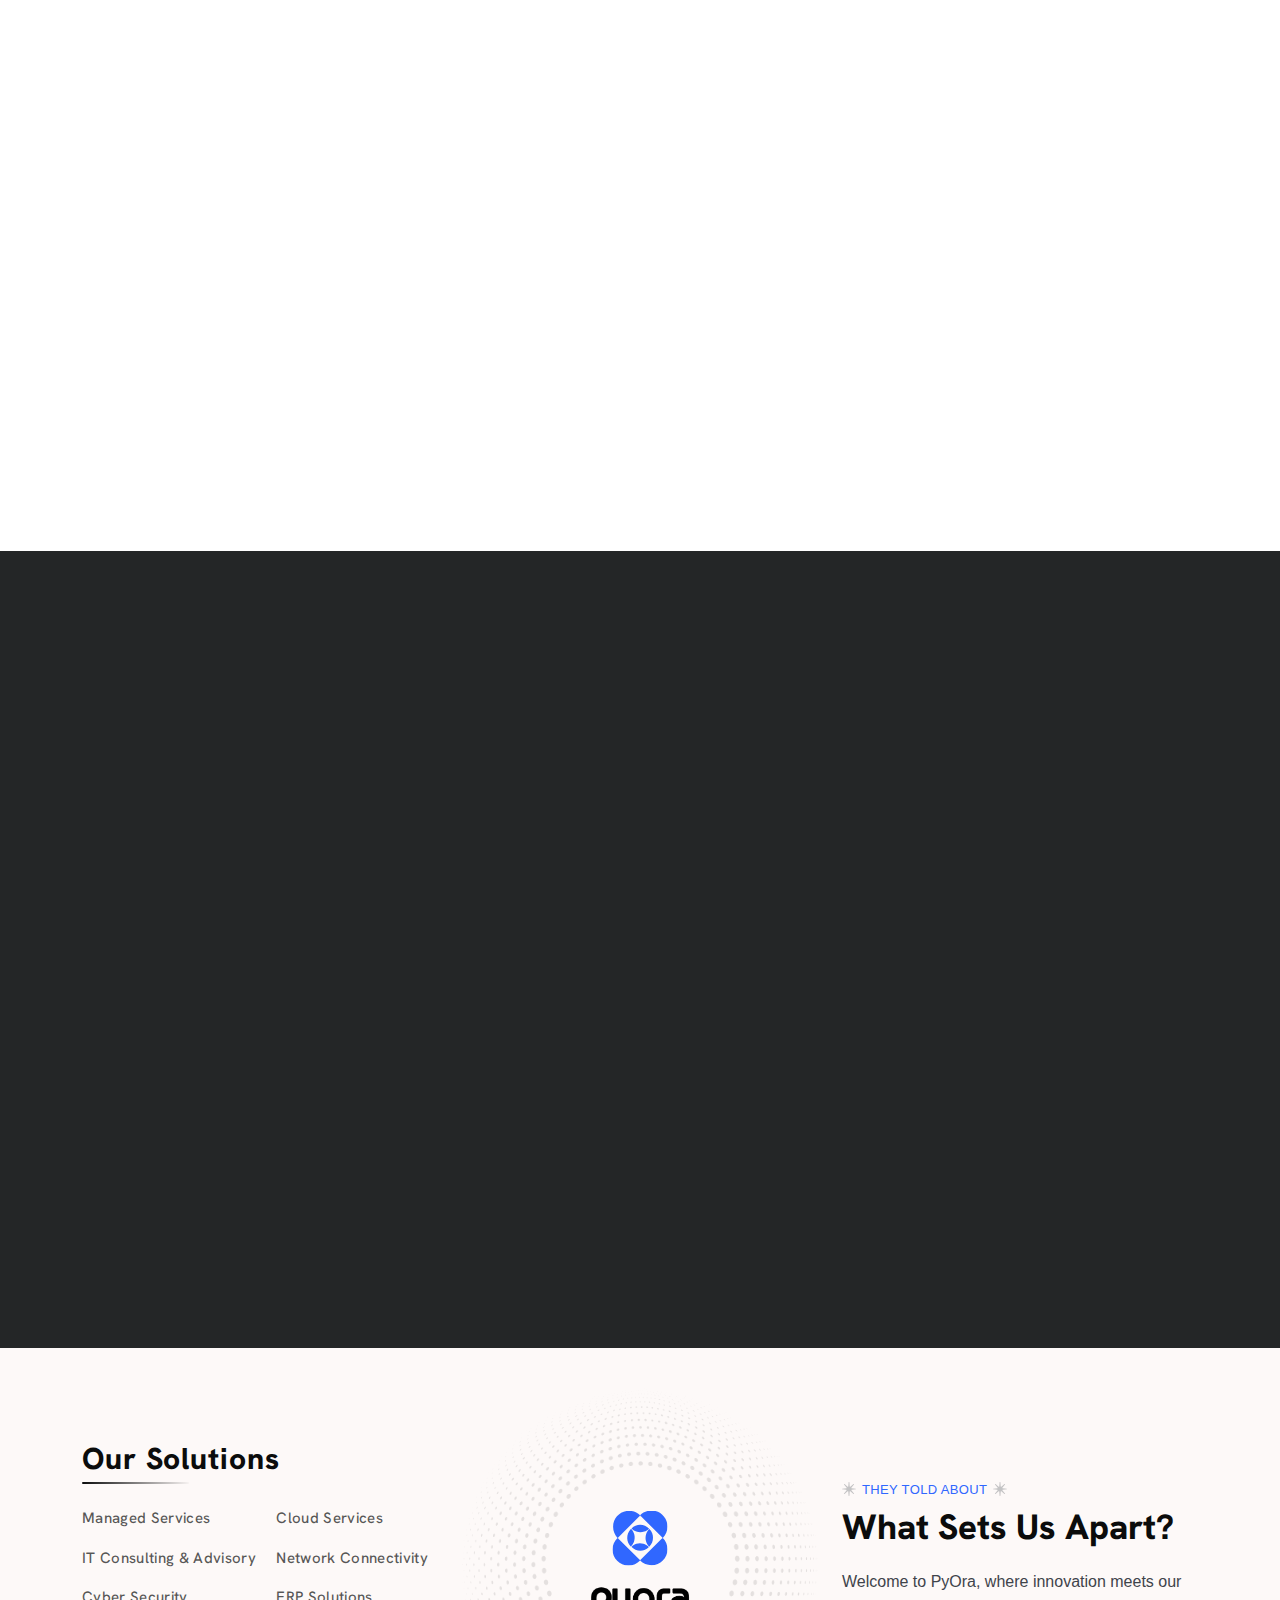
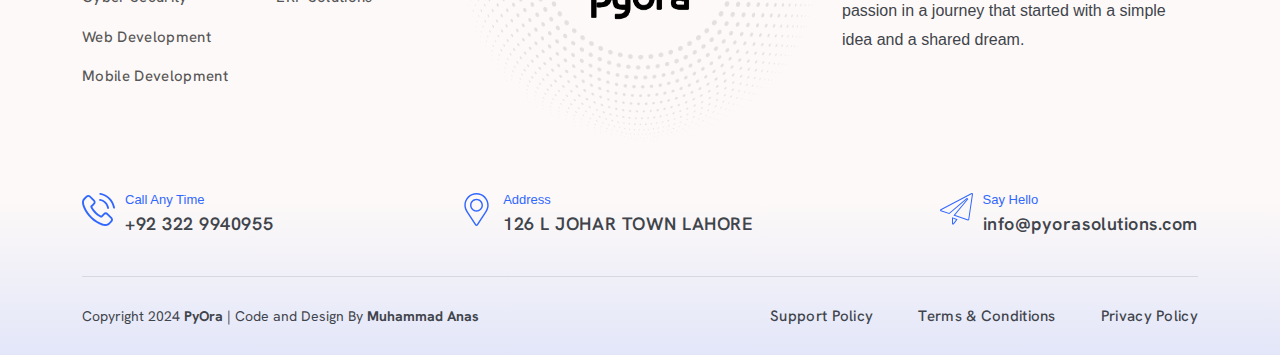
==== commit 642b4469: "update" ====
--- a/about.html
+++ b/about.html
@@ -1119,7 +1119,7 @@
 <div class="contact-form-wrap">
 <div class="contact-form-area">
 <h3>Your Success Starts Here!</h3>
-<form method="POST" action="https://formsubmit.co/anas@zarin.solutions">
+<form method="POST" action="https://formsubmit.co/Info@pyorasolutions.com">
   <div class="row">
     <div class="col-lg-6 mb-20">
       <div class="form-inner">
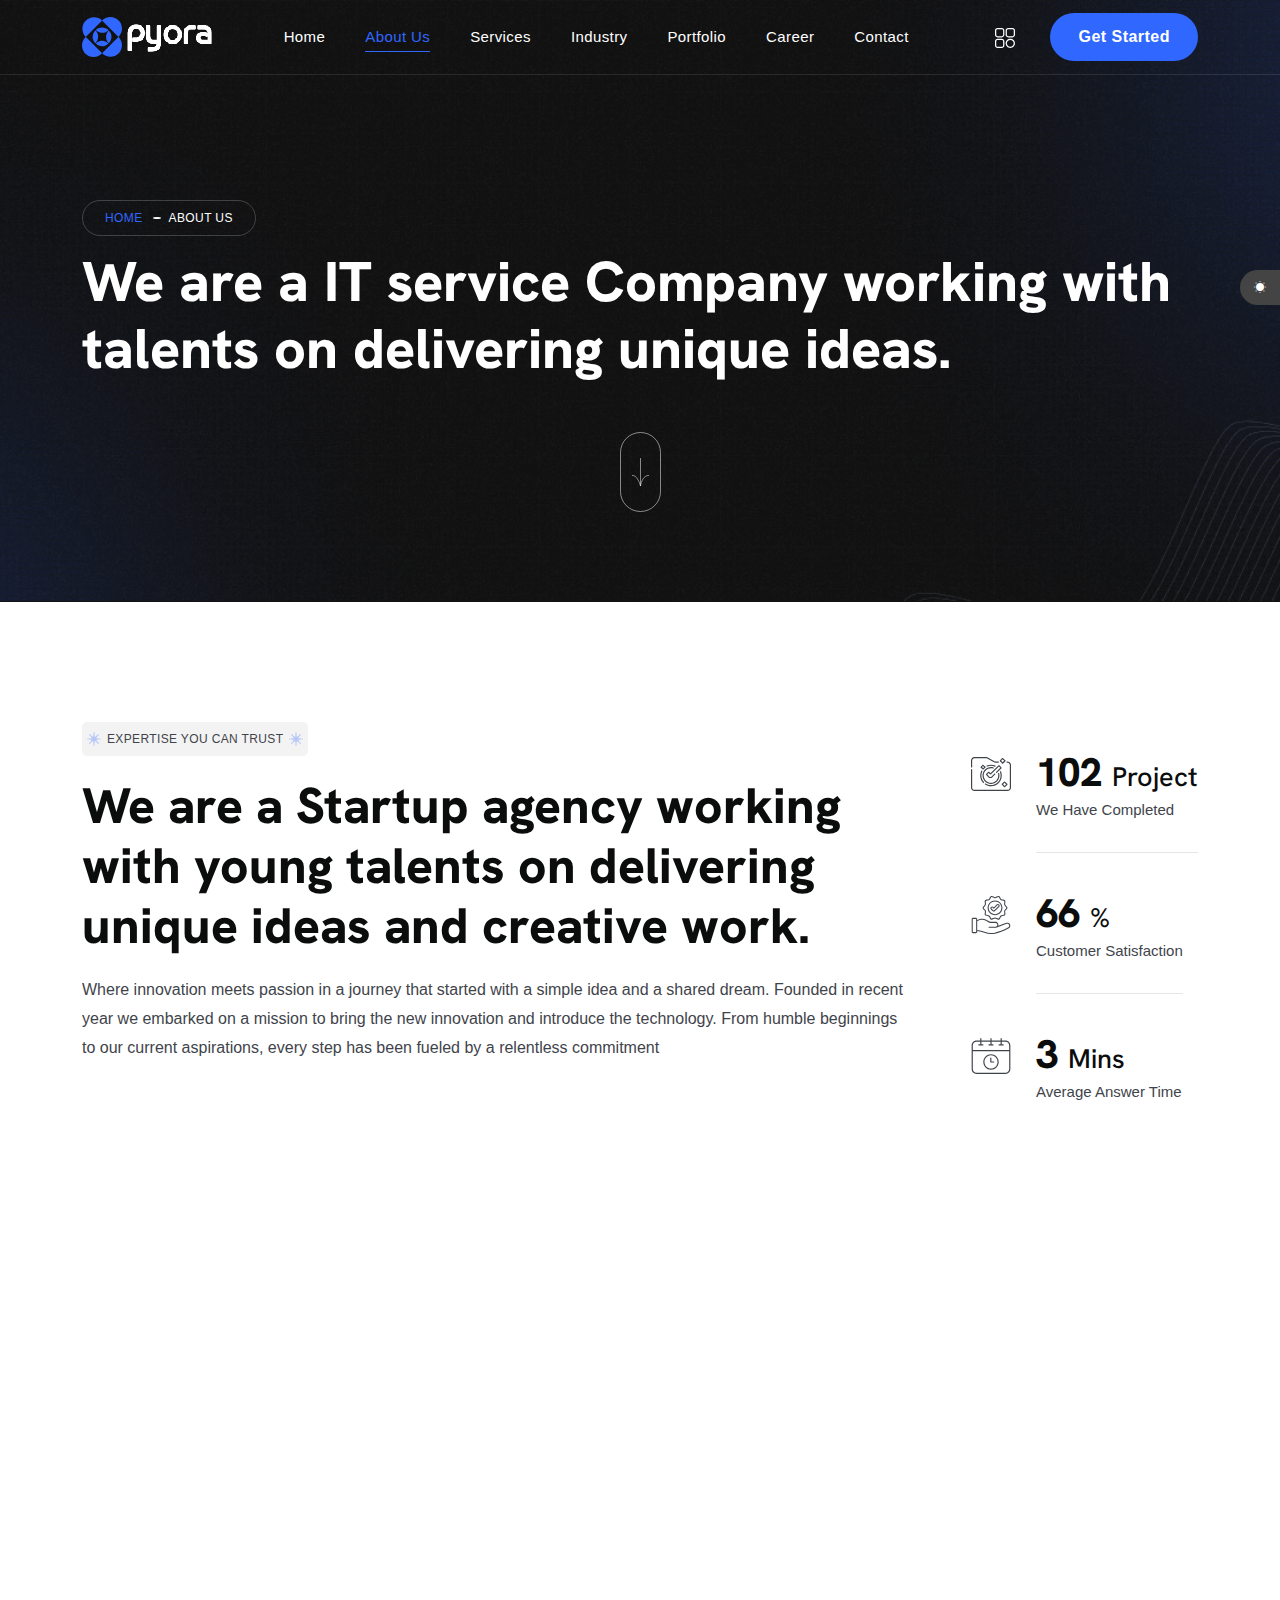
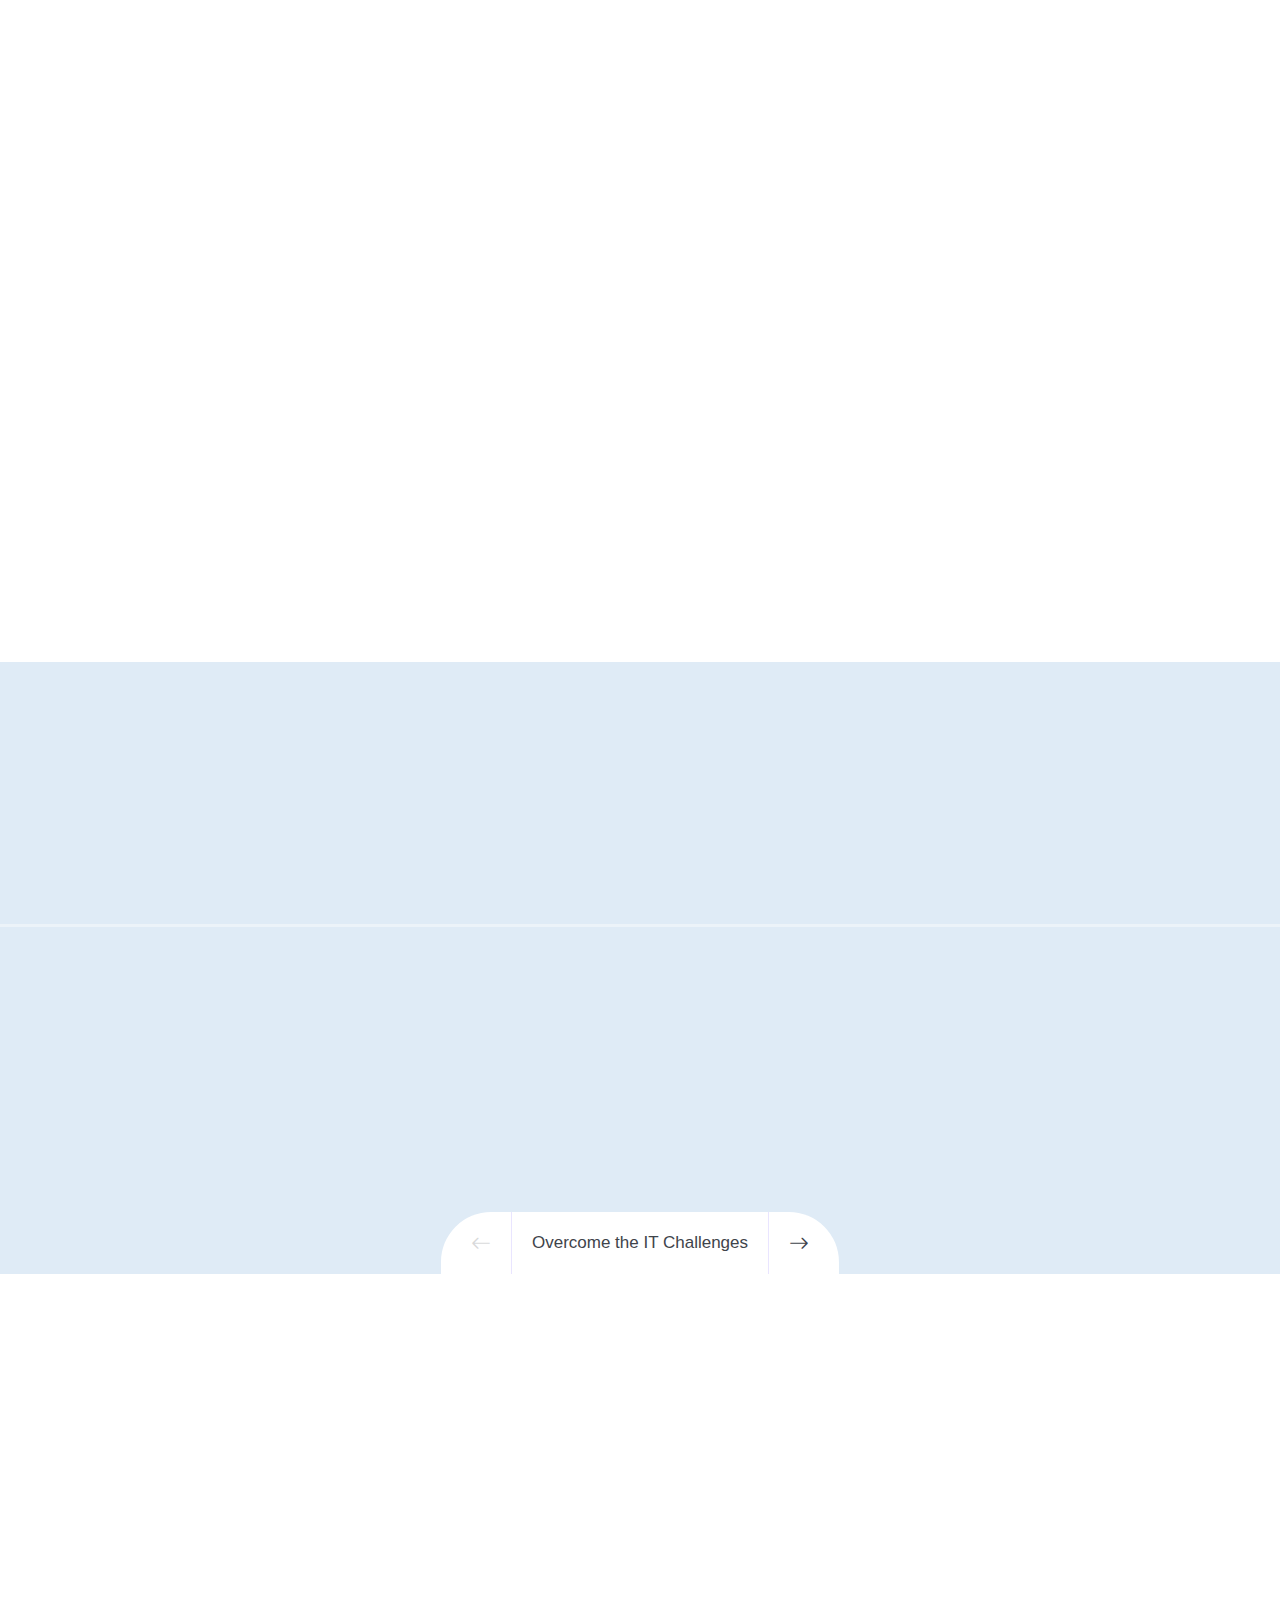
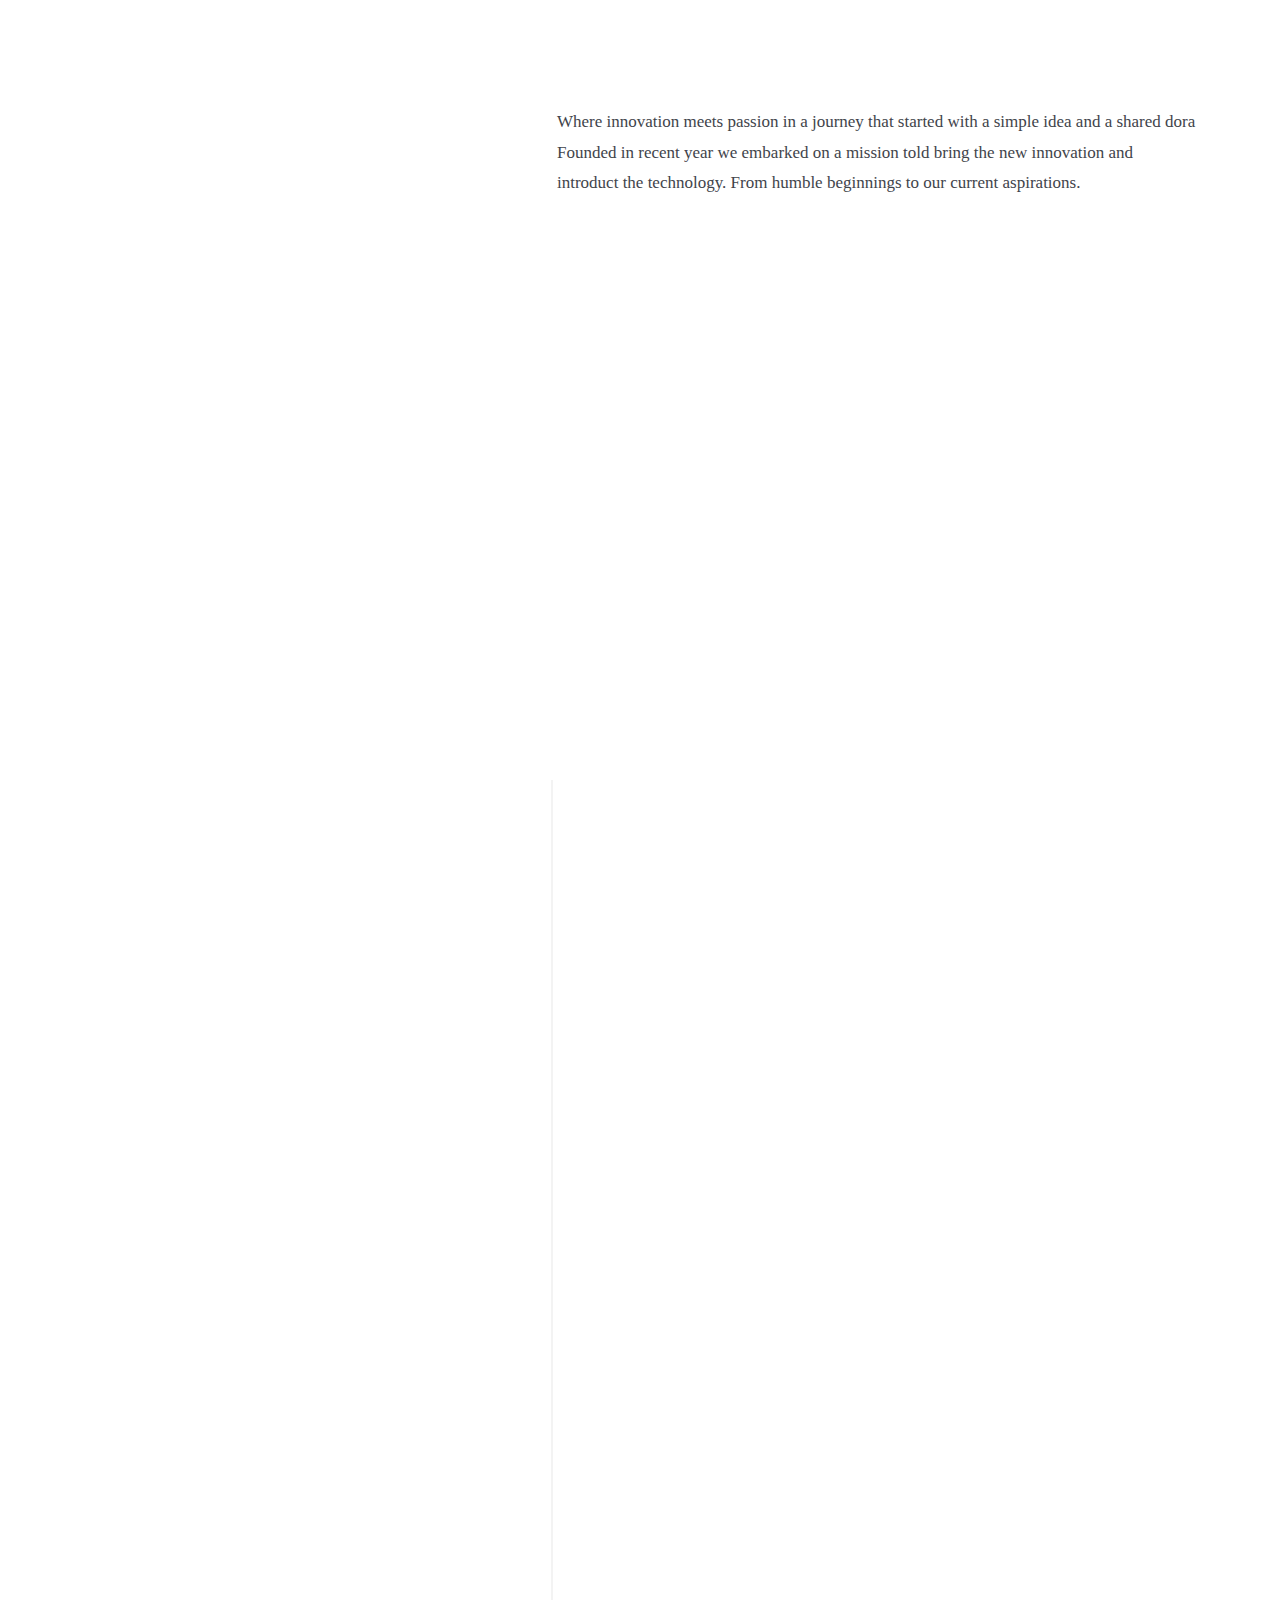
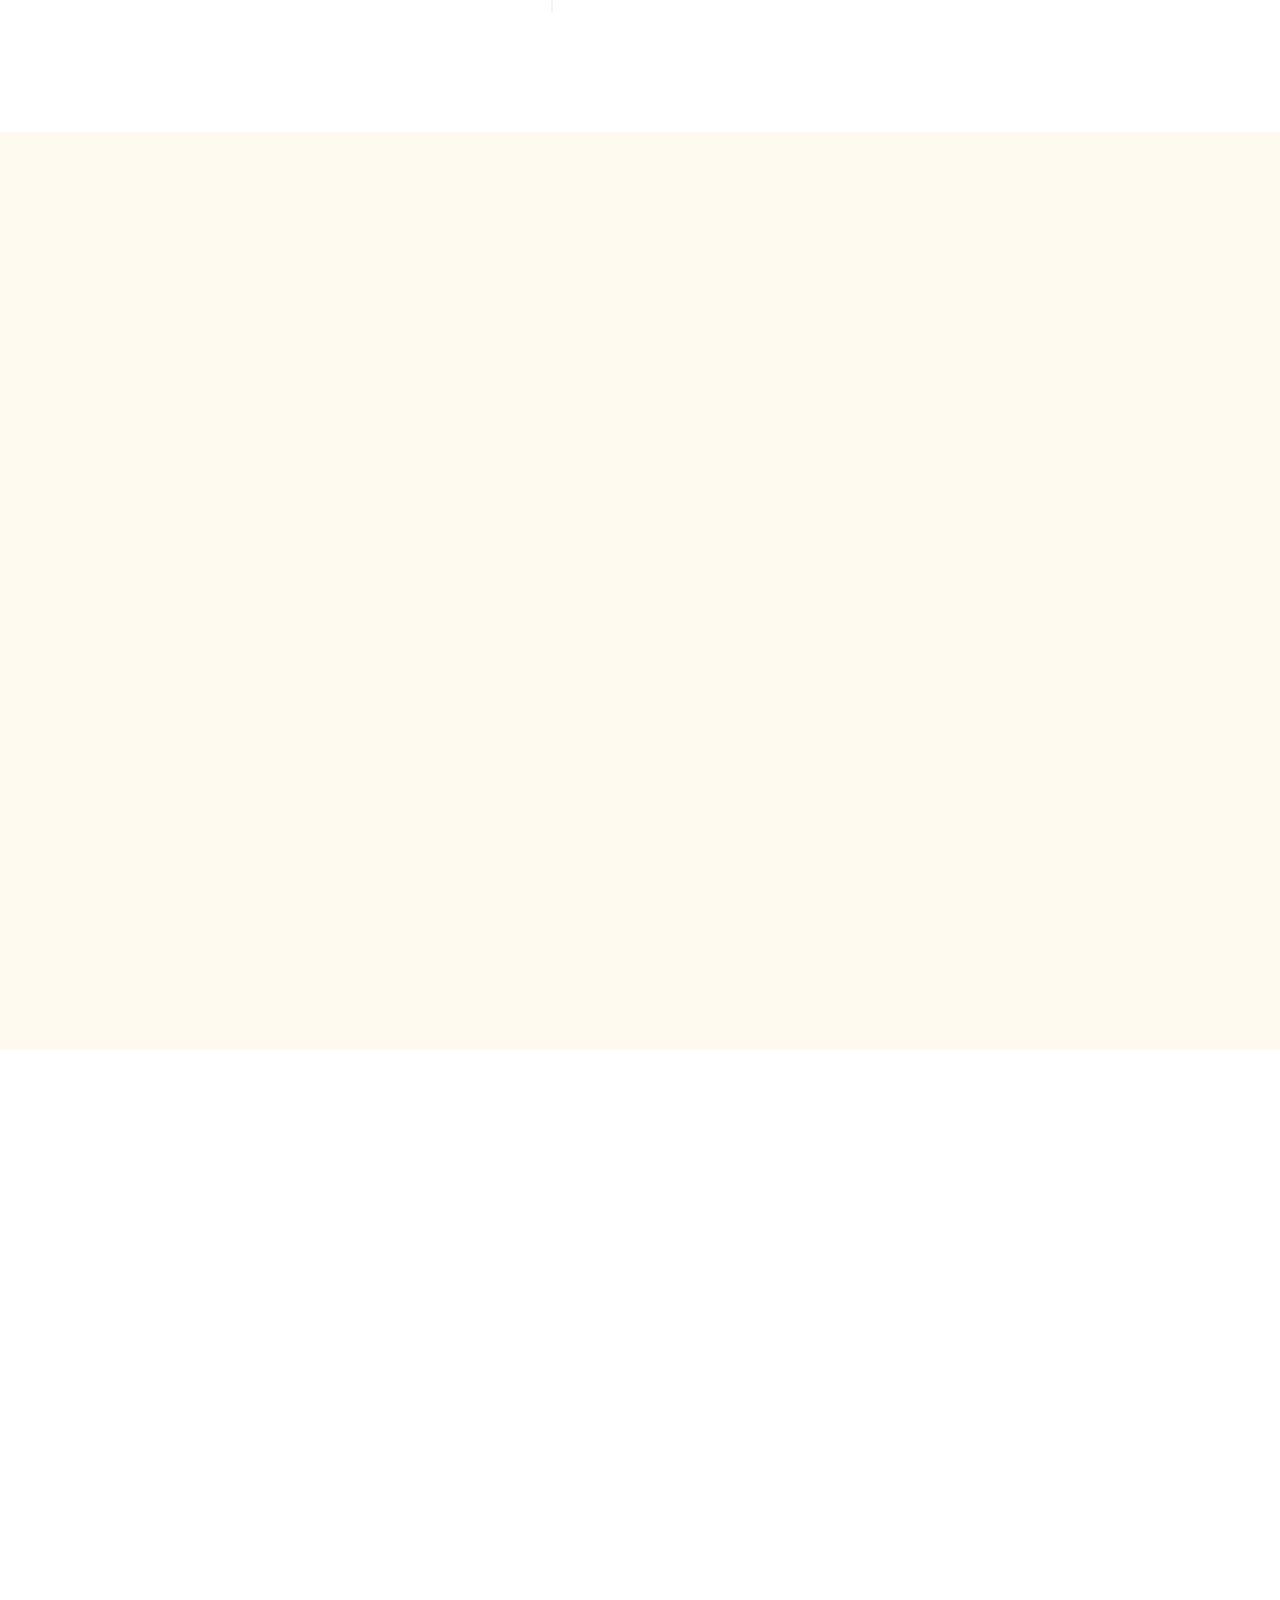
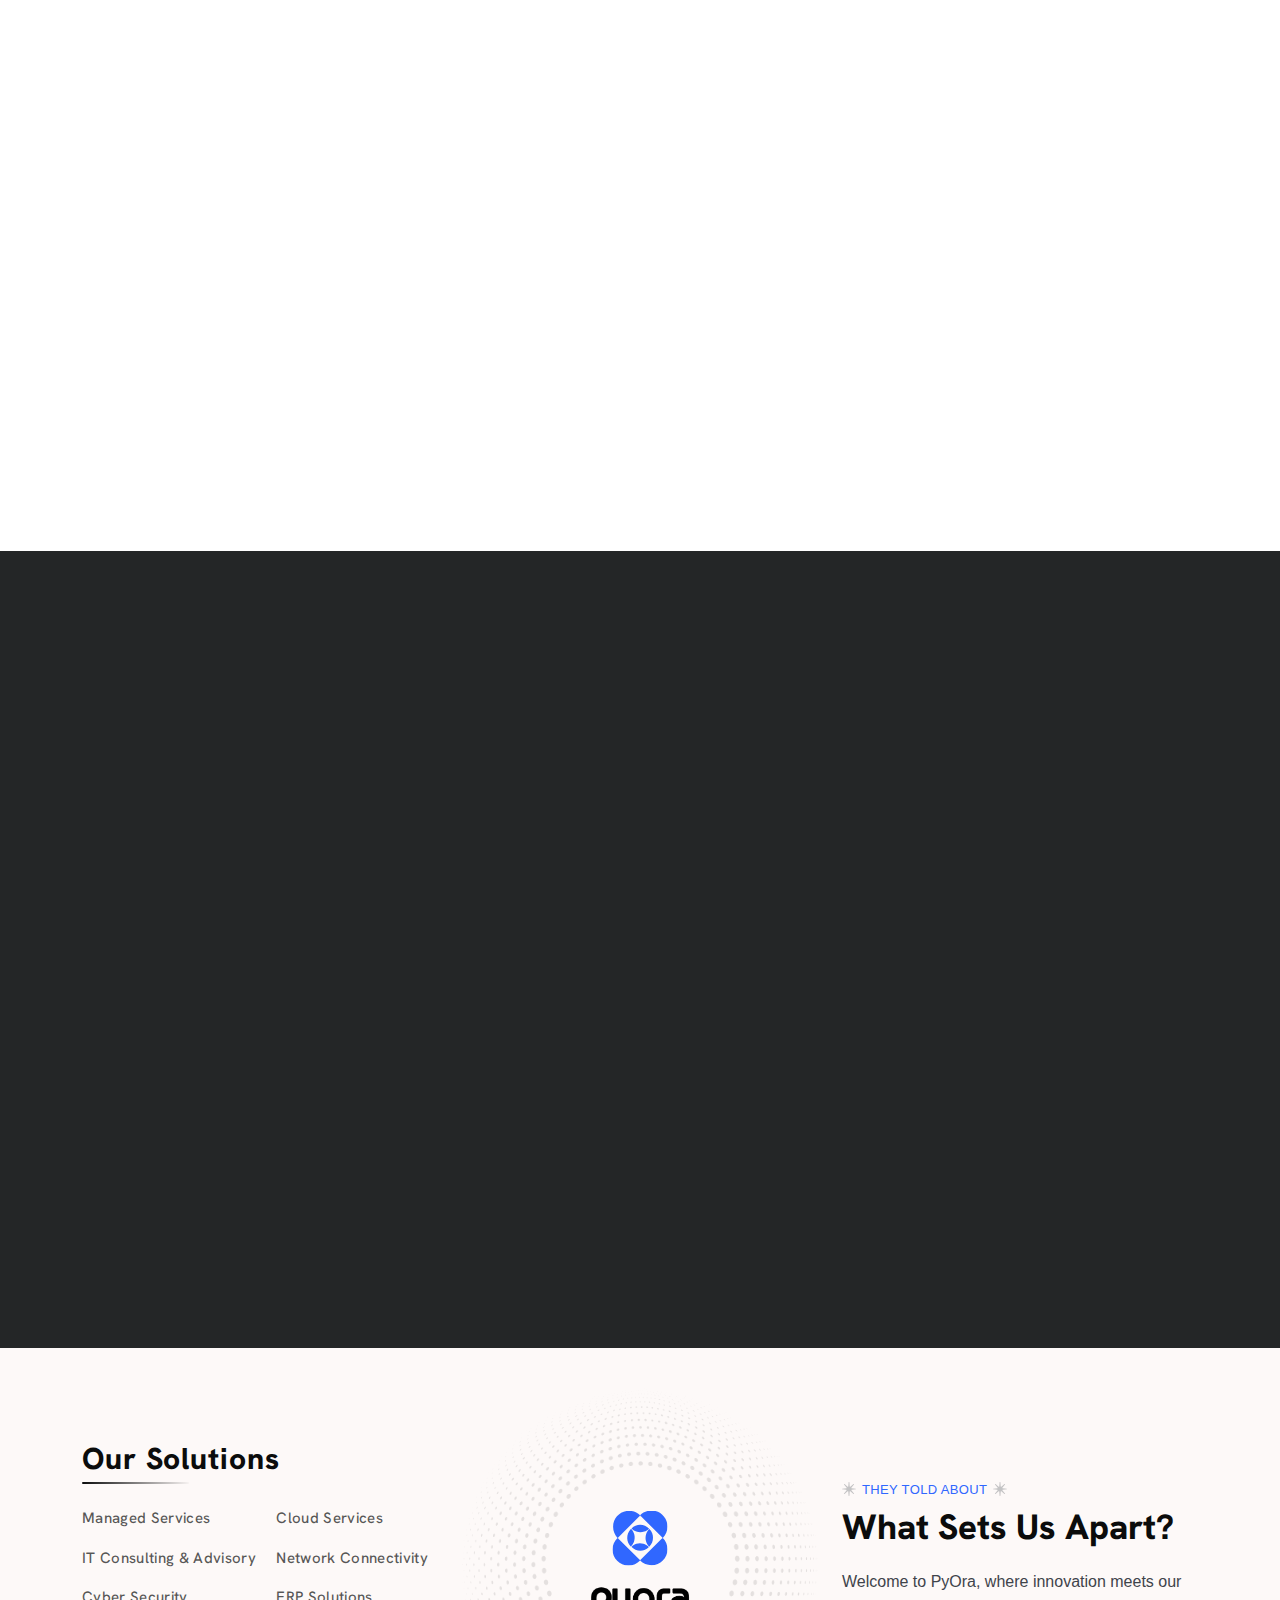
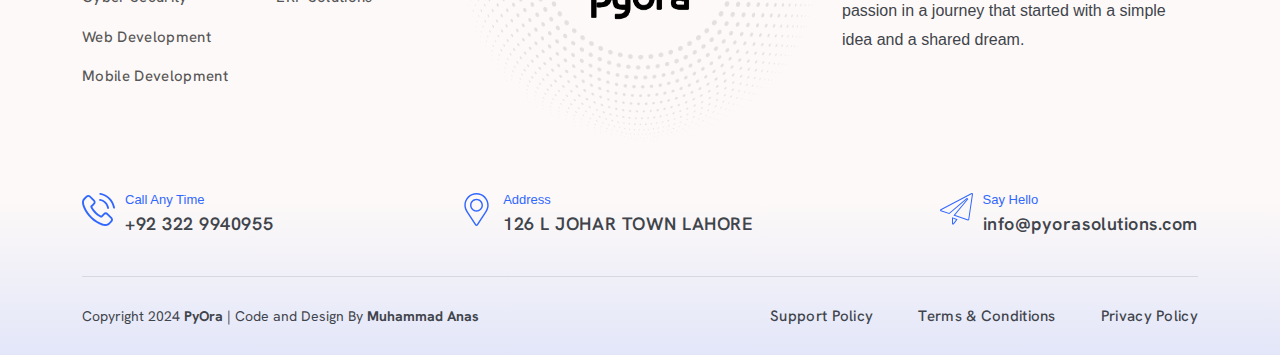
==== commit 674690df: "upfd" ====
--- a/about.html
+++ b/about.html
@@ -1119,7 +1119,7 @@
 <div class="contact-form-wrap">
 <div class="contact-form-area">
 <h3>Your Success Starts Here!</h3>
-<form method="POST" action="https://formsubmit.co/Info@pyorasolutions.com">
+<form method="POST" action="https://formsubmit.co/a4bf283faadf982b48bae6f644ef18fd">
   <div class="row">
     <div class="col-lg-6 mb-20">
       <div class="form-inner">
